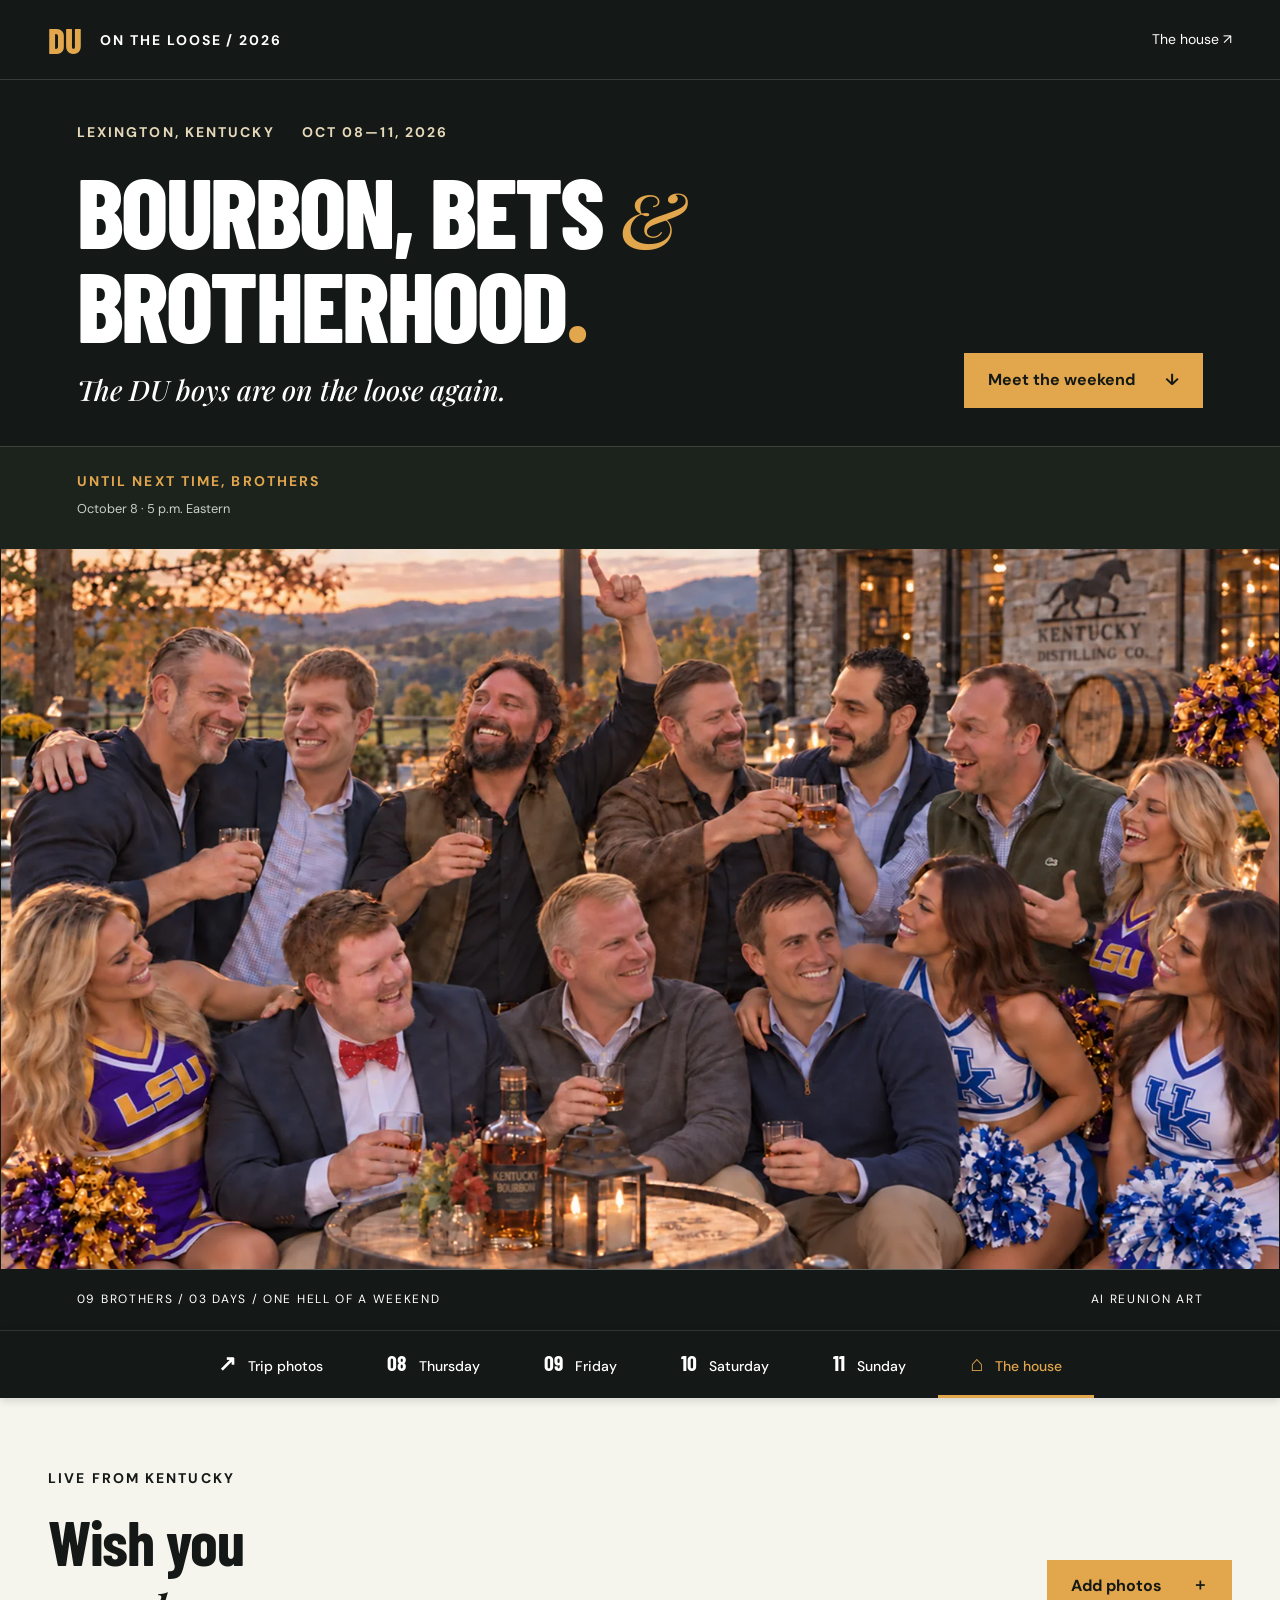
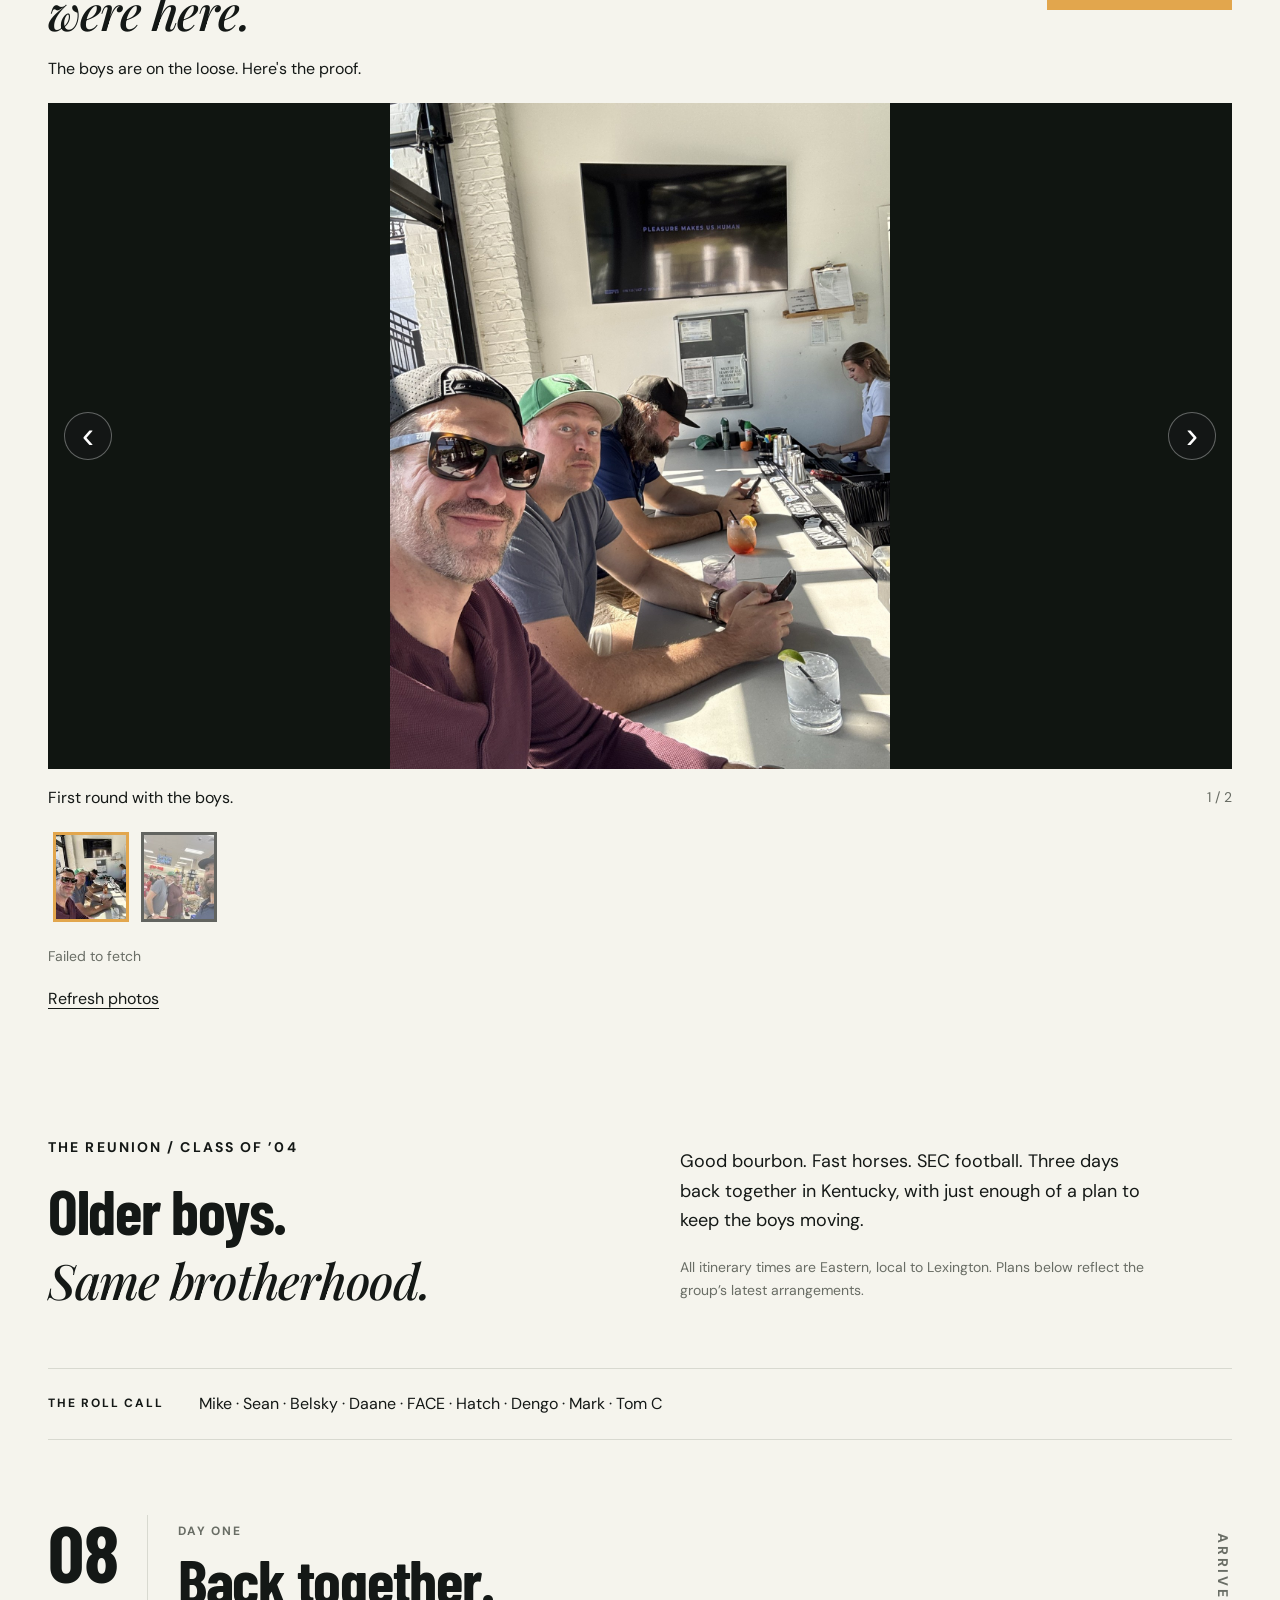
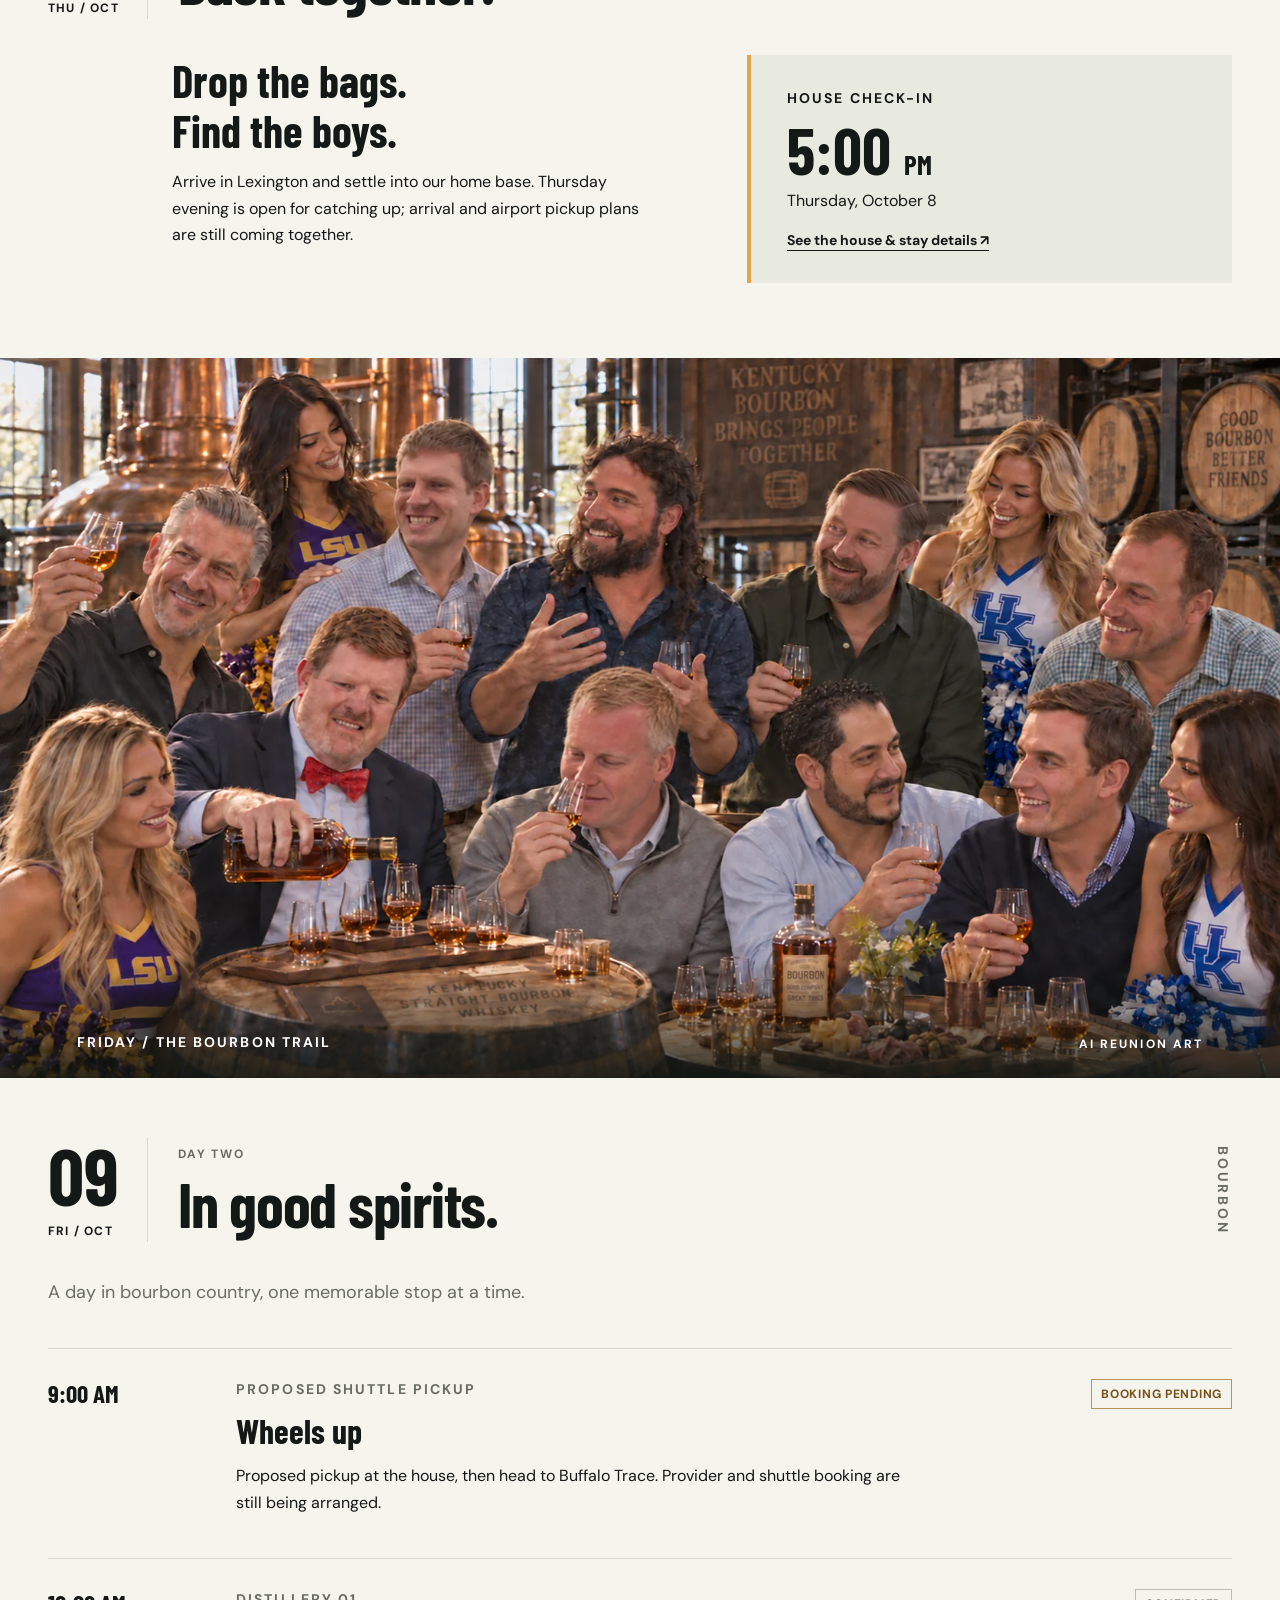
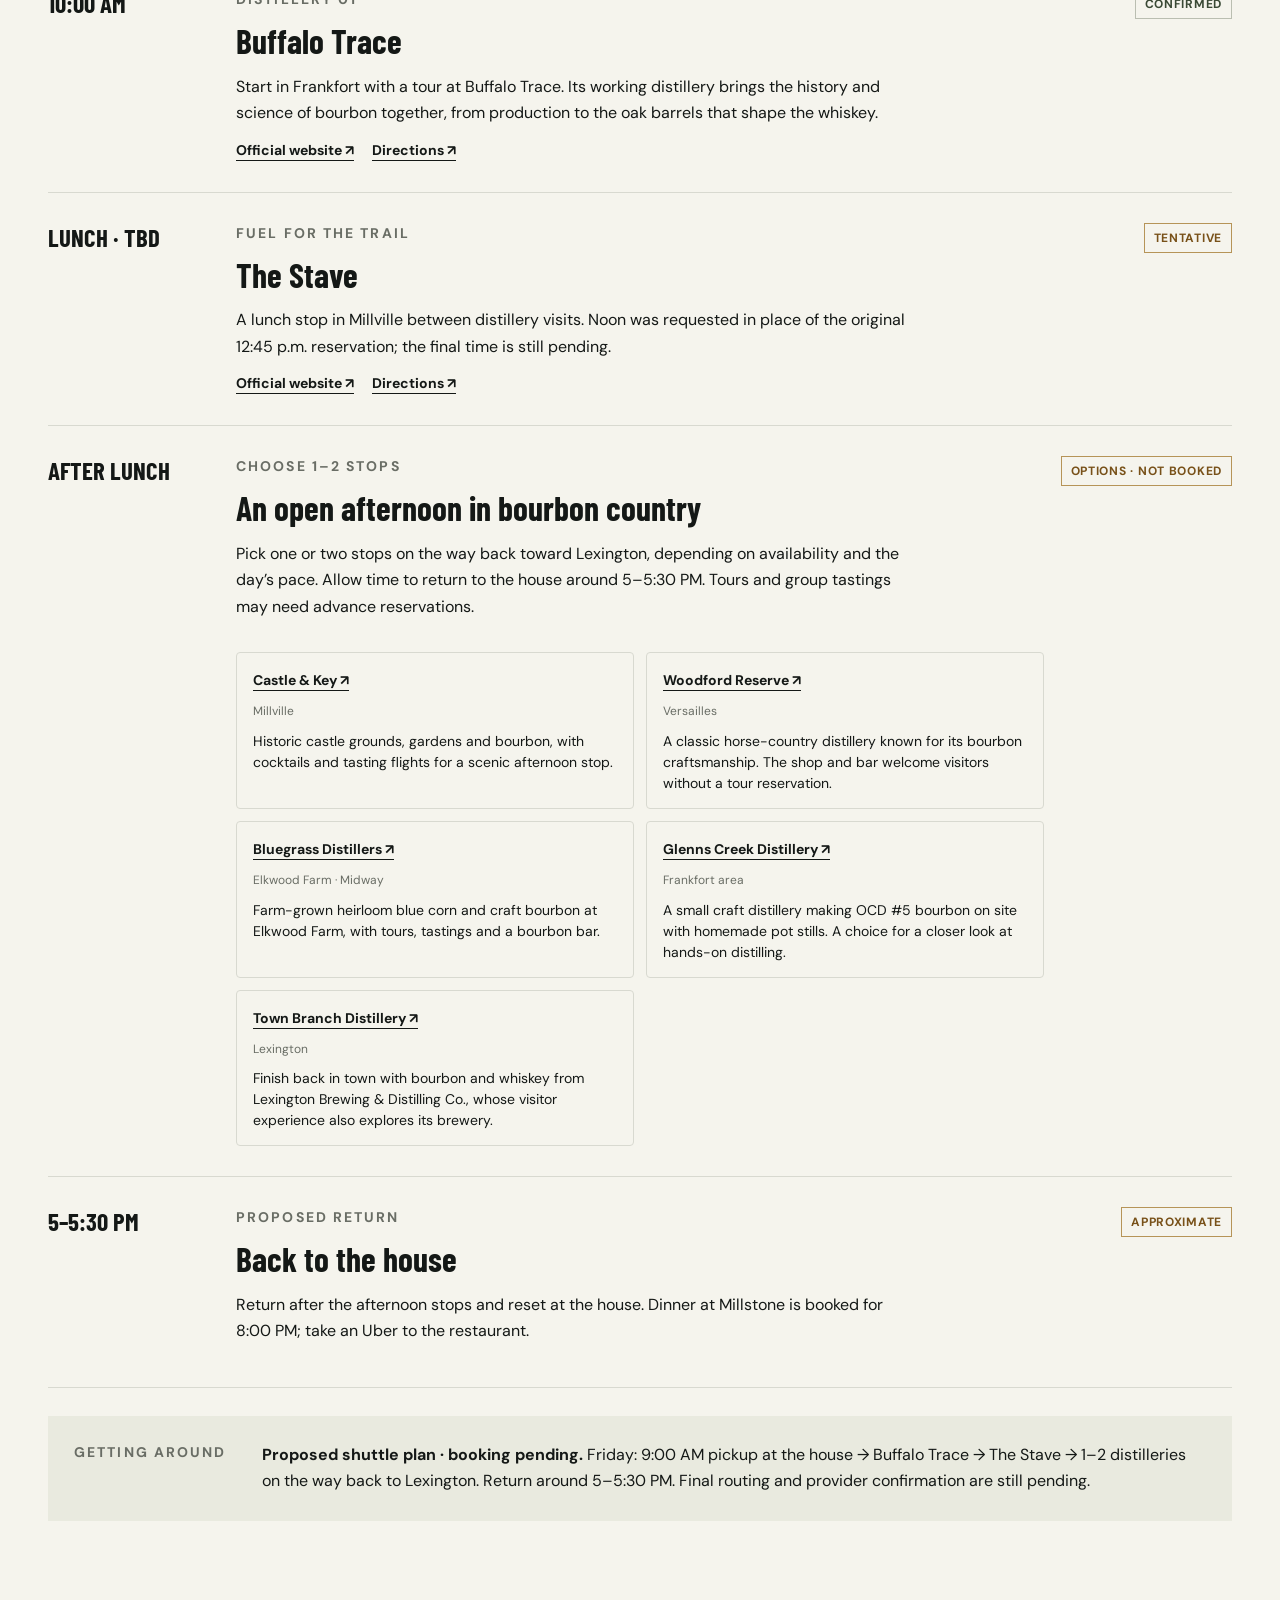
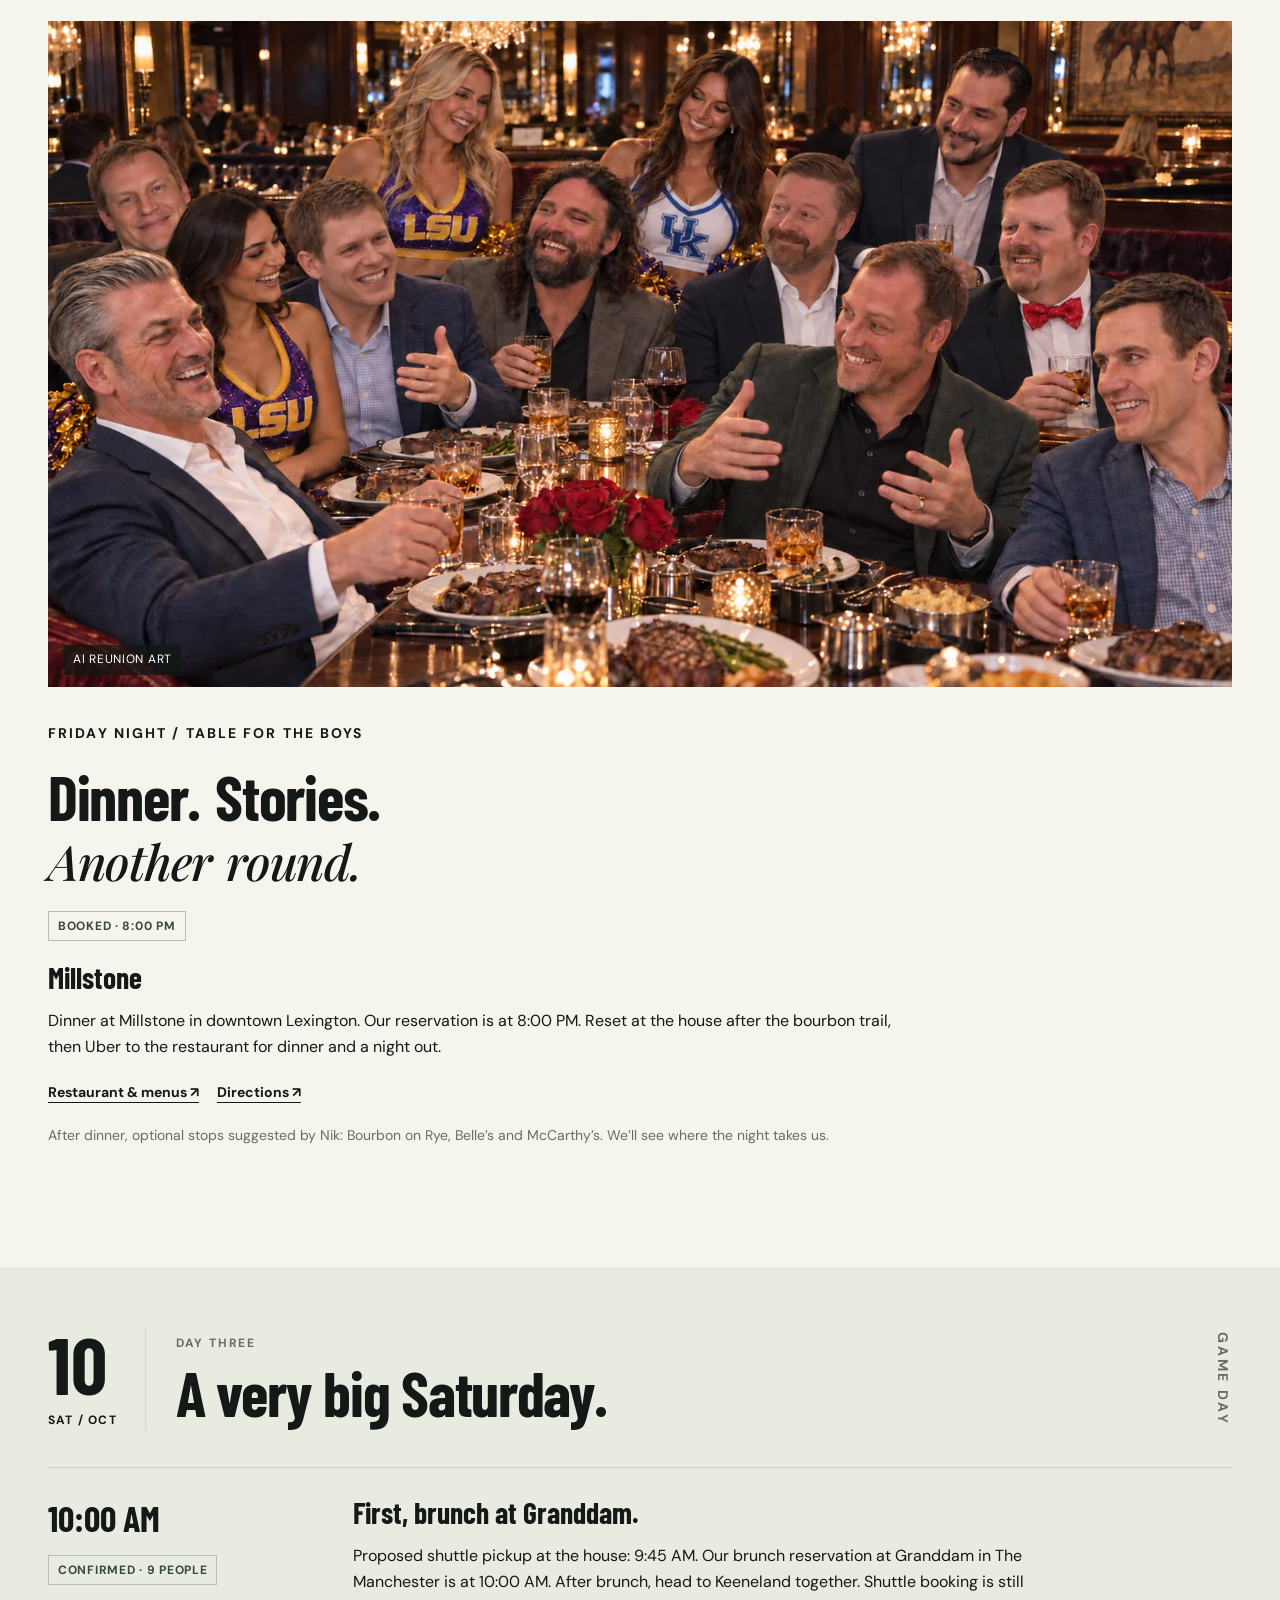
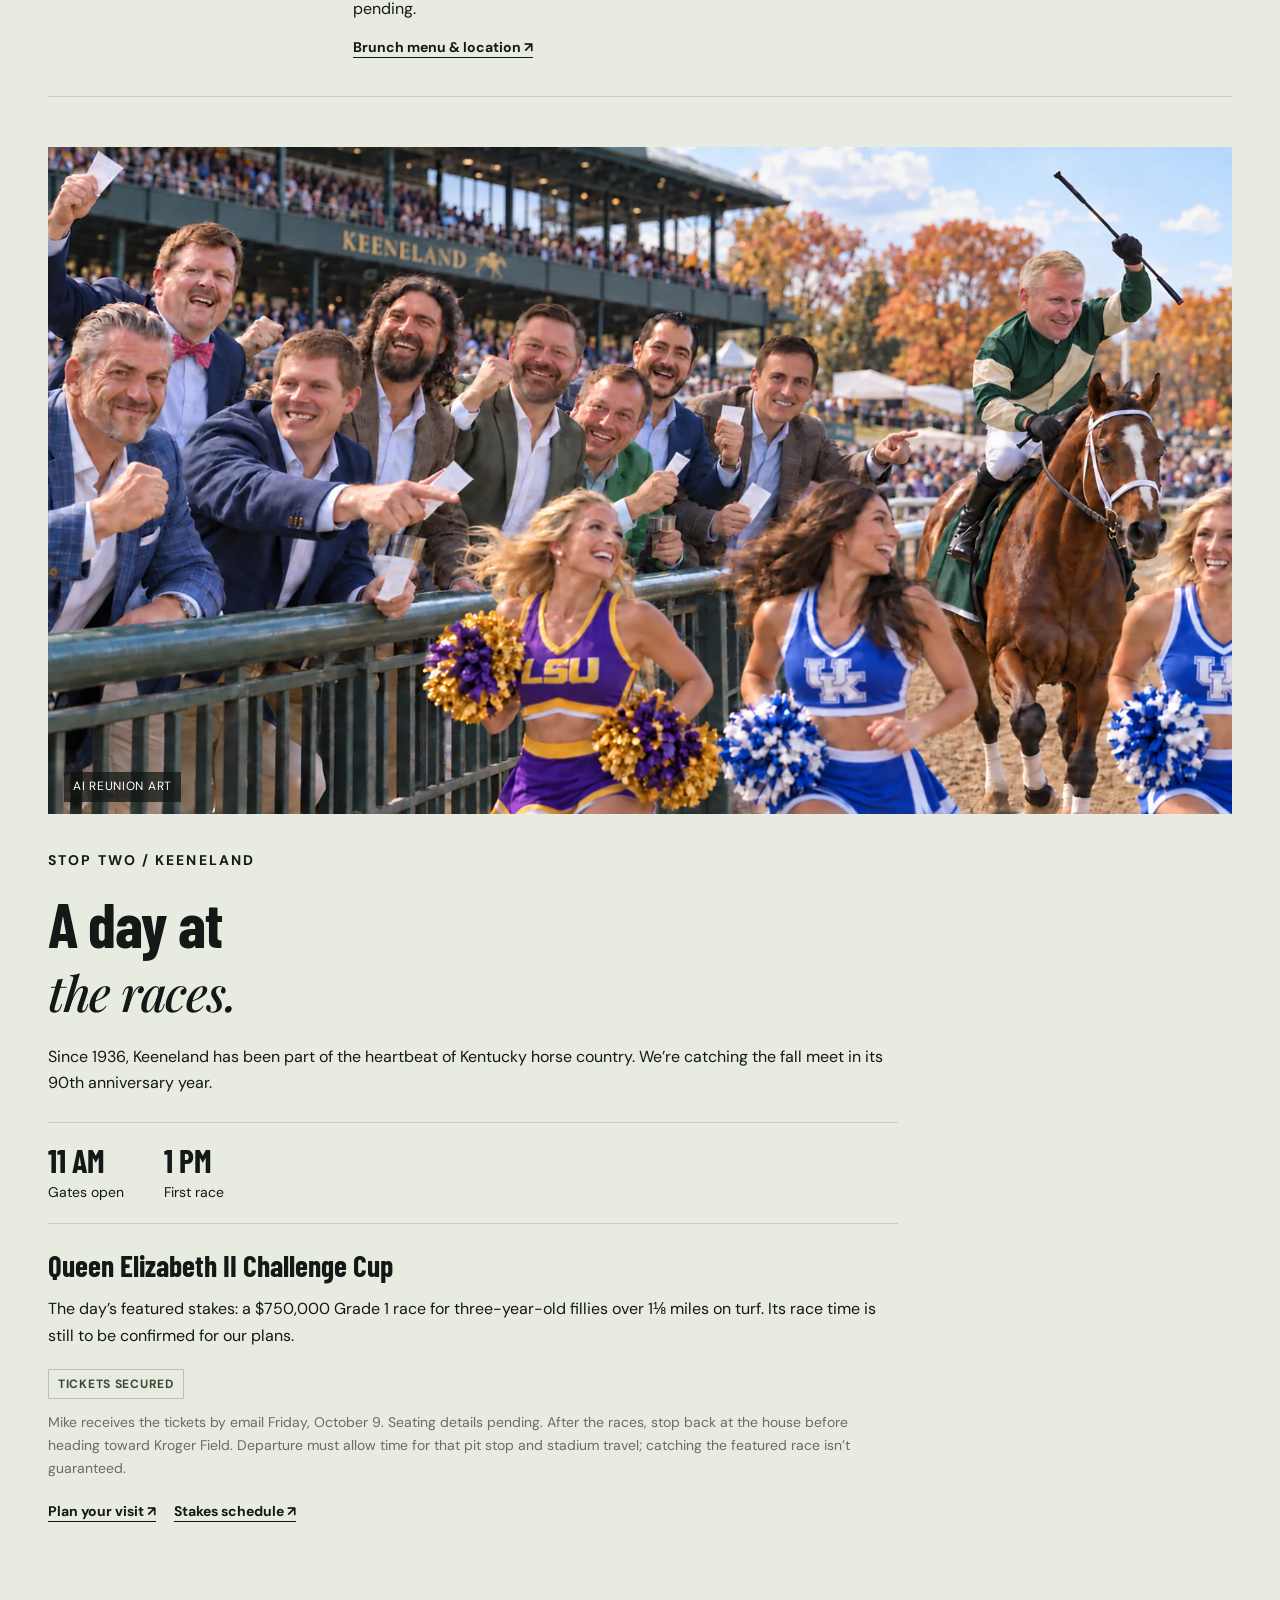
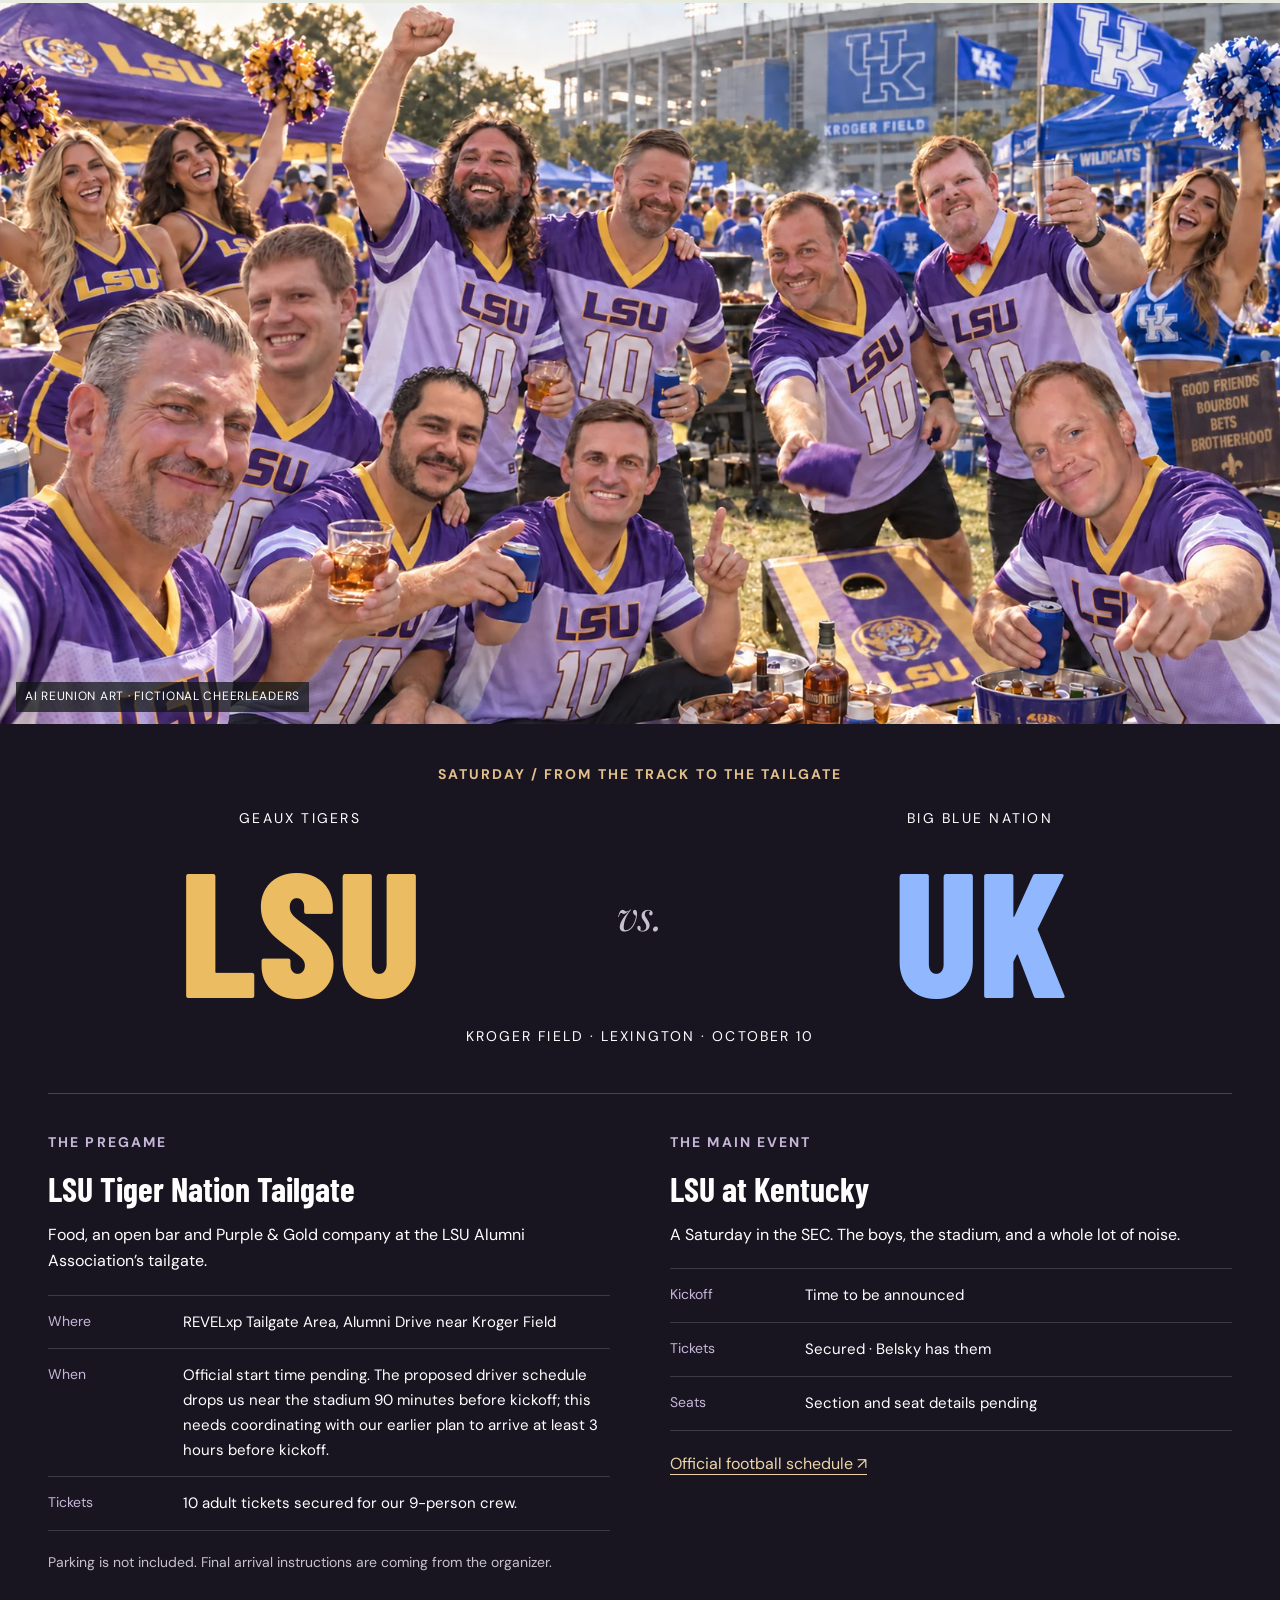
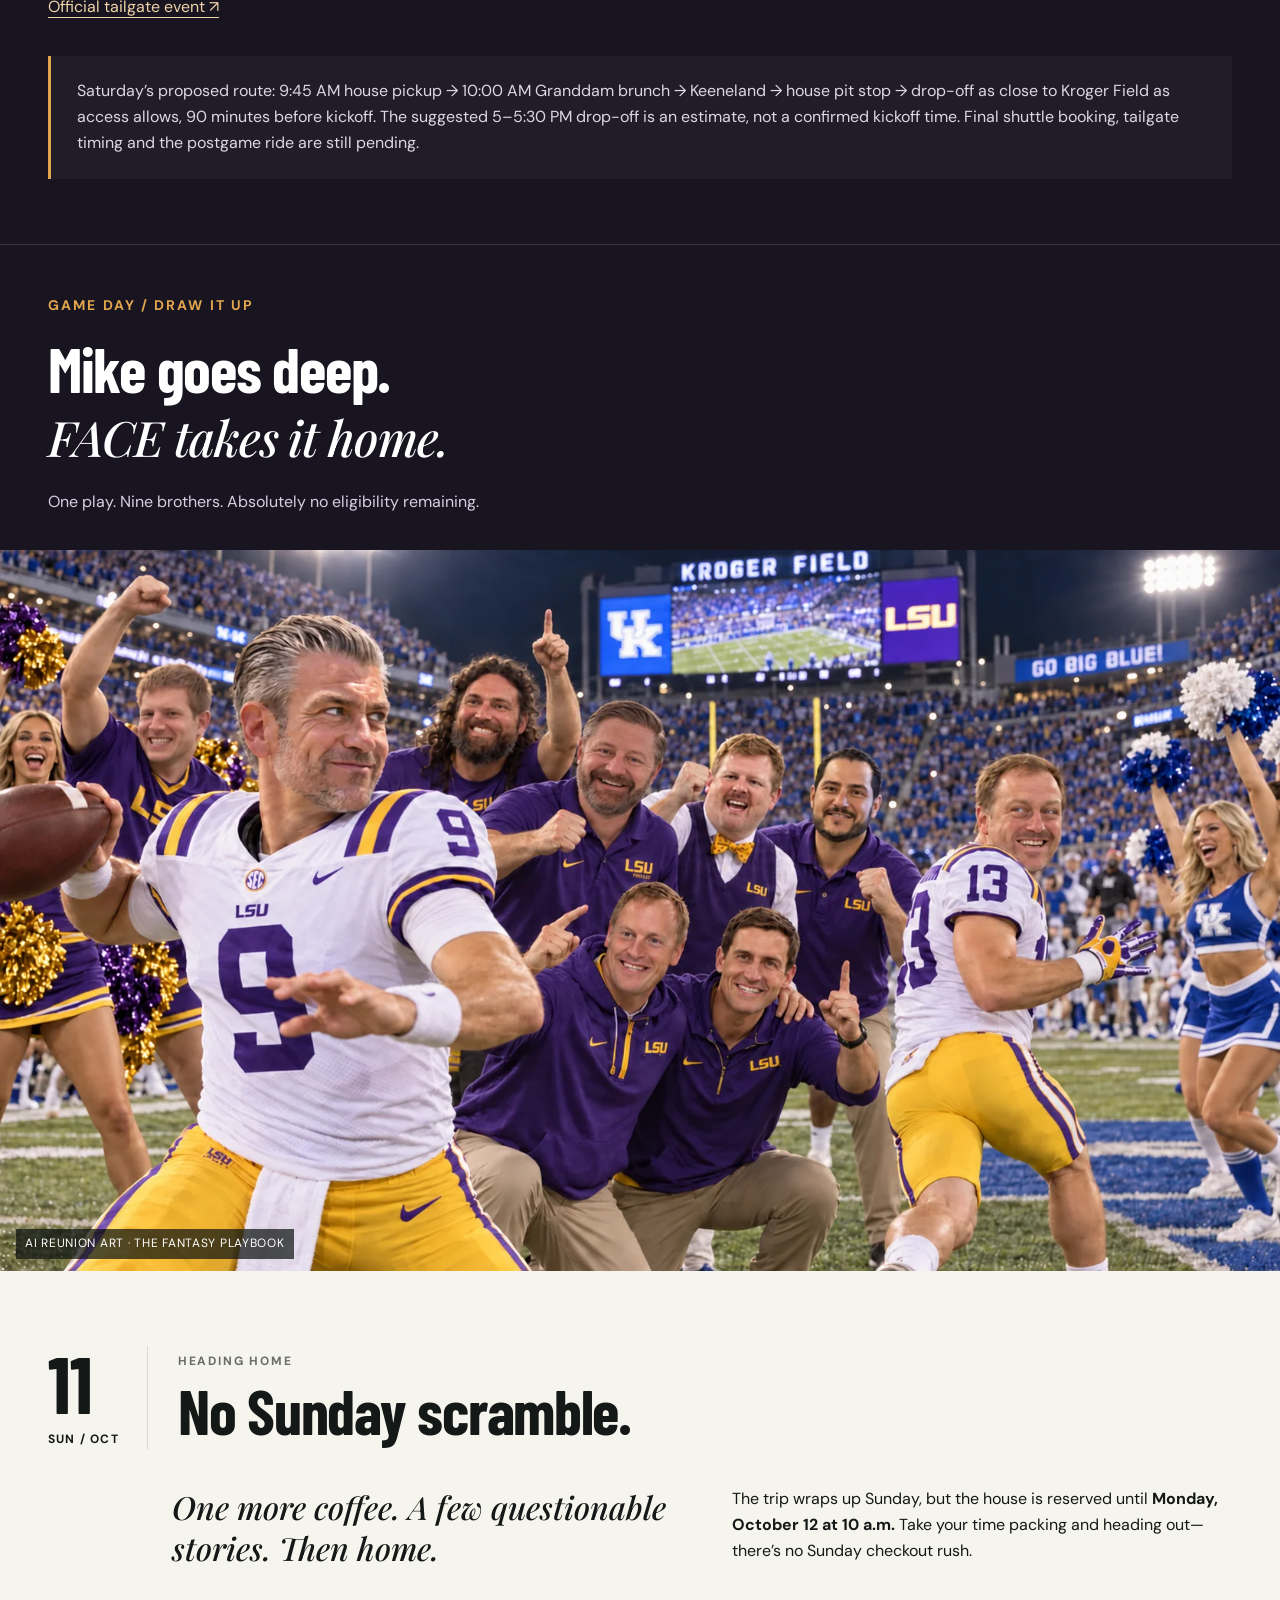
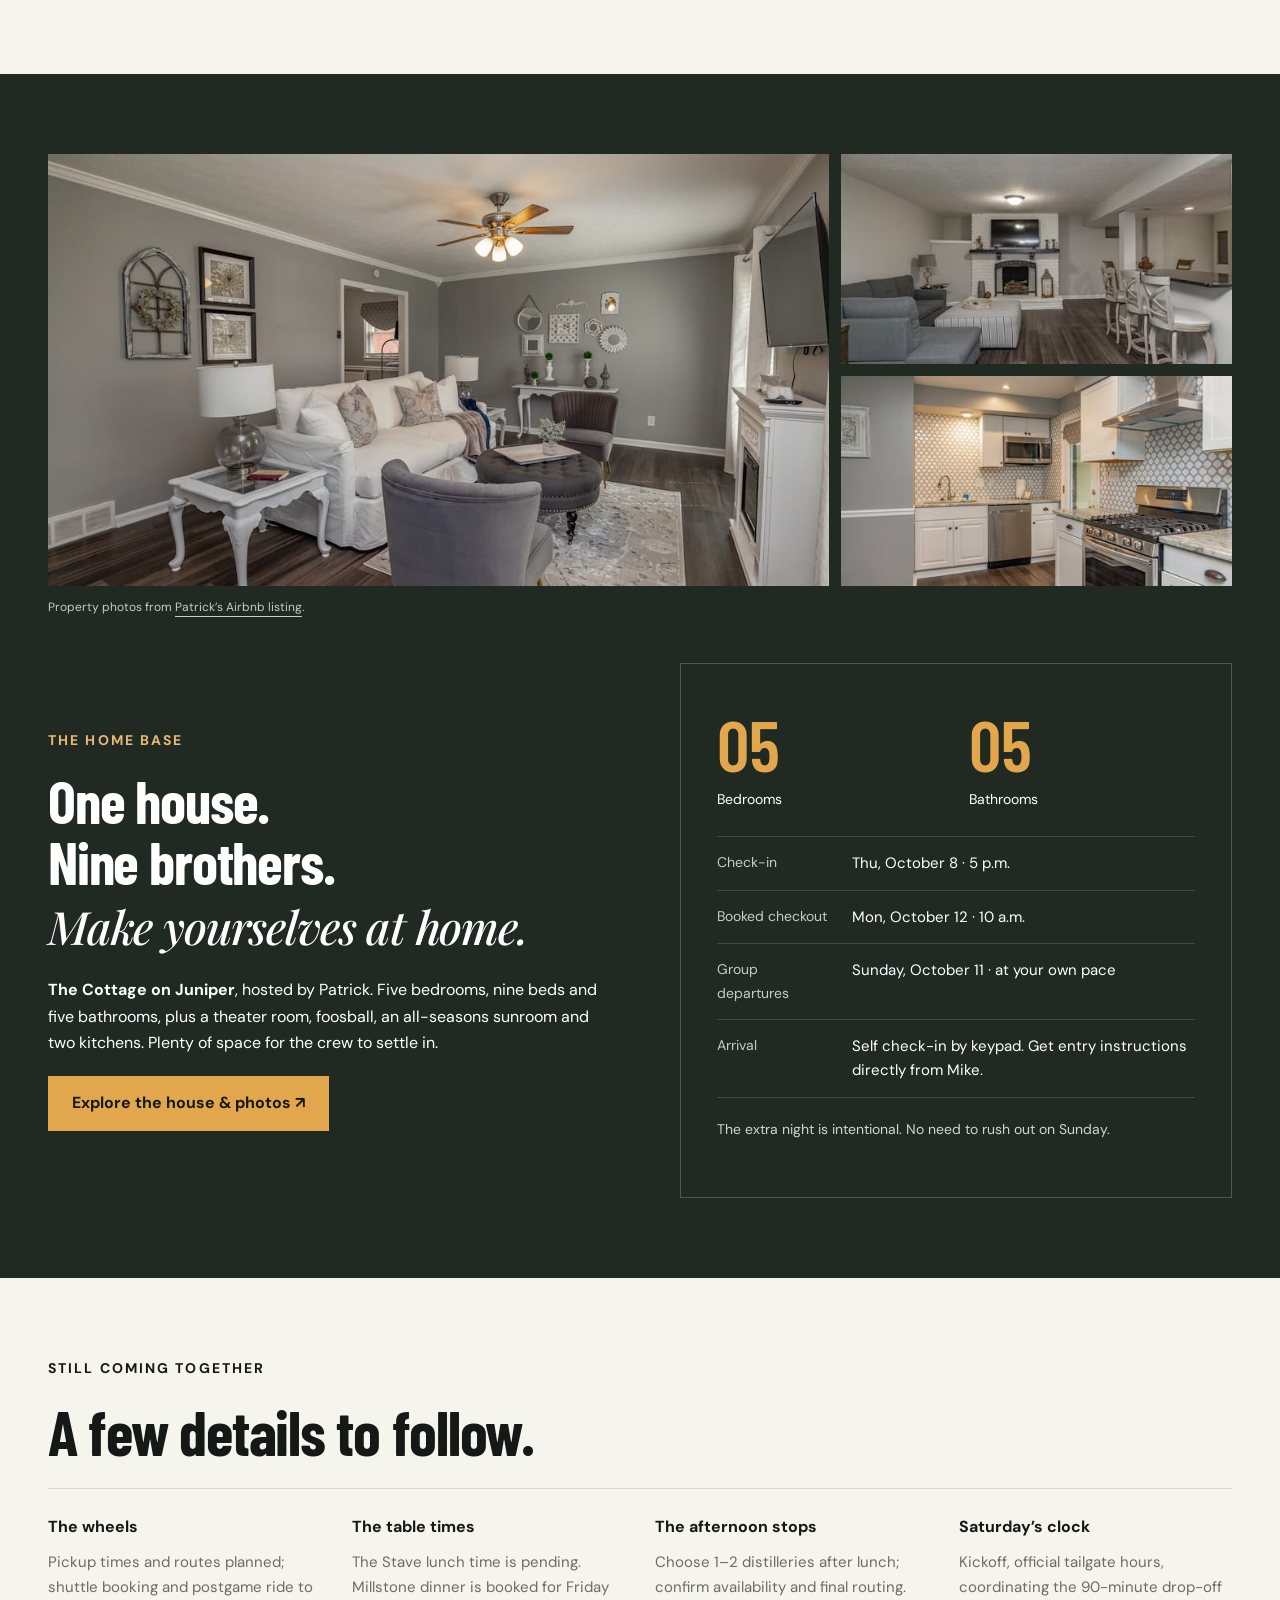
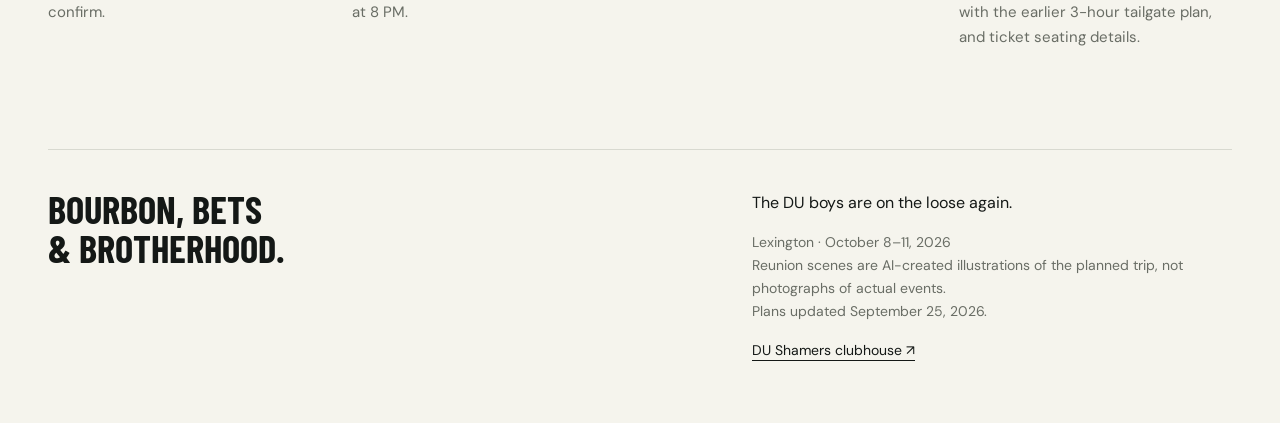
==== kentucky/index.html @ ea23f7a0 "Allow trip photo uploads without sign-in" ====
<!doctype html>
<html lang="en">
<head>
  <meta charset="utf-8"><meta name="viewport" content="width=device-width,initial-scale=1">
  <title>Bourbon, Bets & Brotherhood · Kentucky 2026</title>
  <meta name="description" content="The DU boys are on the loose again. Nine brothers, three days in Kentucky: bourbon country, Keeneland and LSU vs. Kentucky. October 8–11, 2026.">
  <meta name="theme-color" content="#141816">
  <link rel="icon" href="favicon.svg" type="image/svg+xml">
  <link rel="stylesheet" href="trip.css">
  <script src="trip.js" defer></script>
  <script src="gallery.js" defer></script>
</head>
<body>
<a class="skip" href="#itinerary">Skip to the itinerary</a>
<header class="masthead"><a class="brand" href="#top" aria-label="Bourbon, Bets and Brotherhood home">DU<span>ON THE LOOSE / 2026</span></a><a class="header-link" href="#stay">The house <span aria-hidden="true">↗</span></a></header>
<main>
<section class="hero" id="top" aria-labelledby="trip-title">
  <img class="hero-art" src="assets/hero.webp" srcset="assets/hero-768.webp 768w, assets/hero.webp 1672w" sizes="100vw" data-art="true" data-full="assets/hero.webp" decoding="async" alt="AI-created reunion scene of the nine DU brothers celebrating in Kentucky bourbon country" fetchpriority="high" width="1672" height="941">
  <div class="hero-shade"></div>
  <div class="hero-copy"><p class="eyebrow">LEXINGTON, KENTUCKY <span>OCT 08—11, 2026</span></p><h1 id="trip-title">BOURBON, BETS <em>&</em><br>BROTHERHOOD<span class="period">.</span></h1><p class="tagline">The DU boys are on the loose again.</p><a class="button primary" href="#itinerary">Meet the weekend <span aria-hidden="true">↓</span></a></div>
  <div class="countdown" aria-label="Countdown to the trip"><div><p class="eyebrow" id="countdown-title">THE BOYS ARE BACK IN</p><p class="countdown-date">October 8 · 5 p.m. Eastern</p></div><div class="countdown-units" role="timer" aria-labelledby="countdown-title"><div><strong id="count-days">—</strong><span>DAYS</span></div><div><strong id="count-hours">—</strong><span>HOURS</span></div><div><strong id="count-minutes">—</strong><span>MINUTES</span></div><div><strong id="count-seconds">—</strong><span>SECONDS</span></div></div></div><div class="hero-bottom"><span>09 BROTHERS / 03 DAYS / ONE HELL OF A WEEKEND</span><span>AI REUNION ART</span></div>
</section>
<nav class="day-nav" aria-label="Trip sections"><a href="#photos">↗ <span>Trip photos</span></a><a href="#thursday">08 <span>Thursday</span></a><a href="#friday">09 <span>Friday</span></a><a href="#saturday">10 <span>Saturday</span></a><a href="#sunday">11 <span>Sunday</span></a><a href="#stay">⌂ <span>The house</span></a></nav>

<section class="trip-gallery wrap" id="photos" aria-labelledby="photos-title">
  <div class="gallery-heading"><div><p class="eyebrow">LIVE FROM KENTUCKY</p><h2 id="photos-title">Wish you<br><em>were here.</em></h2><p>The boys are on the loose. Here's the proof.</p></div><button class="button primary" id="add-photos" type="button">Add photos <span aria-hidden="true">＋</span></button></div>
  <div class="gallery-stage" tabindex="0" role="region" aria-label="Trip photos. Use left and right arrow keys to browse.">
    <img id="gallery-photo" src="assets/trip-photo-1.jpg" alt="Three friends enjoying drinks at the bar" width="1350" height="1800" loading="lazy">
    <button class="gallery-arrow previous" type="button" aria-label="Previous photo">‹</button><button class="gallery-arrow next" type="button" aria-label="Next photo">›</button>
  </div>
  <div class="gallery-details" aria-live="polite"><p id="gallery-caption">First round with the boys.</p><span id="gallery-count">1 / 2</span></div>
  <div class="gallery-thumbnails" aria-label="Choose a trip photo"></div>
  <p class="small" id="gallery-status" role="status"></p>
  <button id="gallery-refresh" type="button" class="gallery-text-button">Refresh photos</button>
  <noscript><p>Enable JavaScript to flip through photos and add your own.</p><img src="assets/trip-photo-2.jpg" alt="The crew making a stop at Buc-ee’s" loading="lazy"></noscript>
</section>
<dialog id="upload-dialog" aria-labelledby="upload-title"><button type="button" id="upload-close" class="gallery-text-button">Close ×</button><h3 id="upload-title">Add to the weekend.</h3><p class="small">Photos appear on this public trip page for everyone to enjoy.</p>
<form id="photo-upload"><label>Choose photos<input type="file" name="photos" accept="image/*" multiple required></label><p class="small">Choose up to 10 photos at a time. JPEG, PNG and WebP work best; if a HEIC photo cannot be opened, export it as JPEG first. Photos are resized before uploading.</p><button class="button primary" type="submit">Upload photos</button></form><p id="upload-status" role="status" aria-live="polite"></p></dialog>

<section class="intro wrap" id="itinerary"><div><p class="eyebrow">THE REUNION / CLASS OF ’04</p><h2>Older boys.<br><em>Same brotherhood.</em></h2></div><div><p>Good bourbon. Fast horses. SEC football. Three days back together in Kentucky, with just enough of a plan to keep the boys moving.</p><p class="small">All itinerary times are Eastern, local to Lexington. Plans below reflect the group’s latest arrangements.</p></div></section>
<div class="crew wrap" aria-label="The nine brothers"><span>THE ROLL CALL</span><p>Mike · Sean · Belsky · Daane · FACE · Hatch · Dengo · Mark · Tom C</p></div>
<section class="day wrap arrival" id="thursday"><div class="day-heading"><div class="date-block"><strong>08</strong><span>THU / OCT</span></div><div><p class="eyebrow">DAY ONE</p><h2>Back together.</h2></div><span class="day-word">ARRIVE</span></div><div class="arrival-grid"><div><h3>Drop the bags.<br>Find the boys.</h3><p>Arrive in Lexington and settle into our home base. Thursday evening is open for catching up; arrival and airport pickup plans are still coming together.</p></div><div class="arrival-ticket"><span class="eyebrow">HOUSE CHECK-IN</span><strong>5:00 <small>PM</small></strong><p>Thursday, October 8</p><a href="#stay">See the house & stay details ↗</a></div></div></section>
<section class="chapter bourbon-chapter" id="friday"><div class="chapter-image"><img src="assets/bourbon.webp" srcset="assets/bourbon-768.webp 768w, assets/bourbon.webp 1672w" sizes="100vw" data-art="true" data-full="assets/bourbon.webp" decoding="async" loading="lazy" width="1672" height="941" alt="AI-created scene of the nine brothers tasting bourbon with fictional LSU and Kentucky cheerleaders"><div class="image-caption">FRIDAY / THE BOURBON TRAIL <span>AI REUNION ART</span></div></div><div class="wrap"><div class="day-heading"><div class="date-block"><strong>09</strong><span>FRI / OCT</span></div><div><p class="eyebrow">DAY TWO</p><h2>In good spirits.</h2></div><span class="day-word">BOURBON</span></div><p class="chapter-lead">A day in bourbon country, one memorable stop at a time.</p><div class="timeline" id="friday-stops"></div><aside class="transport-note"><span class="label">GETTING AROUND</span><p><strong>Proposed shuttle plan · booking pending.</strong> Friday: 9:00 AM pickup at the house → Buffalo Trace → The Stave → 1–2 distilleries on the way back to Lexington. Return around 5–5:30 PM. Final routing and provider confirmation are still pending.</p></aside></div></section>
<section class="dinner wrap"><div class="dinner-photo"><img src="assets/dinner.webp" srcset="assets/dinner-768.webp 768w, assets/dinner.webp 1672w" sizes="100vw" data-art="true" data-full="assets/dinner.webp" decoding="async" loading="lazy" width="1672" height="941" alt="AI-created dinner celebration with the nine brothers"><span class="art-label">AI REUNION ART</span></div><div class="dinner-copy"><p class="eyebrow">FRIDAY NIGHT / TABLE FOR THE BOYS</p><h2>Dinner. Stories.<br><em>Another round.</em></h2><span class="badge">BOOKED · 8:00 PM</span><h3>Millstone</h3><p>Dinner at Millstone in downtown Lexington. Our reservation is at 8:00 PM. Reset at the house after the bourbon trail, then Uber to the restaurant for dinner and a night out.</p><div class="links"><a href="https://www.millstonelex.com/" target="_blank" rel="noopener noreferrer">Restaurant & menus ↗</a><a href="https://www.google.com/maps/search/?api=1&query=Millstone+Lexington" target="_blank" rel="noopener noreferrer">Directions ↗</a></div><p class="small">After dinner, optional stops suggested by Nik: Bourbon on Rye, Belle’s and McCarthy’s. We’ll see where the night takes us.</p></div></section>
<section class="chapter race-chapter" id="saturday"><div class="wrap"><div class="day-heading"><div class="date-block"><strong>10</strong><span>SAT / OCT</span></div><div><p class="eyebrow">DAY THREE</p><h2>A very big Saturday.</h2></div><span class="day-word">GAME DAY</span></div><div class="brunch"><div><span class="time">10:00 AM</span><span class="badge">CONFIRMED · 9 PEOPLE</span></div><div><h3>First, brunch at Granddam.</h3><p>Proposed shuttle pickup at the house: 9:45 AM. Our brunch reservation at Granddam in The Manchester is at 10:00 AM. After brunch, head to Keeneland together. Shuttle booking is still pending.</p><a href="https://granddamky.com/" target="_blank" rel="noopener noreferrer">Brunch menu & location ↗</a></div></div></div><div class="racing-layout wrap"><div class="racing-photo"><img src="assets/racing.webp" srcset="assets/racing-768.webp 768w, assets/racing.webp 1672w" sizes="100vw" data-art="true" data-full="assets/racing.webp" decoding="async" loading="lazy" width="1672" height="941" alt="AI-created Keeneland scene with Mark riding a horse and the other eight brothers cheering at the rail"><span class="art-label">AI REUNION ART</span></div><div class="racing-copy"><p class="eyebrow">STOP TWO / KEENELAND</p><h2>A day at<br><em>the races.</em></h2><p>Since 1936, Keeneland has been part of the heartbeat of Kentucky horse country. We’re catching the fall meet in its 90th anniversary year.</p><div class="race-times"><div><strong>11 AM</strong><span>Gates open</span></div><div><strong>1 PM</strong><span>First race</span></div></div><h3>Queen Elizabeth II Challenge Cup</h3><p>The day’s featured stakes: a $750,000 Grade 1 race for three-year-old fillies over 1⅛ miles on turf. Its race time is still to be confirmed for our plans.</p><span class="badge">TICKETS SECURED</span><p class="small">Mike receives the tickets by email Friday, October 9. Seating details pending. After the races, stop back at the house before heading toward Kroger Field. Departure must allow time for that pit stop and stadium travel; catching the featured race isn’t guaranteed.</p><div class="links"><a href="https://www.keeneland.com/plan-your-day-races" target="_blank" rel="noopener noreferrer">Plan your visit ↗</a><a href="https://www.keeneland.com/racing/horsemen/stakes-schedule" target="_blank" rel="noopener noreferrer">Stakes schedule ↗</a></div></div></div></section>
<section class="football"><div class="football-photo"><img src="assets/tailgate.webp" srcset="assets/tailgate-768.webp 768w, assets/tailgate.webp 1672w" sizes="100vw" data-art="true" data-full="assets/tailgate.webp" decoding="async" loading="lazy" width="1672" height="941" alt="AI-created celebration with the nine brothers and fictional adult LSU and Kentucky cheerleaders at a football tailgate"><span class="art-label">AI REUNION ART · FICTIONAL CHEERLEADERS</span></div><div class="wrap football-content"><p class="eyebrow">SATURDAY / FROM THE TRACK TO THE TAILGATE</p><div class="matchup"><div><span>GEAUX TIGERS</span><strong>LSU</strong></div><em>vs.</em><div><span>BIG BLUE NATION</span><strong>UK</strong></div></div><p class="stadium">KROGER FIELD · LEXINGTON · OCTOBER 10</p><div class="game-grid"><article><span class="label">THE PREGAME</span><h3>LSU Tiger Nation Tailgate</h3><p>Food, an open bar and Purple & Gold company at the LSU Alumni Association’s tailgate.</p><dl><div><dt>Where</dt><dd>REVELxp Tailgate Area, Alumni Drive near Kroger Field</dd></div><div><dt>When</dt><dd>Official start time pending. The proposed driver schedule drops us near the stadium 90 minutes before kickoff; this needs coordinating with our earlier plan to arrive at least 3 hours before kickoff.</dd></div><div><dt>Tickets</dt><dd>10 adult tickets secured for our 9-person crew.</dd></div></dl><p class="small">Parking is not included. Final arrival instructions are coming from the organizer.</p><a href="https://givebutter.com/lsu-tiger-nation-tailgate-kentucky" target="_blank" rel="noopener noreferrer">Official tailgate event ↗</a></article><article><span class="label">THE MAIN EVENT</span><h3>LSU at Kentucky</h3><p>A Saturday in the SEC. The boys, the stadium, and a whole lot of noise.</p><dl><div><dt>Kickoff</dt><dd>Time to be announced</dd></div><div><dt>Tickets</dt><dd>Secured · Belsky has them</dd></div><div><dt>Seats</dt><dd>Section and seat details pending</dd></div></dl><a href="https://ukathletics.com/sports/football/schedule/" target="_blank" rel="noopener noreferrer">Official football schedule ↗</a></article></div><p class="timing-note">Saturday’s proposed route: 9:45 AM house pickup → 10:00 AM Granddam brunch → Keeneland → house pit stop → drop-off as close to Kroger Field as access allows, 90 minutes before kickoff. The suggested 5–5:30 PM drop-off is an estimate, not a confirmed kickoff time. Final shuttle booking, tailgate timing and the postgame ride are still pending.</p></div></section>
<section class="touchdown-chapter"><div class="wrap touchdown-heading"><p class="eyebrow">GAME DAY / DRAW IT UP</p><h2>Mike goes deep.<br><em>FACE takes it home.</em></h2><p>One play. Nine brothers. Absolutely no eligibility remaining.</p></div><div class="touchdown-photo"><img src="assets/touchdown.webp" srcset="assets/touchdown-768.webp 768w, assets/touchdown.webp 1672w" sizes="100vw" data-art="true" data-full="assets/touchdown.webp" decoding="async" loading="lazy" width="1672" height="941" alt="Fictional AI-created game scene of helmetless Mike as LSU quarterback throwing to FACE while the brothers and both teams’ cheerleaders celebrate"><span class="art-label">AI REUNION ART · THE FANTASY PLAYBOOK</span></div></section>
<section class="day wrap sunday" id="sunday"><div class="day-heading"><div class="date-block"><strong>11</strong><span>SUN / OCT</span></div><div><p class="eyebrow">HEADING HOME</p><h2>No Sunday scramble.</h2></div></div><div class="sunday-copy"><p>One more coffee. A few questionable stories. Then home.</p><p>The trip wraps up Sunday, but the house is reserved until <strong>Monday, October 12 at 10 a.m.</strong> Take your time packing and heading out—there’s no Sunday checkout rush.</p></div></section>
<section class="stay" id="stay"><div class="wrap house-gallery"><a href="https://www.airbnb.ie/rooms/580951417009531240" target="_blank" rel="noopener noreferrer"><img src="assets/house-1.jpg" loading="lazy" width="960" height="640" alt="Living room at The Cottage on Juniper, from the Airbnb listing"></a><img src="assets/house-2.jpg" loading="lazy" width="480" height="320" alt="Additional living space and kitchen at our Lexington rental"><img src="assets/house-3.jpg" loading="lazy" width="480" height="320" alt="Kitchen at The Cottage on Juniper"></div><div class="wrap"><p class="photo-credit">Property photos from <a href="https://www.airbnb.ie/rooms/580951417009531240" target="_blank" rel="noopener noreferrer">Patrick’s Airbnb listing</a>.</p></div><div class="wrap stay-grid"><div><p class="eyebrow">THE HOME BASE</p><h2>One house.<br>Nine brothers.<br><em>Make yourselves at home.</em></h2><p><strong>The Cottage on Juniper</strong>, hosted by Patrick. Five bedrooms, nine beds and five bathrooms, plus a theater room, foosball, an all-seasons sunroom and two kitchens. Plenty of space for the crew to settle in.</p><a class="button primary" href="https://www.airbnb.ie/rooms/580951417009531240" target="_blank" rel="noopener noreferrer">Explore the house & photos ↗</a></div><div class="stay-card"><div class="house-numbers"><div><strong>05</strong><span>Bedrooms</span></div><div><strong>05</strong><span>Bathrooms</span></div></div><dl><div><dt>Check-in</dt><dd>Thu, October 8 · 5 p.m.</dd></div><div><dt>Booked checkout</dt><dd>Mon, October 12 · 10 a.m.</dd></div><div><dt>Group departures</dt><dd>Sunday, October 11 · at your own pace</dd></div><div><dt>Arrival</dt><dd>Self check-in by keypad. Get entry instructions directly from Mike.</dd></div></dl><p class="small">The extra night is intentional. No need to rush out on Sunday.</p></div></div></section>
<section class="wrap loose-ends"><p class="eyebrow">STILL COMING TOGETHER</p><h2>A few details to follow.</h2><div class="pending-grid"><p><strong>The wheels</strong>Pickup times and routes planned; shuttle booking and postgame ride to confirm.</p><p><strong>The table times</strong>The Stave lunch time is pending. Millstone dinner is booked for Friday at 8 PM.</p><p><strong>The afternoon stops</strong>Choose 1–2 distilleries after lunch; confirm availability and final routing.</p><p><strong>Saturday’s clock</strong>Kickoff, official tailgate hours, coordinating the 90-minute drop-off with the earlier 3-hour tailgate plan, and ticket seating details.</p></div></section>
</main>
<dialog id="art-viewer" aria-label="Reunion artwork enlarged"><button class="viewer-close" type="button" aria-label="Close enlarged artwork">Close ×</button><img alt=""><p class="viewer-caption"></p></dialog>
<footer class="wrap"><a class="footer-title" href="#top">BOURBON, BETS<br>& BROTHERHOOD.</a><div><p>The DU boys are on the loose again.</p><p class="small">Lexington · October 8–11, 2026<br>Reunion scenes are AI-created illustrations of the planned trip, not photographs of actual events.<br>Plans updated September 25, 2026.</p><a href="/">DU Shamers clubhouse ↗</a></div></footer>
</body></html>
---- kentucky/trip.css ----
@import url('https://fonts.googleapis.com/css2?family=Barlow+Condensed:wght@600;700;800;900&family=DM+Sans:wght@400;500;600;700&family=Playfair+Display:ital,wght@1,500;1,600&display=swap');
:root{--ink:#141816;--paper:#f5f4ed;--gold:#e2a64d;--muted:#696d65;--line:#d8d9d0;--serif:'Playfair Display',Georgia,serif;--display:'Barlow Condensed',Impact,'Arial Narrow',sans-serif;--body:'DM Sans',Arial,sans-serif;color-scheme:light}
*{box-sizing:border-box}html{scroll-behavior:smooth;scroll-padding-top:90px}body{margin:0;background:var(--paper);color:var(--ink);font:1rem/1.65 var(--body)}a{color:inherit;text-underline-offset:5px}a:hover{color:#926020}a:focus-visible,button:focus-visible{outline:3px solid #c07824;outline-offset:5px}img{display:block;width:100%;height:100%;object-fit:cover}h1,h2,h3,p{margin-top:0}h1,h2,h3{line-height:1.03}h2{font:700 clamp(2.7rem,4.9vw,5rem)/1.03 var(--display);letter-spacing:-.02em;margin-bottom:24px}h2 em{font-family:var(--serif);font-weight:500;font-size:.78em}h3{font:700 1.85rem/1.12 var(--display);margin-bottom:14px}p{margin-bottom:20px}strong{font-weight:700}.wrap{width:min(1240px,calc(100% - 96px));margin-inline:auto}.small{font-size:.875rem;line-height:1.65;color:var(--muted)}.eyebrow,.label{font-size:.875rem;font-weight:700;letter-spacing:.15em;line-height:1.5}.eyebrow{margin-bottom:20px}.label{color:var(--muted)}.skip{position:fixed;top:-100px;left:10px;z-index:20;background:white;padding:10px}.skip:focus{top:10px}.masthead{height:80px;background:var(--ink);color:white;display:flex;align-items:center;justify-content:space-between;padding:0 48px;border-bottom:1px solid #ffffff28}.brand{text-decoration:none;display:flex;align-items:center;gap:18px;font:800 2.2rem var(--display);color:var(--gold)}.brand span{font:700 .875rem var(--body);letter-spacing:.14em;color:white}.header-link{font-size:.875rem;text-decoration:none}.hero{height:780px;min-height:640px;max-height:1000px;position:relative;isolation:isolate;color:white;background:#282720}.hero-art{position:absolute;inset:0;z-index:-3;object-position:center 40%}.hero-shade{position:absolute;inset:0;z-index:-2;background:linear-gradient(90deg,rgba(9,16,13,.9),rgba(9,16,13,.3) 65%,rgba(9,16,13,.08)),linear-gradient(0deg,#101612b3,transparent 40%)}.hero-copy{padding:64px 6vw 70px;max-width:1100px}.hero .eyebrow{color:#e6d9ba;font-size:.875rem}.hero .eyebrow span{margin-left:22px}.hero h1{font:800 clamp(4.5rem,8.5vw,8rem)/.91 var(--display);letter-spacing:-.025em;margin-bottom:28px}.hero h1 em{font-family:var(--serif);font-weight:500;color:var(--gold);font-size:.78em}.period{color:var(--gold)}.tagline{font:500 clamp(1.25rem,2.2vw,1.85rem)/1.4 var(--serif);font-style:italic}.button{display:inline-flex;justify-content:space-between;gap:30px;align-items:center;text-decoration:none;padding:14px 24px;font-weight:700;font-size:1rem}.primary{background:var(--gold);color:#151914}.primary:hover{background:#f1bb68;color:#151914}.hero-bottom{position:absolute;bottom:0;left:6vw;right:6vw;display:flex;justify-content:space-between;padding:20px 0;border-top:1px solid #ffffff50;font-size:.75rem;letter-spacing:.14em}.day-nav{position:sticky;top:0;z-index:5;display:flex;justify-content:center;background:var(--ink);color:white;border-top:1px solid #ffffff20;box-shadow:0 3px 8px #0002}.day-nav a{padding:18px 32px;text-decoration:none;font:700 1.35rem var(--display);white-space:nowrap;border-bottom:3px solid transparent}.day-nav span{font:500 .875rem var(--body);margin-left:8px}.day-nav a:hover,.day-nav a.active{color:var(--gold);border-bottom-color:var(--gold)}.intro{display:grid;grid-template-columns:1fr 1fr;gap:80px;padding-top:85px;padding-bottom:36px}.intro>div:last-child{align-self:center;max-width:480px;font-size:1.125rem}.crew{border-top:1px solid var(--line);border-bottom:1px solid var(--line);display:flex;gap:36px;align-items:center;padding-block:22px}.crew>span{font-size:.75rem;letter-spacing:.15em;font-weight:700;white-space:nowrap}.crew p{margin:0;font-size:1rem}.day{padding-block:75px}.day-heading{display:flex;gap:30px;align-items:center;padding:60px 0 36px}.day .day-heading{padding-top:0}.date-block{border-right:1px solid var(--line);padding-right:28px;display:flex;flex-direction:column;flex-shrink:0}.date-block strong{font:700 5rem/.9 var(--display)}.date-block span{font-size:.75rem;letter-spacing:.1em;margin-top:12px;font-weight:700}.day-heading .eyebrow{margin-bottom:8px;color:var(--muted);font-size:.75rem}.day-heading h2{margin:0}.day-word{margin-left:auto;font:700 .875rem var(--body);letter-spacing:.2em;color:var(--muted);writing-mode:vertical-rl}.arrival-grid{display:grid;grid-template-columns:1fr 1fr;gap:90px;padding-left:124px}.arrival-grid h3{font-size:2.8rem}.arrival-ticket{background:#e9eadf;padding:30px 36px;border-left:4px solid var(--gold)}.arrival-ticket>strong{display:block;font:700 4rem var(--display)}.arrival-ticket small{font-size:1.7rem}.arrival-ticket p{margin-bottom:12px}.arrival-ticket a{font-weight:700;font-size:.875rem}.chapter-image{height:530px;position:relative}.chapter-image img{object-position:center 45%}.image-caption{position:absolute;left:0;right:0;bottom:0;display:flex;justify-content:space-between;background:linear-gradient(0deg,#101612db,transparent);color:white;padding:70px 6vw 24px;letter-spacing:.15em;font-weight:700;font-size:.875rem}.image-caption span{font-size:.75rem;align-self:end}.chapter-lead{font-size:1.125rem;color:var(--muted);margin-bottom:40px}.timeline{border-top:1px solid var(--line)}.stop{display:grid;grid-template-columns:160px 1fr 160px;gap:28px;padding:30px 0;border-bottom:1px solid var(--line)}.stop-time{font:700 1.55rem/1.2 var(--display)}.stop-time small{display:block;font:.875rem var(--body);color:var(--muted);margin-top:8px}.stop h3{font-size:2.1rem}.stop p{max-width:670px;margin-bottom:12px}.stop .badge{justify-self:end;align-self:start}.links{display:flex;flex-wrap:wrap;gap:18px}.links a,.stop a{font-size:.875rem;font-weight:700}.badge{display:inline-block;border:1px solid #babeb1;padding:5px 9px;font-size:.75rem;letter-spacing:.06em;font-weight:700;white-space:nowrap;color:#3a4935;line-height:1.5}.badge.pending{border-color:#b69458;color:#785119}.transport-note{display:grid;grid-template-columns:160px 1fr;gap:28px;margin-top:28px;background:#e9eadf;padding:26px}.transport-note p{margin:0}.dinner{padding-block:100px;display:grid;grid-template-columns:1.15fr 1fr;gap:60px;align-items:center}.dinner-photo{height:650px;position:relative}.dinner-photo img{object-position:55% center}.art-label{position:absolute;bottom:12px;left:16px;color:white;background:#101612b8;padding:5px 9px;font-size:.75rem;letter-spacing:.06em}.dinner-copy>.badge{margin-bottom:20px}.dinner-copy .links{margin-bottom:20px}.race-chapter{background:#e8ebdf;padding-bottom:80px}.brunch{display:grid;grid-template-columns:270px 1fr;gap:35px;padding:28px 0 36px;border-top:1px solid #c8cebd;border-bottom:1px solid #c8cebd;margin-bottom:50px}.brunch>div:first-child{display:flex;align-items:start;flex-direction:column;gap:16px}.time{font:700 2.25rem var(--display)}.brunch p{max-width:680px;margin-bottom:12px}.brunch a{font-weight:700;font-size:.875rem}.racing-layout{display:grid;grid-template-columns:1.15fr 1fr;gap:50px;align-items:center}.racing-photo{position:relative;height:680px}.racing-photo img{object-position:center}.race-times{display:flex;gap:40px;border-block:1px solid #c8cebd;padding:18px 0;margin:25px 0}.race-times strong{font:700 2rem var(--display);display:block}.race-times span{font-size:.875rem}.racing-copy .badge{margin-bottom:12px}.football{background:#181521;color:white}.football-photo{height:590px;position:relative}.football-photo::after{content:'';position:absolute;inset:60% 0 0;background:linear-gradient(transparent,#181521)}.football-photo .art-label{z-index:1}.football-content{padding-top:40px;padding-bottom:65px}.football-content>.eyebrow{text-align:center;color:#e3c08b}.matchup{display:flex;justify-content:center;gap:65px;align-items:center}.matchup>div{text-align:center;flex:1}.matchup span{font-size:.875rem;letter-spacing:.16em}.matchup strong{display:block;font:800 clamp(5.5rem,14vw,11rem)/1.1 var(--display);color:#ecbc63}.matchup>div:last-child strong{color:#91b8ff}.matchup em{font:italic 2.5rem var(--serif);color:#c8c0d1}.stadium{text-align:center;letter-spacing:.15em;font-size:.875rem;margin-bottom:45px}.game-grid{display:grid;grid-template-columns:1fr 1fr;gap:60px;border-top:1px solid #ffffff32;padding-top:35px}.game-grid .label{color:#c6b7d9}.game-grid h3{font-size:2.1rem;margin-top:15px}.game-grid dl{border-color:#ffffff28}.game-grid dt{color:#c6b7d9}.game-grid dl>div{border-color:#ffffff28}.game-grid .small{color:#c7c1ce}.game-grid a{color:#eed4a6}.timing-note{margin-top:35px;margin-bottom:0;padding:22px 26px;background:#ffffff09;border-left:3px solid var(--gold);color:#dcd7e3}.sunday{padding-bottom:85px}.sunday-copy{padding-left:124px;display:grid;grid-template-columns:1fr 1fr;gap:60px}.sunday-copy>p:first-child{font:500 2rem/1.3 var(--serif);font-style:italic}.stay{background:#202a22;color:white;padding:80px 0}.stay-grid{display:grid;grid-template-columns:1fr 1fr;gap:80px;align-items:center}.stay .eyebrow{color:#e9b975}.stay h2{font-size:clamp(2.6rem,4.6vw,4.5rem)}.stay-card{border:1px solid #ffffff36;padding:36px}.house-numbers{display:grid;grid-template-columns:1fr 1fr;gap:25px;margin-bottom:24px}.house-numbers strong{display:block;font:600 4.5rem var(--display);color:var(--gold)}.house-numbers span{font-size:.875rem}dl{margin:0 0 20px;border-top:1px solid #ffffff25}dl>div{display:grid;grid-template-columns:115px 1fr;gap:20px;padding:14px 0;border-bottom:1px solid #ffffff25}dt{font-size:.875rem;color:#c4cec2}dd{margin:0;font-size:.9375rem}.stay .small{color:#d0d6cc}.loose-ends{padding-block:80px}.pending-grid{display:grid;grid-template-columns:repeat(4,1fr);gap:30px;border-top:1px solid var(--line);padding-top:25px}.pending-grid p{font-size:.9375rem;color:var(--muted)}.pending-grid strong{display:block;color:var(--ink);margin-bottom:10px;font-size:1rem}footer{display:flex;justify-content:space-between;gap:60px;padding-block:40px 60px;border-top:1px solid var(--line)}.footer-title{font:700 2.4rem/1 var(--display);text-decoration:none}footer>div{max-width:480px}footer p{margin-bottom:14px}footer a:last-child{font-size:.875rem}
@media(min-width:1600px){.hero-copy{padding-left:max(6vw,calc((100vw - 1400px)/2))}}@media(max-width:1000px){.wrap{width:calc(100% - 56px)}.hero{height:730px}.hero h1{font-size:7rem}.day-nav a{padding:17px 22px}.arrival-grid,.sunday-copy{padding-left:0}.stop{grid-template-columns:120px 1fr}.stop .badge{grid-column:2;justify-self:start}.dinner,.racing-layout{gap:30px}.dinner-photo{height:600px}.racing-photo{height:740px}.stay-grid{gap:30px}.pending-grid{grid-template-columns:1fr 1fr}.intro{gap:40px}.crew{align-items:start}.brunch{grid-template-columns:220px 1fr}}
@media(max-width:650px){html{scroll-padding-top:75px}.wrap{width:calc(100% - 40px)}.masthead{height:64px;padding-inline:20px}.brand{font-size:1.8rem;gap:12px}.brand span{font-size:.75rem;letter-spacing:.07em}.header-link{font-size:.875rem}.hero{height:710px;min-height:0;max-height:none}.hero-art{object-position:66% center}.hero-shade{background:linear-gradient(90deg,#09100de0,#09100d55),linear-gradient(0deg,#09100de0,transparent)}.hero-copy{padding:52px 20px 90px}.hero .eyebrow{font-size:.75rem;line-height:1.8}.hero .eyebrow span{display:block;margin:4px 0 0}.hero h1{font-size:clamp(3.3rem,12.4vw,5rem);line-height:.98;margin-top:30px;letter-spacing:-.025em}.tagline{font-size:1.35rem;max-width:290px;margin:28px 0}.hero-bottom{left:20px;right:20px;gap:20px;font-size:.75rem;line-height:1.6}.hero-bottom>span:last-child{display:none}.day-nav{justify-content:flex-start;overflow-x:auto}.day-nav a{padding:14px 16px;font-size:1.15rem}.day-nav span{display:block;font-size:.75rem;margin:2px 0 0}.intro{grid-template-columns:1fr;gap:6px;padding-top:50px;padding-bottom:20px}.intro>div:last-child{font-size:1rem}.crew{display:block;padding-block:20px}.crew p{margin-top:8px;line-height:1.9}.day{padding-block:45px}.day-heading{gap:18px;padding:40px 0 30px}.date-block{padding-right:18px}.date-block strong{font-size:3.7rem}.date-block span{font-size:.75rem}.day-heading h2{font-size:2.6rem}.day-word{display:none}.arrival-grid{grid-template-columns:1fr;gap:20px}.arrival-grid h3{font-size:2.4rem}.arrival-ticket{padding:24px}.chapter-image{height:360px}.image-caption{padding:60px 20px 18px;font-size:.75rem}.image-caption span{display:none}.stop{grid-template-columns:1fr;gap:12px;padding:25px 0}.stop-time{font-size:1.3rem}.stop-time small{display:inline;margin-left:10px}.stop .badge{grid-column:1;grid-row:2;justify-self:start}.stop h3{font-size:2rem}.transport-note{grid-template-columns:1fr;gap:10px;padding:22px}.dinner{grid-template-columns:1fr;padding-block:55px;gap:30px}.dinner-photo{height:330px}.dinner-copy h2{font-size:3.7rem}.race-chapter{padding-bottom:45px}.brunch{grid-template-columns:1fr;gap:16px;margin-bottom:30px}.brunch>div:first-child{flex-direction:row;align-items:center;flex-wrap:wrap}.brunch .time{font-size:1.8rem}.racing-layout{grid-template-columns:1fr;gap:30px}.racing-photo{height:350px}.racing-copy h2{font-size:3.7rem}.football-photo{height:360px}.football-content{padding-top:24px;padding-bottom:40px}.matchup{gap:18px}.matchup span{font-size:.75rem;letter-spacing:.08em}.matchup strong{font-size:6rem}.matchup em{font-size:1.8rem}.stadium{font-size:.75rem;line-height:1.8}.game-grid{grid-template-columns:1fr;gap:30px}.game-grid article+article{border-top:1px solid #ffffff32;padding-top:25px}.timing-note{padding:20px;font-size:.9375rem}.sunday-copy{grid-template-columns:1fr;gap:0}.stay{padding-block:50px}.stay-grid{grid-template-columns:1fr;gap:30px}.stay-card{padding:24px}.stay h2{font-size:3.3rem}.loose-ends{padding-block:50px}.pending-grid{gap:15px}.pending-grid p{font-size:.875rem}footer{flex-direction:column;gap:24px;padding-bottom:40px}dl>div{grid-template-columns:100px 1fr;gap:12px}.footer-title{font-size:2.2rem}}
@media(prefers-reduced-motion:reduce){html{scroll-behavior:auto}}@media print{.masthead,.hero,.day-nav,.chapter-image,.dinner-photo,.racing-photo,.football-photo,.skip{display:none}body,.football,.stay,.race-chapter{background:white;color:black}.wrap{width:100%}a{color:black!important}.day-heading,.day,.dinner,.stay,.loose-ends{padding-block:15px}.game-grid,.stay-grid,.racing-layout{display:block}.small,dt{color:#444!important}.badge{color:black}.stay-card{border:1px solid #aaa}section{break-inside:auto}.stop,article{break-inside:avoid}}

.house-gallery{display:grid;grid-template-columns:2fr 1fr;grid-template-rows:210px 210px;gap:12px}.house-gallery a{grid-row:1/3;display:block;min-height:0}.photo-credit{font-size:.75rem;color:#c4cec2;margin:12px 0 45px}.house-gallery img{min-height:0}@media(max-width:650px){.house-gallery{grid-template-columns:1fr 1fr;grid-template-rows:240px 130px;gap:8px}.house-gallery a{grid-row:1;grid-column:1/3}}

/* Give the reunion portrait its own space so no brother is hidden under the title. */
.hero{height:auto;min-height:0;max-height:none;display:flex;flex-direction:column;background:#141816;padding-bottom:0}
.hero-copy{order:0;padding:42px 6vw 36px;max-width:none;position:relative}
.hero h1{font-size:clamp(4rem,7.7vw,7.3rem);line-height:.95;margin-bottom:20px}
.hero .tagline{margin-bottom:0}.hero .button{position:absolute;right:6vw;bottom:38px}
.hero-art{position:relative;inset:auto;z-index:0;order:1;height:auto;aspect-ratio:16/9;max-height:780px;object-fit:cover;object-position:center}
.hero-shade{display:none}.hero-bottom{position:static;order:2;margin:0 6vw;gap:20px}
@media(max-width:1000px){.hero .button{position:static;margin-top:22px}.hero h1{font-size:clamp(3.5rem,9vw,6rem)}}
@media(max-width:650px){.hero-copy{padding:32px 20px 28px}.hero h1{font-size:clamp(2.65rem,11.1vw,4.5rem);margin-top:22px}.hero .tagline{max-width:none;font-size:1.2rem;margin-top:20px}.hero-art{aspect-ratio:16/9;max-height:none}.hero-bottom{margin-inline:20px;font-size:.75rem}.hero .button{padding:12px 18px;margin-top:22px}.hero .eyebrow span{display:inline;margin-left:10px}}
@media(max-width:650px){.day-nav a{flex:1;min-width:0;padding:14px 5px;text-align:center}.day-nav span{font-size:.75rem}.day-nav{overflow-x:visible}}

/* Each reunion scene keeps its complete composition at every screen size. */
.countdown{order:0;display:flex;align-items:center;justify-content:space-between;gap:30px;padding:24px 6vw 30px;border-top:1px solid #ffffff25;background:#1c231d}
.countdown .eyebrow{color:var(--gold);margin:0 0 6px}.countdown-date{font-size:.8rem;color:#cad0c6;margin:0}
.countdown-units{display:flex;gap:40px}.countdown-units[hidden]{display:none}.countdown-units>div{text-align:center;min-width:64px}.countdown-units strong{display:block;font:700 3.8rem/1 var(--display);font-variant-numeric:tabular-nums;color:#f5f4ed}.countdown-units span{font-size:.65rem;letter-spacing:.12em;color:#cad0c6}
@media(max-width:650px){.countdown{padding:20px;flex-direction:column;align-items:flex-start;gap:18px}.countdown-units{width:100%;justify-content:space-between;gap:12px}.countdown-units>div{min-width:0}.countdown-units strong{font-size:2.8rem}.countdown .eyebrow{font-size:.75rem}}
.hero-art,.chapter-image,.dinner-photo,.racing-photo,.football-photo,.touchdown-photo{height:auto;aspect-ratio:1672/941;max-height:none}
.chapter-image img,.dinner-photo img,.racing-photo img,.football-photo img,.touchdown-photo img{object-fit:contain}
.dinner,.racing-layout{grid-template-columns:1fr;gap:36px}
.dinner-copy,.racing-copy{display:block;max-width:850px}
.dinner-copy h2 br{display:none}.dinner-copy h2 br::after{content:' '}
.dinner-copy h2{max-width:760px}.dinner-copy h2 em{display:block;margin-top:8px}
.dinner-copy h2{word-spacing:.05em}.dinner-photo{width:100%}
.football-photo::after{display:none}.football-photo,.touchdown-photo{position:relative}
.touchdown-chapter{background:#181521;color:white;padding-bottom:0;border-top:1px solid #ffffff25}
.touchdown-heading{padding-block:50px 35px}.touchdown-heading .eyebrow{color:var(--gold)}
.touchdown-heading p:last-child{color:#d6cfe1;margin-bottom:0}
.art-expand{border:0;background:#141816;color:white;display:block;padding:0;width:100%;cursor:zoom-in;position:relative;font:inherit}
.hero>.art-expand{order:1;aspect-ratio:1672/941}.art-expand img{position:static;width:100%;height:auto;max-height:none;aspect-ratio:1672/941;object-fit:contain}
.art-expand::after{content:'VIEW FULL IMAGE ↗';position:absolute;top:14px;right:14px;padding:7px 10px;background:#141816b8;color:white;font-size:.65rem;letter-spacing:.1em;opacity:0;transition:opacity .15s}
.art-expand:hover::after,.art-expand:focus-visible::after{opacity:1}.image-caption,.art-label{pointer-events:none}
#art-viewer{width:min(1500px,96vw);max-width:96vw;max-height:96dvh;padding:48px 12px 12px;border:1px solid #ffffff40;background:#141816;color:white;overflow:auto}
#art-viewer::backdrop{background:#000d}#art-viewer img{width:100%;height:auto;max-height:78dvh;object-fit:contain}
.viewer-close{position:absolute;right:14px;top:10px;border:1px solid #ffffff70;background:transparent;color:white;font:600 .9rem var(--body);padding:5px 12px;cursor:pointer}
.viewer-caption{font-size:.8rem;color:#d0d6cc;margin:10px 6px 0}
@media(max-width:650px){.art-expand::after{opacity:1;top:8px;right:8px;font-size:.55rem;padding:5px 7px}.image-caption{padding:25px 12px 8px;font-size:.6rem}.art-label{font-size:.55rem;left:8px;bottom:6px;padding:3px 6px}.dinner,.racing-layout{gap:24px}.dinner-copy h2{font-size:3.2rem}.touchdown-heading{padding-block:35px 24px}.hero-bottom{font-size:.65rem}.pending-grid{grid-template-columns:1fr 1fr}}
@media print{.touchdown-chapter,.art-expand,#art-viewer{display:none}}

.distillery-options{display:grid;grid-template-columns:repeat(2,minmax(0,1fr));gap:12px;margin-top:20px}.distillery-option{padding:14px 16px;border:1px solid var(--line);border-radius:4px}.distillery-option h4{font-size:1rem;margin:0 0 4px}.option-area{font-size:.75rem;color:var(--muted)}.distillery-option p{font-size:.875rem;line-height:1.5;margin:7px 0 0}@media(max-width:650px){.distillery-options{grid-template-columns:1fr}}
.trip-gallery{padding-block:70px 30px}.gallery-heading{display:flex;justify-content:space-between;align-items:center;gap:25px}.gallery-heading h2{margin-bottom:18px}.gallery-heading .button{flex-shrink:0;border:0;cursor:pointer;font-family:inherit}.gallery-stage{position:relative;background:#101511;height:min(74vh,740px);min-height:320px;touch-action:pan-y}.gallery-stage>img{object-fit:contain}.gallery-arrow{position:absolute;top:50%;transform:translateY(-50%);border:1px solid #ffffff55;border-radius:50%;width:48px;height:48px;background:#141816dd;color:white;font:36px/1 Arial;cursor:pointer}.gallery-arrow.previous{left:16px}.gallery-arrow.next{right:16px}.gallery-details{display:flex;justify-content:space-between;gap:20px;align-items:center;padding-block:16px}.gallery-details p{margin:0}.gallery-details span{white-space:nowrap;font-size:.875rem;color:var(--muted)}.gallery-thumbnails{display:flex;gap:12px;overflow-x:auto;padding:5px 5px 15px}.gallery-thumbnail{flex:0 0 76px;width:76px;height:90px;border:3px solid transparent;padding:0;background:var(--ink);cursor:pointer;opacity:.65}.gallery-thumbnail[aria-pressed=true]{border-color:var(--gold);opacity:1}.gallery-thumbnail:hover{opacity:1}.gallery-text-button{font:inherit;border:0;background:transparent;text-decoration:underline;text-underline-offset:4px;cursor:pointer;color:inherit;padding:10px 0}.trip-gallery #gallery-status{margin:8px 0}#upload-dialog{width:min(480px,calc(100% - 32px));max-height:90vh;overflow:auto;border:1px solid var(--line);padding:28px;background:var(--paper);color:var(--ink)}#upload-dialog::backdrop{background:#101511bb}#upload-close{display:block;margin-left:auto;margin-bottom:14px}#upload-dialog label{display:block;margin:16px 0;font-weight:600}#upload-dialog input{display:block;width:100%;margin-top:6px;padding:12px;border:1px solid #969c92;background:white;font:inherit;box-sizing:border-box}#upload-dialog .button{border:0;cursor:pointer;font:inherit;font-weight:700}#photo-signout{margin-left:15px}#upload-status{margin:18px 0 0;overflow-wrap:anywhere}#upload-dialog [hidden]{display:none}#upload-dialog button:disabled{opacity:.6;cursor:wait}@media(max-width:650px){.trip-gallery{padding-top:40px}.gallery-heading{align-items:flex-start;flex-direction:column;gap:0;margin-bottom:24px}.gallery-stage{height:65vh;min-height:300px}.gallery-arrow{width:42px;height:42px}.gallery-arrow.previous{left:8px}.gallery-arrow.next{right:8px}.gallery-thumbnail{flex-basis:62px;width:62px;height:76px}.gallery-heading h2{font-size:3.5rem}}
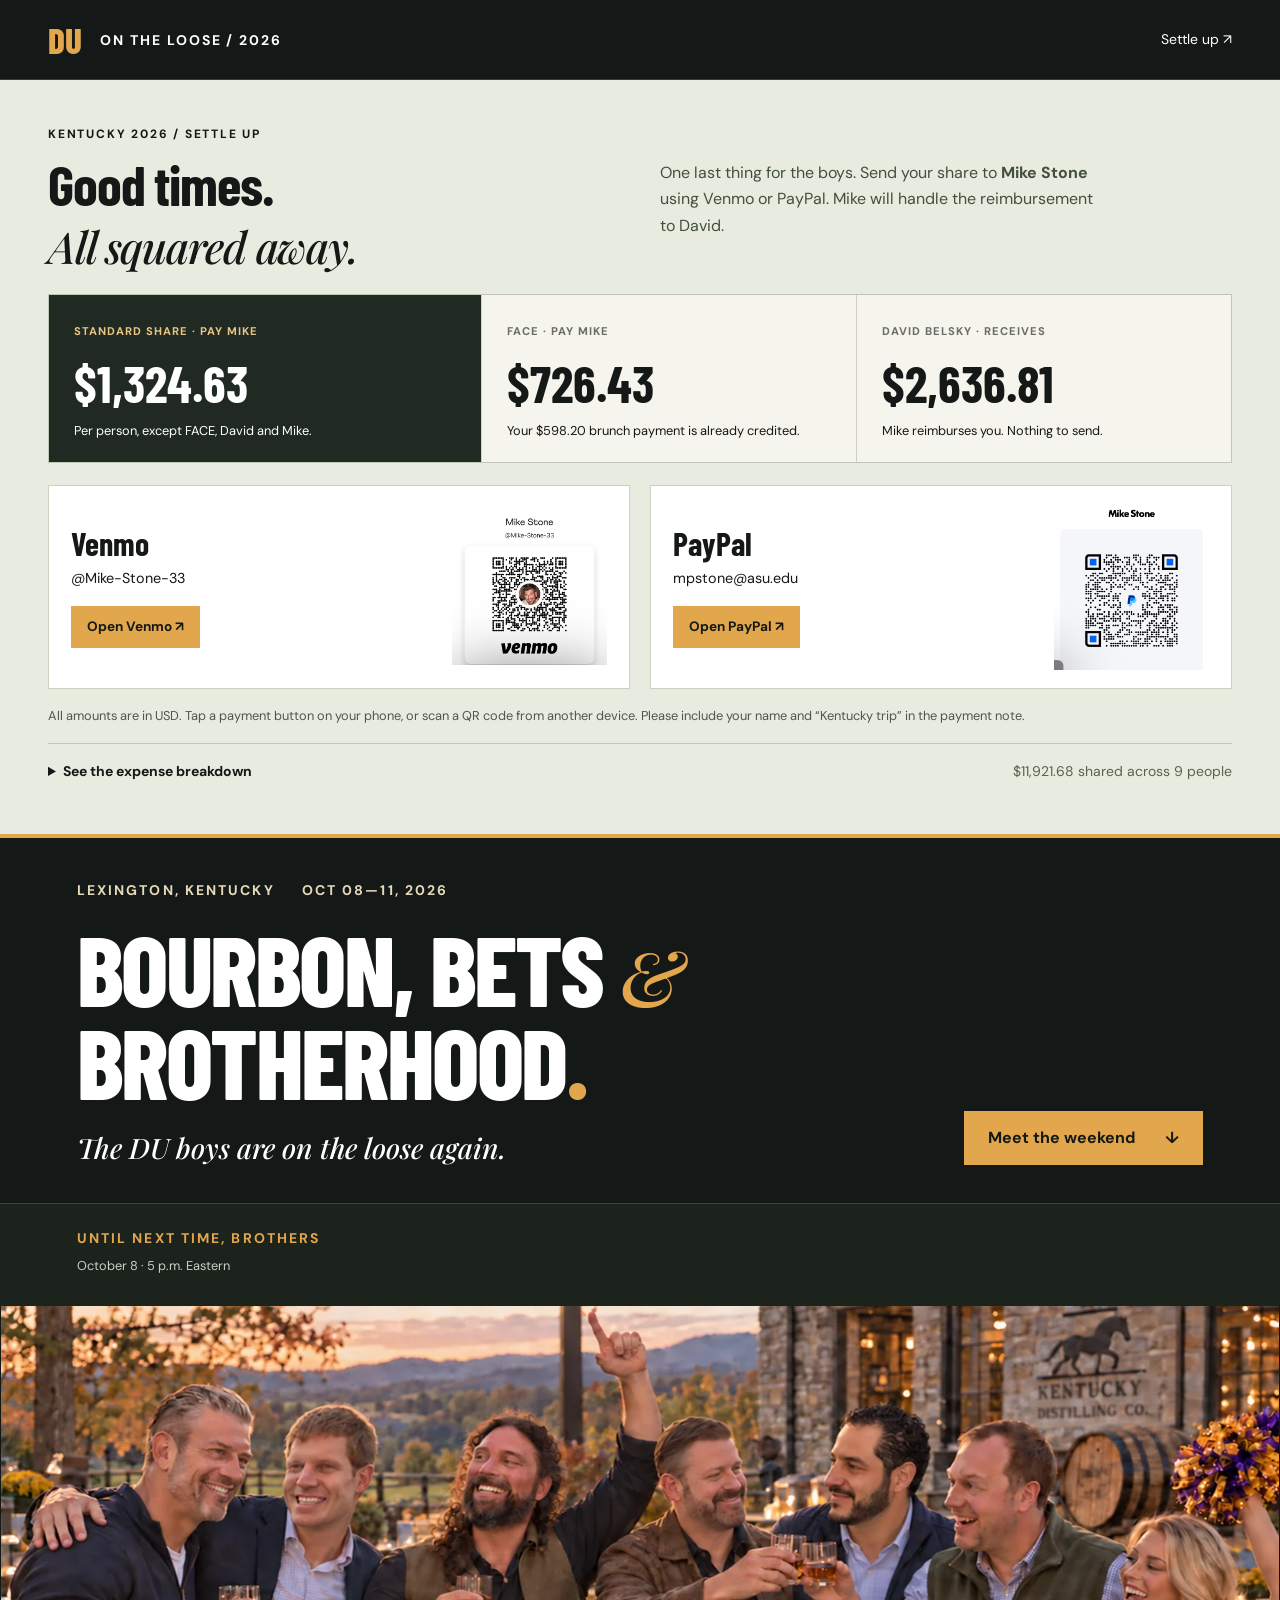
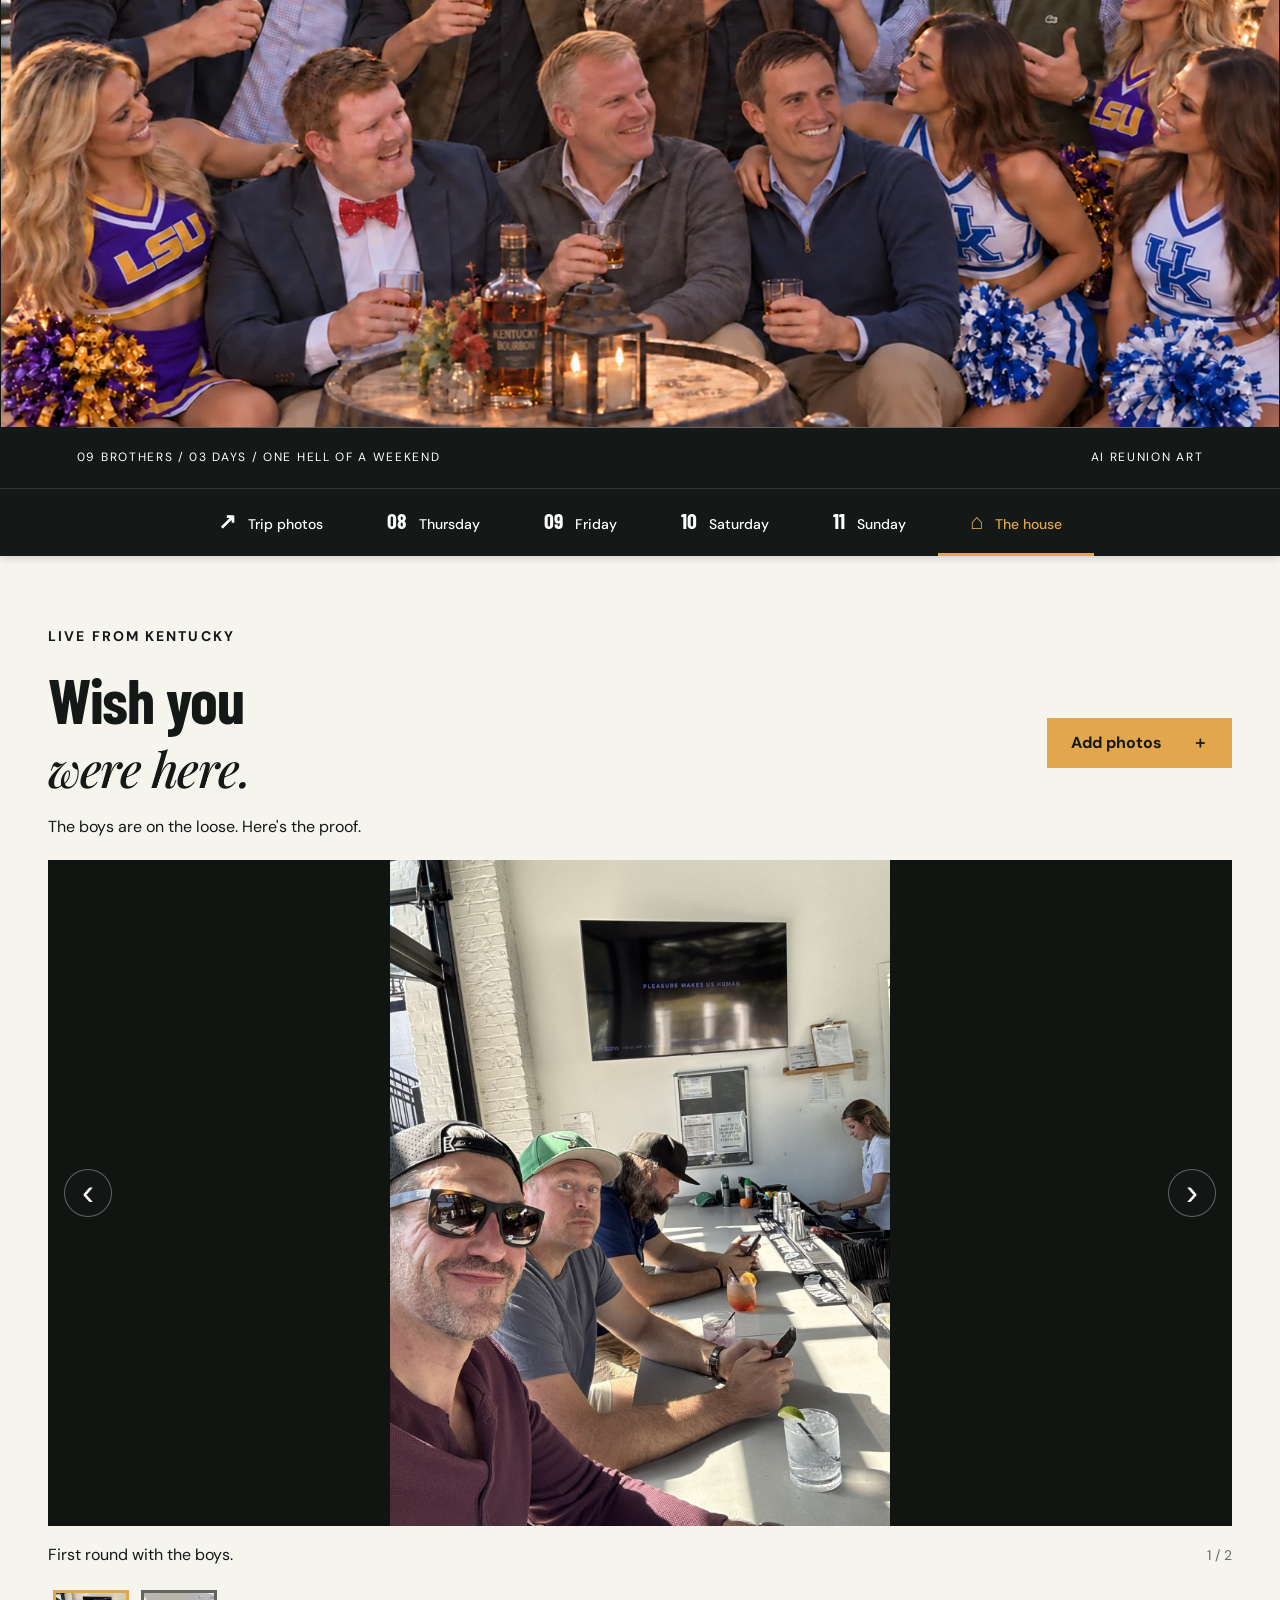
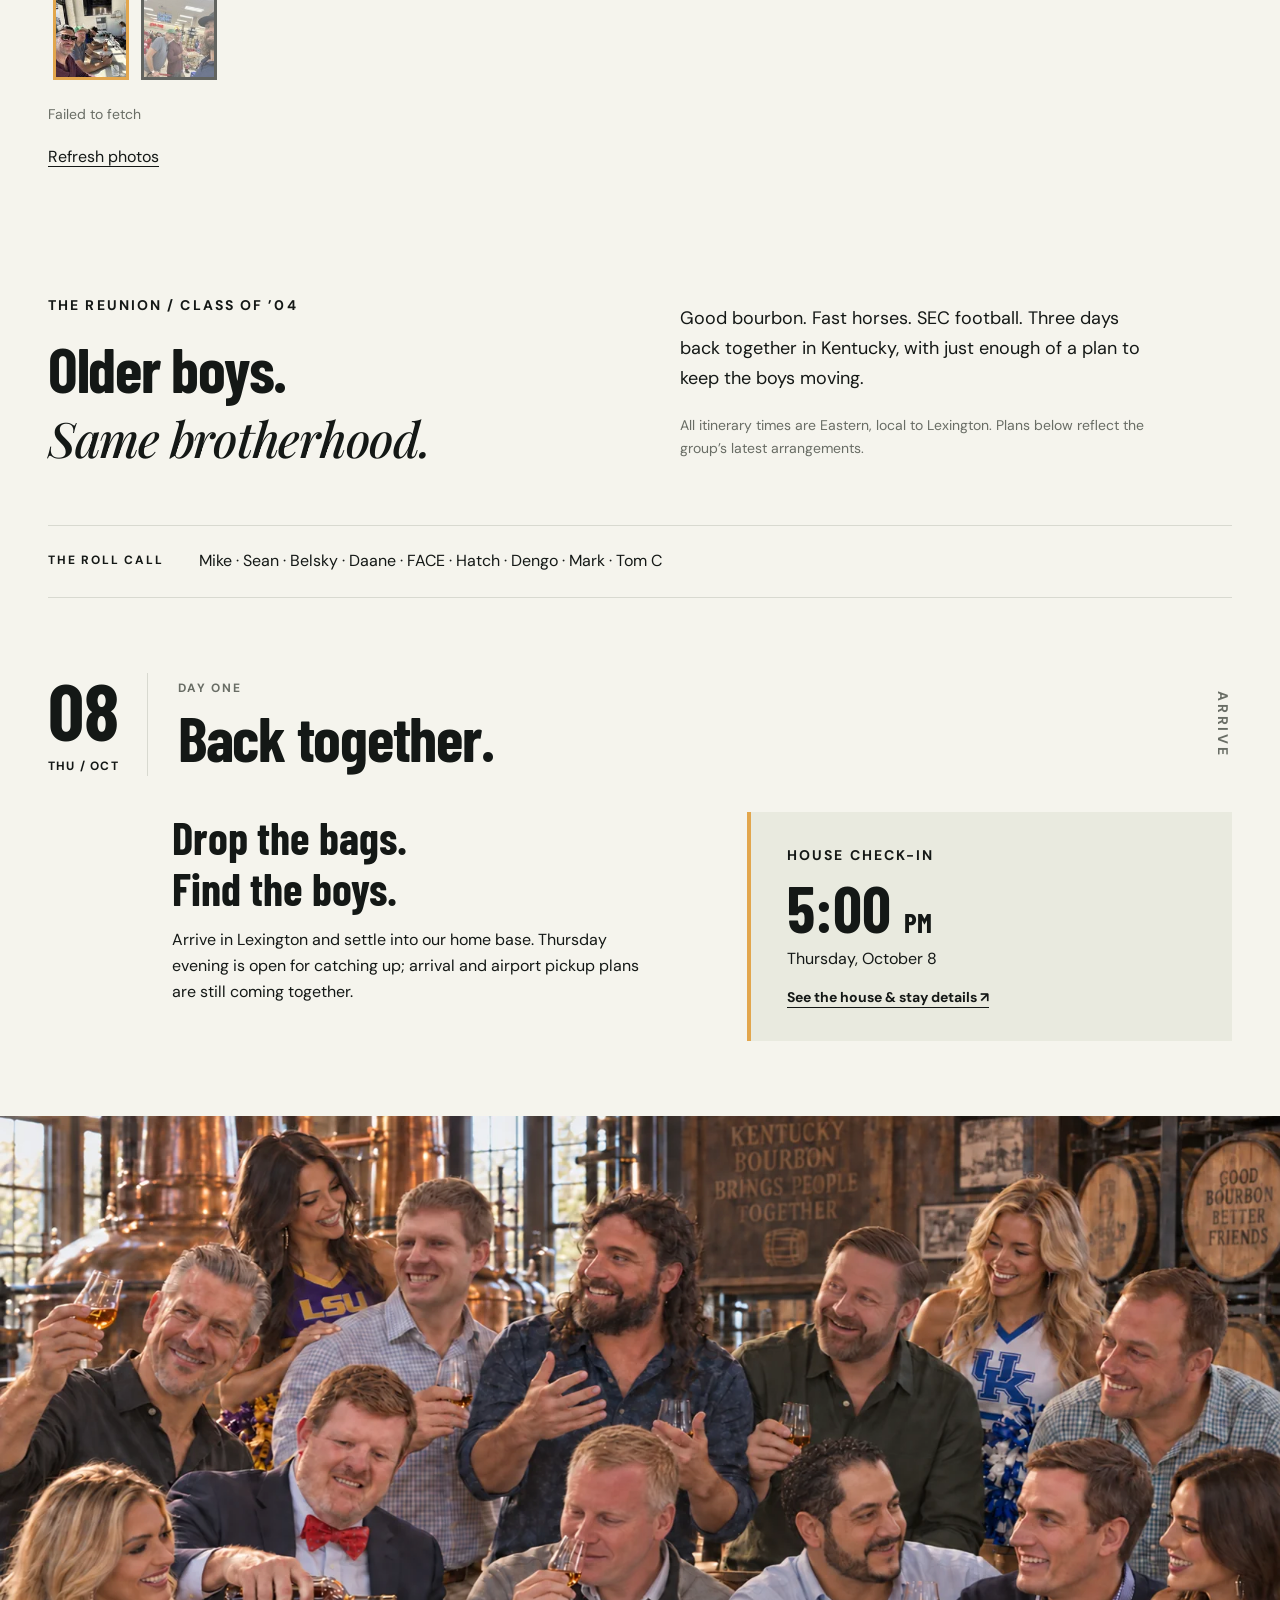
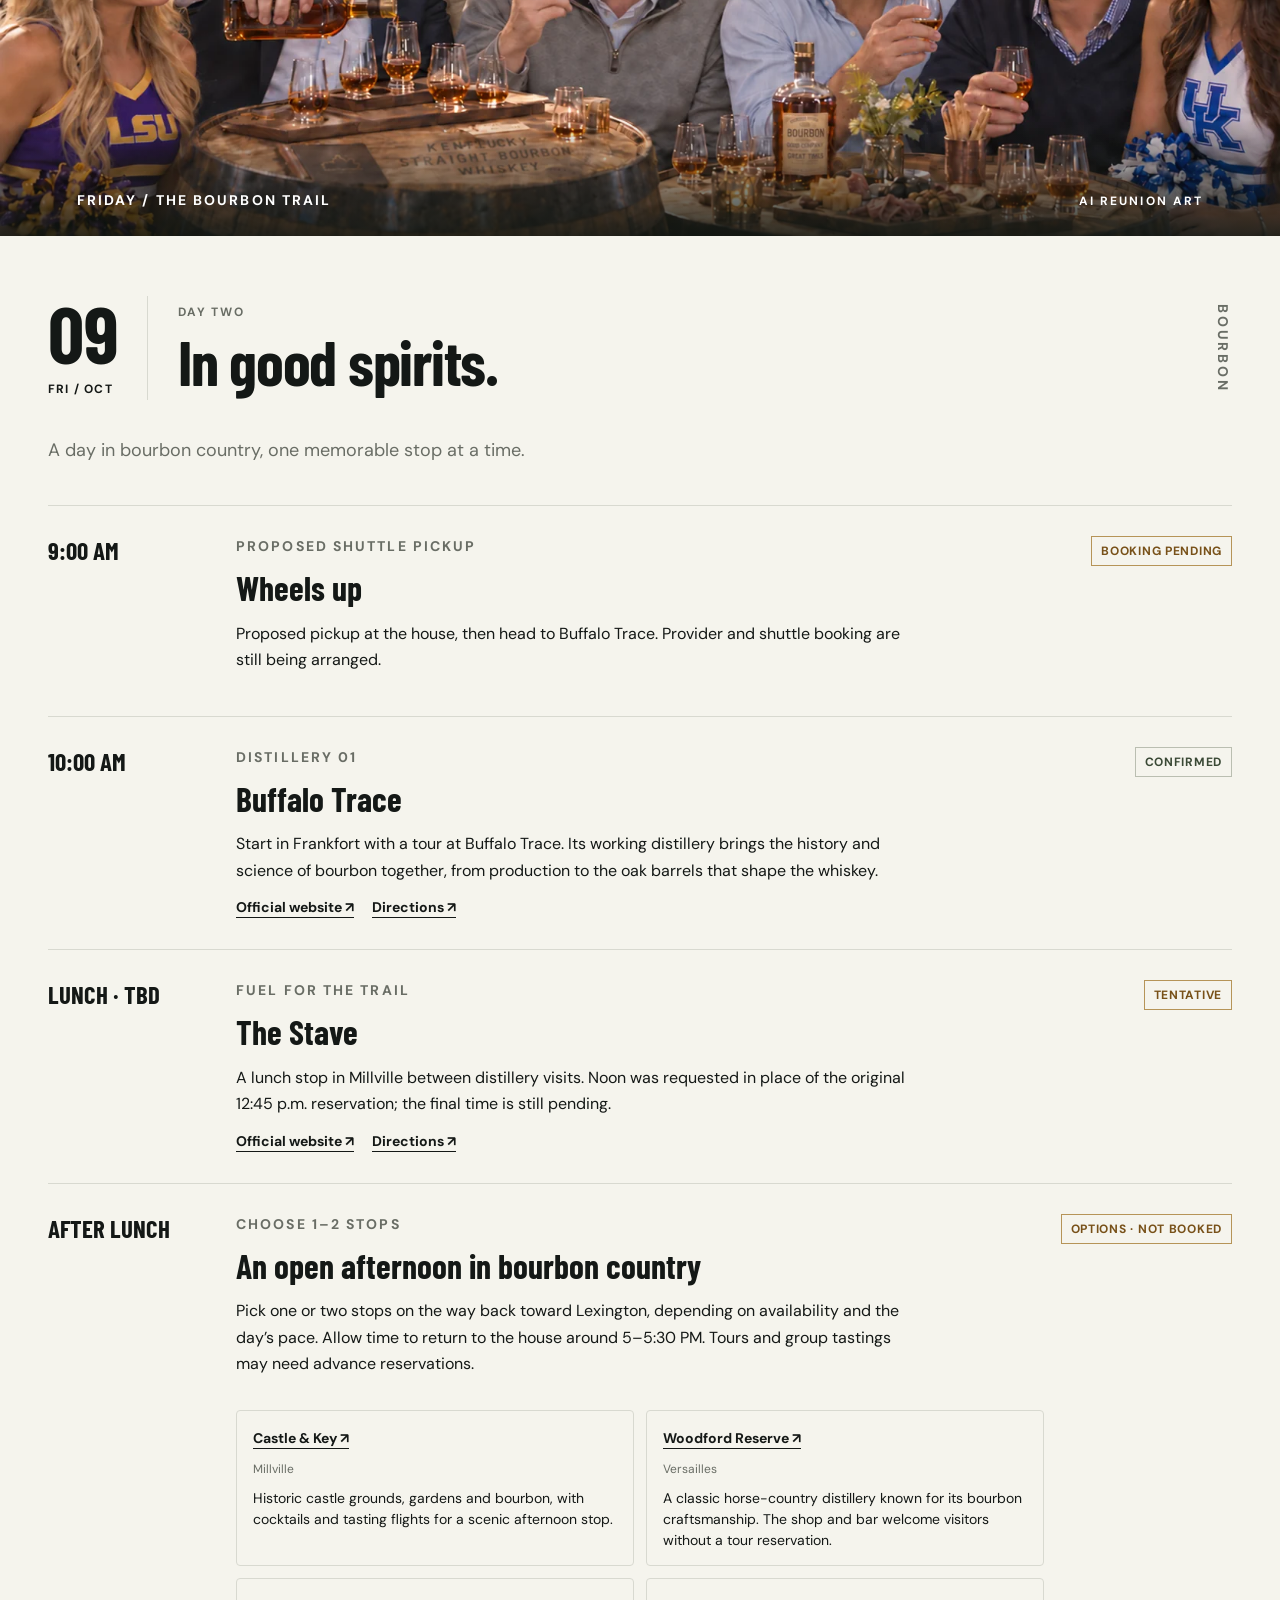
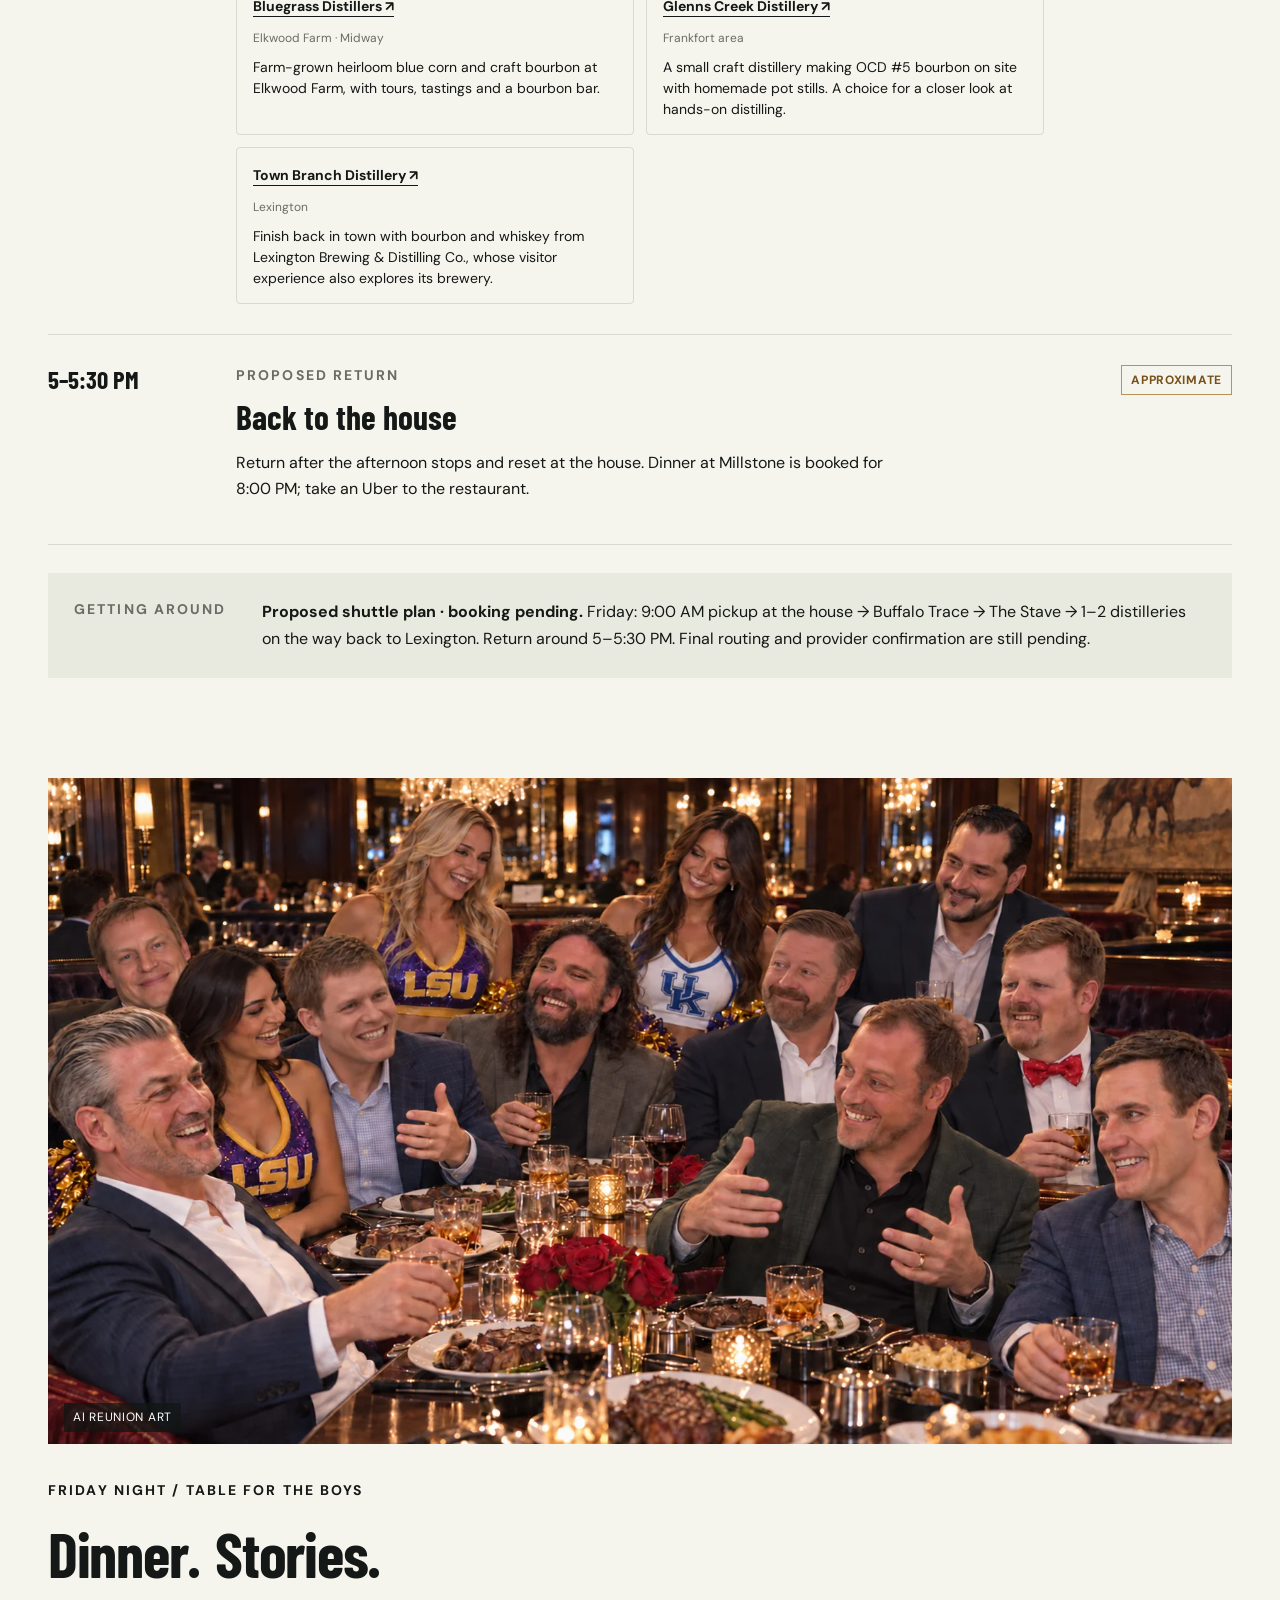
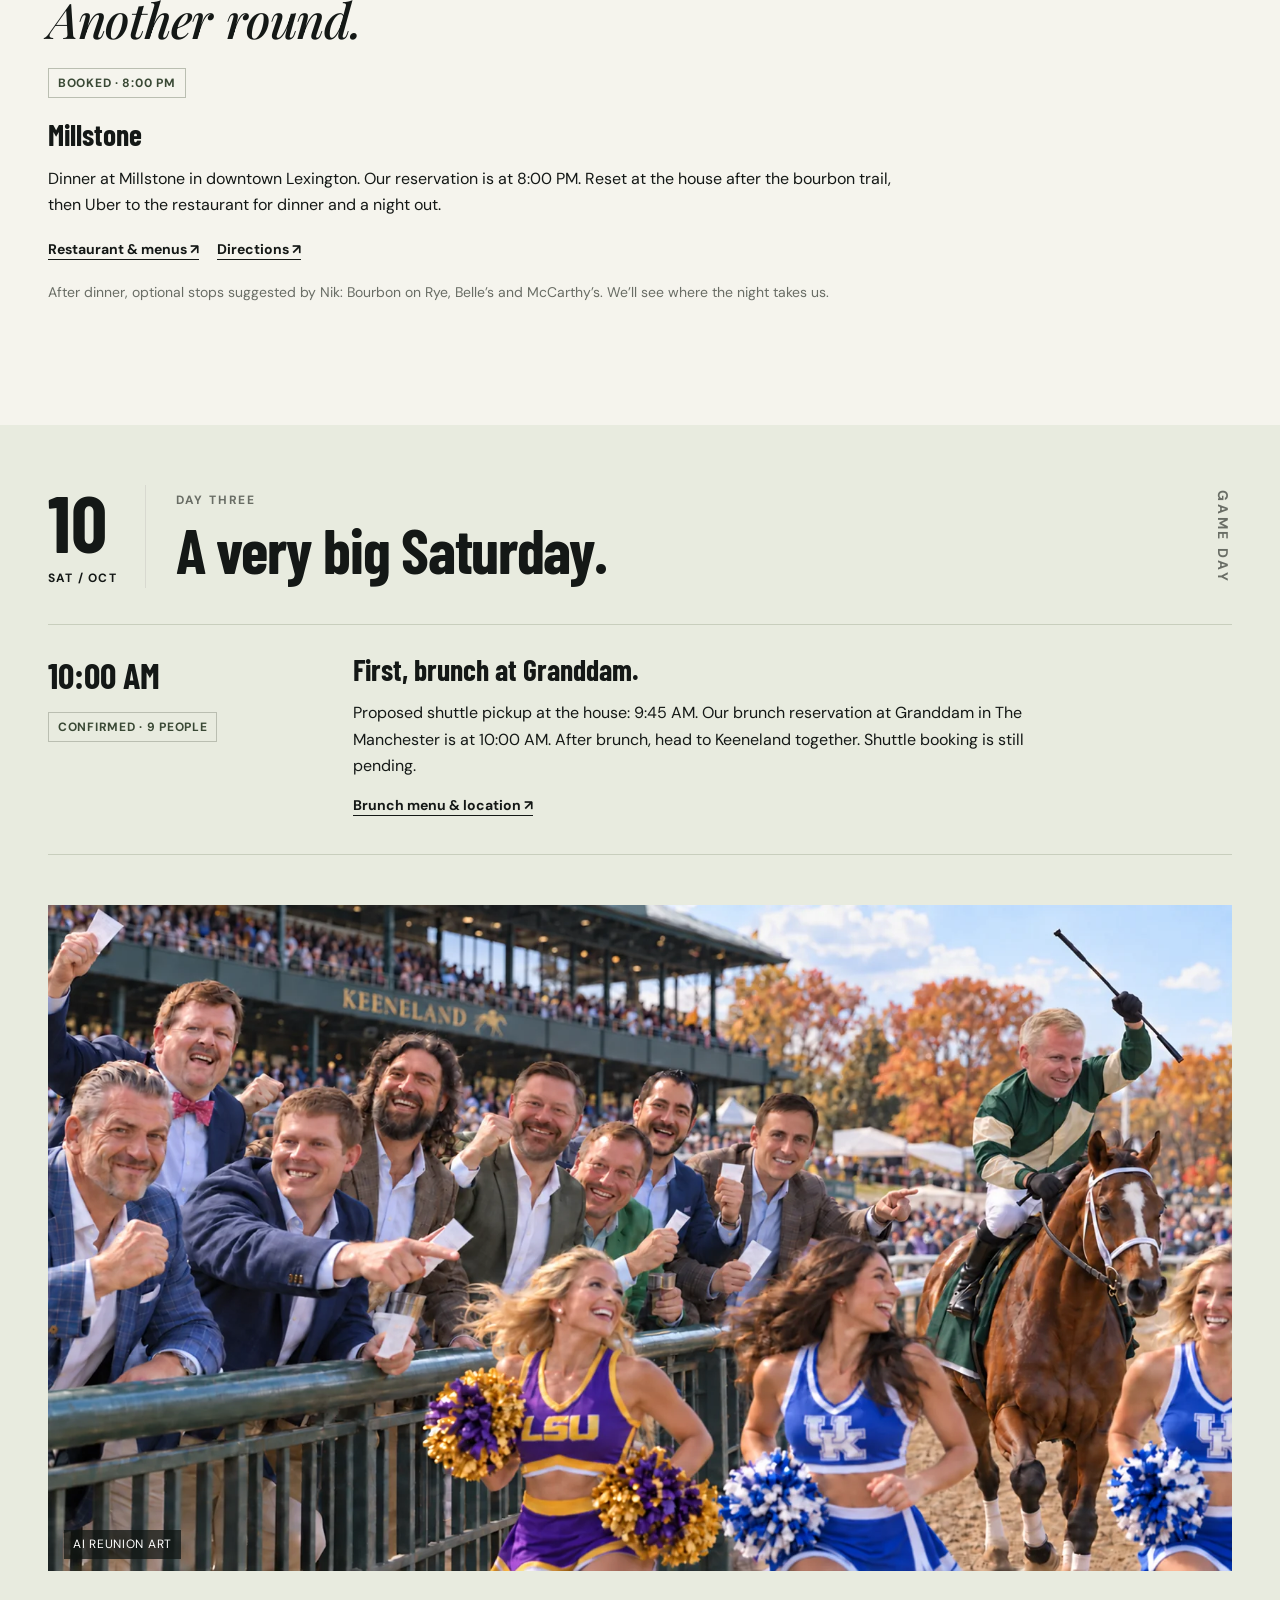
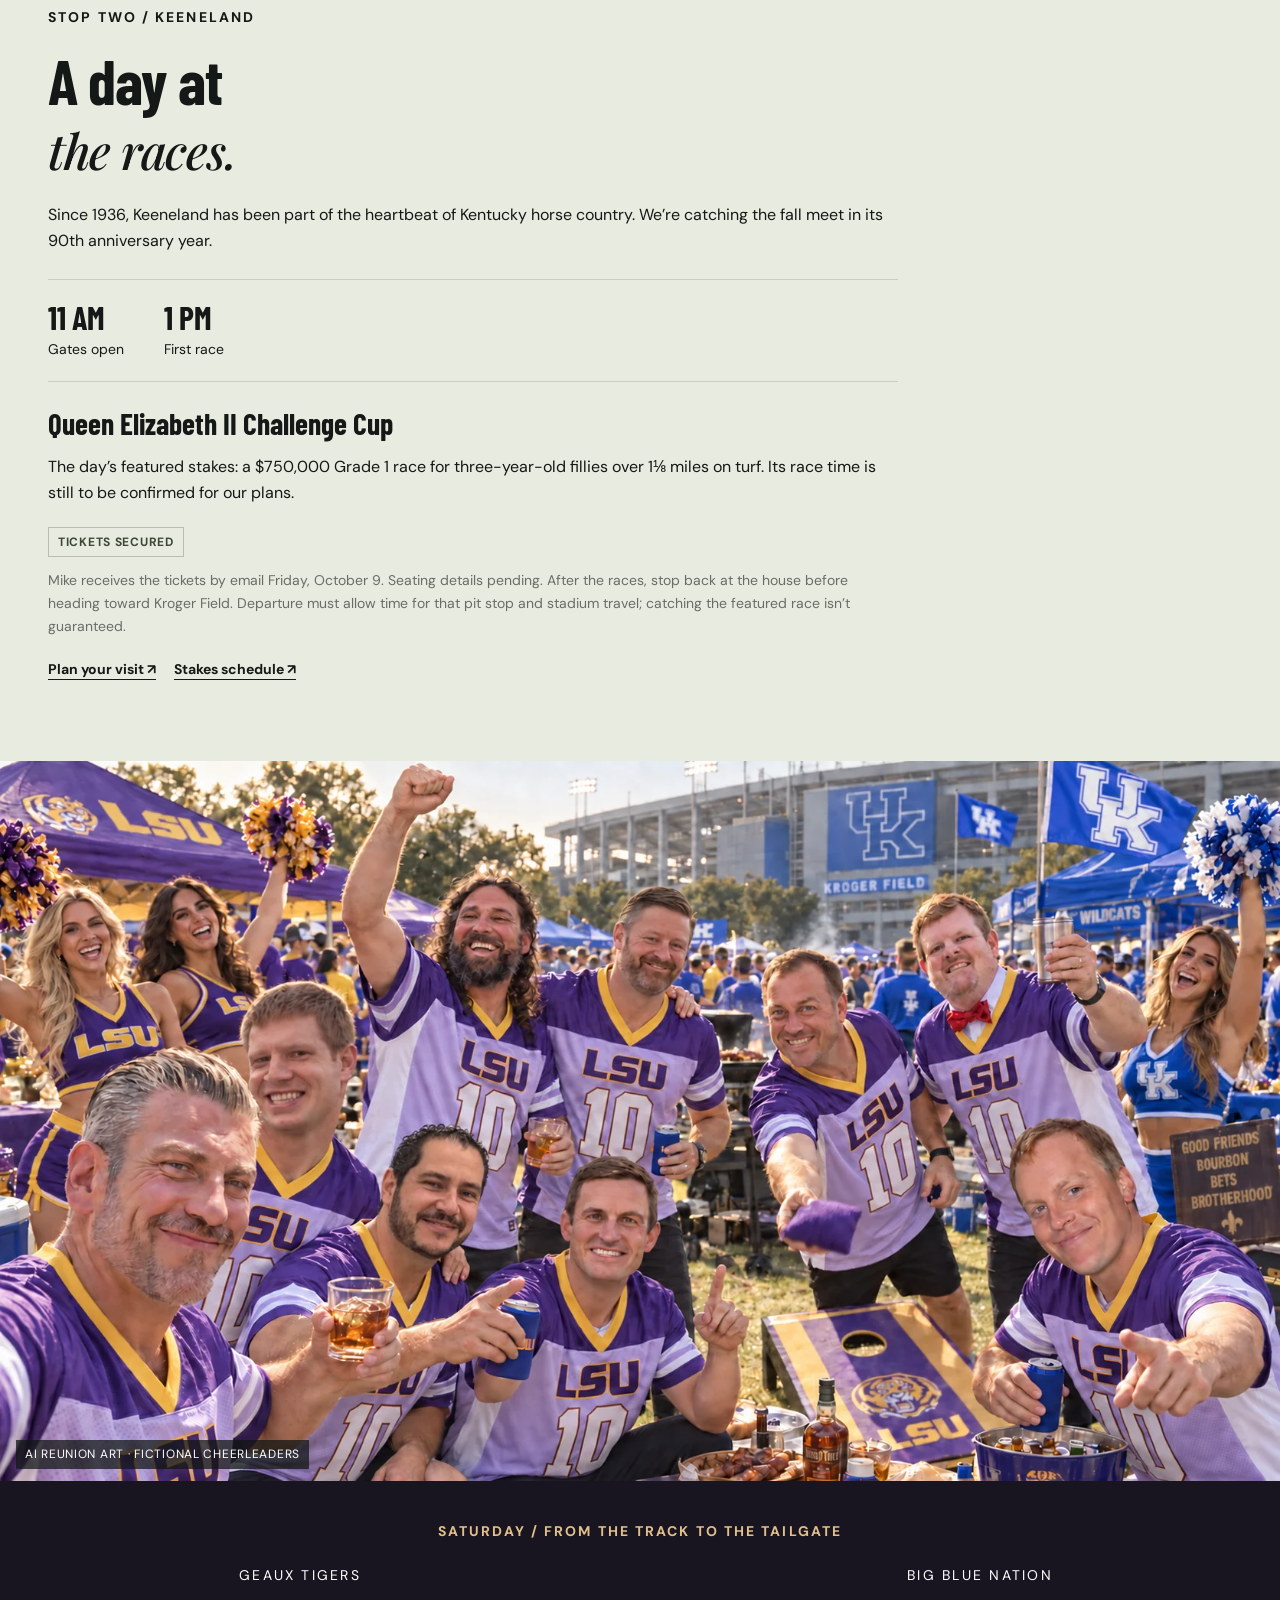
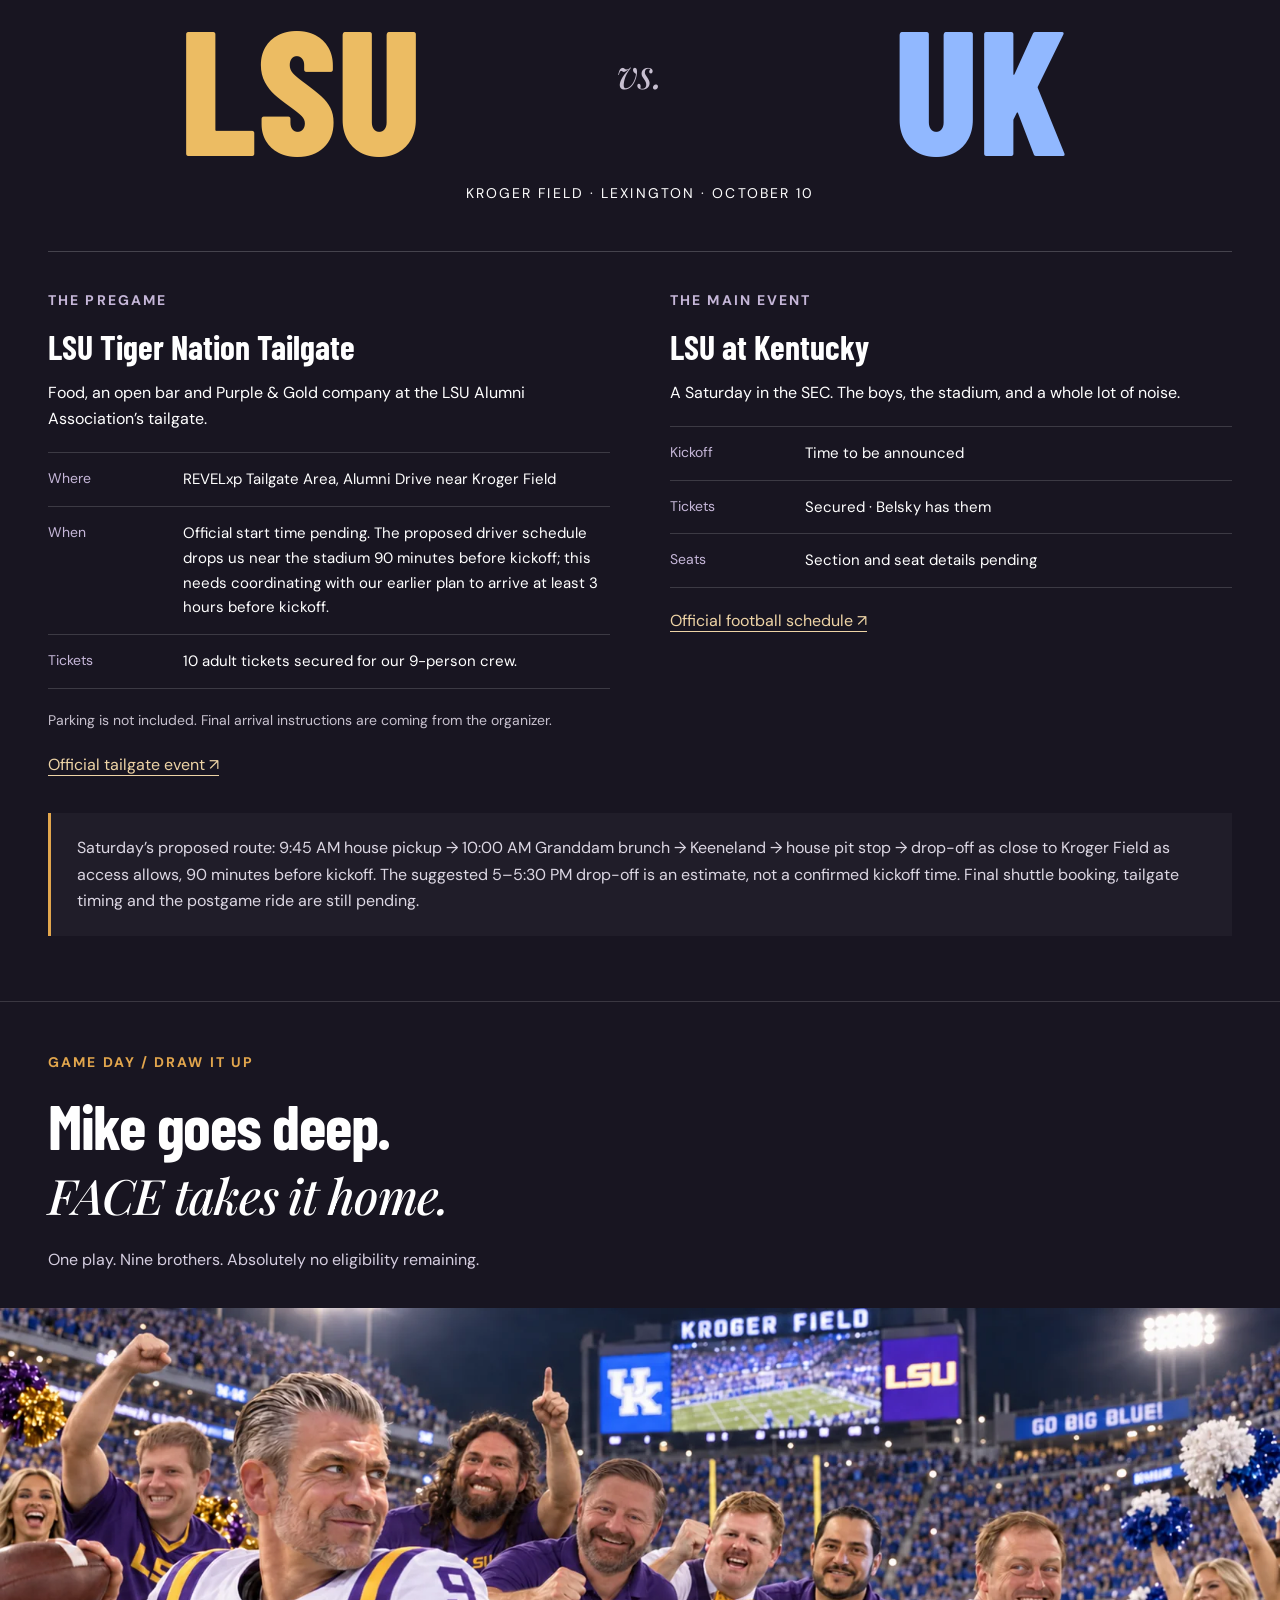
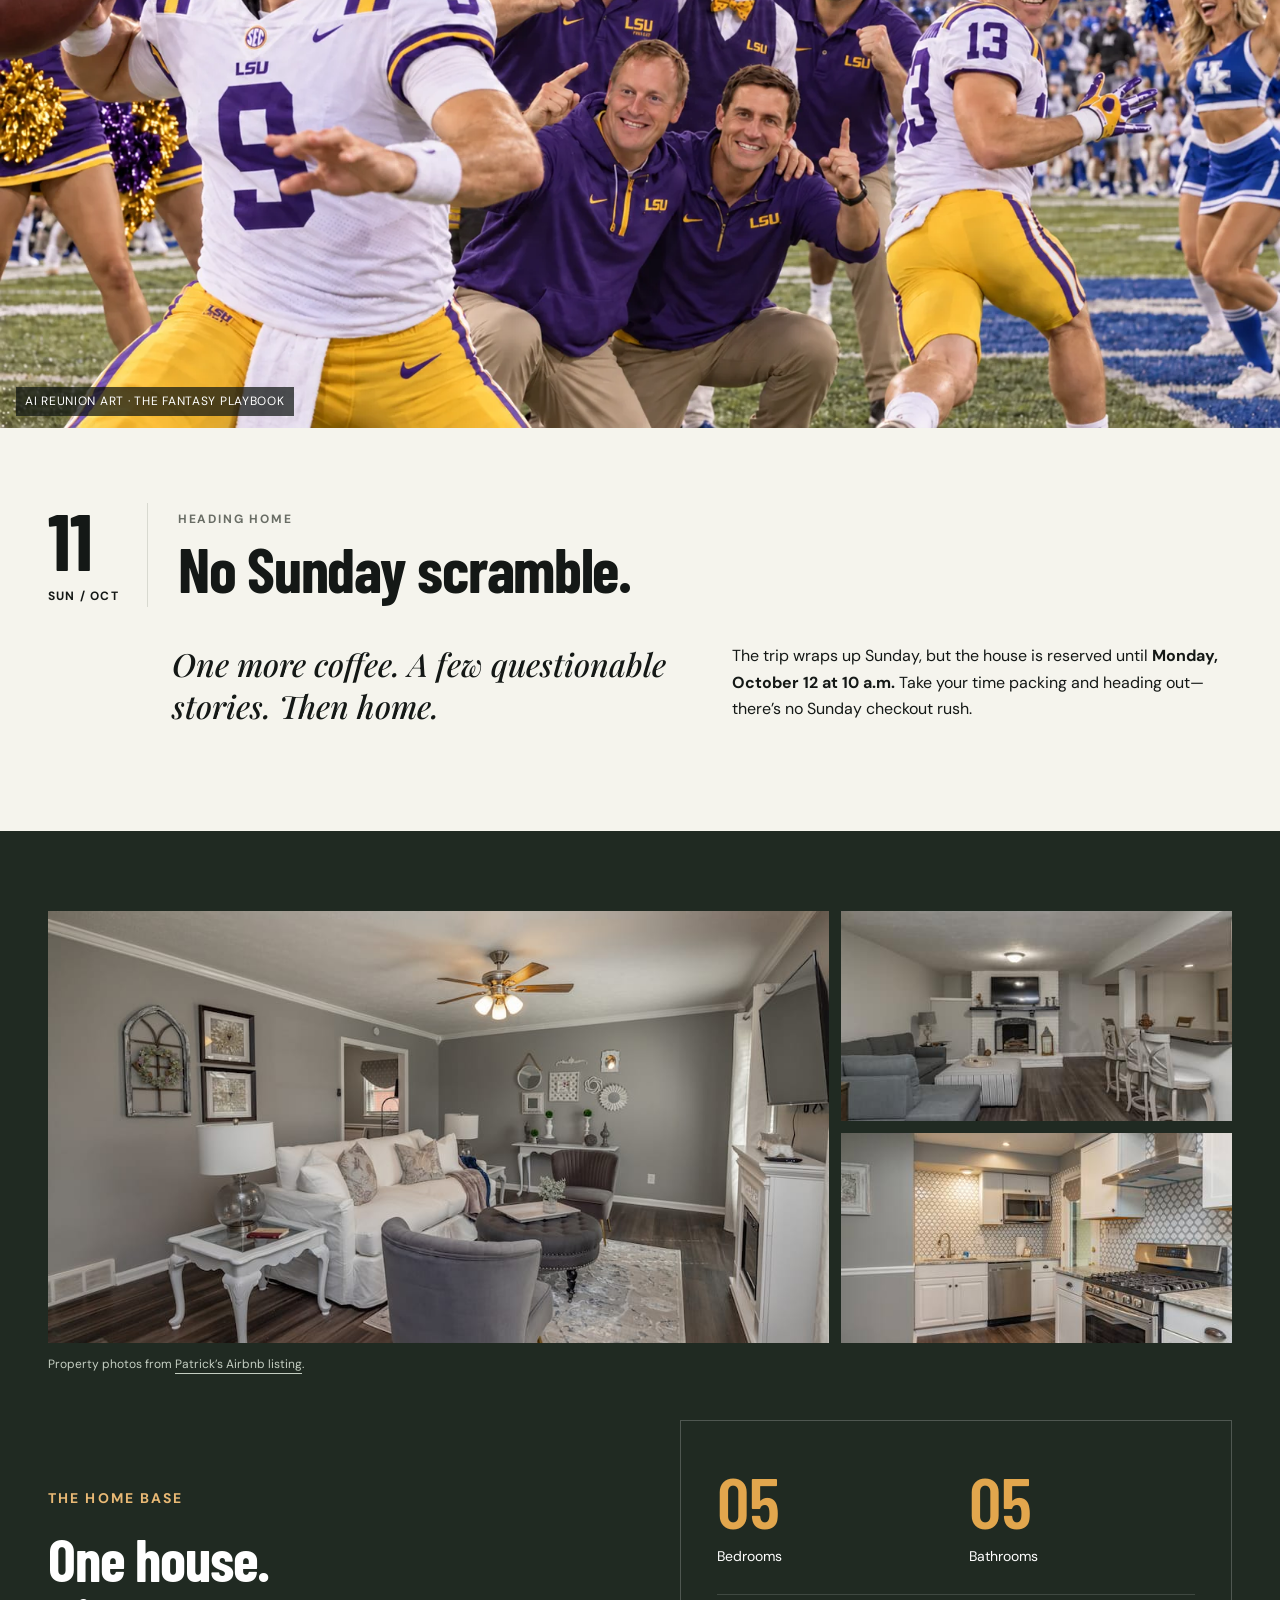
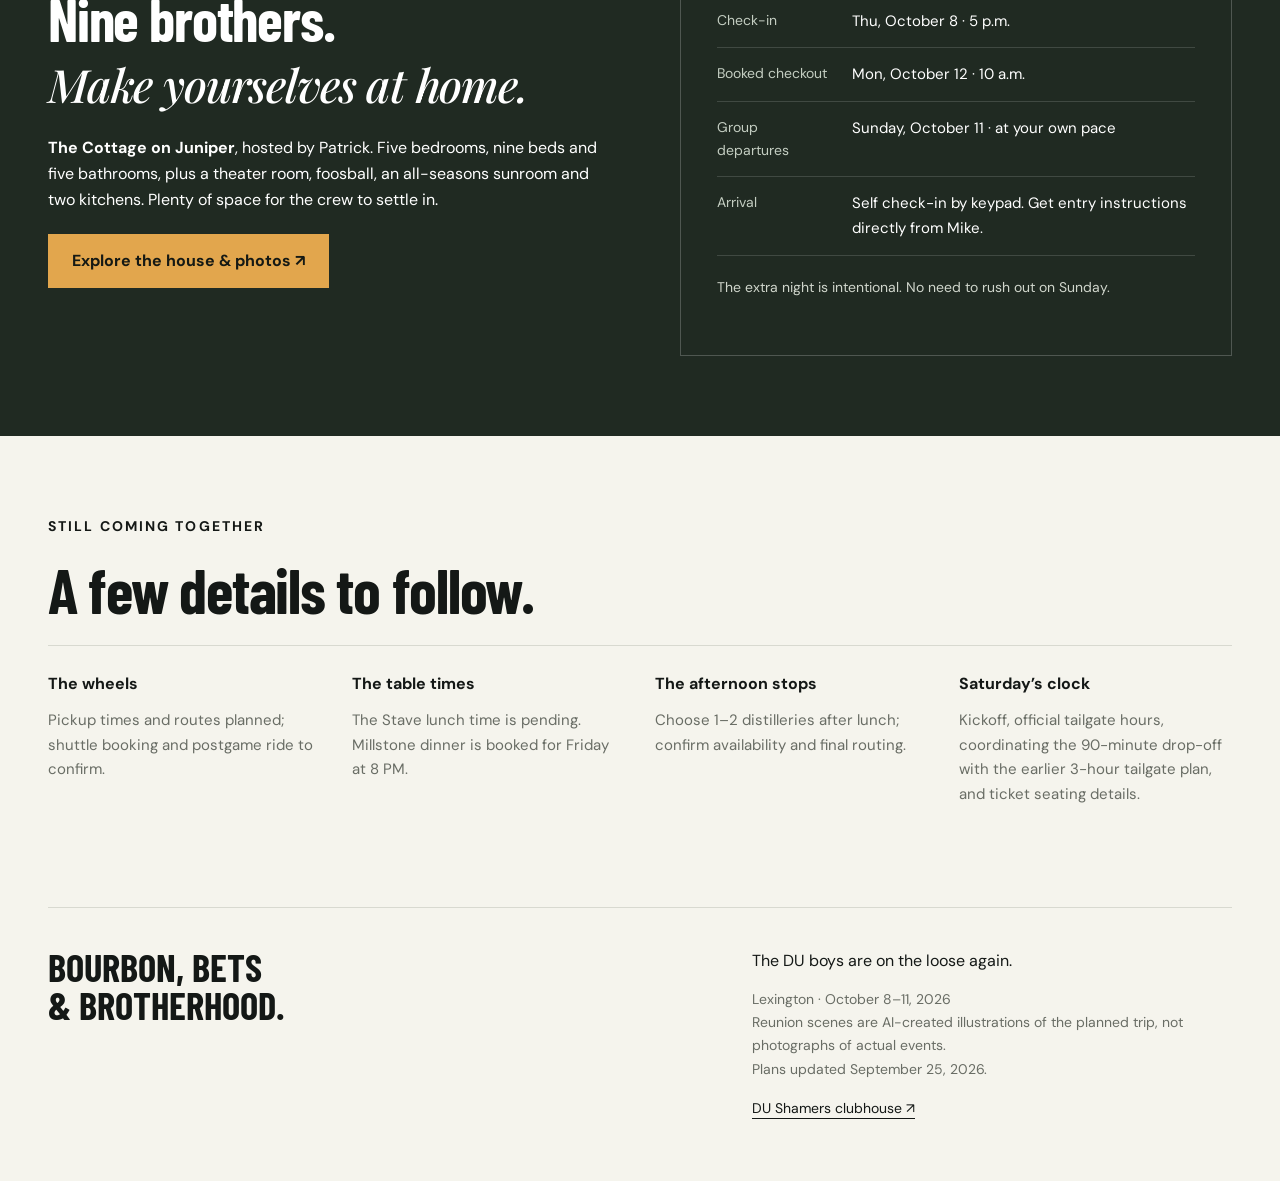
==== commit cce74b7c: "Add trip settlement summary and payment options" ====
--- a/kentucky/index.html
+++ b/kentucky/index.html
@@ -12,8 +12,27 @@
 </head>
 <body>
 <a class="skip" href="#itinerary">Skip to the itinerary</a>
-<header class="masthead"><a class="brand" href="#top" aria-label="Bourbon, Bets and Brotherhood home">DU<span>ON THE LOOSE / 2026</span></a><a class="header-link" href="#stay">The house <span aria-hidden="true">↗</span></a></header>
+<header class="masthead"><a class="brand" href="#top" aria-label="Bourbon, Bets and Brotherhood home">DU<span>ON THE LOOSE / 2026</span></a><a class="header-link" href="#settle-up">Settle up <span aria-hidden="true">↗</span></a></header>
 <main>
+<section class="settlement" id="settle-up" aria-labelledby="settlement-title">
+ <div class="wrap">
+  <div class="settlement-heading"><div><p class="eyebrow">KENTUCKY 2026 / SETTLE UP</p><h2 id="settlement-title">Good times.<br><em>All squared away.</em></h2></div><p>One last thing for the boys. Send your share to <strong>Mike Stone</strong> using Venmo or PayPal. Mike will handle the reimbursement to David.</p></div>
+  <div class="settlement-balances">
+   <article class="balance-standard"><span class="label">STANDARD SHARE · PAY MIKE</span><strong>$1,324.63</strong><p>Per person, except FACE, David and Mike.</p></article>
+   <article><span class="label">FACE · PAY MIKE</span><strong>$726.43</strong><p>Your $598.20 brunch payment is already credited.</p></article>
+   <article><span class="label">DAVID BELSKY · RECEIVES</span><strong>$2,636.81</strong><p>Mike reimburses you. Nothing to send.</p></article>
+  </div>
+  <div class="payment-options">
+   <article class="payment-card"><div><h3>Venmo</h3><p>@Mike-Stone-33</p><a class="button primary" href="https://venmo.com/code?user_id=2447617640366080947&amp;created=1792350996.918236" target="_blank" rel="noopener noreferrer">Open Venmo ↗</a></div><a href="assets/venmo-qr.jpg" target="_blank" rel="noopener noreferrer" aria-label="Enlarge Mike Stone’s Venmo QR code"><img src="assets/venmo-qr.jpg" width="1179" height="1188" alt="Venmo payment QR code for Mike Stone, @Mike-Stone-33"></a></article>
+   <article class="payment-card"><div><h3>PayPal</h3><p>mpstone@asu.edu</p><a class="button primary" href="https://www.paypal.com/qrcodes/p2pqrc/LCLH6JEH7QF7N" target="_blank" rel="noopener noreferrer">Open PayPal ↗</a></div><a href="assets/paypal-qr.jpg" target="_blank" rel="noopener noreferrer" aria-label="Enlarge Mike Stone’s PayPal QR code"><img src="assets/paypal-qr.jpg" width="1179" height="1263" alt="PayPal payment QR code for Mike Stone"></a></article>
+  </div>
+  <p class="settlement-help">All amounts are in USD. Tap a payment button on your phone, or scan a QR code from another device. Please include your name and “Kentucky trip” in the payment note.</p>
+  <details class="expense-details"><summary>See the expense breakdown <span>$11,921.68 shared across 9 people</span></summary><div class="expense-content"><table><caption>Shared trip expenses (USD)</caption><thead><tr><th scope="col">Expense</th><th scope="col">Paid by</th><th scope="col">Amount</th></tr></thead><tbody>
+  <tr><td>Airbnb · four nights</td><td>Mike</td><td>$4,542.35</td></tr><tr><td>Transportation</td><td>David</td><td>$1,350.00</td></tr><tr><td>Keeneland</td><td>Mike</td><td>$377.36</td></tr><tr><td>Football tickets</td><td>David</td><td>$2,611.44</td></tr><tr><td>Tailgate · nine tickets</td><td>Mike</td><td>$1,350.00</td></tr><tr><td>Saturday brunch</td><td>FACE</td><td>$598.20</td></tr><tr><td>Friday lunch</td><td>Mike</td><td>$622.25</td></tr><tr><td>Friday dinner</td><td>Mike</td><td>$470.08</td></tr>
+  </tbody><tfoot><tr><th scope="row" colspan="2">Total shared expenses</th><td>$11,921.68</td></tr></tfoot></table><p>Mike is covering the accidentally booked fifth Airbnb night and the extra tailgate ticket personally. Neither is included above. All shared expenses are split equally nine ways; the rounding penny goes to Mike’s share.</p><p class="small">Balances calculated October 18, 2026, before any repayments. This page does not automatically track payments.</p></div></details>
+ </div>
+</section>
+
 <section class="hero" id="top" aria-labelledby="trip-title">
   <img class="hero-art" src="assets/hero.webp" srcset="assets/hero-768.webp 768w, assets/hero.webp 1672w" sizes="100vw" data-art="true" data-full="assets/hero.webp" decoding="async" alt="AI-created reunion scene of the nine DU brothers celebrating in Kentucky bourbon country" fetchpriority="high" width="1672" height="941">
   <div class="hero-shade"></div>
--- a/kentucky/trip.css
+++ b/kentucky/trip.css
@@ -47,3 +47,11 @@
 
 .distillery-options{display:grid;grid-template-columns:repeat(2,minmax(0,1fr));gap:12px;margin-top:20px}.distillery-option{padding:14px 16px;border:1px solid var(--line);border-radius:4px}.distillery-option h4{font-size:1rem;margin:0 0 4px}.option-area{font-size:.75rem;color:var(--muted)}.distillery-option p{font-size:.875rem;line-height:1.5;margin:7px 0 0}@media(max-width:650px){.distillery-options{grid-template-columns:1fr}}
 .trip-gallery{padding-block:70px 30px}.gallery-heading{display:flex;justify-content:space-between;align-items:center;gap:25px}.gallery-heading h2{margin-bottom:18px}.gallery-heading .button{flex-shrink:0;border:0;cursor:pointer;font-family:inherit}.gallery-stage{position:relative;background:#101511;height:min(74vh,740px);min-height:320px;touch-action:pan-y}.gallery-stage>img{object-fit:contain}.gallery-arrow{position:absolute;top:50%;transform:translateY(-50%);border:1px solid #ffffff55;border-radius:50%;width:48px;height:48px;background:#141816dd;color:white;font:36px/1 Arial;cursor:pointer}.gallery-arrow.previous{left:16px}.gallery-arrow.next{right:16px}.gallery-details{display:flex;justify-content:space-between;gap:20px;align-items:center;padding-block:16px}.gallery-details p{margin:0}.gallery-details span{white-space:nowrap;font-size:.875rem;color:var(--muted)}.gallery-thumbnails{display:flex;gap:12px;overflow-x:auto;padding:5px 5px 15px}.gallery-thumbnail{flex:0 0 76px;width:76px;height:90px;border:3px solid transparent;padding:0;background:var(--ink);cursor:pointer;opacity:.65}.gallery-thumbnail[aria-pressed=true]{border-color:var(--gold);opacity:1}.gallery-thumbnail:hover{opacity:1}.gallery-text-button{font:inherit;border:0;background:transparent;text-decoration:underline;text-underline-offset:4px;cursor:pointer;color:inherit;padding:10px 0}.trip-gallery #gallery-status{margin:8px 0}#upload-dialog{width:min(480px,calc(100% - 32px));max-height:90vh;overflow:auto;border:1px solid var(--line);padding:28px;background:var(--paper);color:var(--ink)}#upload-dialog::backdrop{background:#101511bb}#upload-close{display:block;margin-left:auto;margin-bottom:14px}#upload-dialog label{display:block;margin:16px 0;font-weight:600}#upload-dialog input{display:block;width:100%;margin-top:6px;padding:12px;border:1px solid #969c92;background:white;font:inherit;box-sizing:border-box}#upload-dialog .button{border:0;cursor:pointer;font:inherit;font-weight:700}#photo-signout{margin-left:15px}#upload-status{margin:18px 0 0;overflow-wrap:anywhere}#upload-dialog [hidden]{display:none}#upload-dialog button:disabled{opacity:.6;cursor:wait}@media(max-width:650px){.trip-gallery{padding-top:40px}.gallery-heading{align-items:flex-start;flex-direction:column;gap:0;margin-bottom:24px}.gallery-stage{height:65vh;min-height:300px}.gallery-arrow{width:42px;height:42px}.gallery-arrow.previous{left:8px}.gallery-arrow.next{right:8px}.gallery-thumbnail{flex-basis:62px;width:62px;height:76px}.gallery-heading h2{font-size:3.5rem}}
+
+/* Trip settlement */
+.settlement{background:#e8ebdf;padding:45px 0 35px;border-bottom:4px solid var(--gold)}
+.settlement-heading{display:grid;grid-template-columns:1fr 1fr;gap:40px;align-items:center}.settlement-heading .eyebrow{font-size:.75rem;margin-bottom:12px}.settlement-heading h2{font-size:3.5rem;margin-bottom:24px}.settlement-heading>p{max-width:440px;color:#43503e}
+.settlement-balances{display:grid;grid-template-columns:1.15fr 1fr 1fr;border:1px solid #bfc7b5;background:#f5f4ed}.settlement-balances article{padding:22px 25px}.settlement-balances article+article{border-left:1px solid #ccd1c2}.settlement-balances .balance-standard{background:#202a22;color:white}.settlement-balances .label{font-size:.7rem;letter-spacing:.09em}.balance-standard .label{color:#e9c485}.settlement-balances strong{display:block;font:700 clamp(2.3rem,4vw,3.4rem)/1.2 var(--display);margin:8px 0}.settlement-balances p{font-size:.8rem;margin:0;line-height:1.5}
+.payment-options{display:grid;grid-template-columns:1fr 1fr;gap:20px;margin-top:22px}.payment-card{display:flex;justify-content:space-between;align-items:center;gap:20px;padding:18px 22px;background:#fff;border:1px solid #ccd1c2}.payment-card h3{margin-bottom:5px;font-size:2rem}.payment-card p{font-size:.9rem;margin-bottom:15px;overflow-wrap:anywhere}.payment-card .button{padding:10px 16px;font-size:.85rem}.payment-card>a{flex:0 0 155px}.payment-card img{height:auto;object-fit:contain;max-height:170px}.settlement-help{font-size:.8rem;color:#4e584a;margin:16px 0}
+.expense-details{border-top:1px solid #bfc7b5;font-size:.875rem}.expense-details summary{cursor:pointer;padding:16px 0;font-weight:700}.expense-details summary span{float:right;color:#59634f;font-weight:400}.expense-content{max-width:850px;padding-bottom:8px}.expense-content table{width:100%;border-collapse:collapse;margin-bottom:18px;font-size:.875rem}.expense-content caption{text-align:left;font-weight:700;padding-bottom:10px}.expense-content th,.expense-content td{text-align:left;padding:9px 8px;border-bottom:1px solid #cbd1c2}.expense-content tr>:last-child{text-align:right;font-variant-numeric:tabular-nums;white-space:nowrap}.expense-content tfoot{font-weight:700}.expense-content p{margin-bottom:10px}
+@media(max-width:900px){.settlement{padding-top:30px}.settlement-heading{grid-template-columns:1fr;gap:0}.settlement-heading h2{font-size:3rem}.settlement-heading>p{font-size:.9rem}.settlement-balances{grid-template-columns:1fr}.settlement-balances article{padding:16px 20px}.settlement-balances article+article{border-left:0;border-top:1px solid #ccd1c2}.settlement-balances strong{font-size:2.5rem}.payment-options{grid-template-columns:1fr;gap:12px}.payment-card{padding:16px;gap:12px}.payment-card>a{flex-basis:125px}.expense-details summary span{float:none;display:block;margin-top:5px;font-size:.75rem}.expense-content table{font-size:.8rem}}
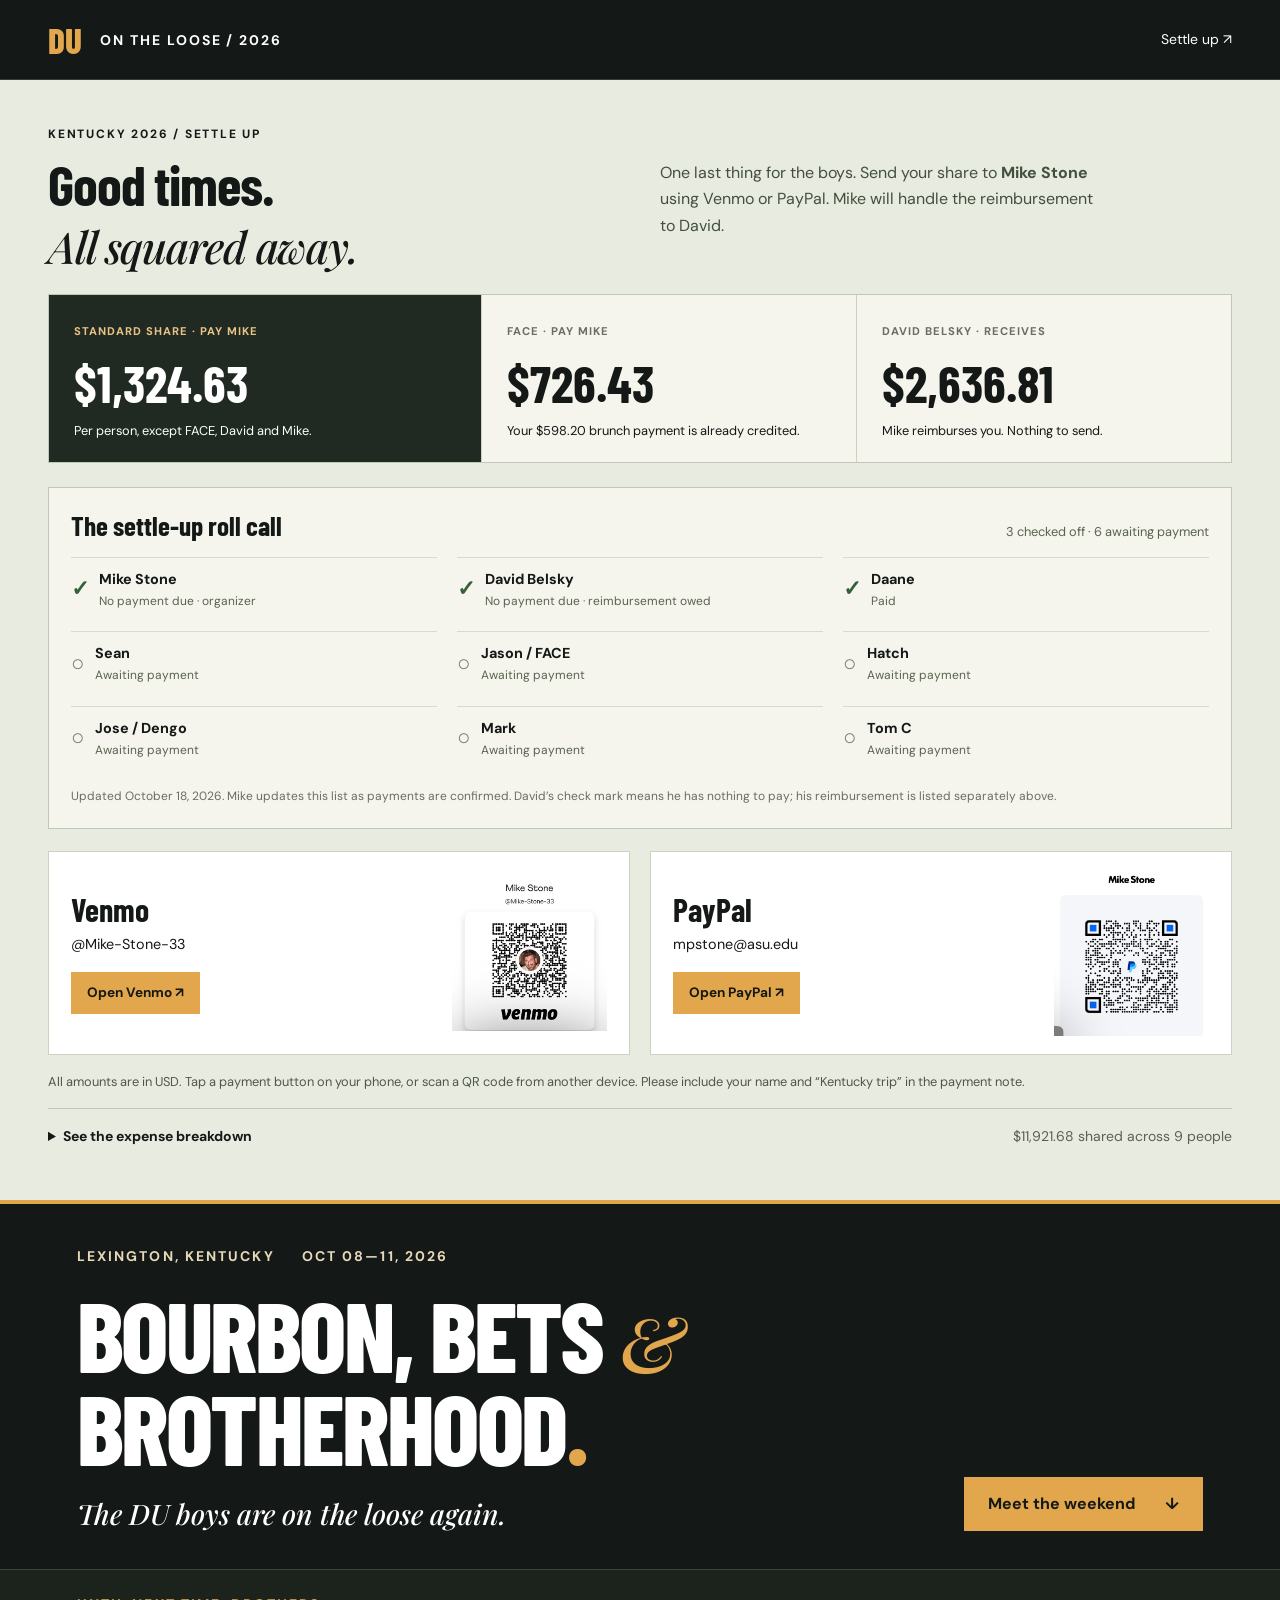
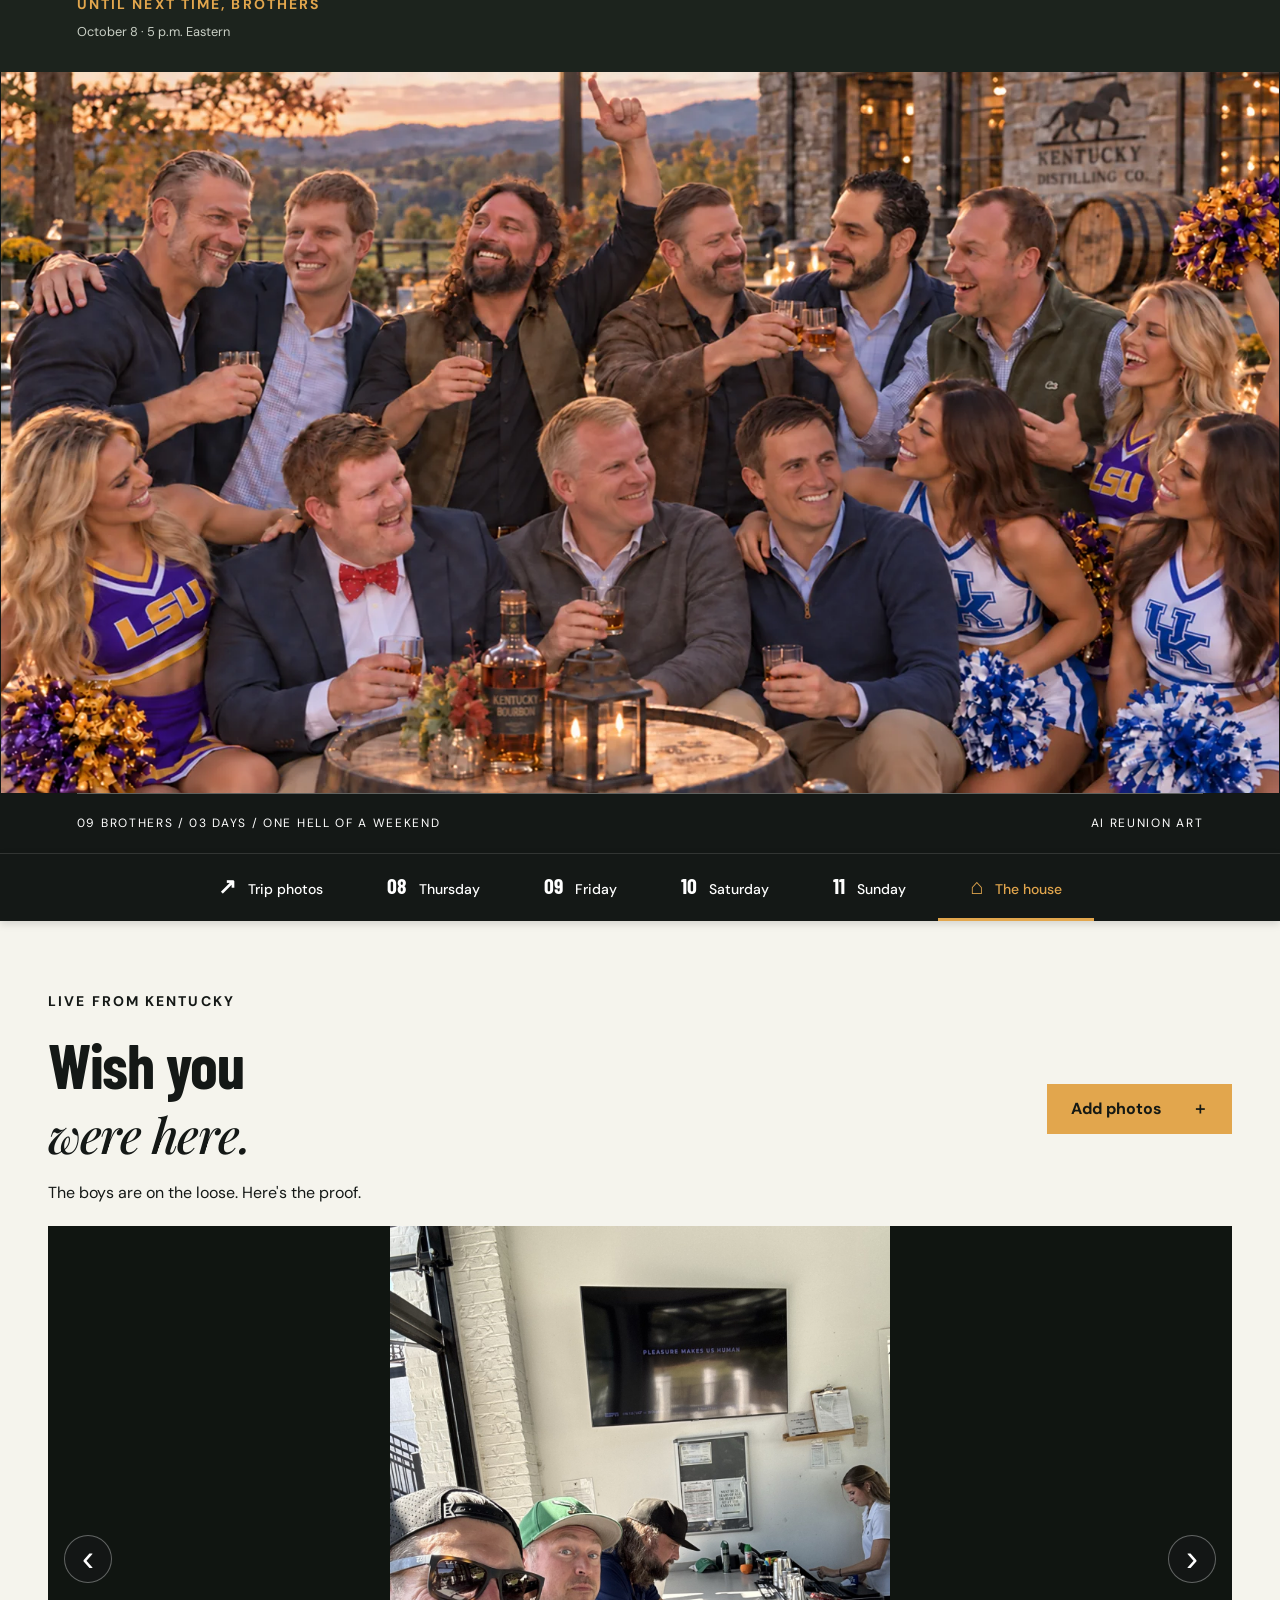
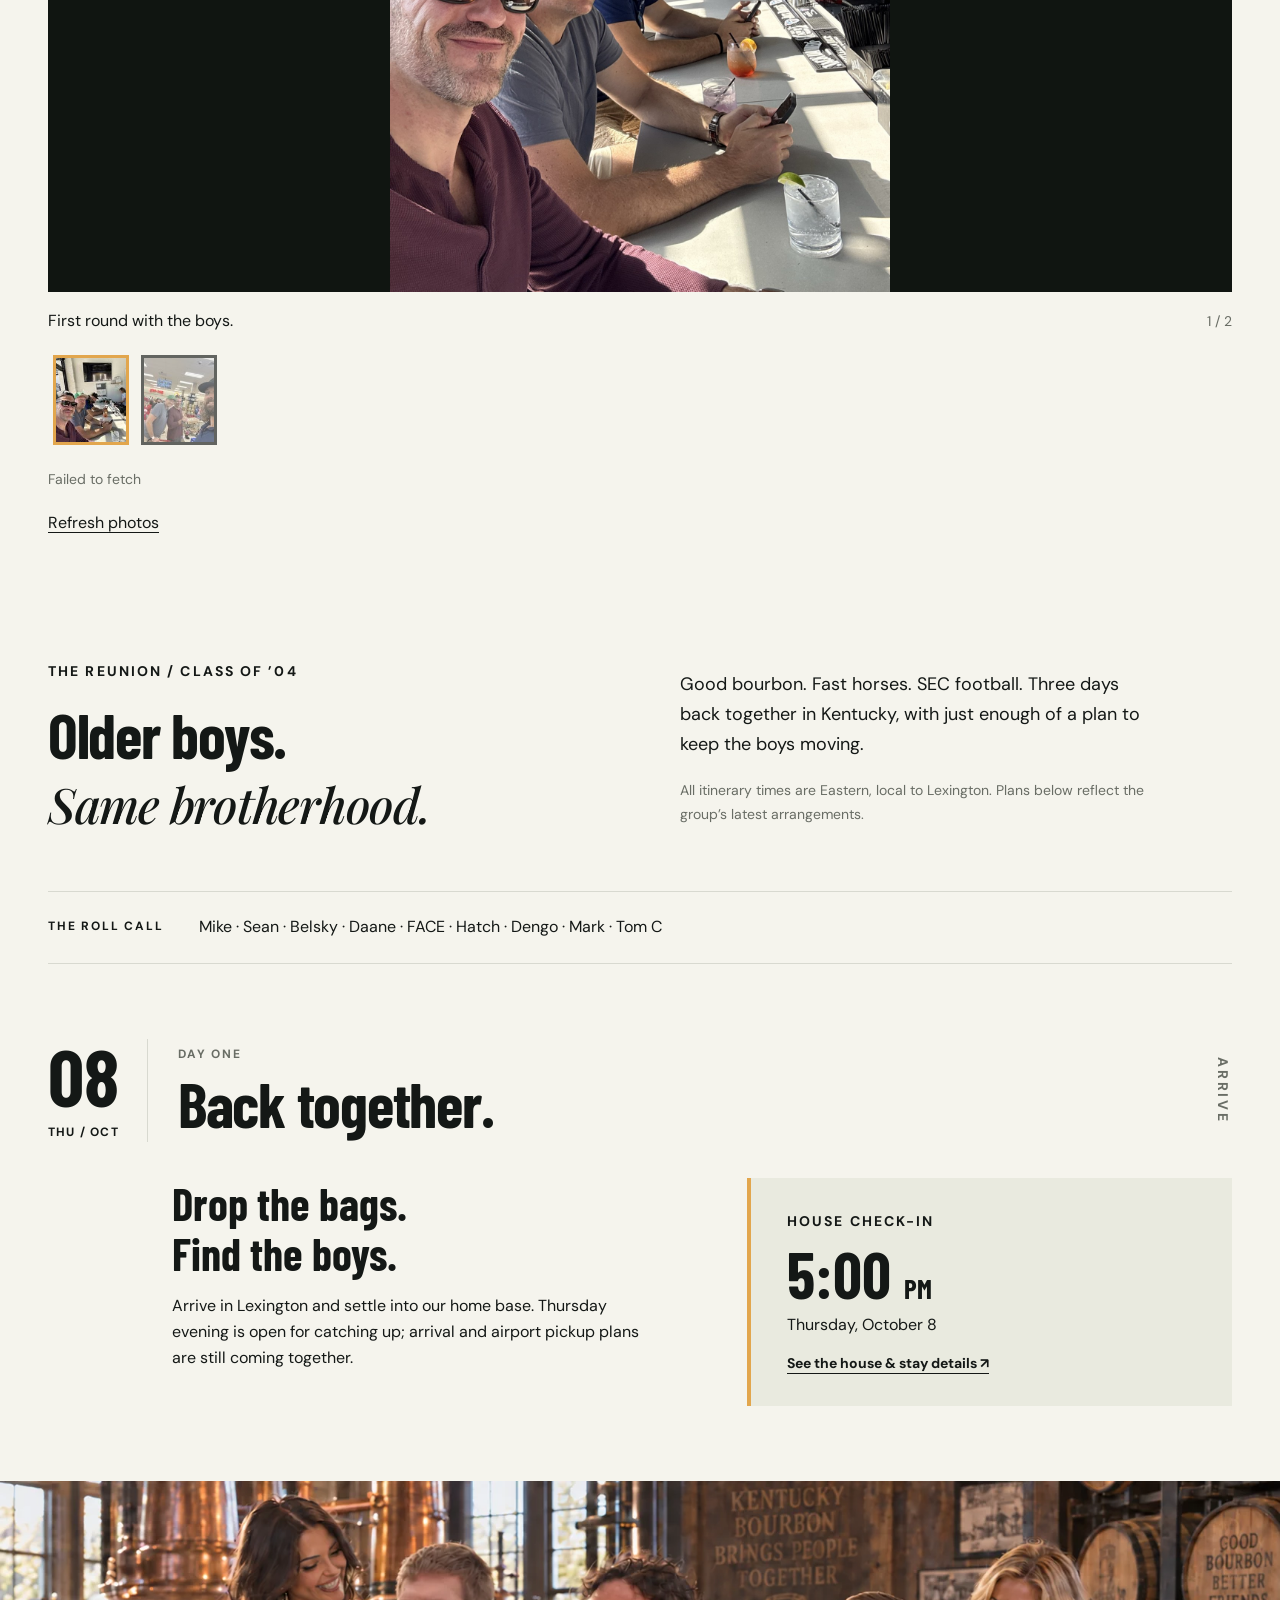
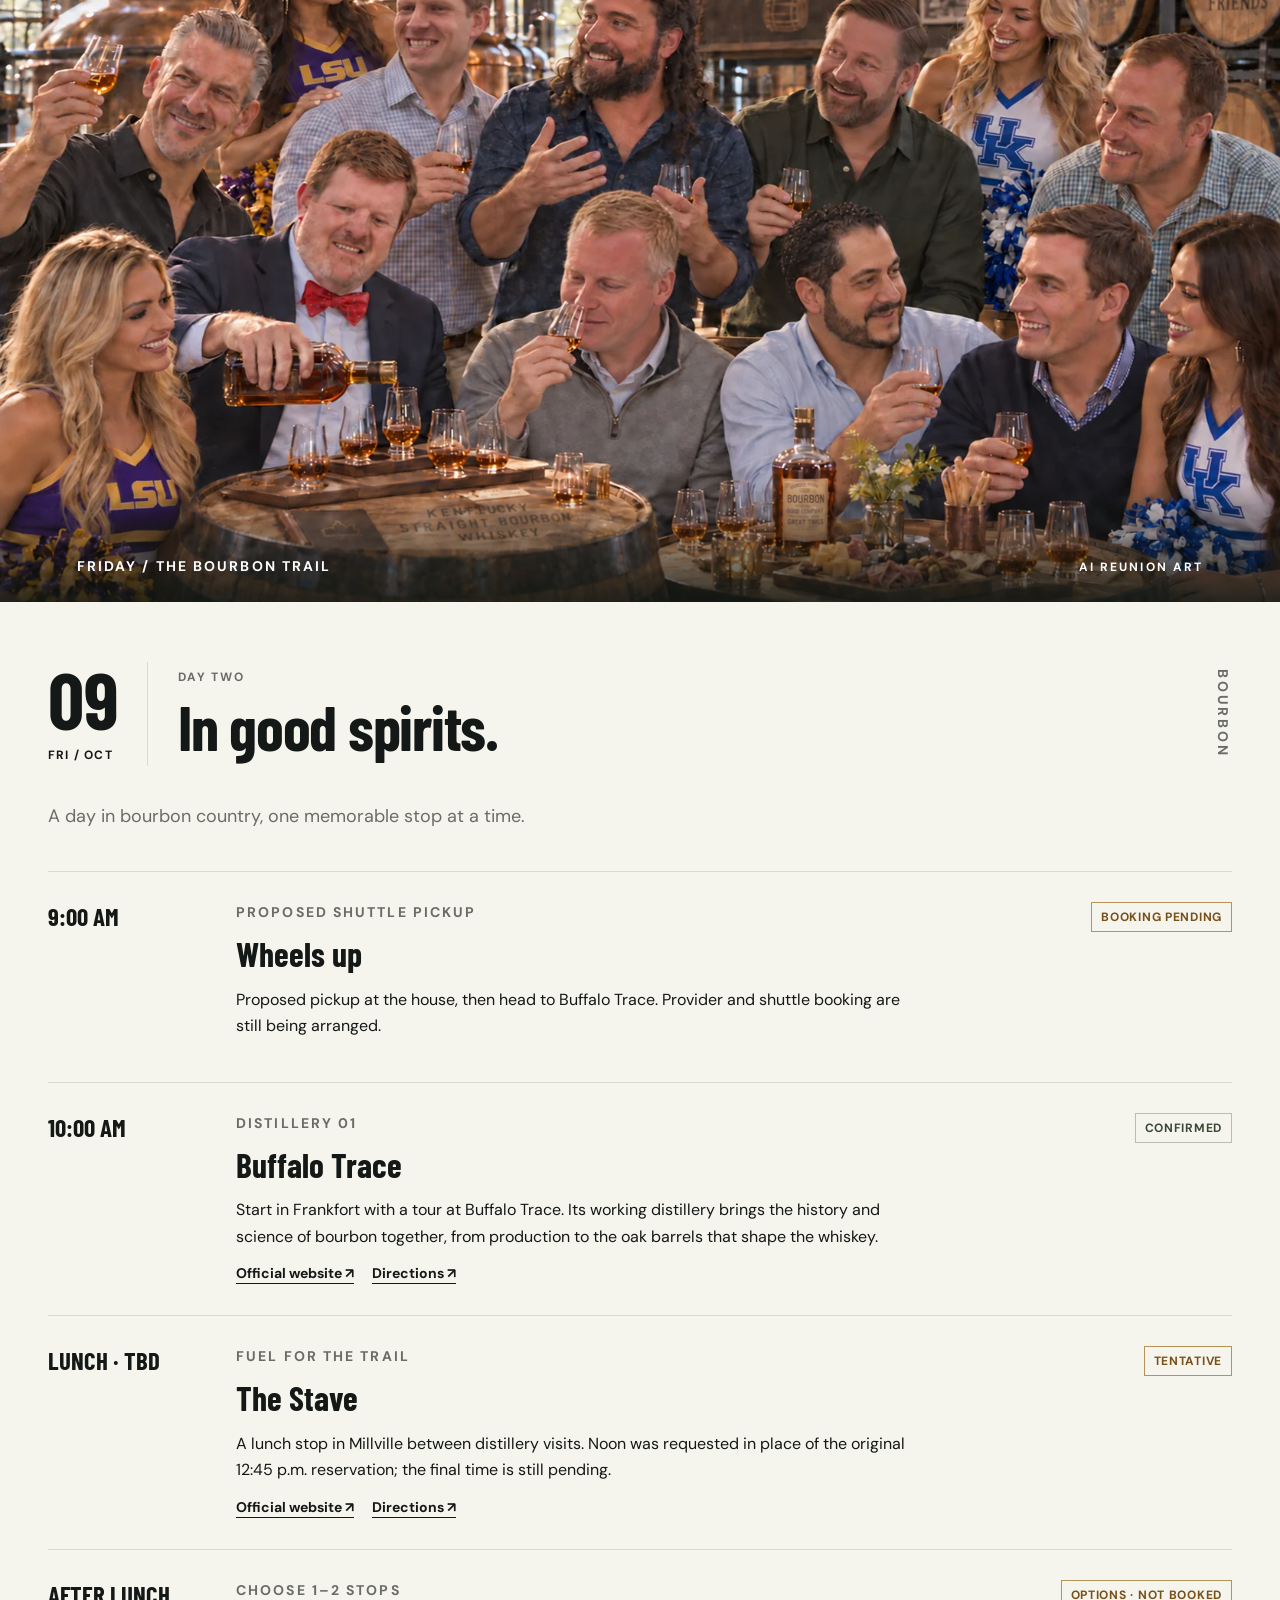
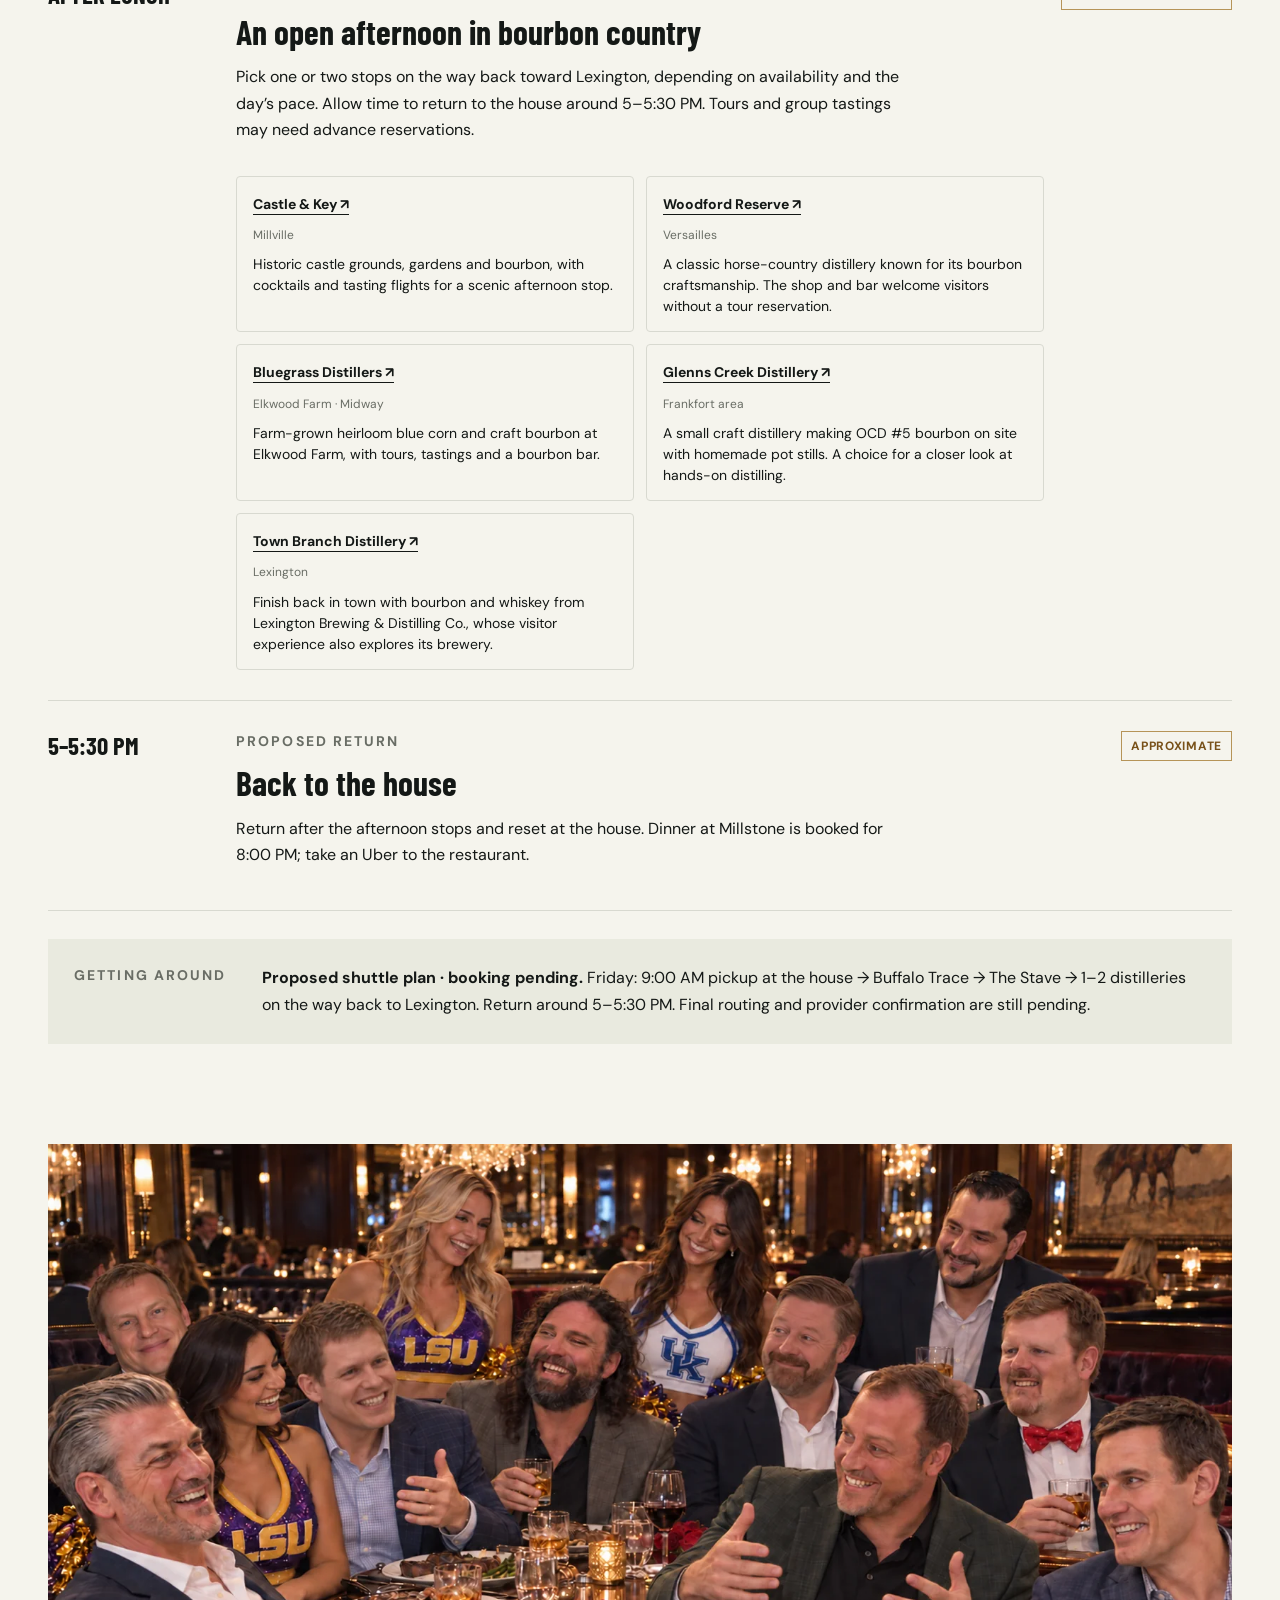
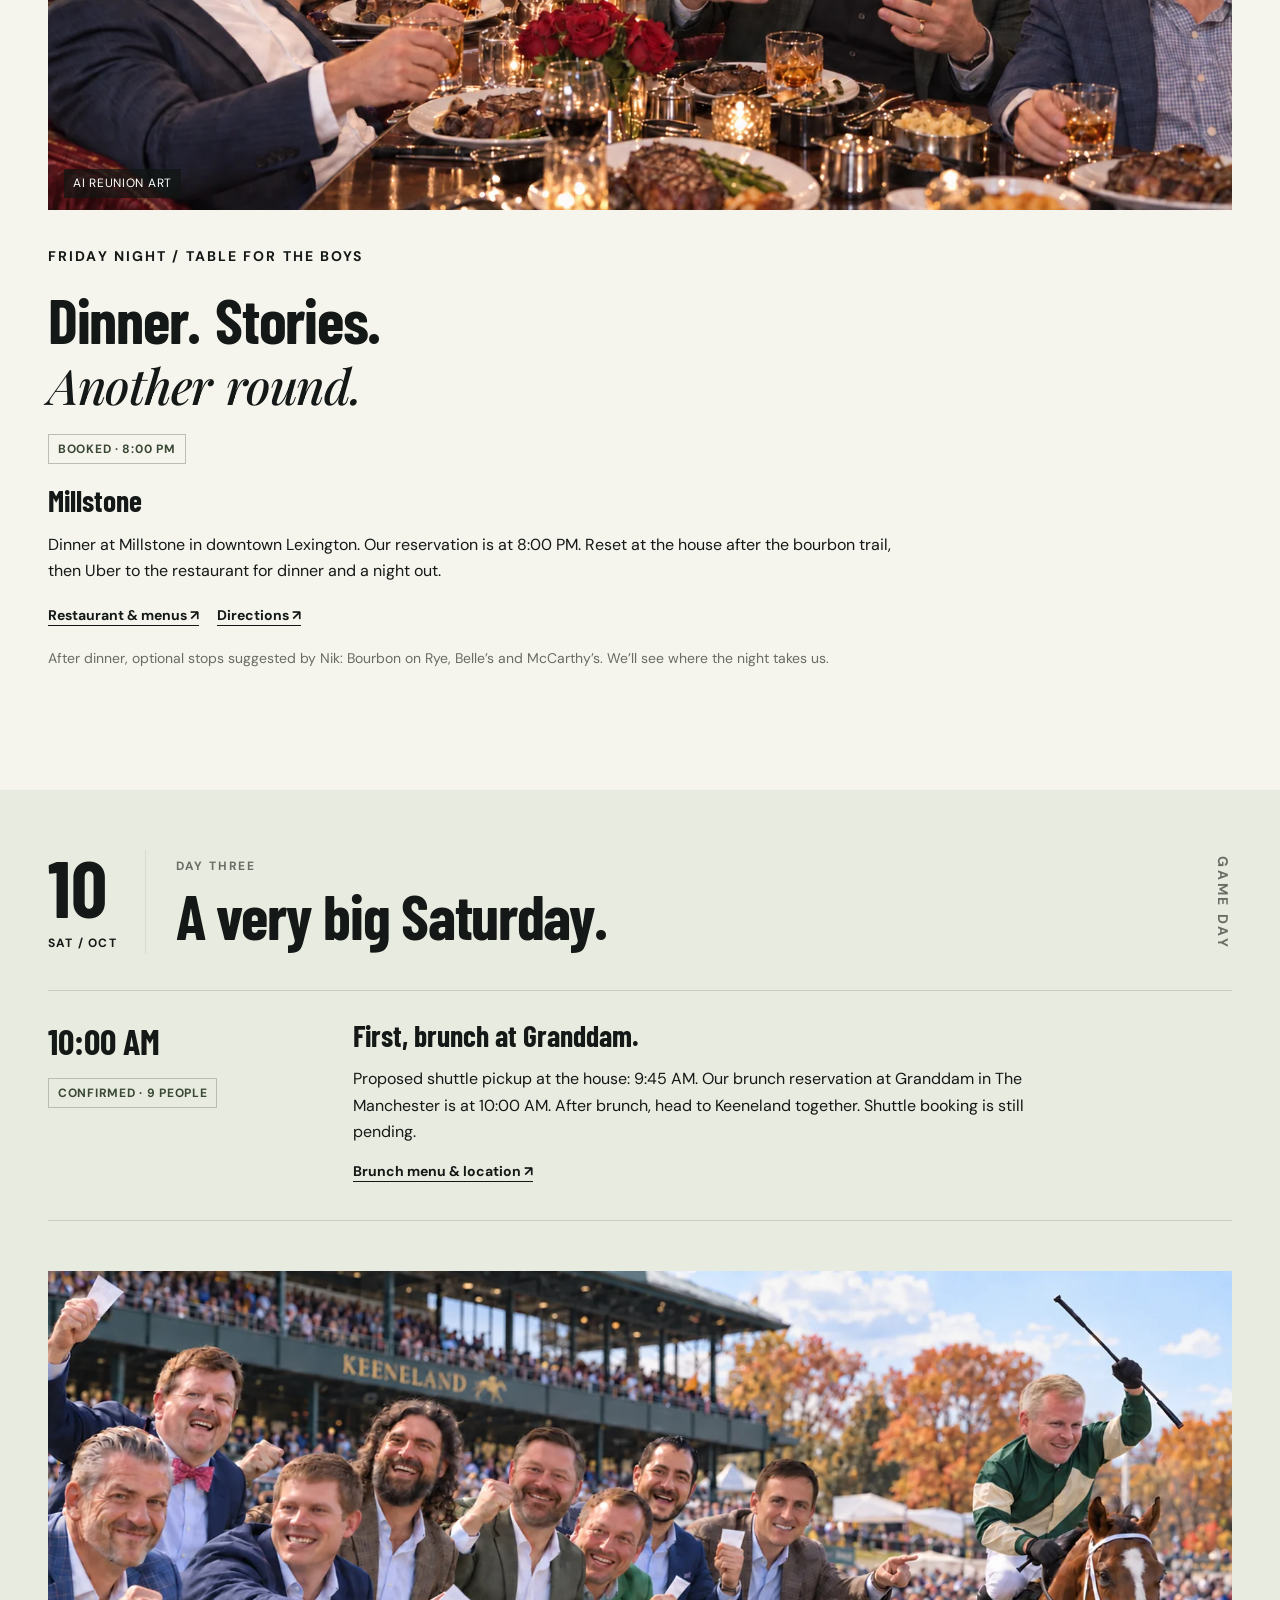
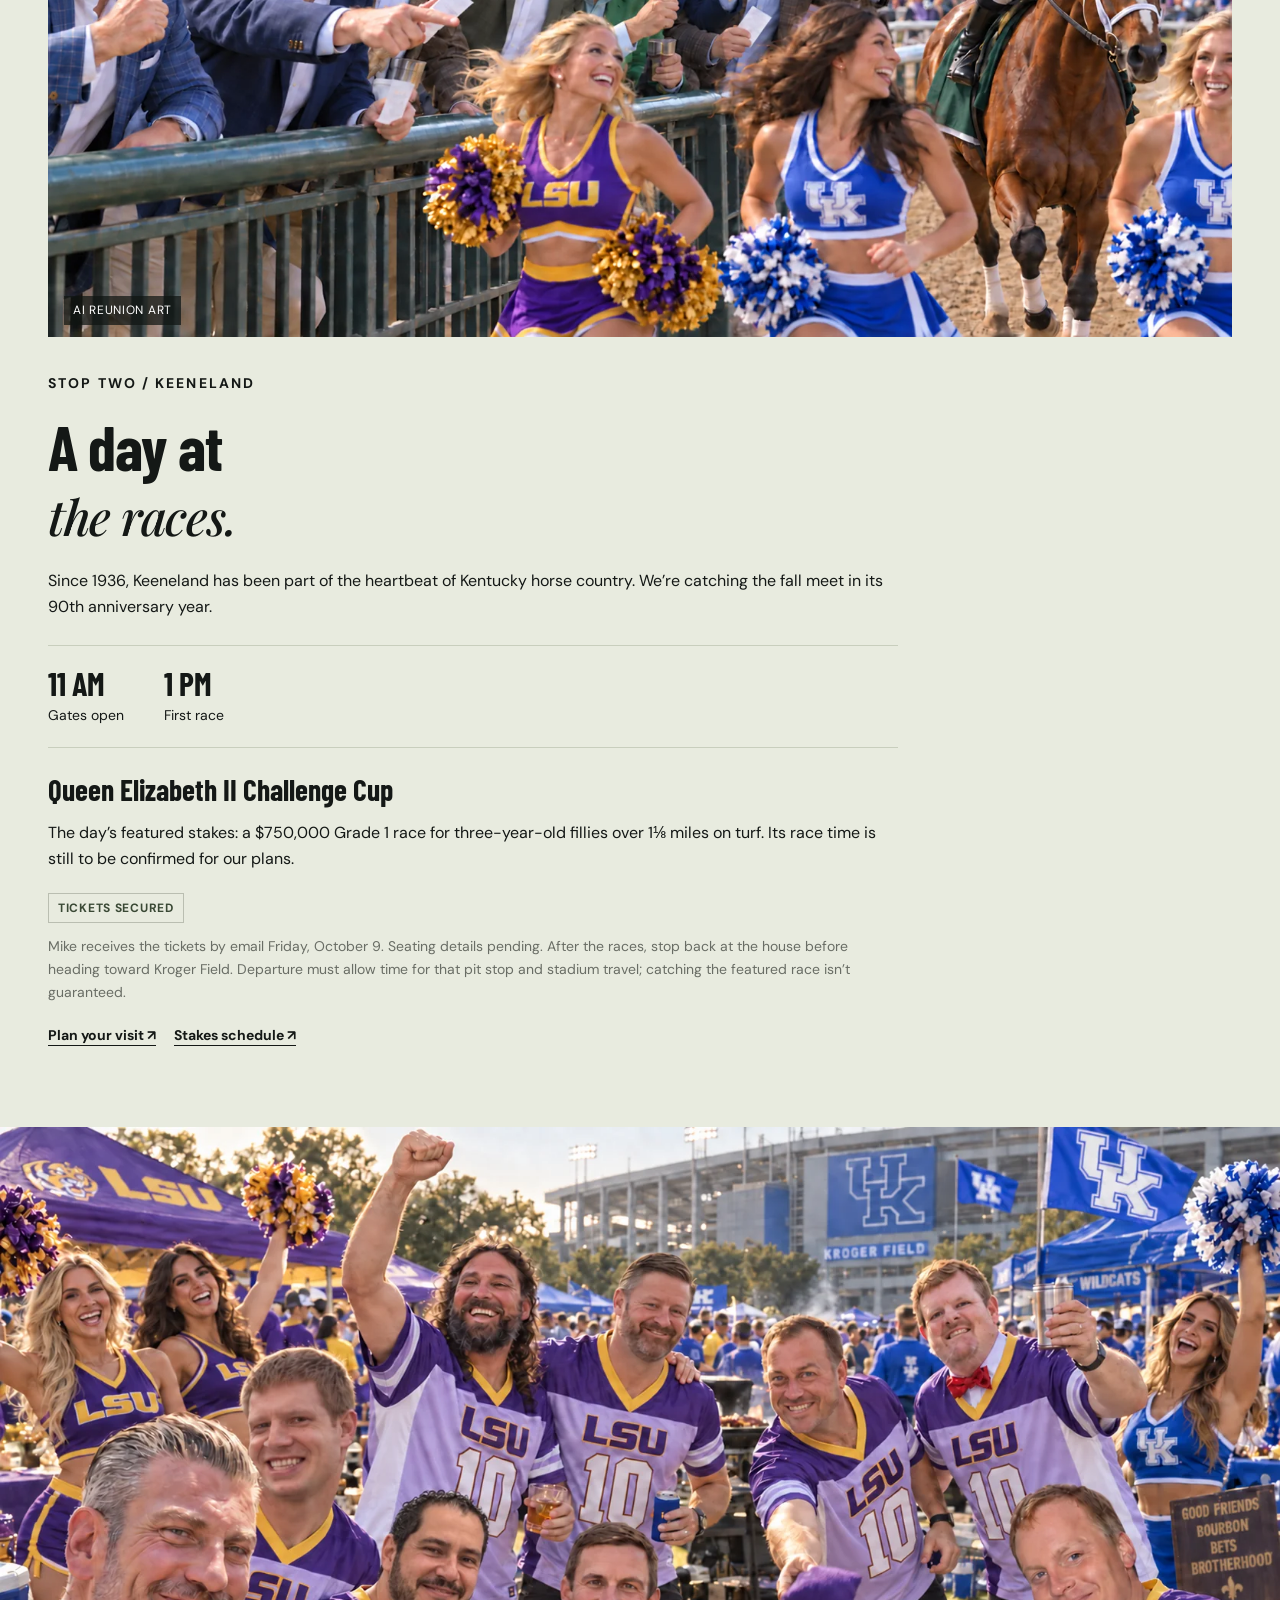
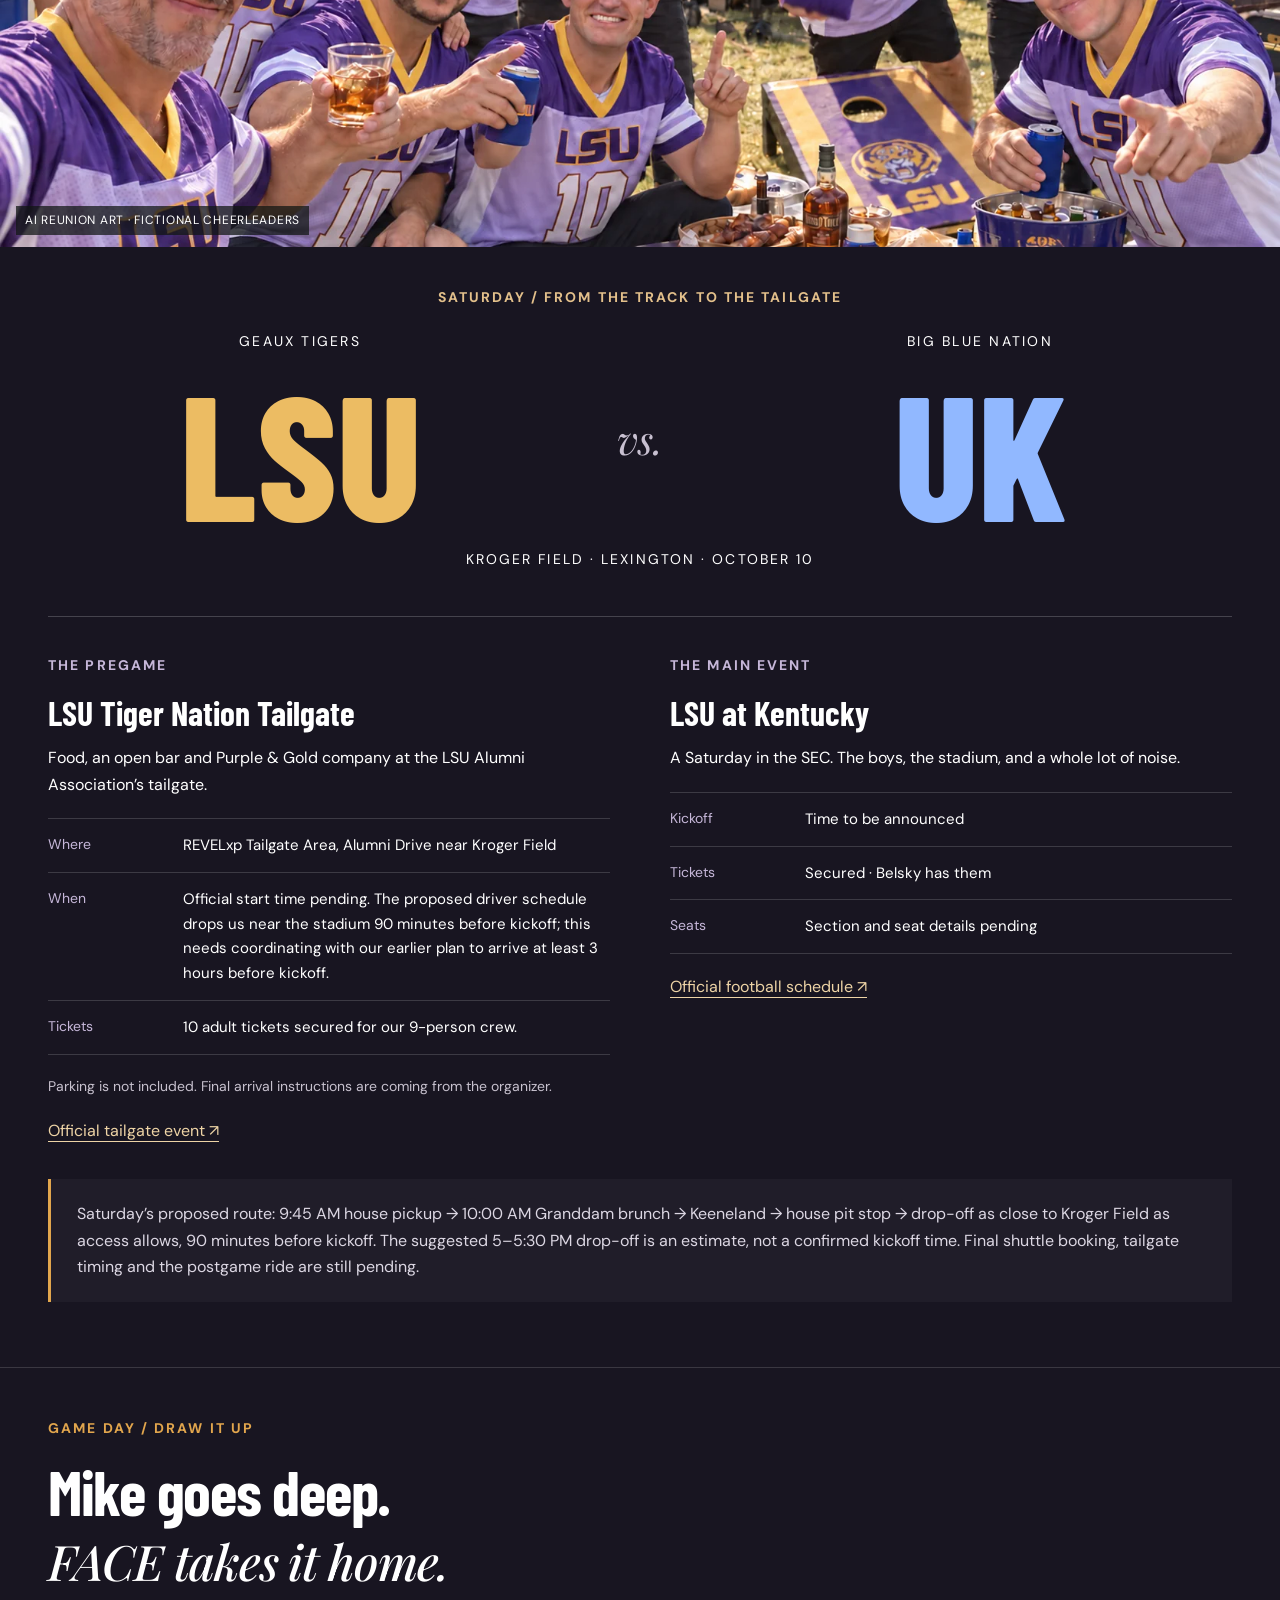
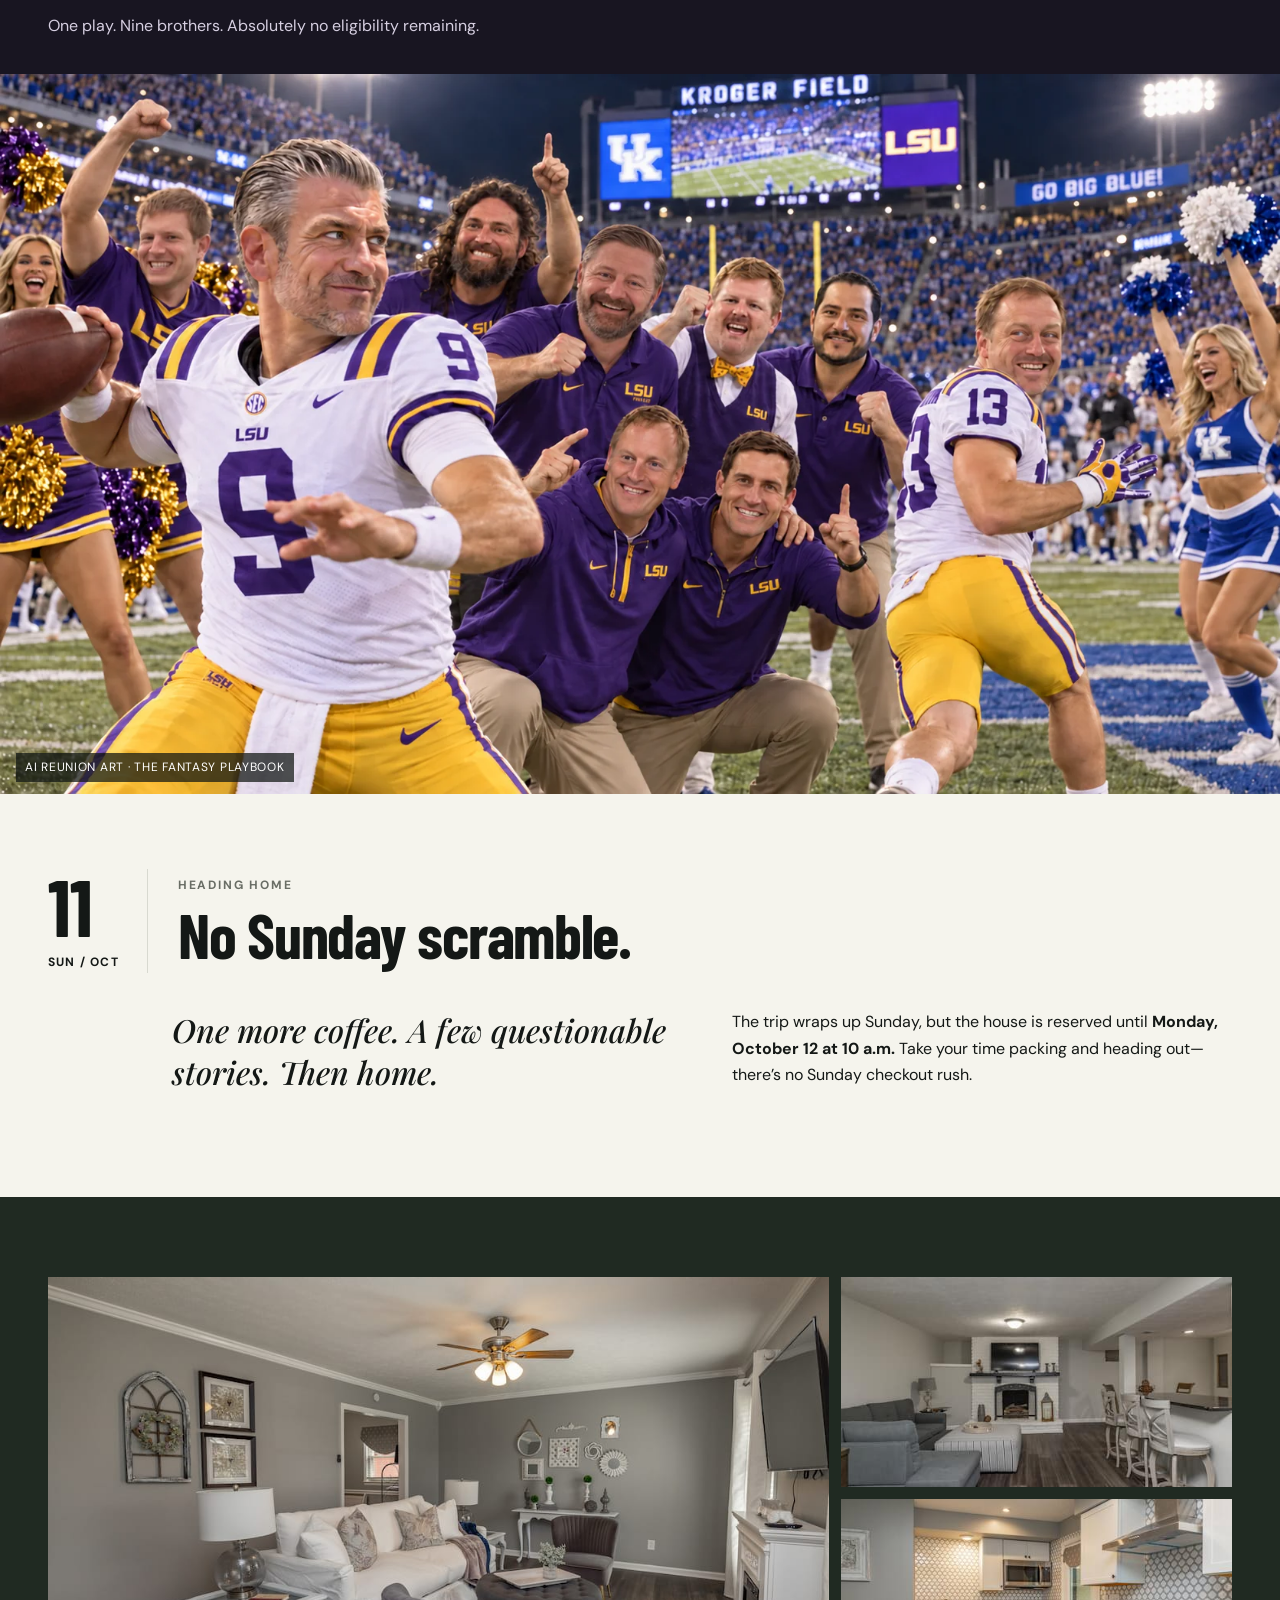
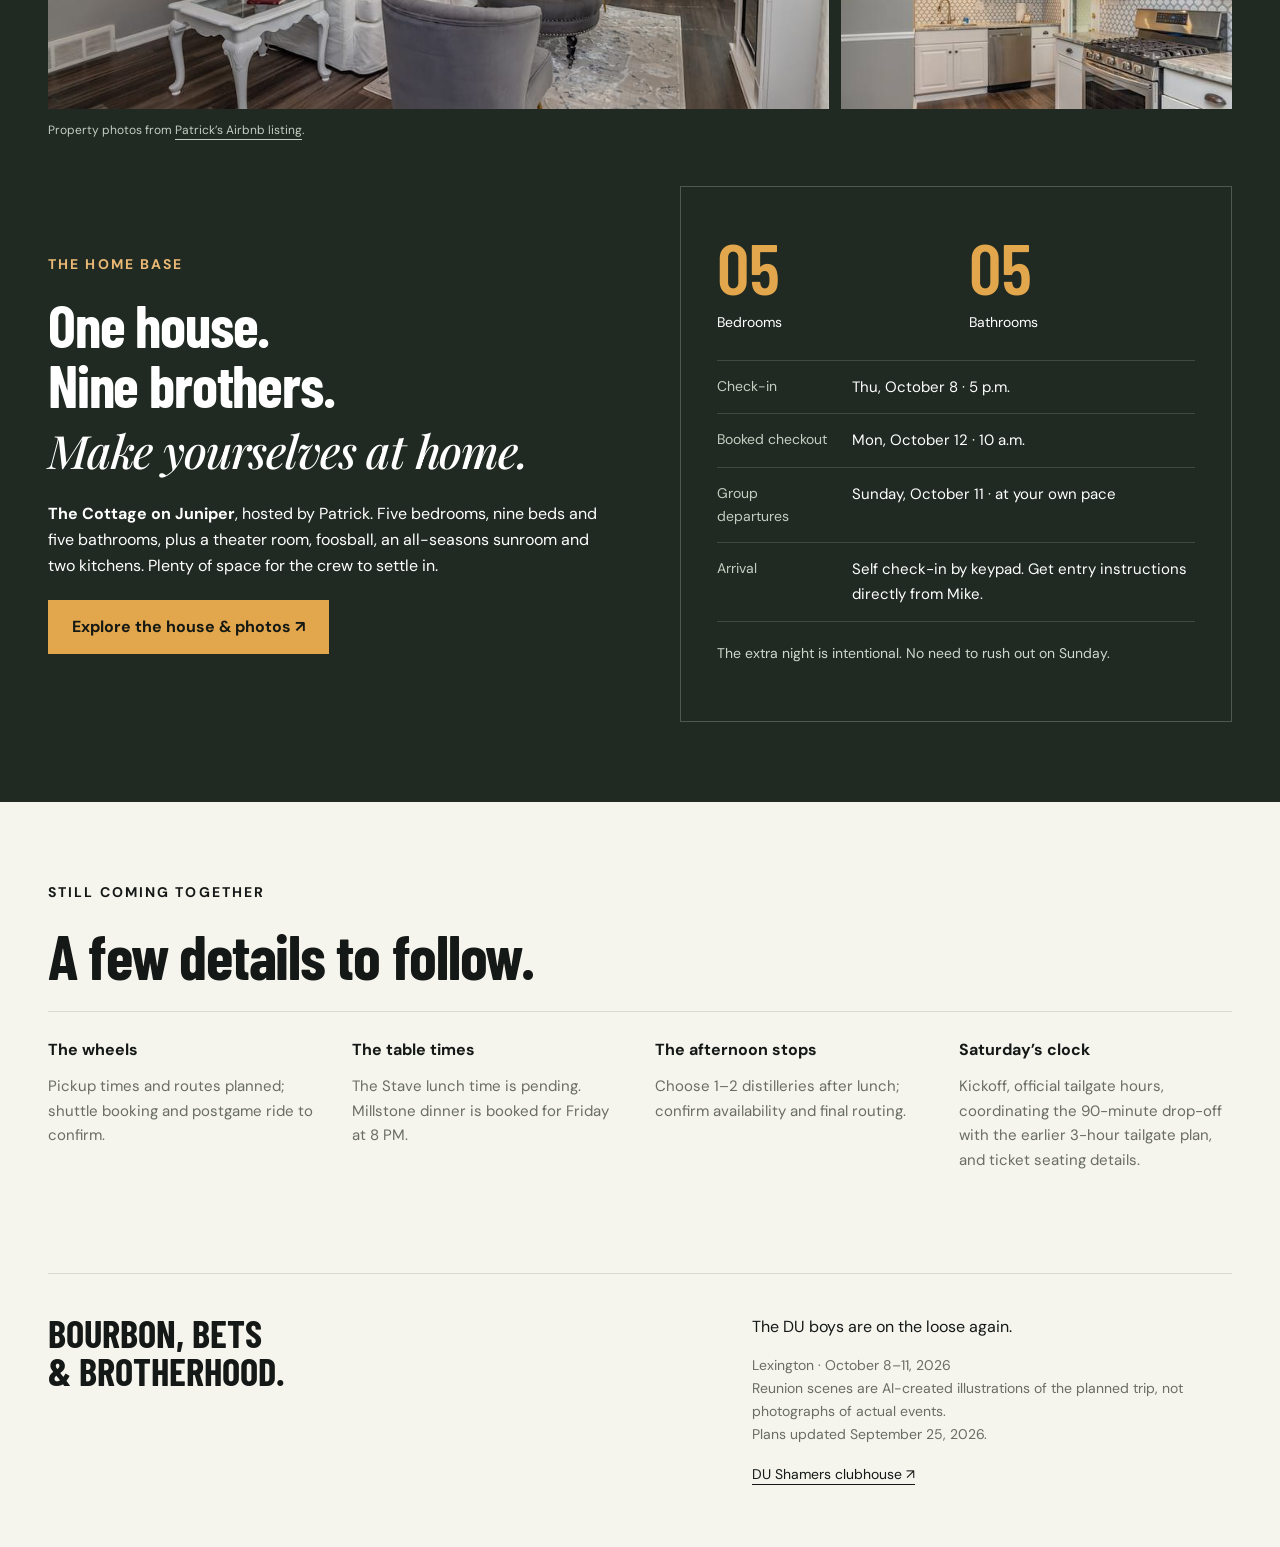
==== commit b1f8f91e: "Add attendee payment tracking and mark Daane paid" ====
--- a/kentucky/index.html
+++ b/kentucky/index.html
@@ -22,6 +22,21 @@
    <article><span class="label">FACE · PAY MIKE</span><strong>$726.43</strong><p>Your $598.20 brunch payment is already credited.</p></article>
    <article><span class="label">DAVID BELSKY · RECEIVES</span><strong>$2,636.81</strong><p>Mike reimburses you. Nothing to send.</p></article>
   </div>
+  <section class="payment-tracker" aria-labelledby="payment-tracker-title">
+   <div class="tracker-heading"><h3 id="payment-tracker-title">The settle-up roll call</h3><span>3 checked off · 6 awaiting payment</span></div>
+   <ul class="payment-roster">
+    <li class="settled"><span class="payment-status-icon" aria-hidden="true">✓</span><div><strong>Mike Stone</strong><span>No payment due · organizer</span></div></li>
+    <li class="settled"><span class="payment-status-icon" aria-hidden="true">✓</span><div><strong>David Belsky</strong><span>No payment due · reimbursement owed</span></div></li>
+    <li class="settled"><span class="payment-status-icon" aria-hidden="true">✓</span><div><strong>Daane</strong><span>Paid</span></div></li>
+    <li><span class="payment-status-icon" aria-hidden="true">○</span><div><strong>Sean</strong><span>Awaiting payment</span></div></li>
+    <li><span class="payment-status-icon" aria-hidden="true">○</span><div><strong>Jason / FACE</strong><span>Awaiting payment</span></div></li>
+    <li><span class="payment-status-icon" aria-hidden="true">○</span><div><strong>Hatch</strong><span>Awaiting payment</span></div></li>
+    <li><span class="payment-status-icon" aria-hidden="true">○</span><div><strong>Jose / Dengo</strong><span>Awaiting payment</span></div></li>
+    <li><span class="payment-status-icon" aria-hidden="true">○</span><div><strong>Mark</strong><span>Awaiting payment</span></div></li>
+    <li><span class="payment-status-icon" aria-hidden="true">○</span><div><strong>Tom C</strong><span>Awaiting payment</span></div></li>
+   </ul>
+   <p class="small">Updated October 18, 2026. Mike updates this list as payments are confirmed. David’s check mark means he has nothing to pay; his reimbursement is listed separately above.</p>
+  </section>
   <div class="payment-options">
    <article class="payment-card"><div><h3>Venmo</h3><p>@Mike-Stone-33</p><a class="button primary" href="https://venmo.com/code?user_id=2447617640366080947&amp;created=1792350996.918236" target="_blank" rel="noopener noreferrer">Open Venmo ↗</a></div><a href="assets/venmo-qr.jpg" target="_blank" rel="noopener noreferrer" aria-label="Enlarge Mike Stone’s Venmo QR code"><img src="assets/venmo-qr.jpg" width="1179" height="1188" alt="Venmo payment QR code for Mike Stone, @Mike-Stone-33"></a></article>
    <article class="payment-card"><div><h3>PayPal</h3><p>mpstone@asu.edu</p><a class="button primary" href="https://www.paypal.com/qrcodes/p2pqrc/LCLH6JEH7QF7N" target="_blank" rel="noopener noreferrer">Open PayPal ↗</a></div><a href="assets/paypal-qr.jpg" target="_blank" rel="noopener noreferrer" aria-label="Enlarge Mike Stone’s PayPal QR code"><img src="assets/paypal-qr.jpg" width="1179" height="1263" alt="PayPal payment QR code for Mike Stone"></a></article>
@@ -29,7 +44,7 @@
   <p class="settlement-help">All amounts are in USD. Tap a payment button on your phone, or scan a QR code from another device. Please include your name and “Kentucky trip” in the payment note.</p>
   <details class="expense-details"><summary>See the expense breakdown <span>$11,921.68 shared across 9 people</span></summary><div class="expense-content"><table><caption>Shared trip expenses (USD)</caption><thead><tr><th scope="col">Expense</th><th scope="col">Paid by</th><th scope="col">Amount</th></tr></thead><tbody>
   <tr><td>Airbnb · four nights</td><td>Mike</td><td>$4,542.35</td></tr><tr><td>Transportation</td><td>David</td><td>$1,350.00</td></tr><tr><td>Keeneland</td><td>Mike</td><td>$377.36</td></tr><tr><td>Football tickets</td><td>David</td><td>$2,611.44</td></tr><tr><td>Tailgate · nine tickets</td><td>Mike</td><td>$1,350.00</td></tr><tr><td>Saturday brunch</td><td>FACE</td><td>$598.20</td></tr><tr><td>Friday lunch</td><td>Mike</td><td>$622.25</td></tr><tr><td>Friday dinner</td><td>Mike</td><td>$470.08</td></tr>
-  </tbody><tfoot><tr><th scope="row" colspan="2">Total shared expenses</th><td>$11,921.68</td></tr></tfoot></table><p>Mike is covering the accidentally booked fifth Airbnb night and the extra tailgate ticket personally. Neither is included above. All shared expenses are split equally nine ways; the rounding penny goes to Mike’s share.</p><p class="small">Balances calculated October 18, 2026, before any repayments. This page does not automatically track payments.</p></div></details>
+  </tbody><tfoot><tr><th scope="row" colspan="2">Total shared expenses</th><td>$11,921.68</td></tr></tfoot></table><p>Mike is covering the accidentally booked fifth Airbnb night and the extra tailgate ticket personally. Neither is included above. All shared expenses are split equally nine ways; the rounding penny goes to Mike’s share.</p><p class="small">Original settlement amounts calculated October 18, 2026. See the roll call above for manually confirmed payment status.</p></div></details>
  </div>
 </section>
 
--- a/kentucky/trip.css
+++ b/kentucky/trip.css
@@ -55,3 +55,5 @@
 .payment-options{display:grid;grid-template-columns:1fr 1fr;gap:20px;margin-top:22px}.payment-card{display:flex;justify-content:space-between;align-items:center;gap:20px;padding:18px 22px;background:#fff;border:1px solid #ccd1c2}.payment-card h3{margin-bottom:5px;font-size:2rem}.payment-card p{font-size:.9rem;margin-bottom:15px;overflow-wrap:anywhere}.payment-card .button{padding:10px 16px;font-size:.85rem}.payment-card>a{flex:0 0 155px}.payment-card img{height:auto;object-fit:contain;max-height:170px}.settlement-help{font-size:.8rem;color:#4e584a;margin:16px 0}
 .expense-details{border-top:1px solid #bfc7b5;font-size:.875rem}.expense-details summary{cursor:pointer;padding:16px 0;font-weight:700}.expense-details summary span{float:right;color:#59634f;font-weight:400}.expense-content{max-width:850px;padding-bottom:8px}.expense-content table{width:100%;border-collapse:collapse;margin-bottom:18px;font-size:.875rem}.expense-content caption{text-align:left;font-weight:700;padding-bottom:10px}.expense-content th,.expense-content td{text-align:left;padding:9px 8px;border-bottom:1px solid #cbd1c2}.expense-content tr>:last-child{text-align:right;font-variant-numeric:tabular-nums;white-space:nowrap}.expense-content tfoot{font-weight:700}.expense-content p{margin-bottom:10px}
 @media(max-width:900px){.settlement{padding-top:30px}.settlement-heading{grid-template-columns:1fr;gap:0}.settlement-heading h2{font-size:3rem}.settlement-heading>p{font-size:.9rem}.settlement-balances{grid-template-columns:1fr}.settlement-balances article{padding:16px 20px}.settlement-balances article+article{border-left:0;border-top:1px solid #ccd1c2}.settlement-balances strong{font-size:2.5rem}.payment-options{grid-template-columns:1fr;gap:12px}.payment-card{padding:16px;gap:12px}.payment-card>a{flex-basis:125px}.expense-details summary span{float:none;display:block;margin-top:5px;font-size:.75rem}.expense-content table{font-size:.8rem}}
+
+.payment-tracker{margin-top:24px;padding:22px;background:#f5f4ed;border:1px solid #bfc7b5}.tracker-heading{display:flex;justify-content:space-between;align-items:baseline;gap:12px}.tracker-heading h3{font-size:1.7rem;margin-bottom:16px}.tracker-heading>span{font-size:.8rem;color:#59634f}.payment-roster{display:grid;grid-template-columns:repeat(3,minmax(0,1fr));gap:10px 20px;list-style:none;padding:0;margin:0 0 16px}.payment-roster li{display:flex;align-items:center;gap:10px;padding:10px 0;border-top:1px solid var(--line)}.payment-status-icon{font-size:1.4rem;color:#777d71;flex-shrink:0}.settled .payment-status-icon{color:#356038;font-weight:700}.payment-roster strong{font-size:.9rem;display:block}.payment-roster div>span{font-size:.75rem;color:#59634f;display:block}.payment-tracker>.small{font-size:.75rem;margin:0}@media(max-width:700px){.payment-roster{grid-template-columns:repeat(2,minmax(0,1fr))}.tracker-heading{display:block}.tracker-heading h3{margin-bottom:6px}.tracker-heading>span{display:block;margin-bottom:14px}}@media(max-width:420px){.payment-roster{grid-template-columns:1fr}}
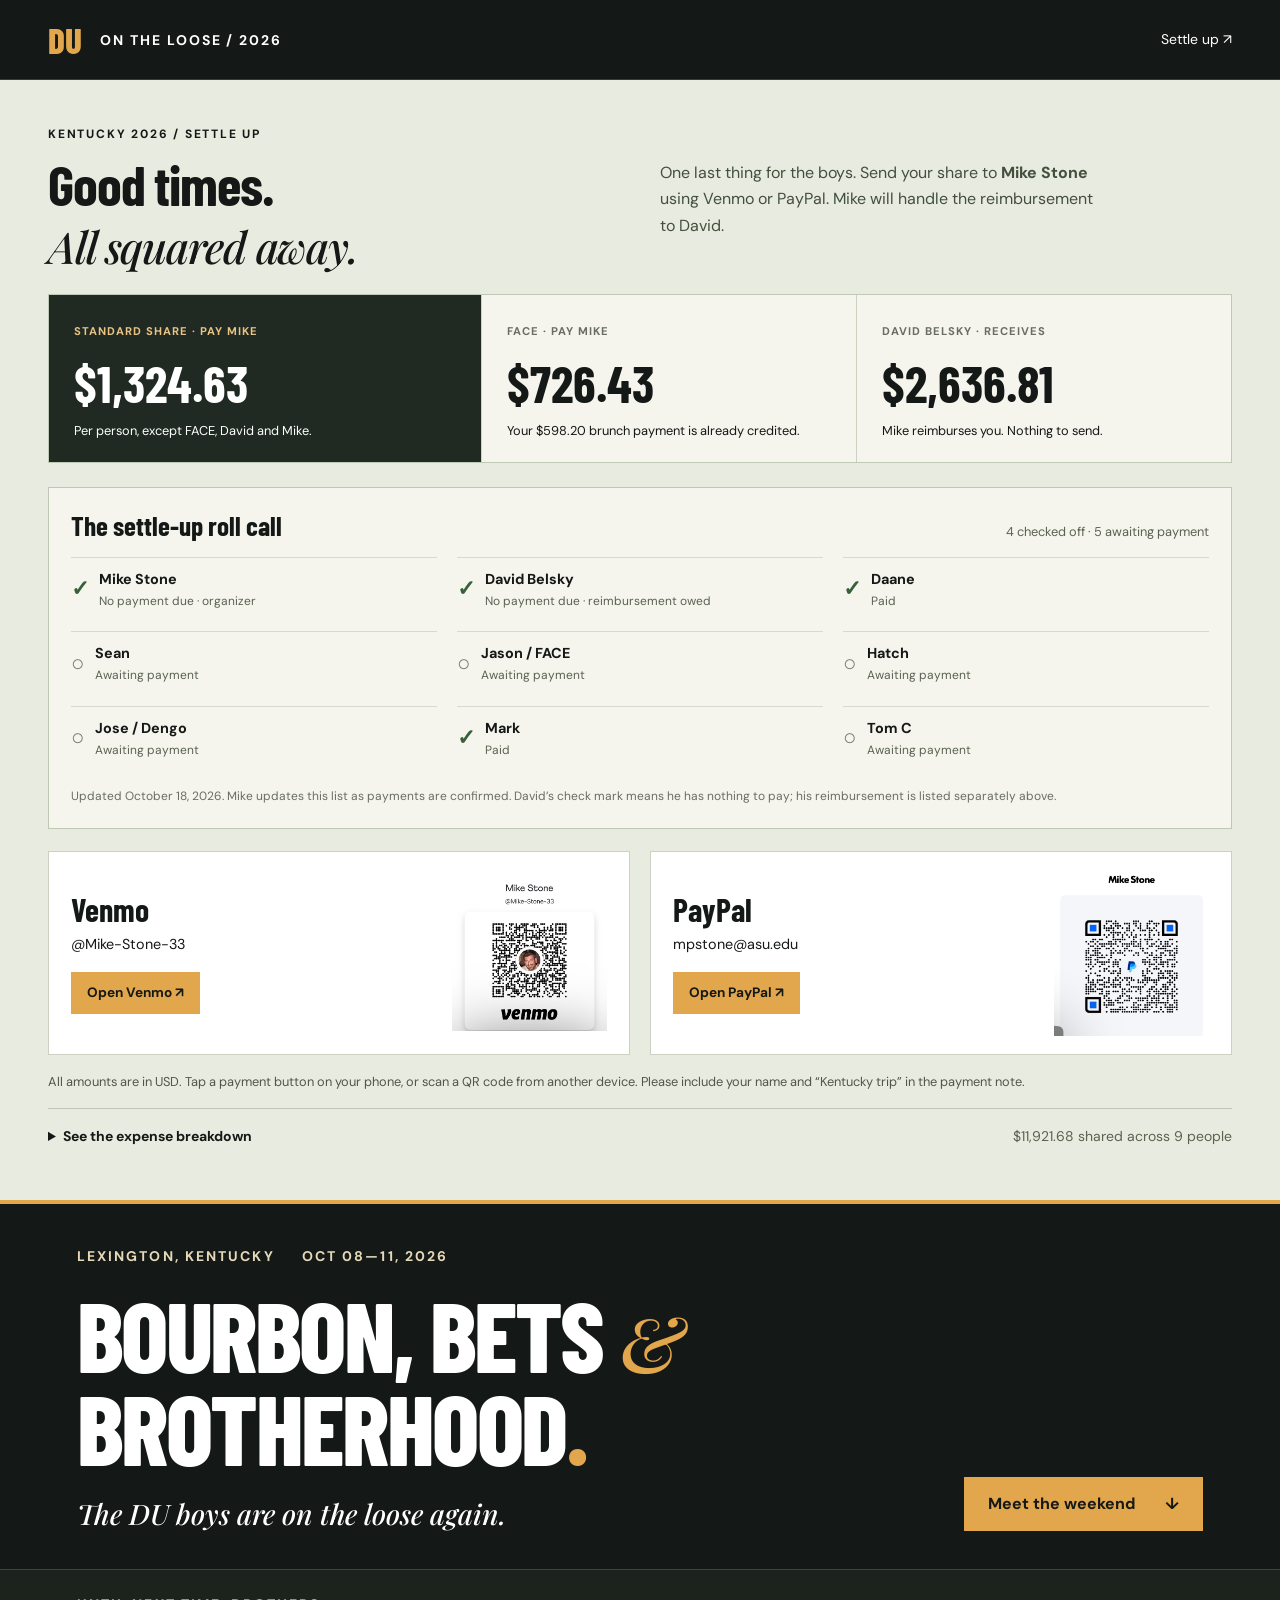
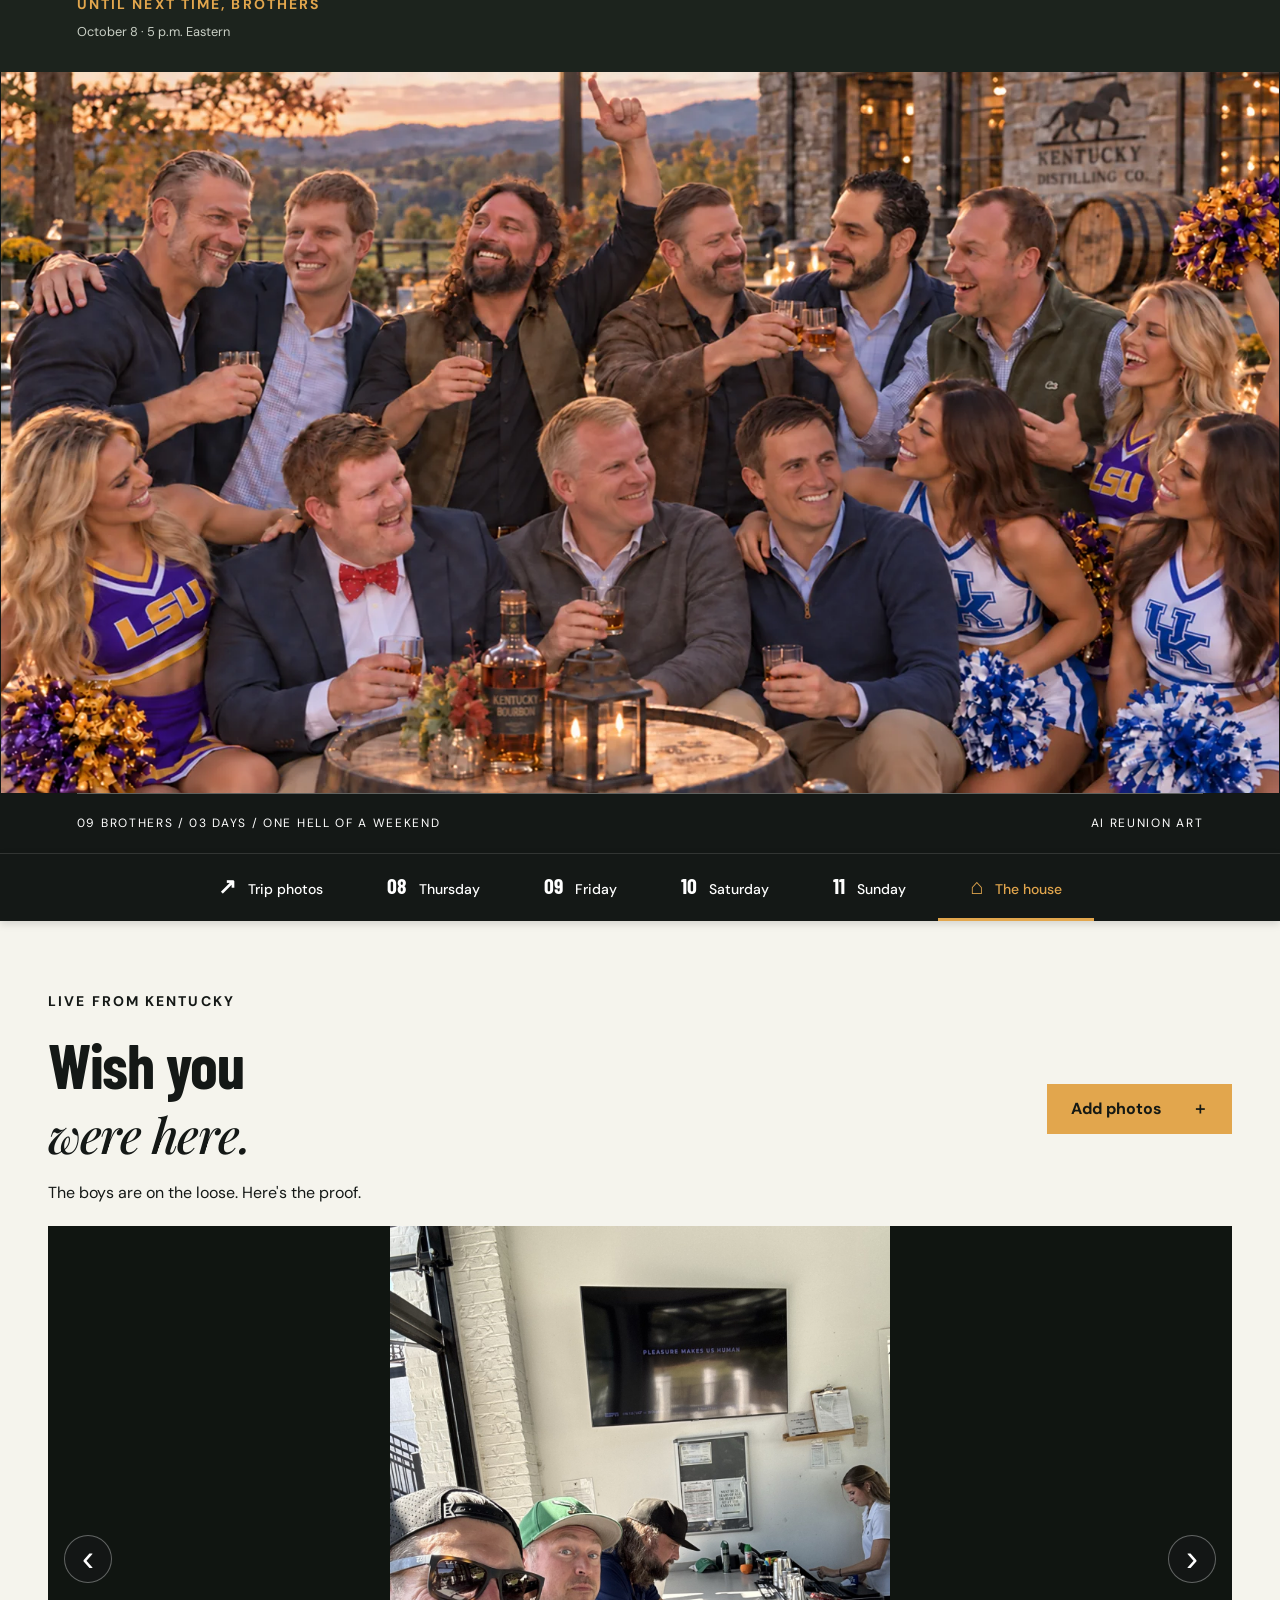
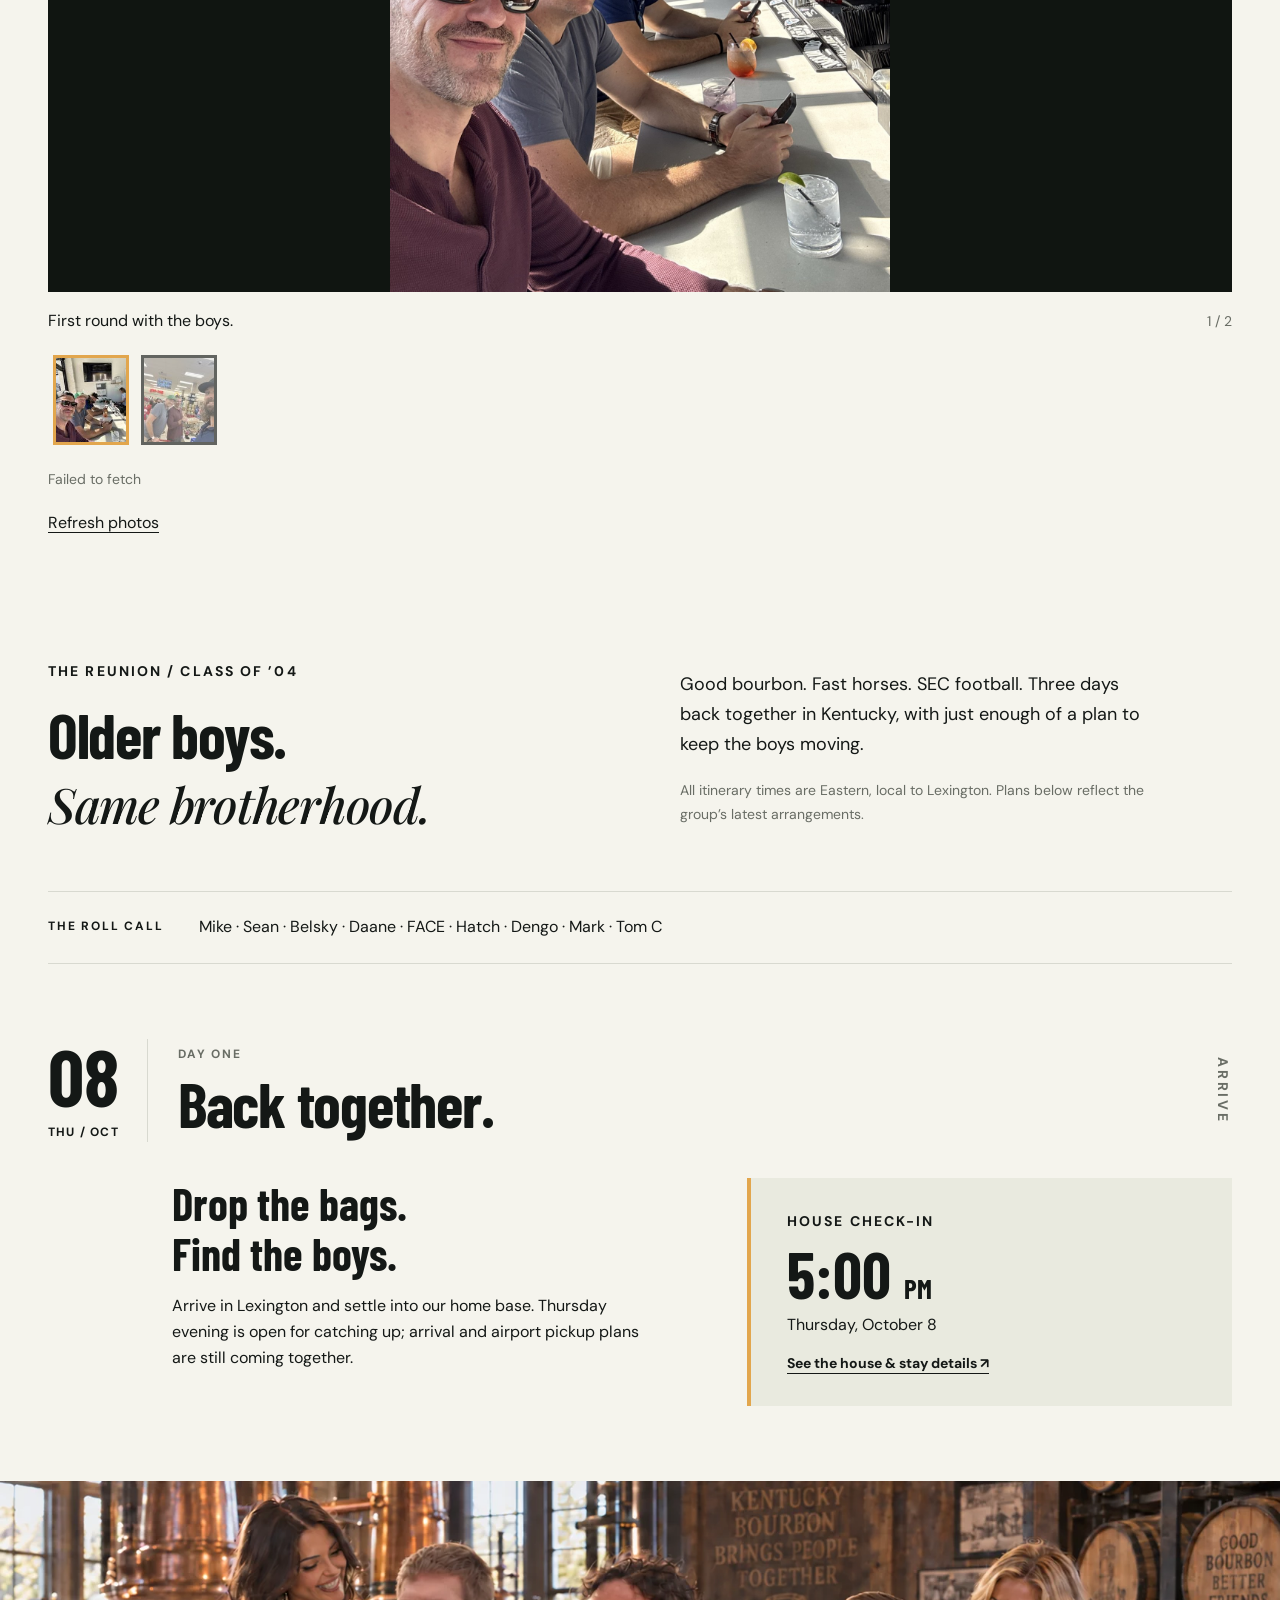
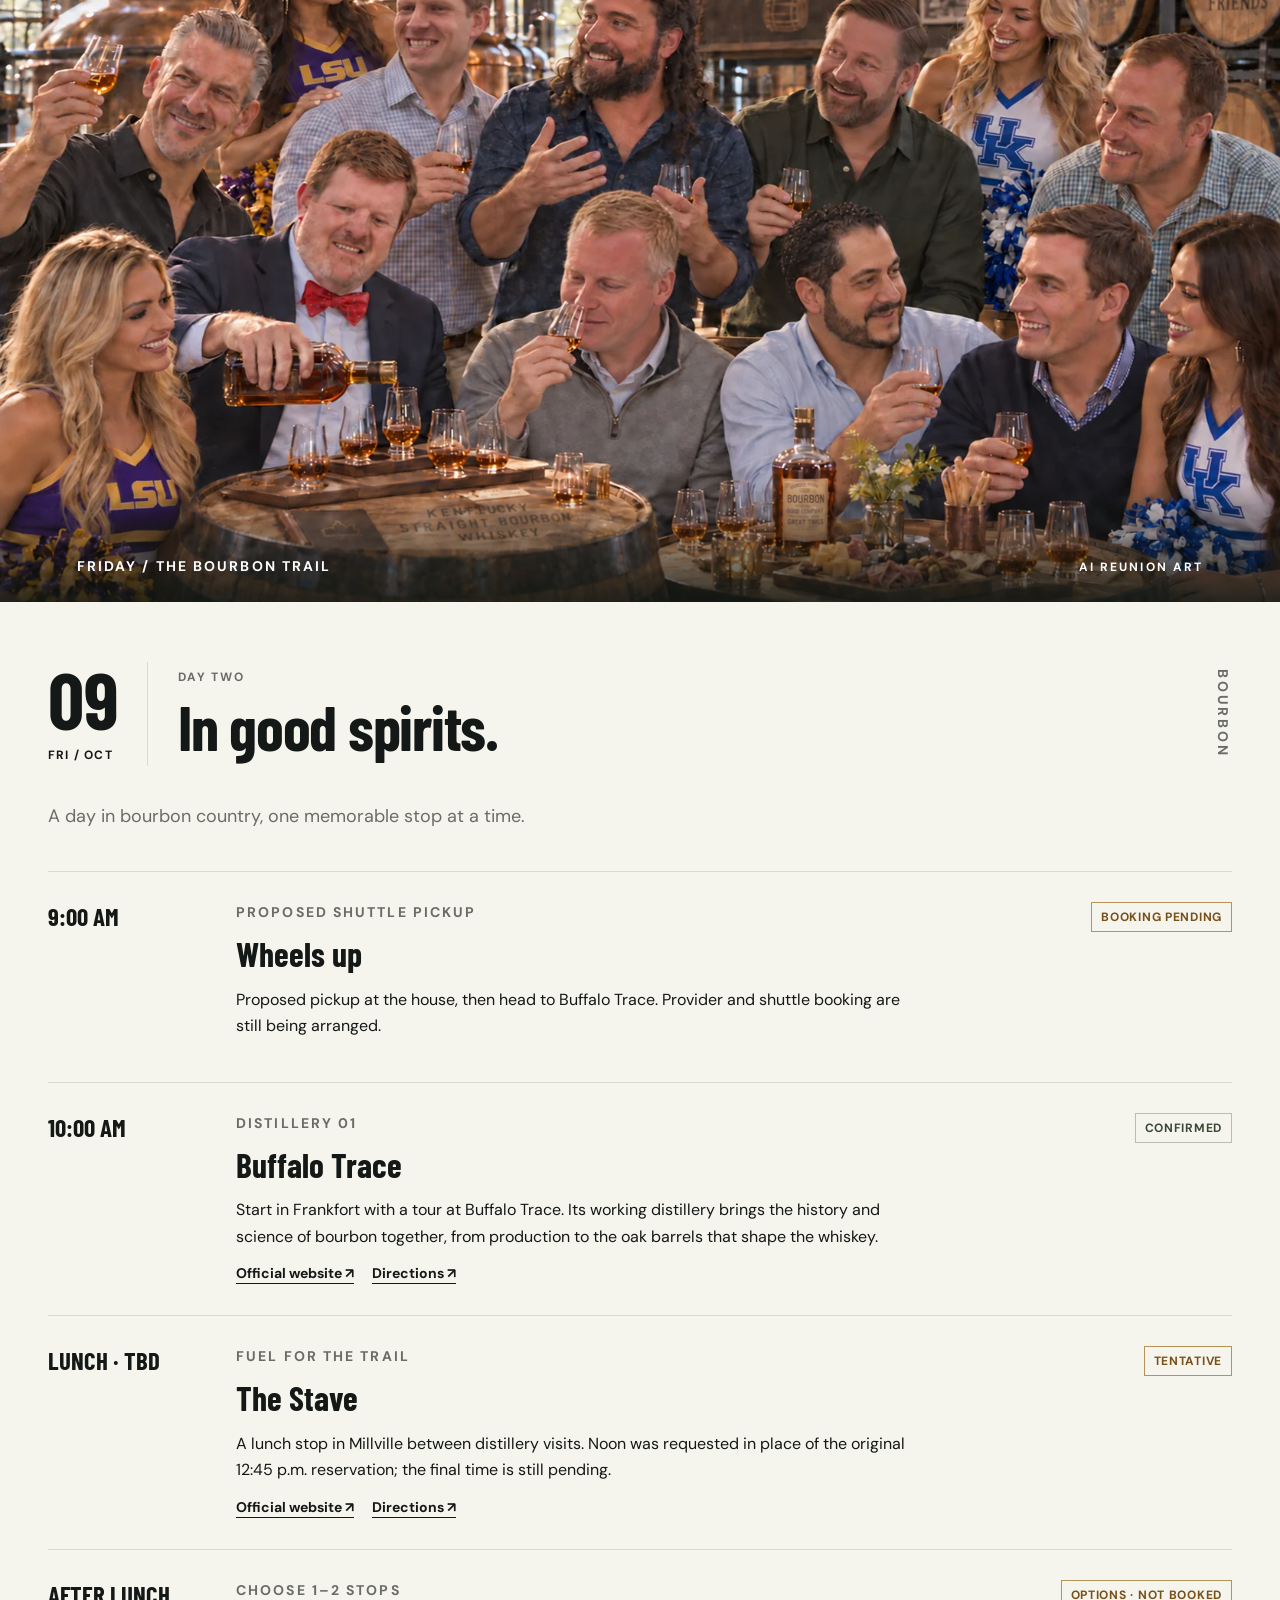
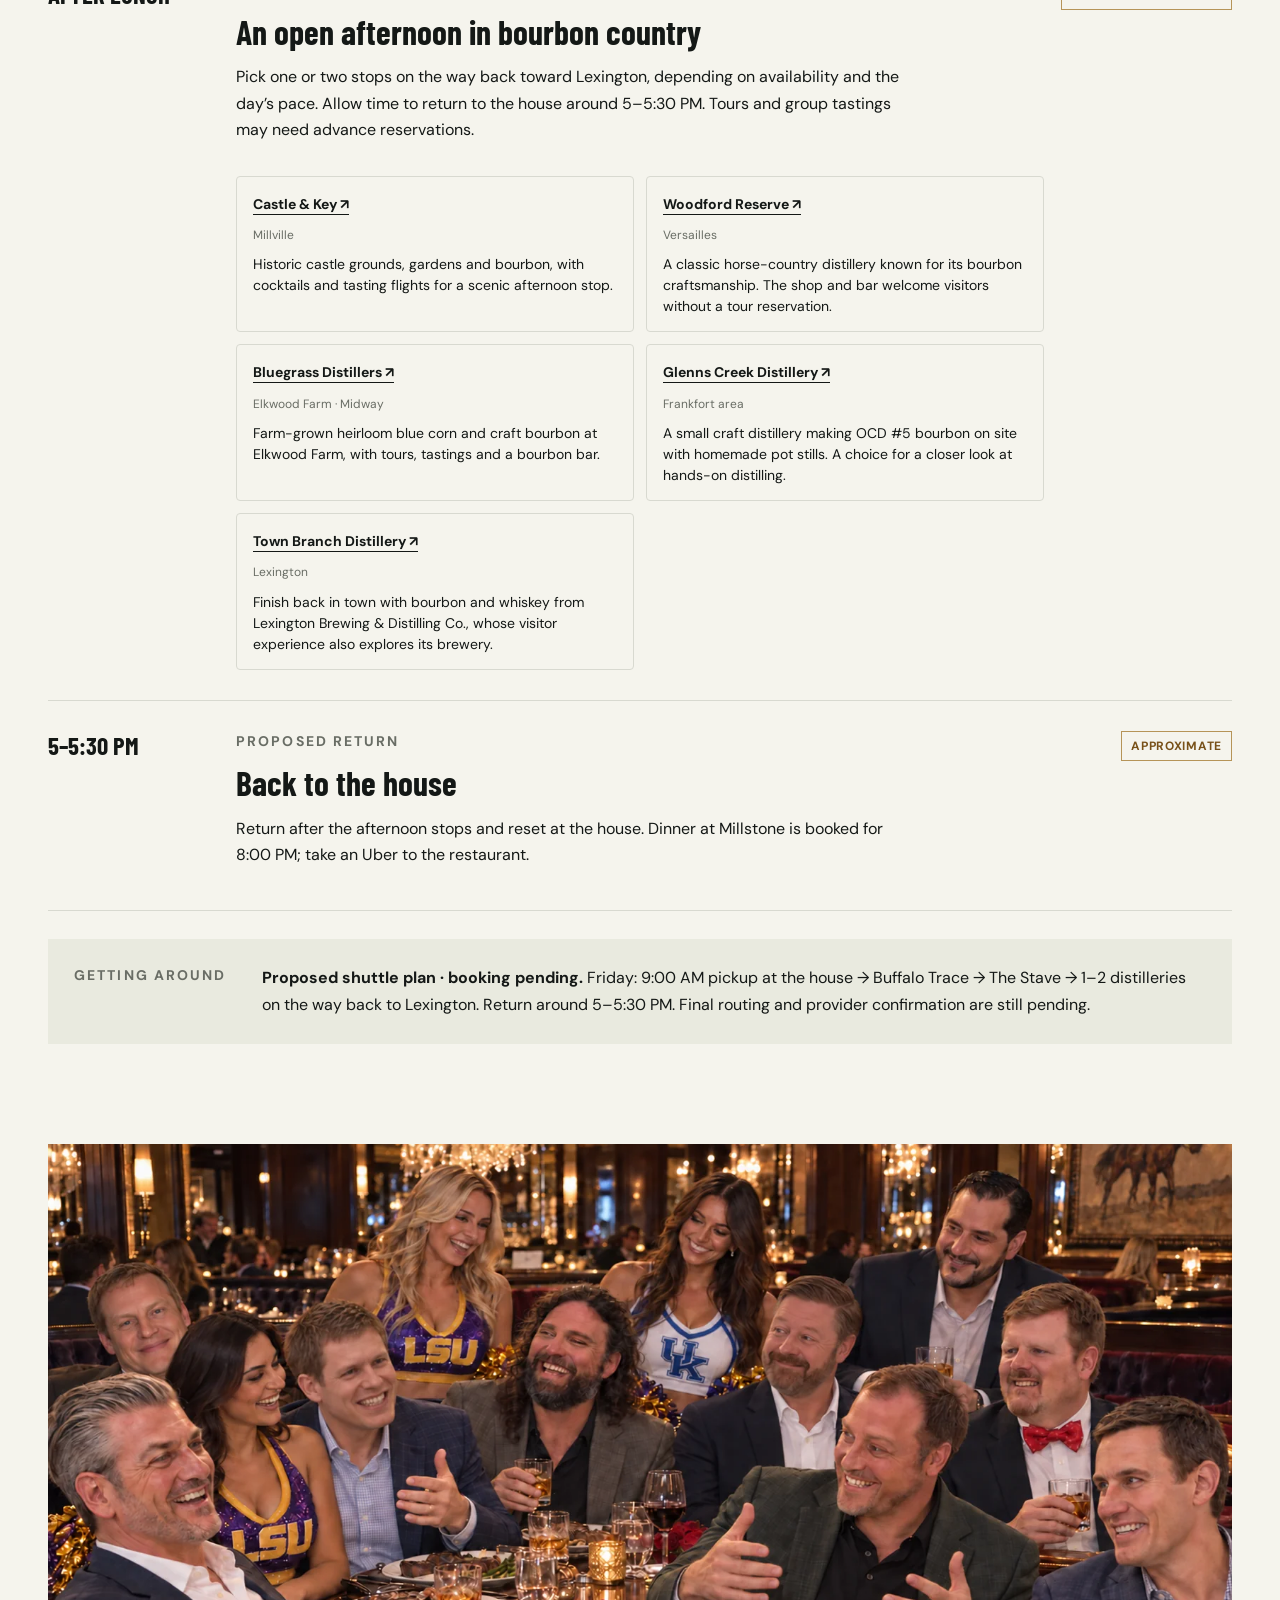
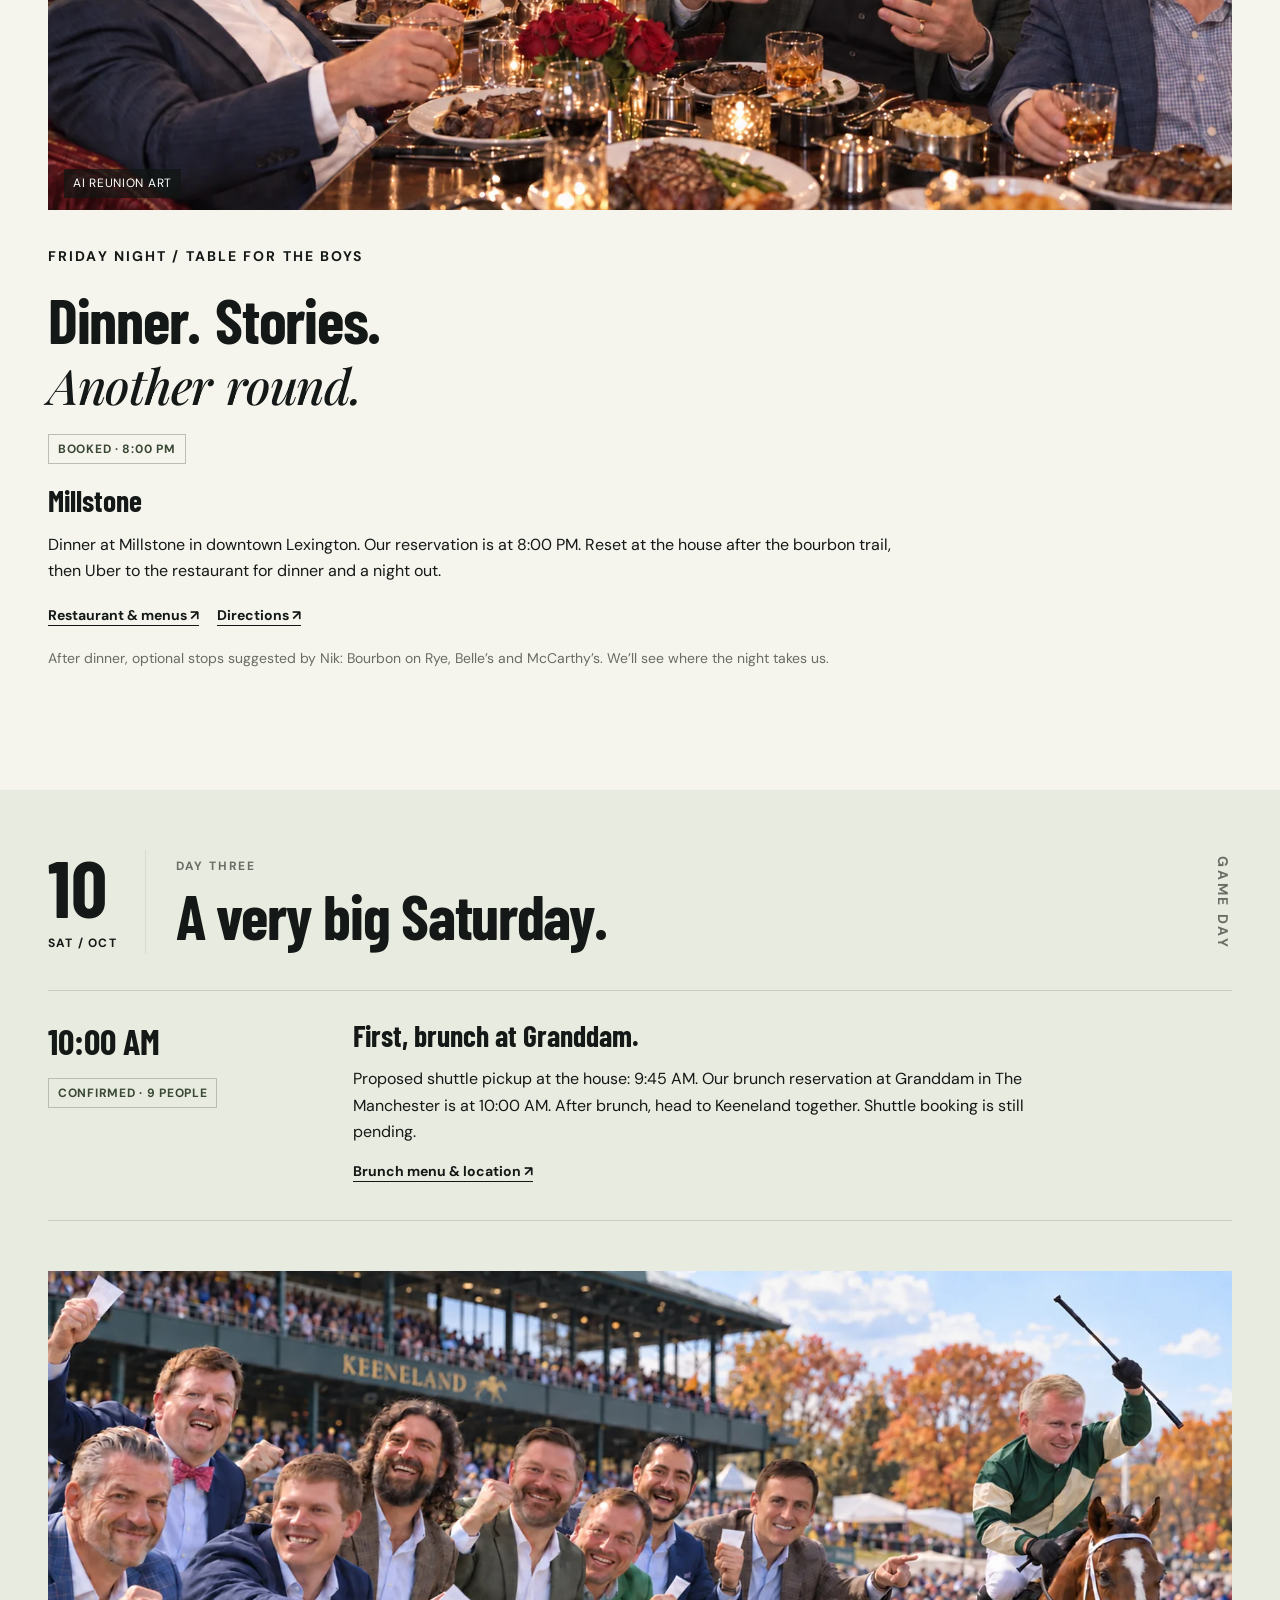
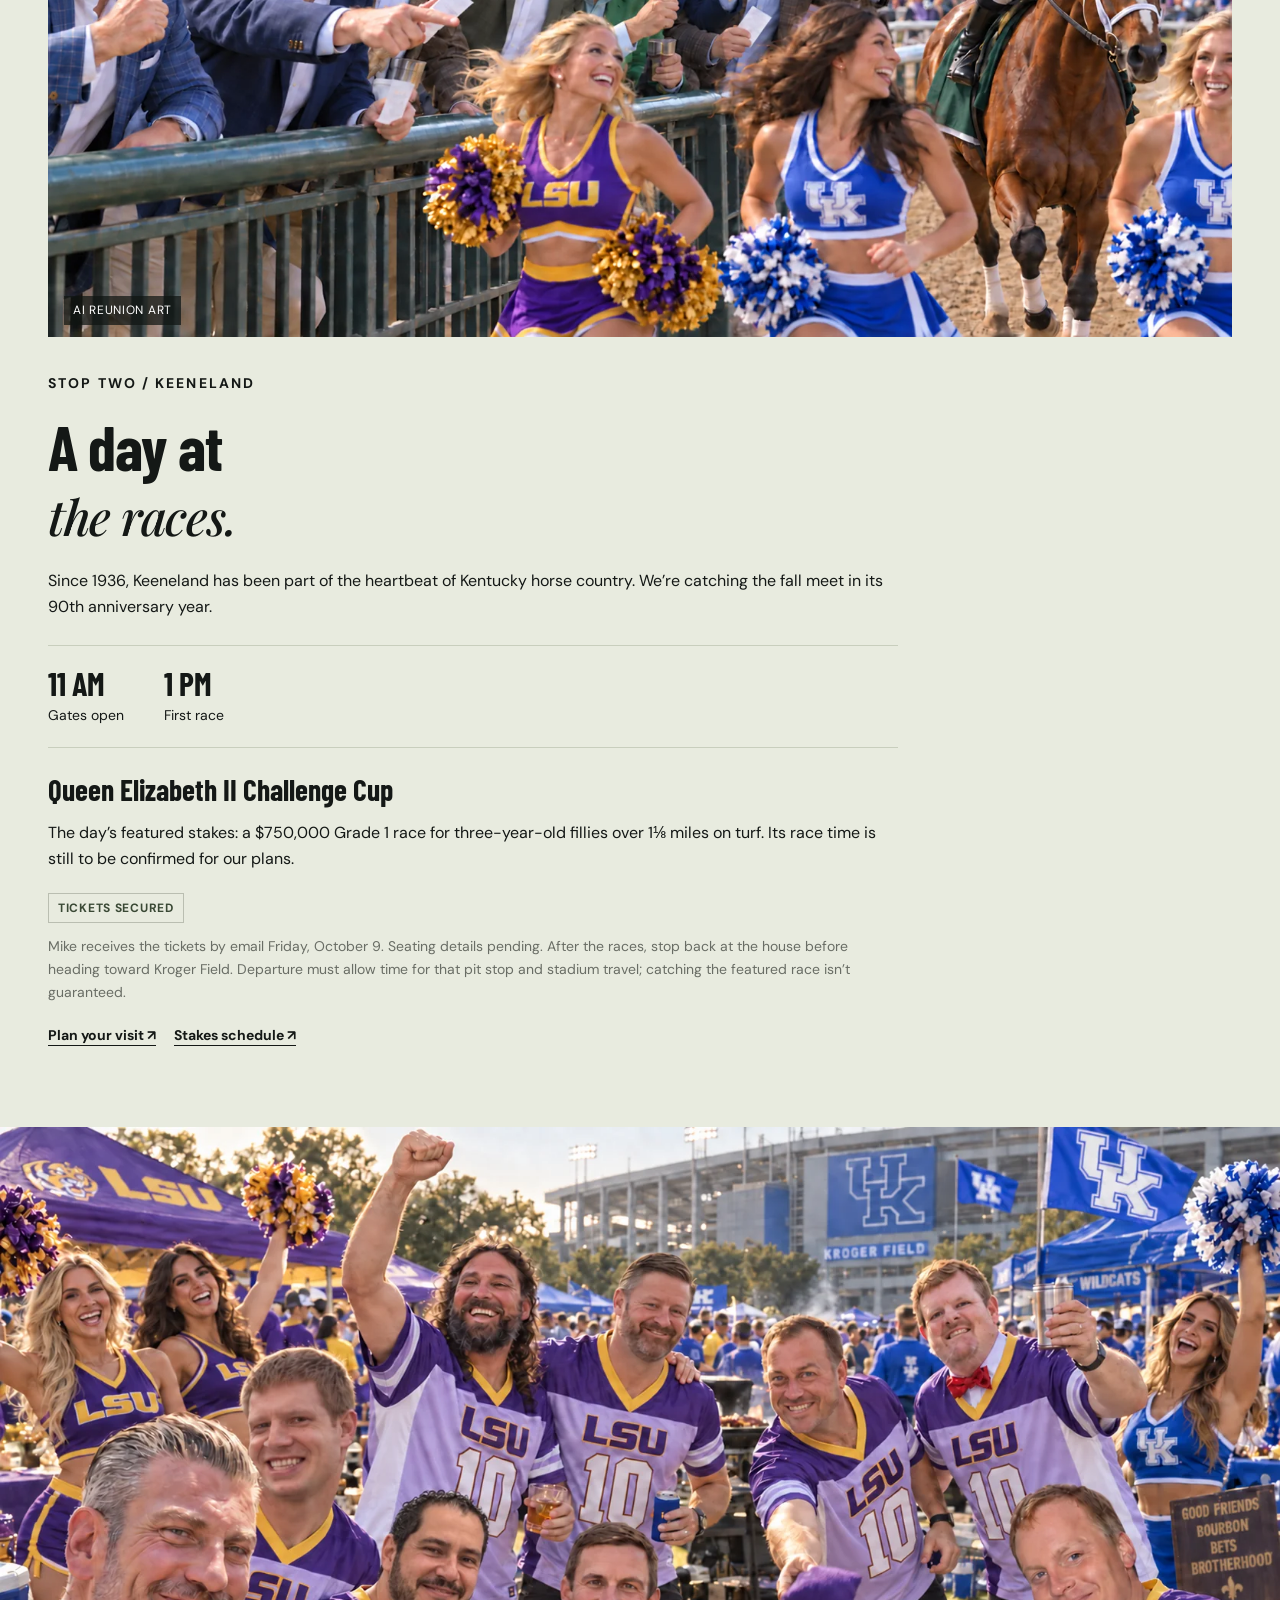
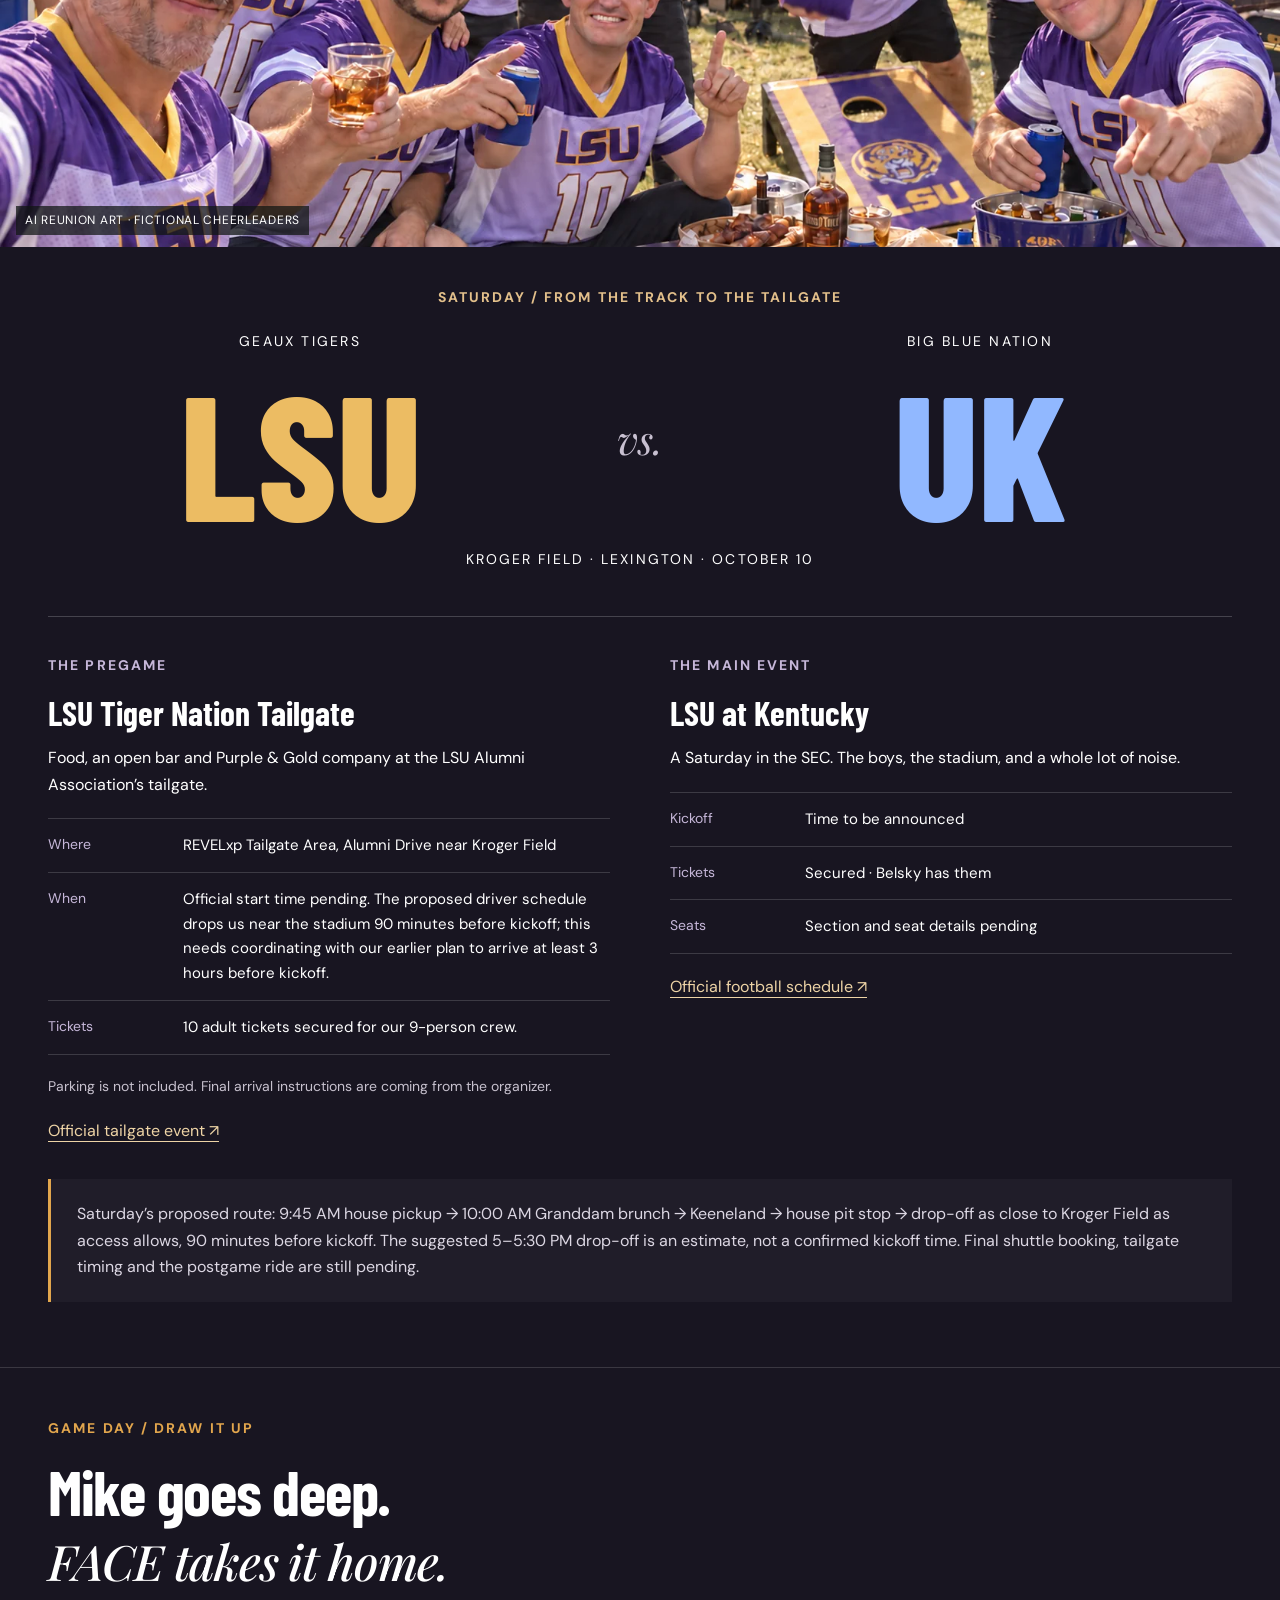
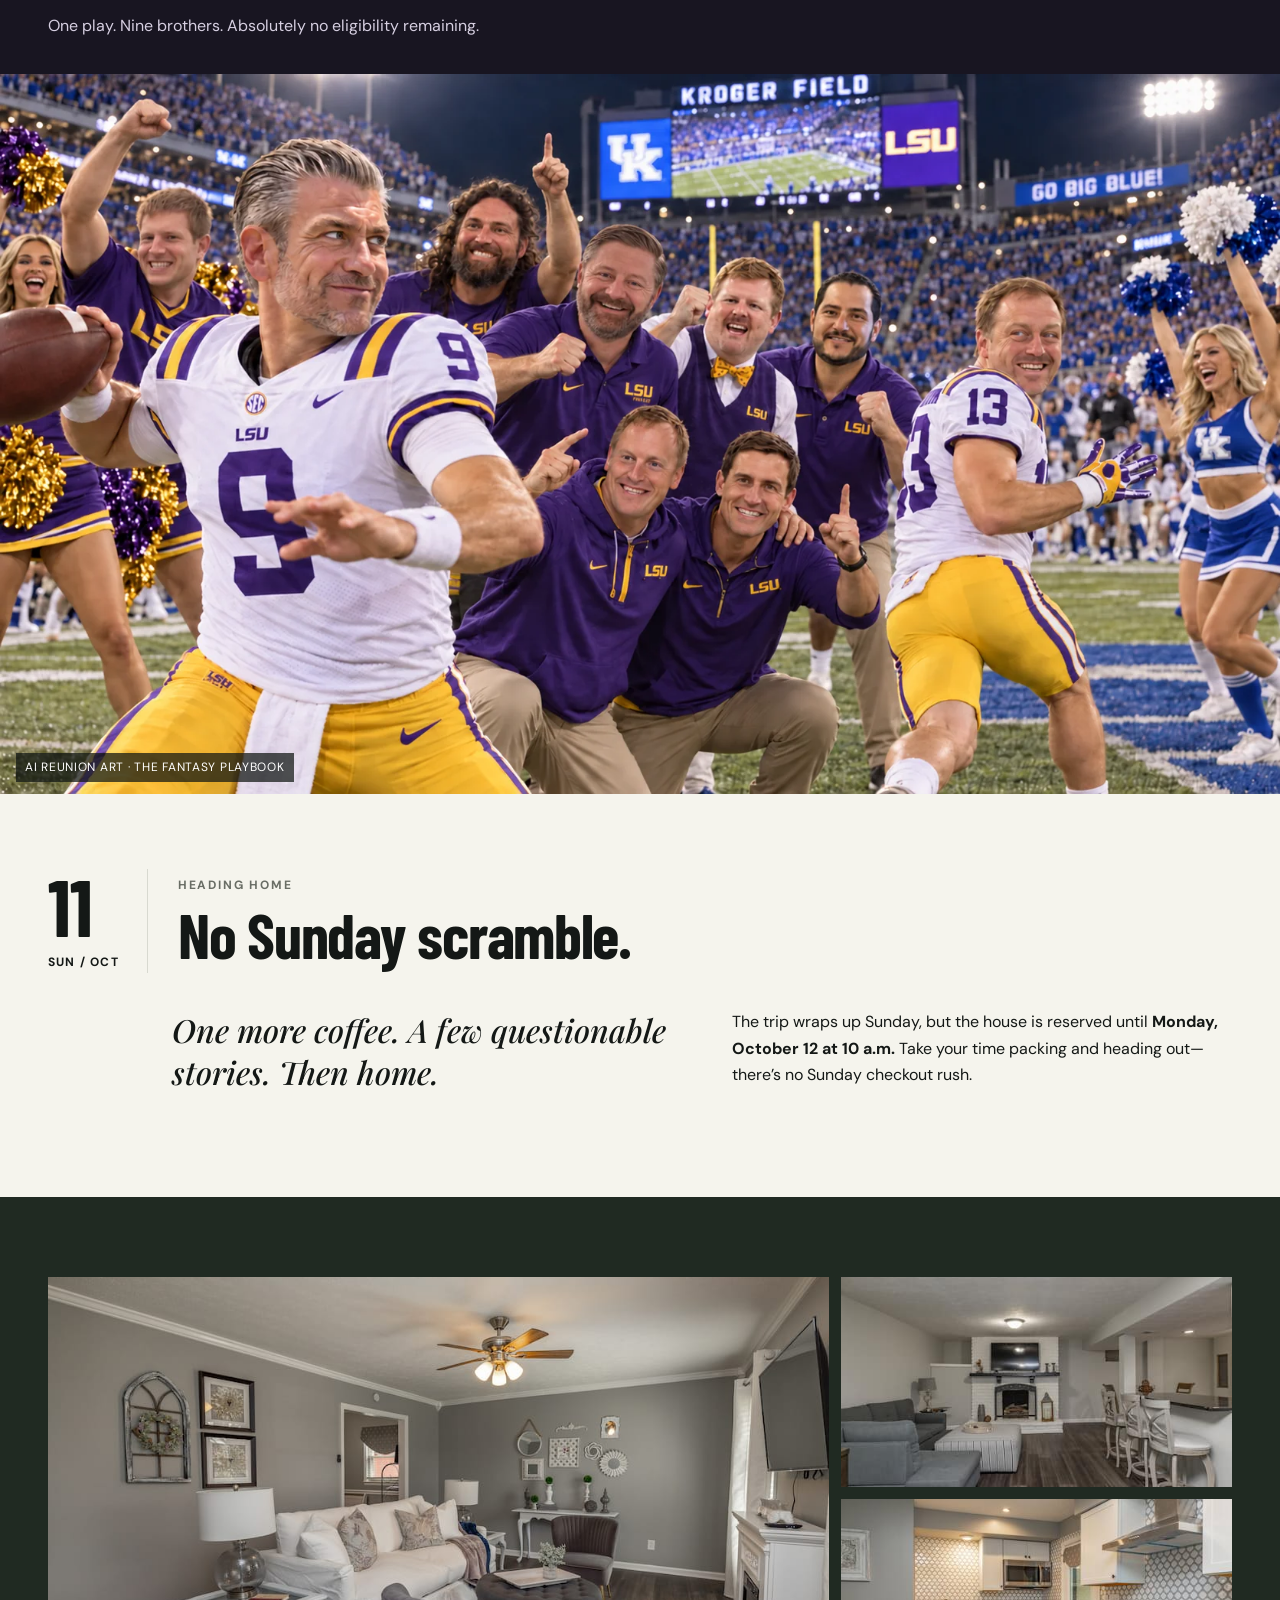
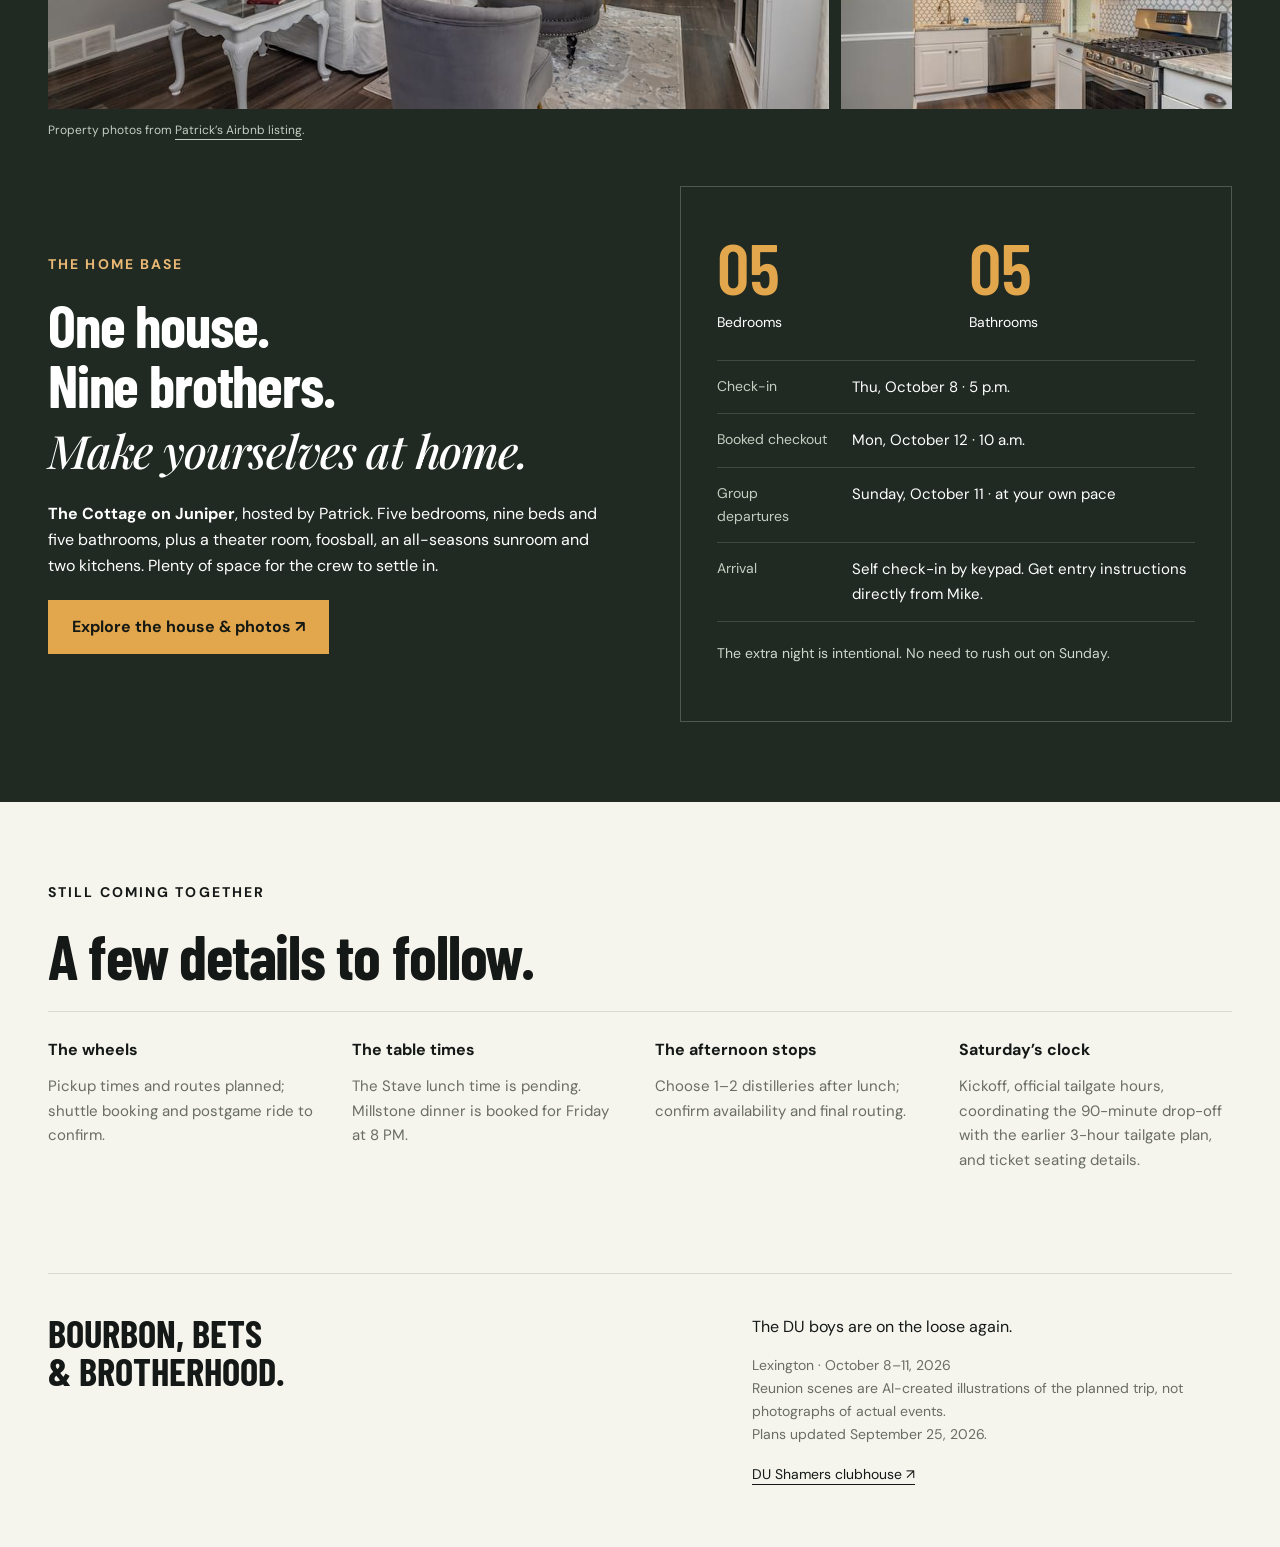
==== commit cf8d9839: "Mark Mark paid in trip settlement tracker" ====
--- a/kentucky/index.html
+++ b/kentucky/index.html
@@ -23,7 +23,7 @@
    <article><span class="label">DAVID BELSKY · RECEIVES</span><strong>$2,636.81</strong><p>Mike reimburses you. Nothing to send.</p></article>
   </div>
   <section class="payment-tracker" aria-labelledby="payment-tracker-title">
-   <div class="tracker-heading"><h3 id="payment-tracker-title">The settle-up roll call</h3><span>3 checked off · 6 awaiting payment</span></div>
+   <div class="tracker-heading"><h3 id="payment-tracker-title">The settle-up roll call</h3><span>4 checked off · 5 awaiting payment</span></div>
    <ul class="payment-roster">
     <li class="settled"><span class="payment-status-icon" aria-hidden="true">✓</span><div><strong>Mike Stone</strong><span>No payment due · organizer</span></div></li>
     <li class="settled"><span class="payment-status-icon" aria-hidden="true">✓</span><div><strong>David Belsky</strong><span>No payment due · reimbursement owed</span></div></li>
@@ -32,7 +32,7 @@
     <li><span class="payment-status-icon" aria-hidden="true">○</span><div><strong>Jason / FACE</strong><span>Awaiting payment</span></div></li>
     <li><span class="payment-status-icon" aria-hidden="true">○</span><div><strong>Hatch</strong><span>Awaiting payment</span></div></li>
     <li><span class="payment-status-icon" aria-hidden="true">○</span><div><strong>Jose / Dengo</strong><span>Awaiting payment</span></div></li>
-    <li><span class="payment-status-icon" aria-hidden="true">○</span><div><strong>Mark</strong><span>Awaiting payment</span></div></li>
+    <li class="settled"><span class="payment-status-icon" aria-hidden="true">✓</span><div><strong>Mark</strong><span>Paid</span></div></li>
     <li><span class="payment-status-icon" aria-hidden="true">○</span><div><strong>Tom C</strong><span>Awaiting payment</span></div></li>
    </ul>
    <p class="small">Updated October 18, 2026. Mike updates this list as payments are confirmed. David’s check mark means he has nothing to pay; his reimbursement is listed separately above.</p>
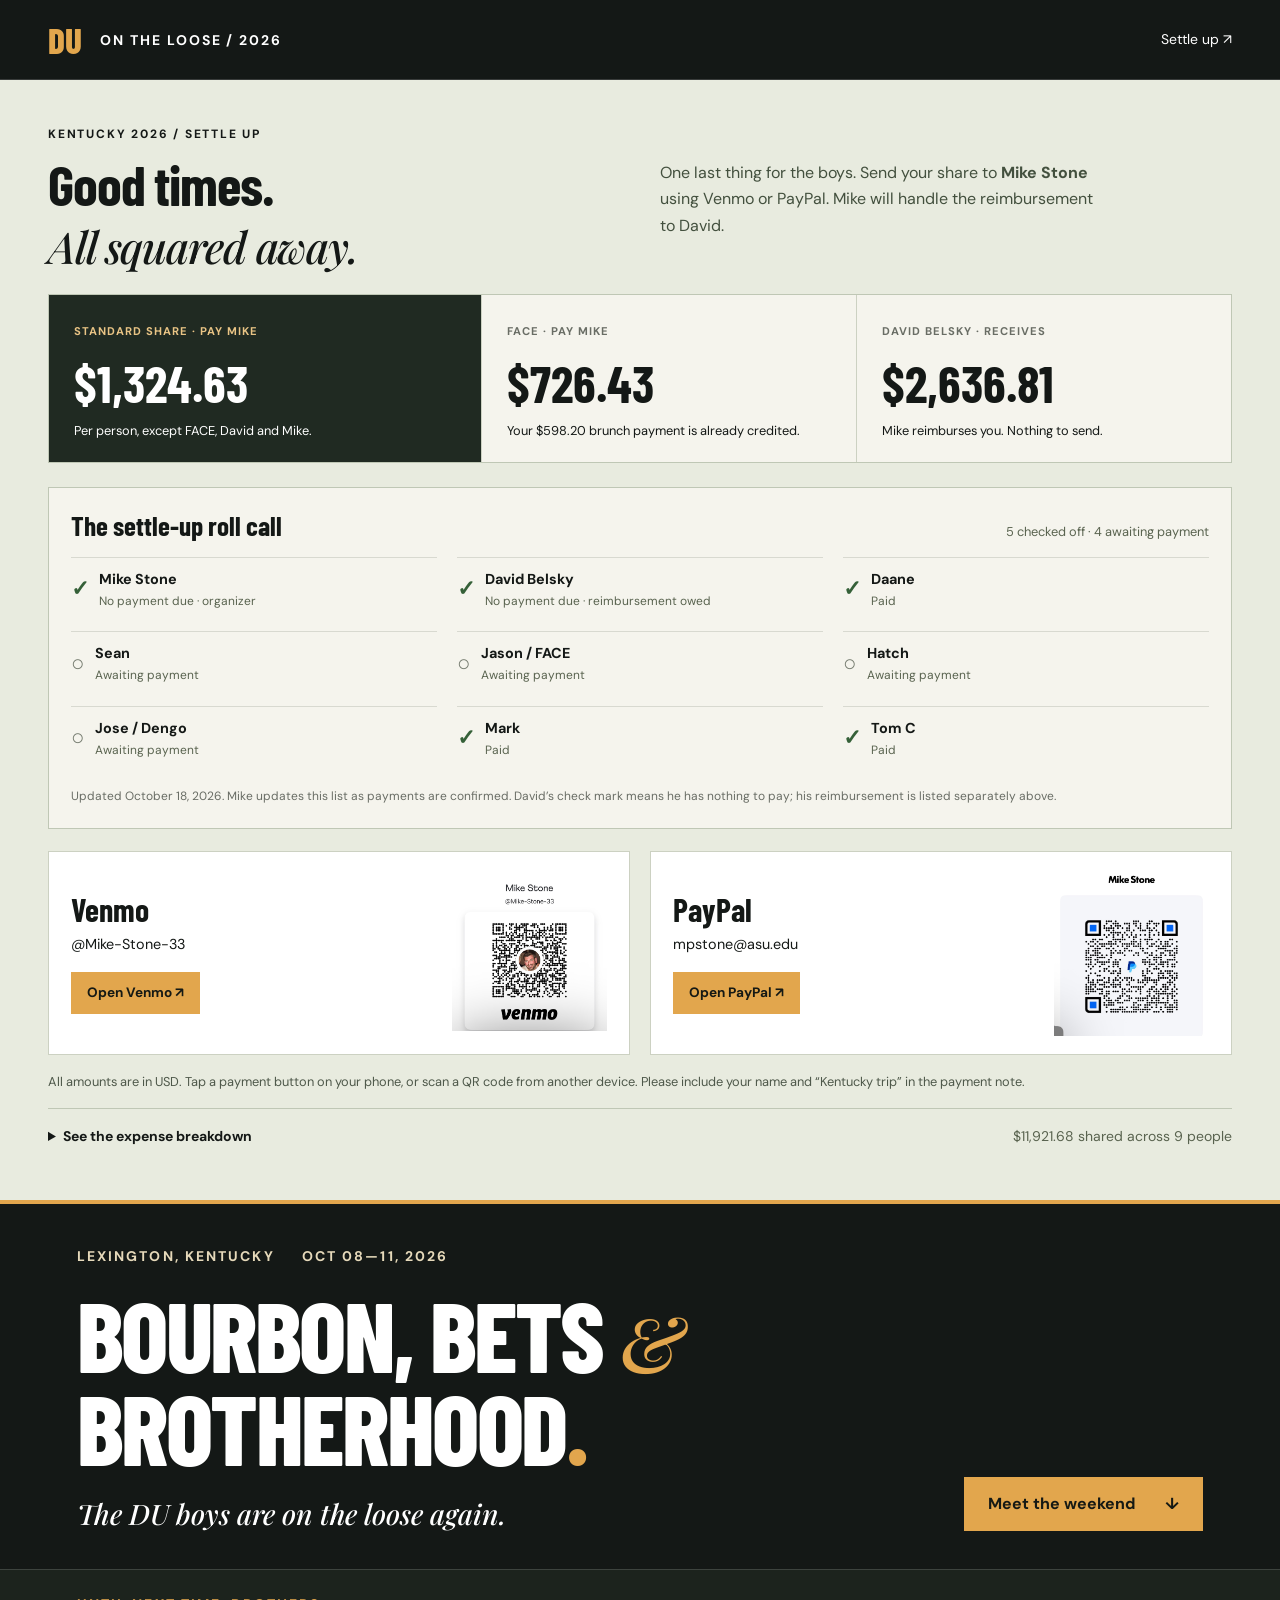
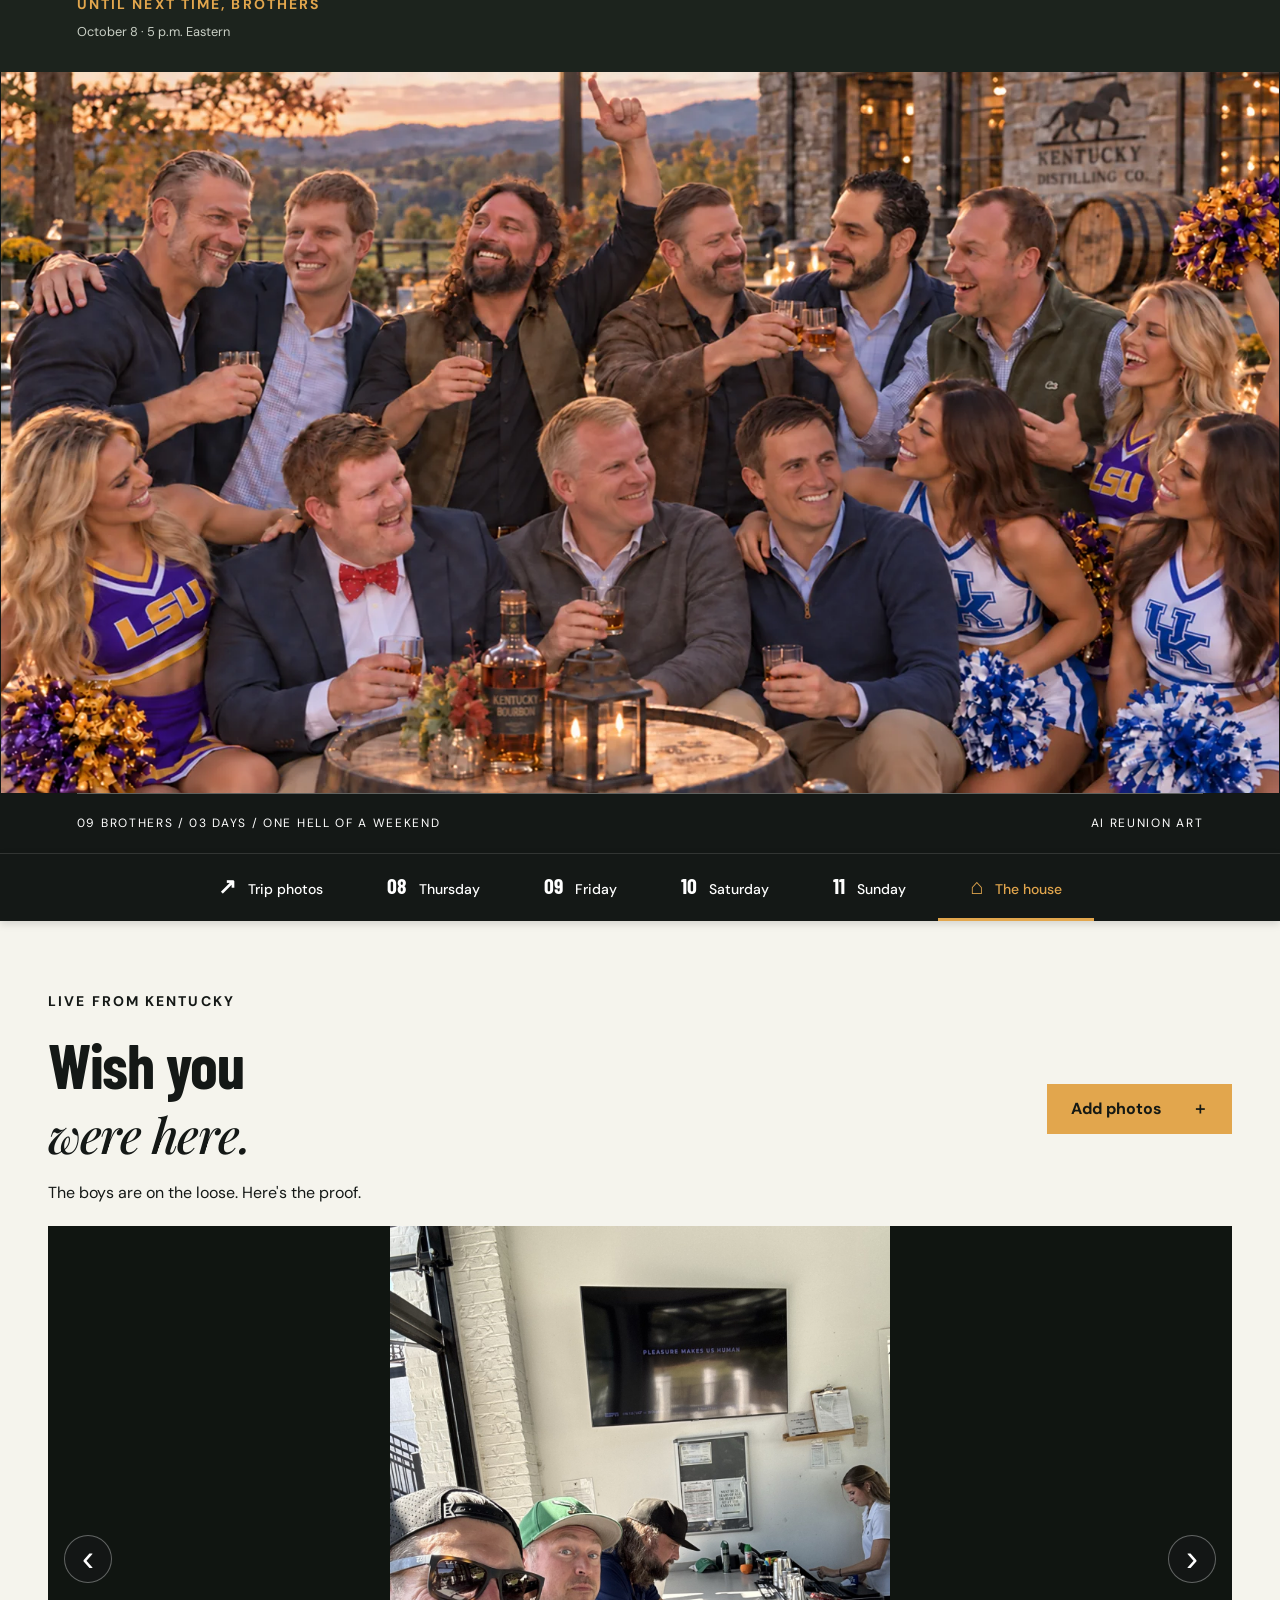
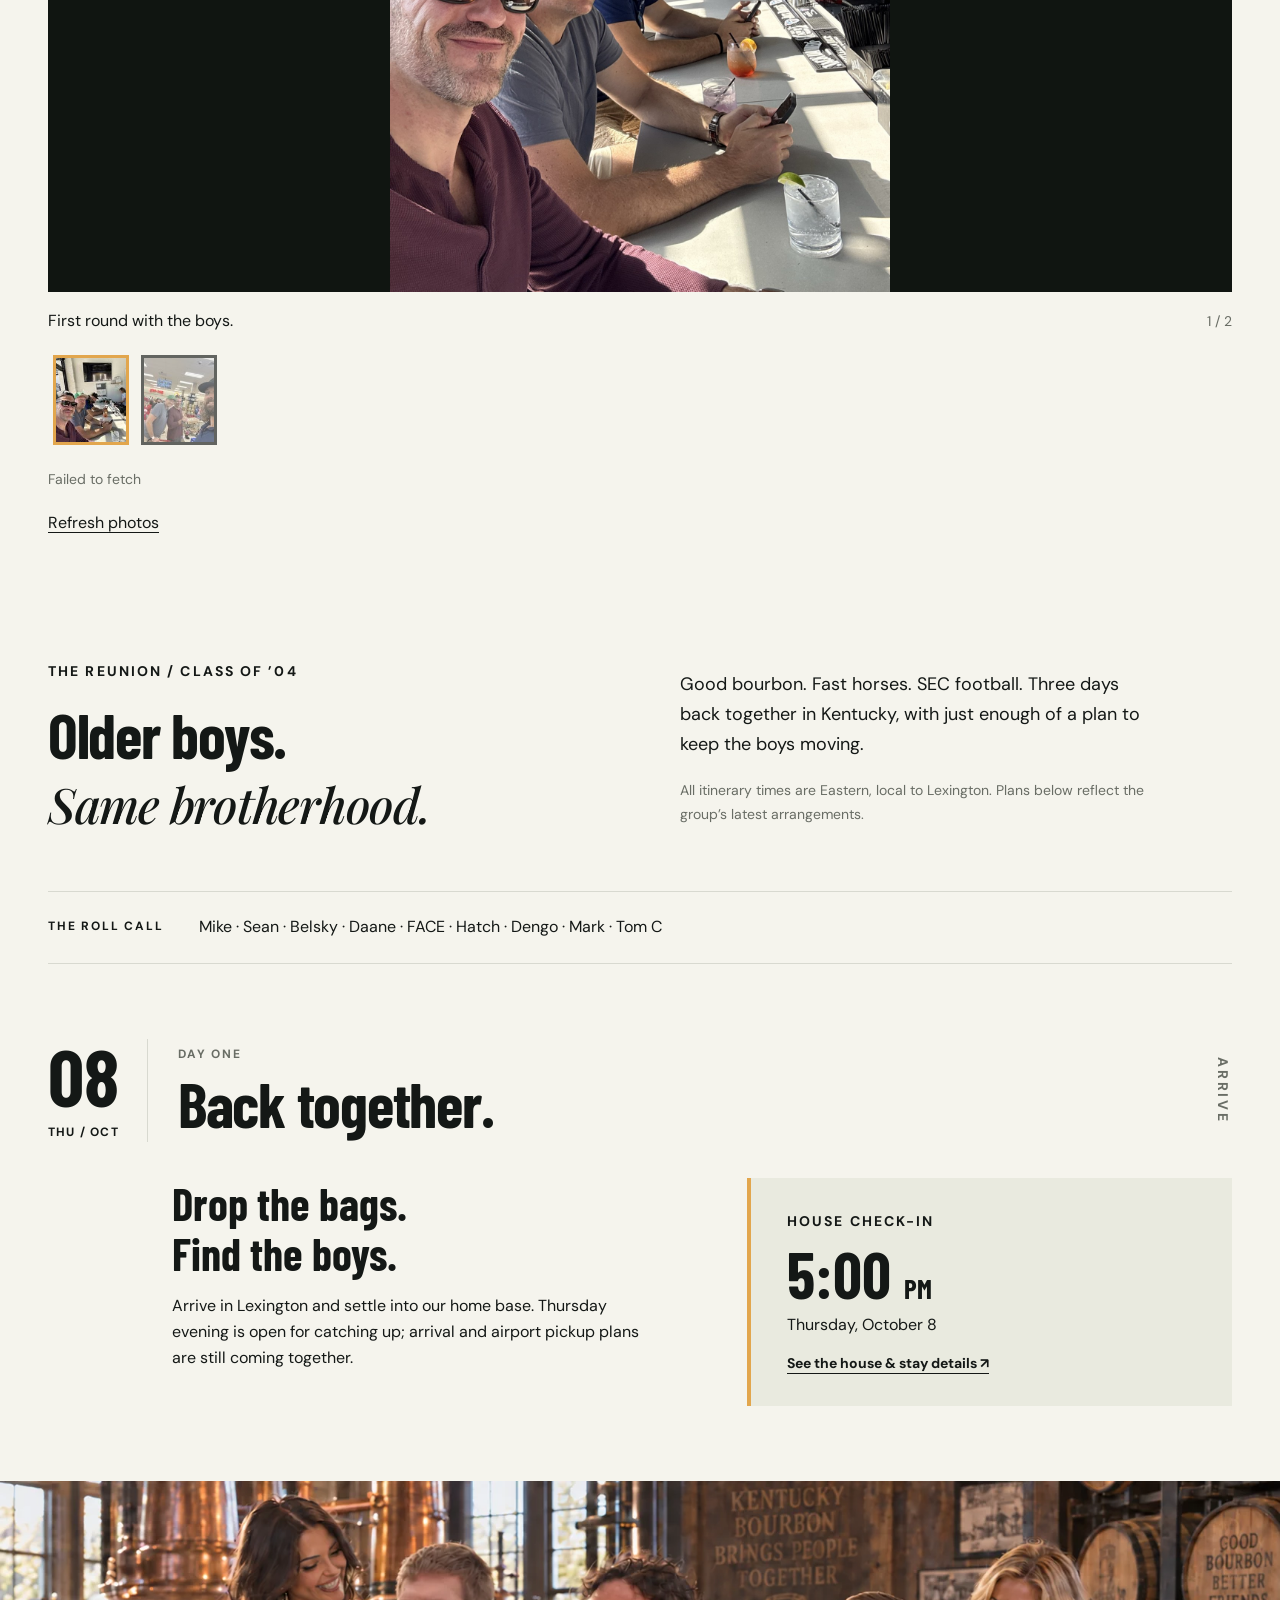
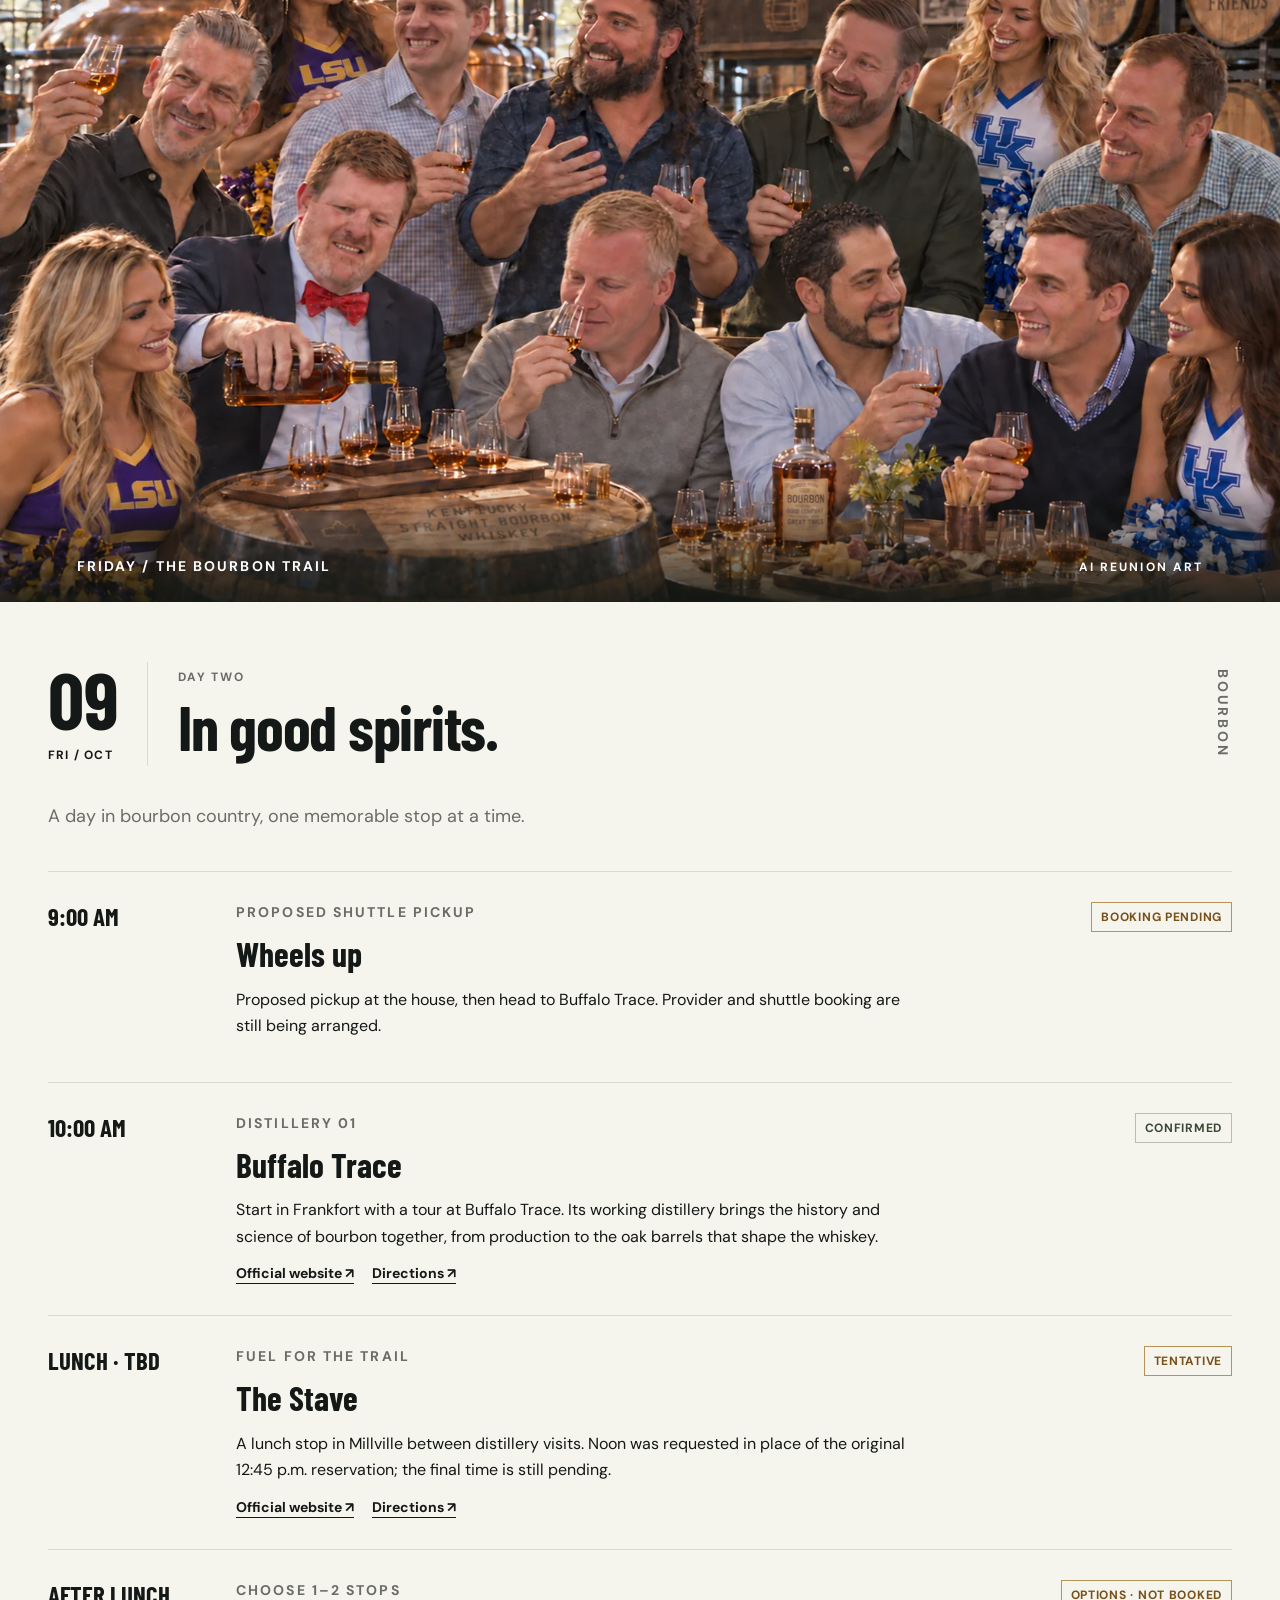
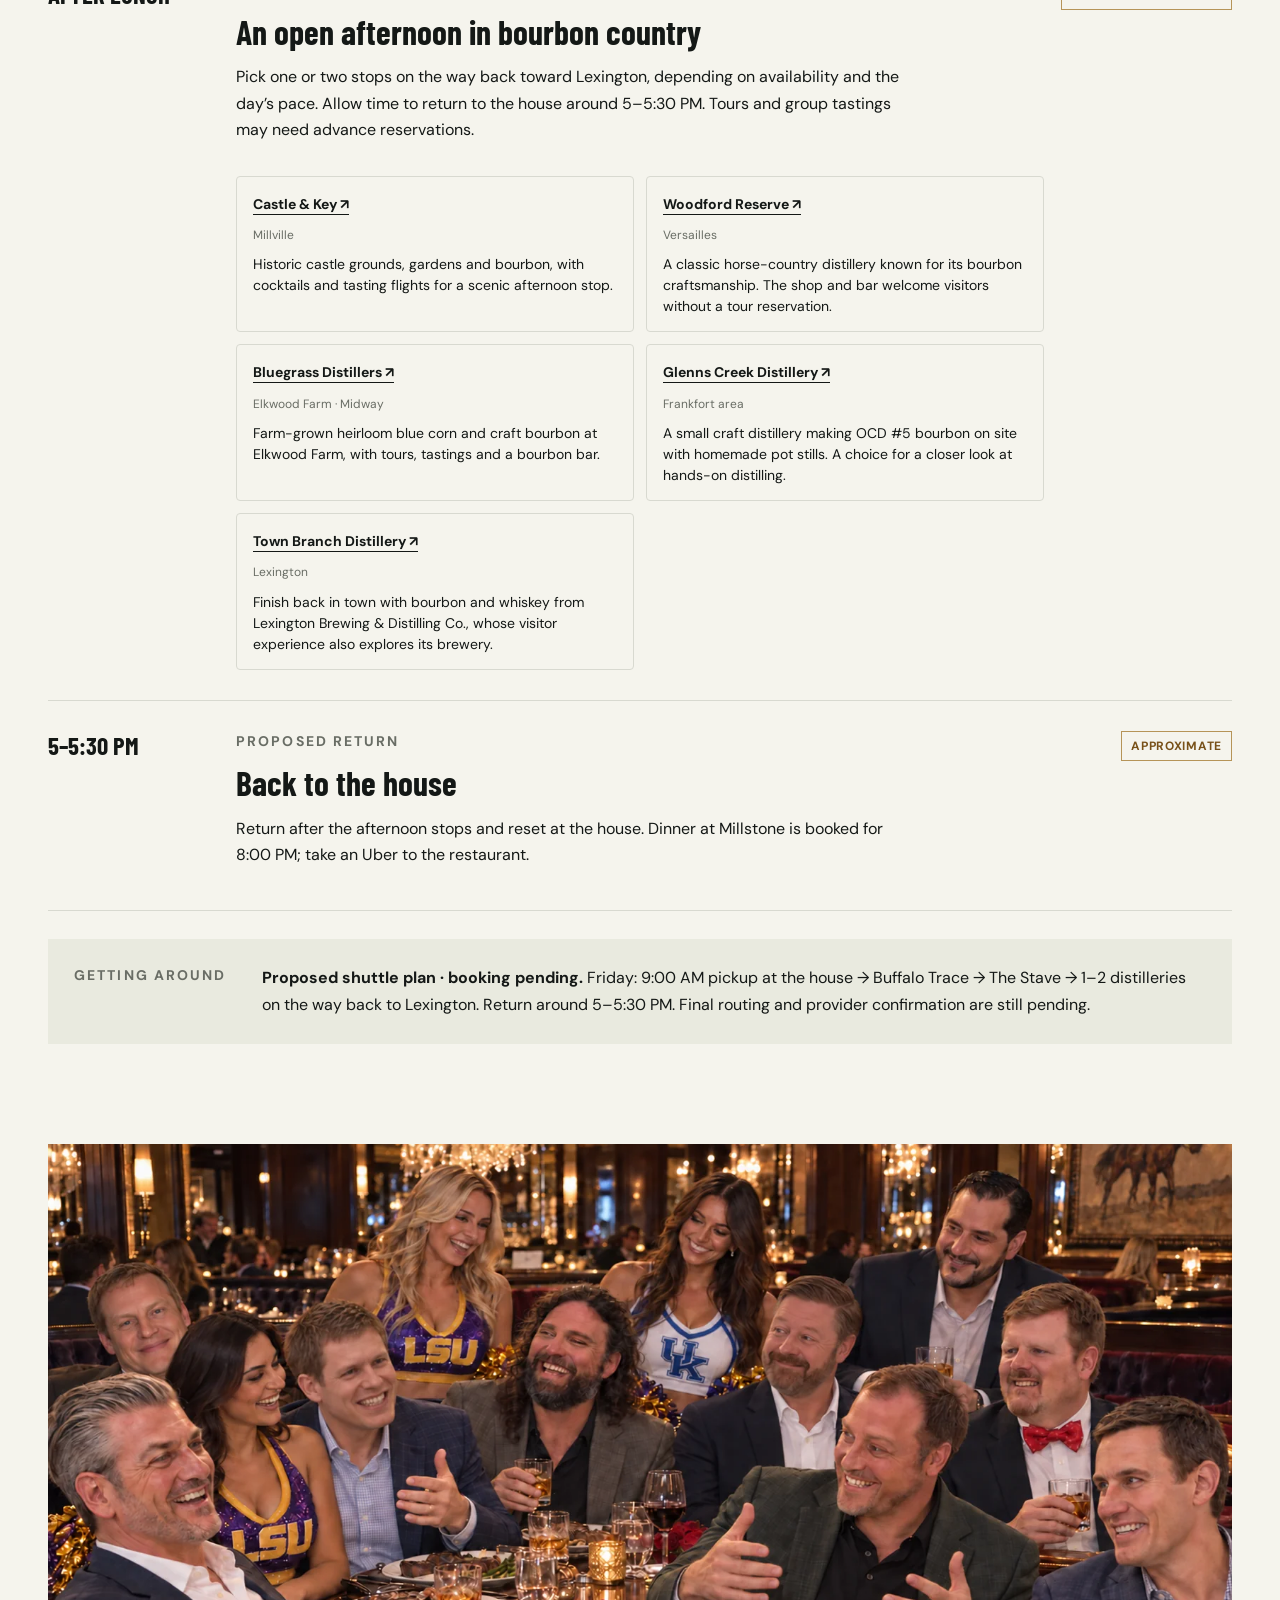
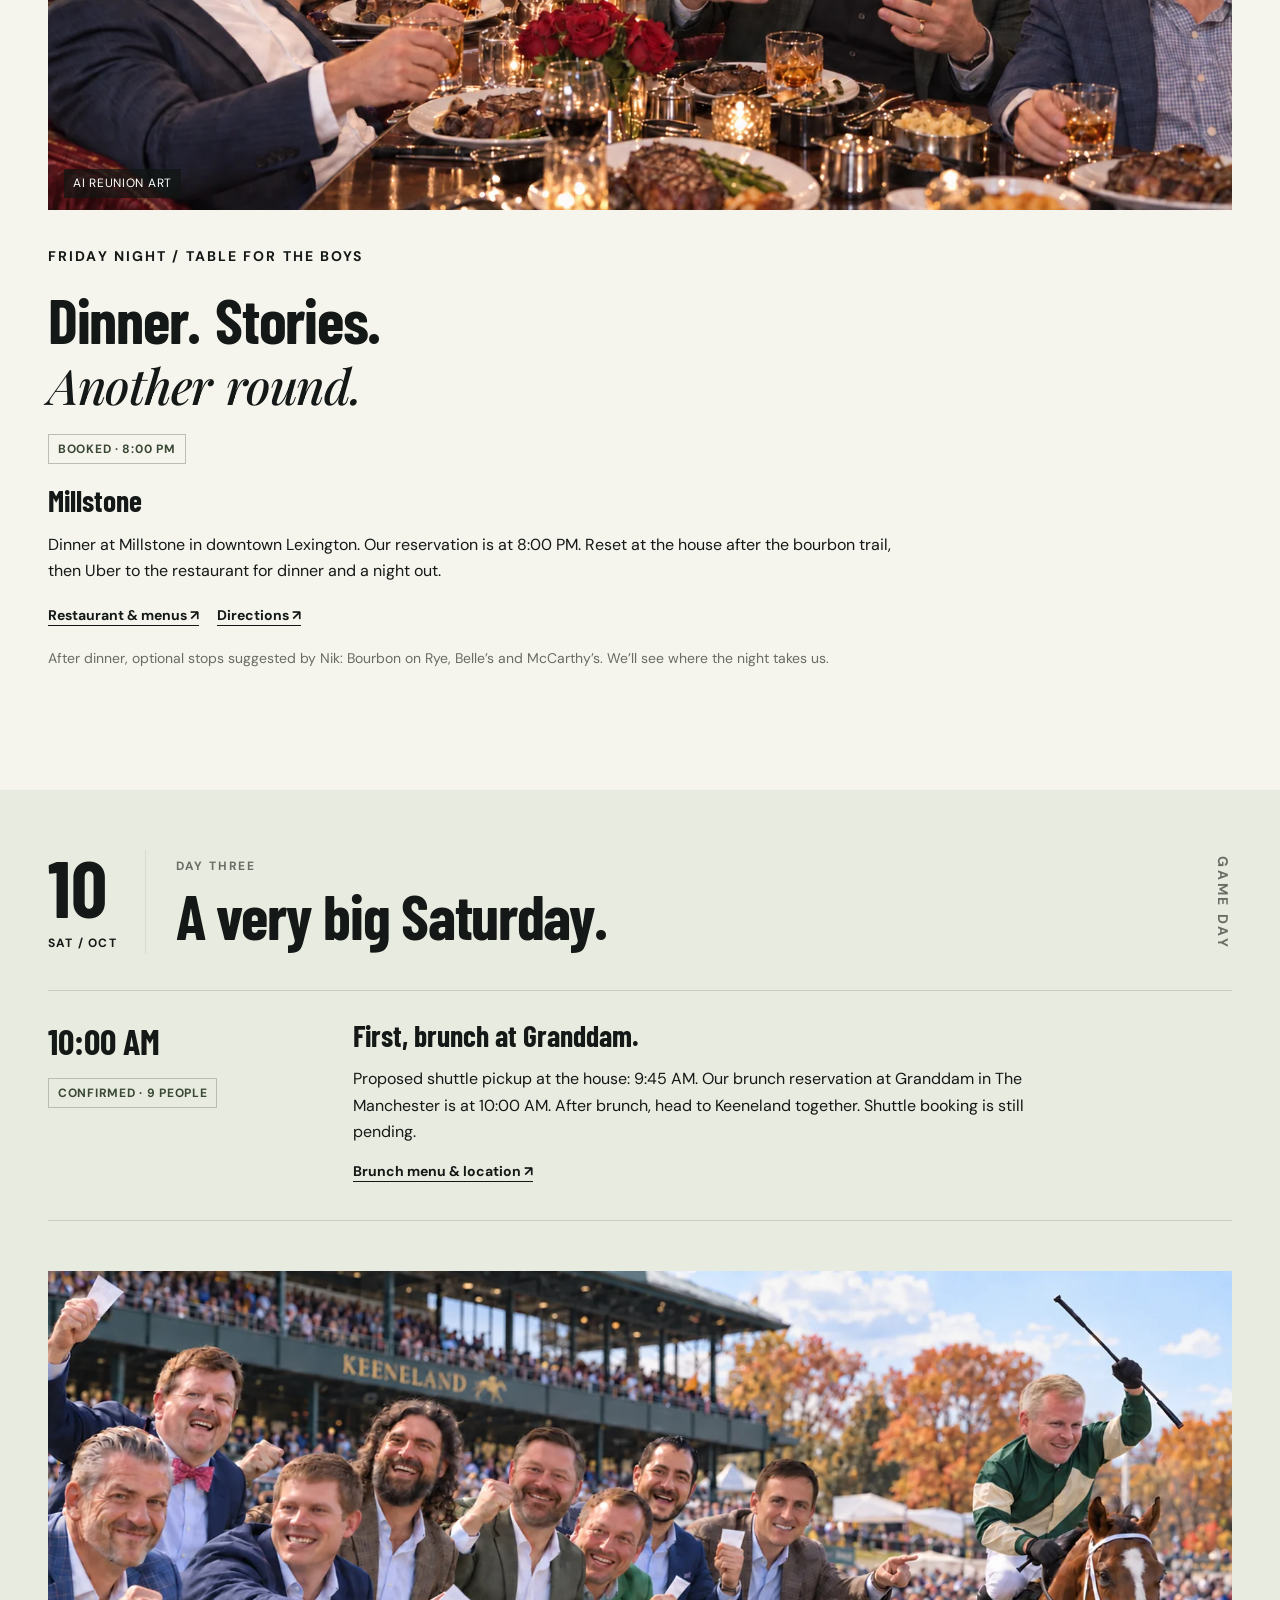
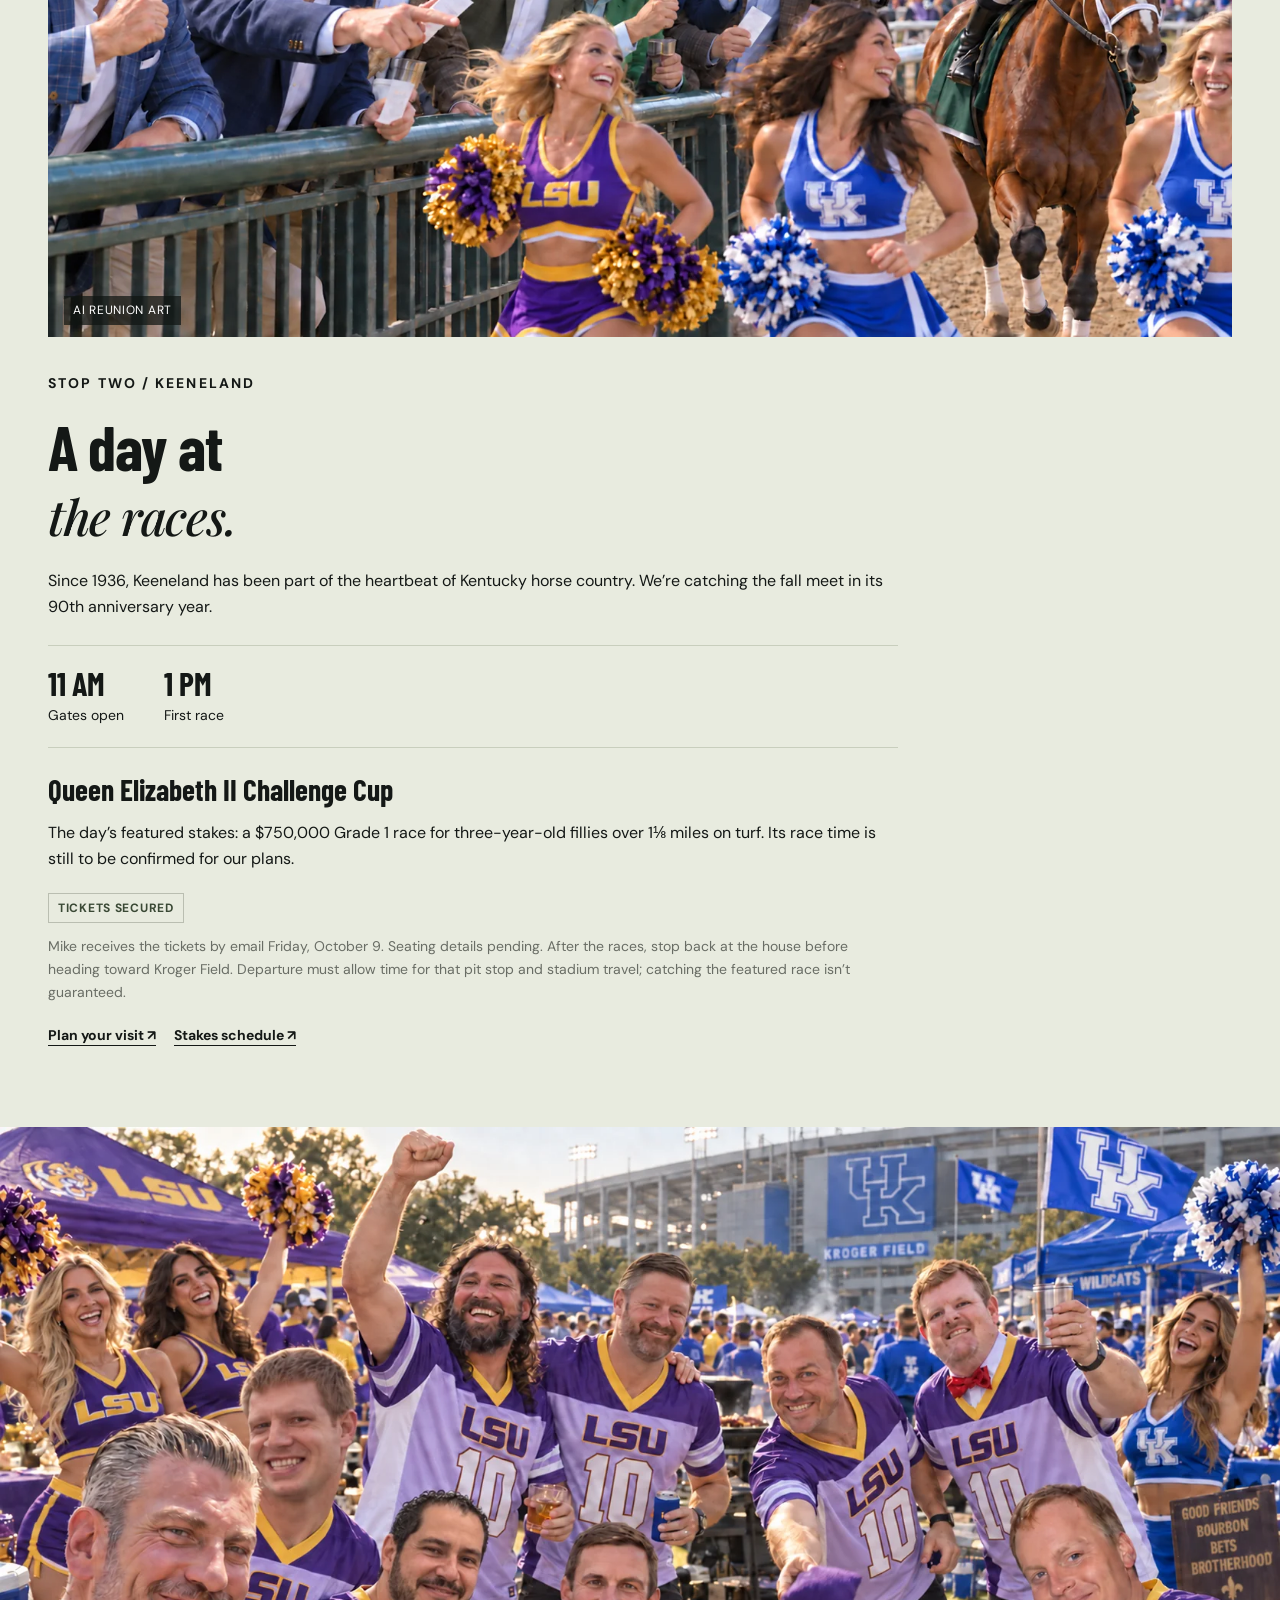
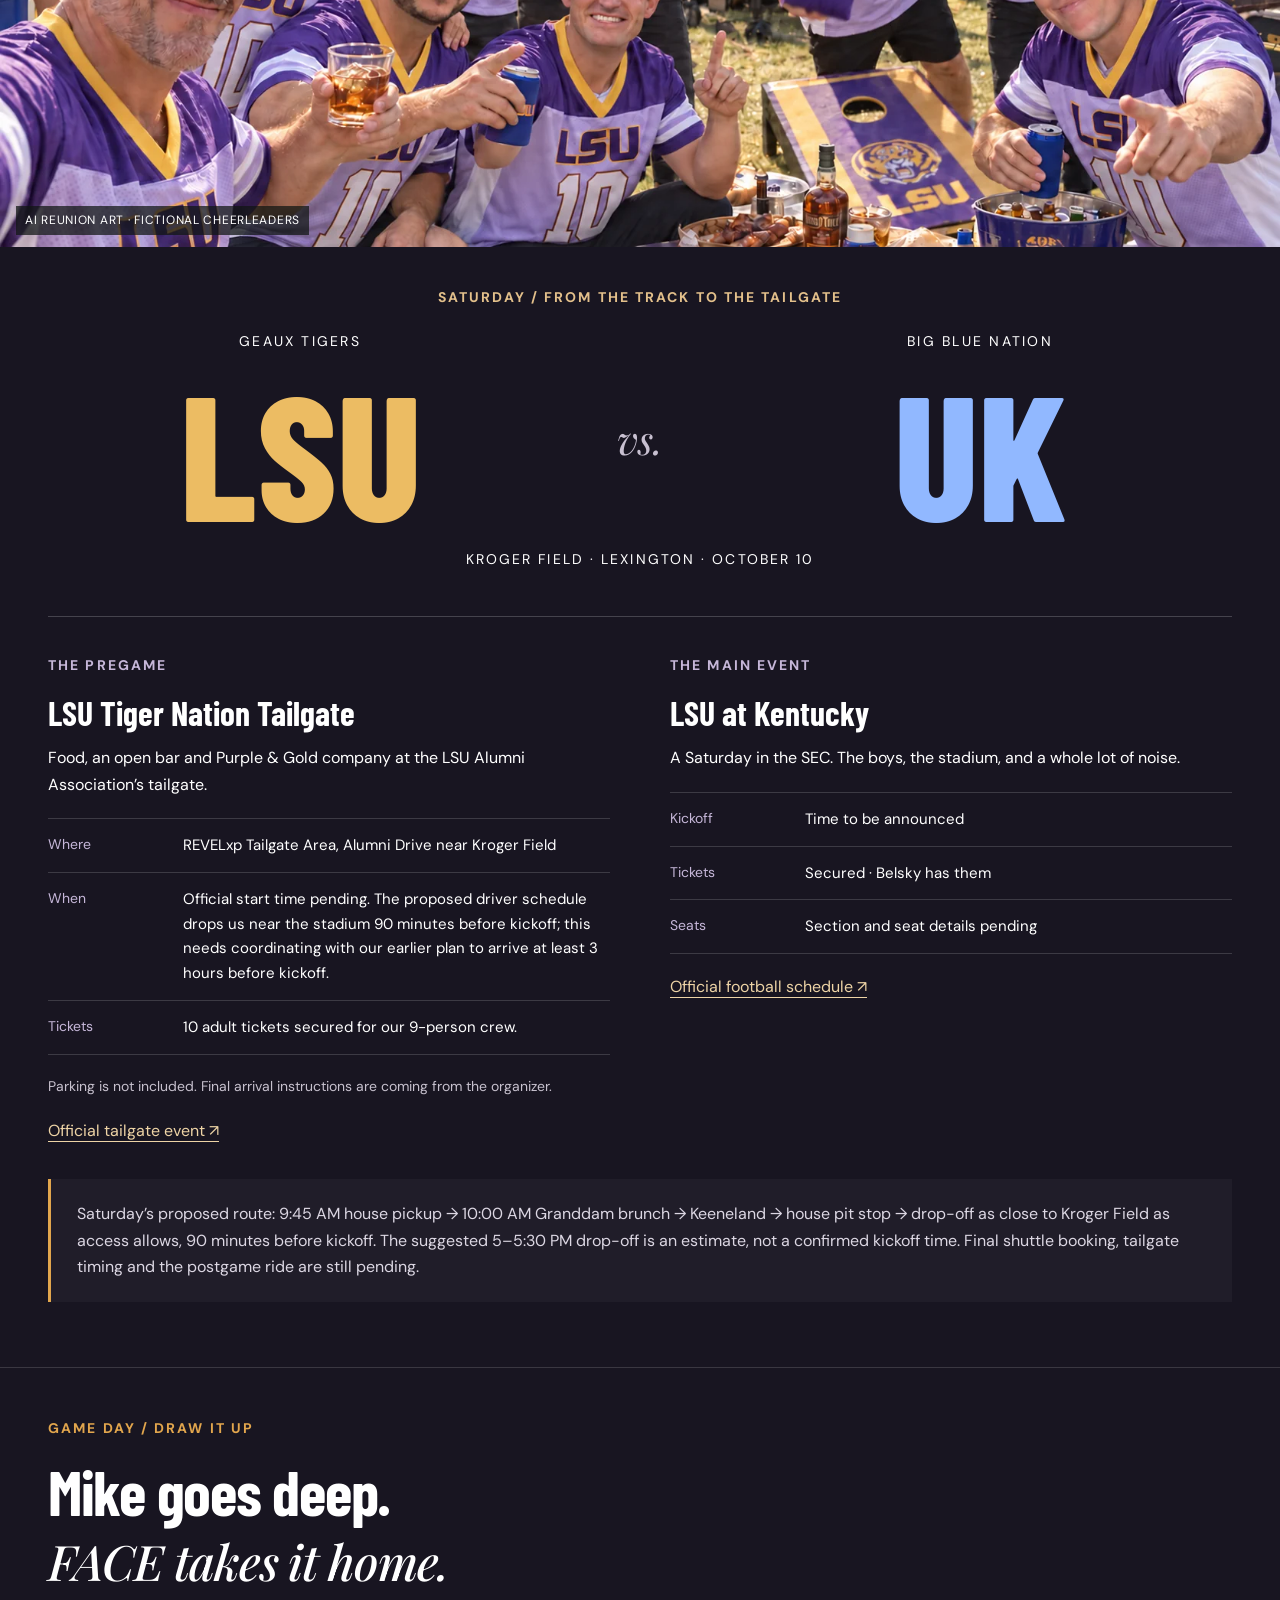
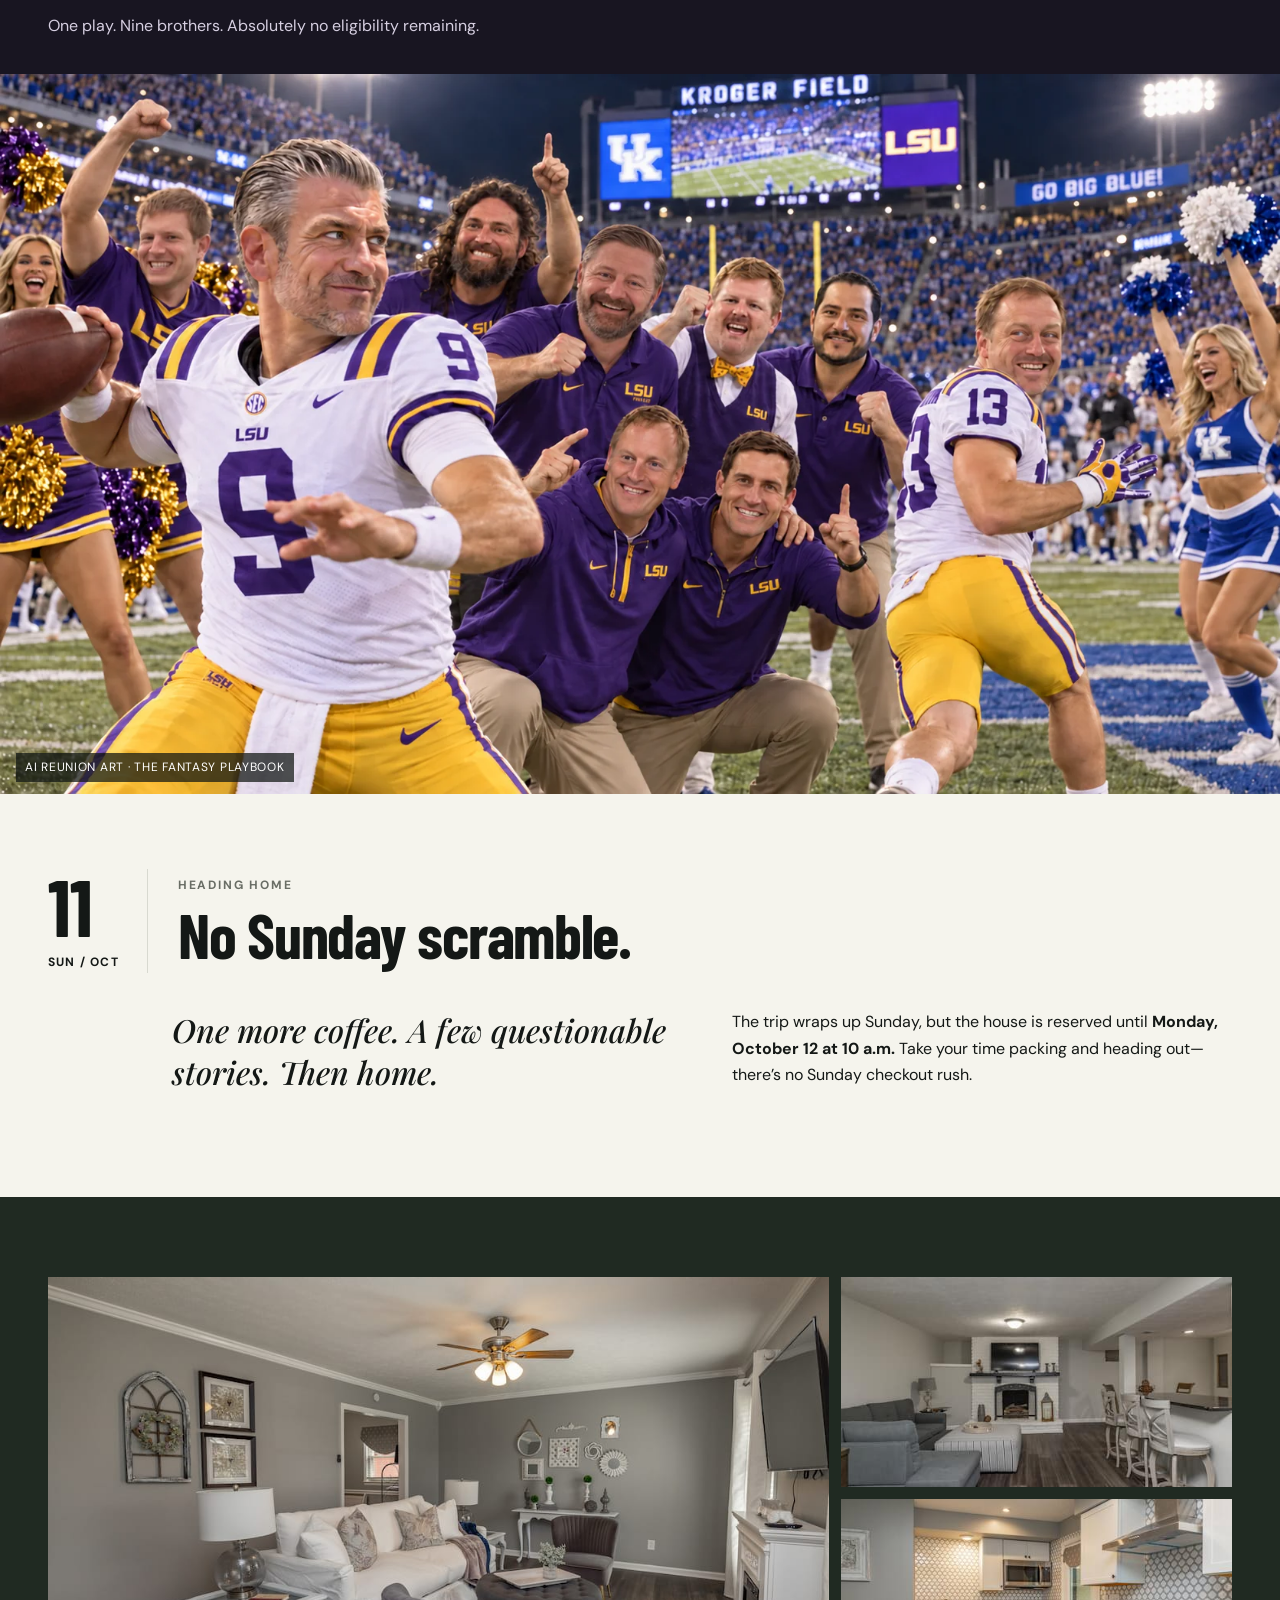
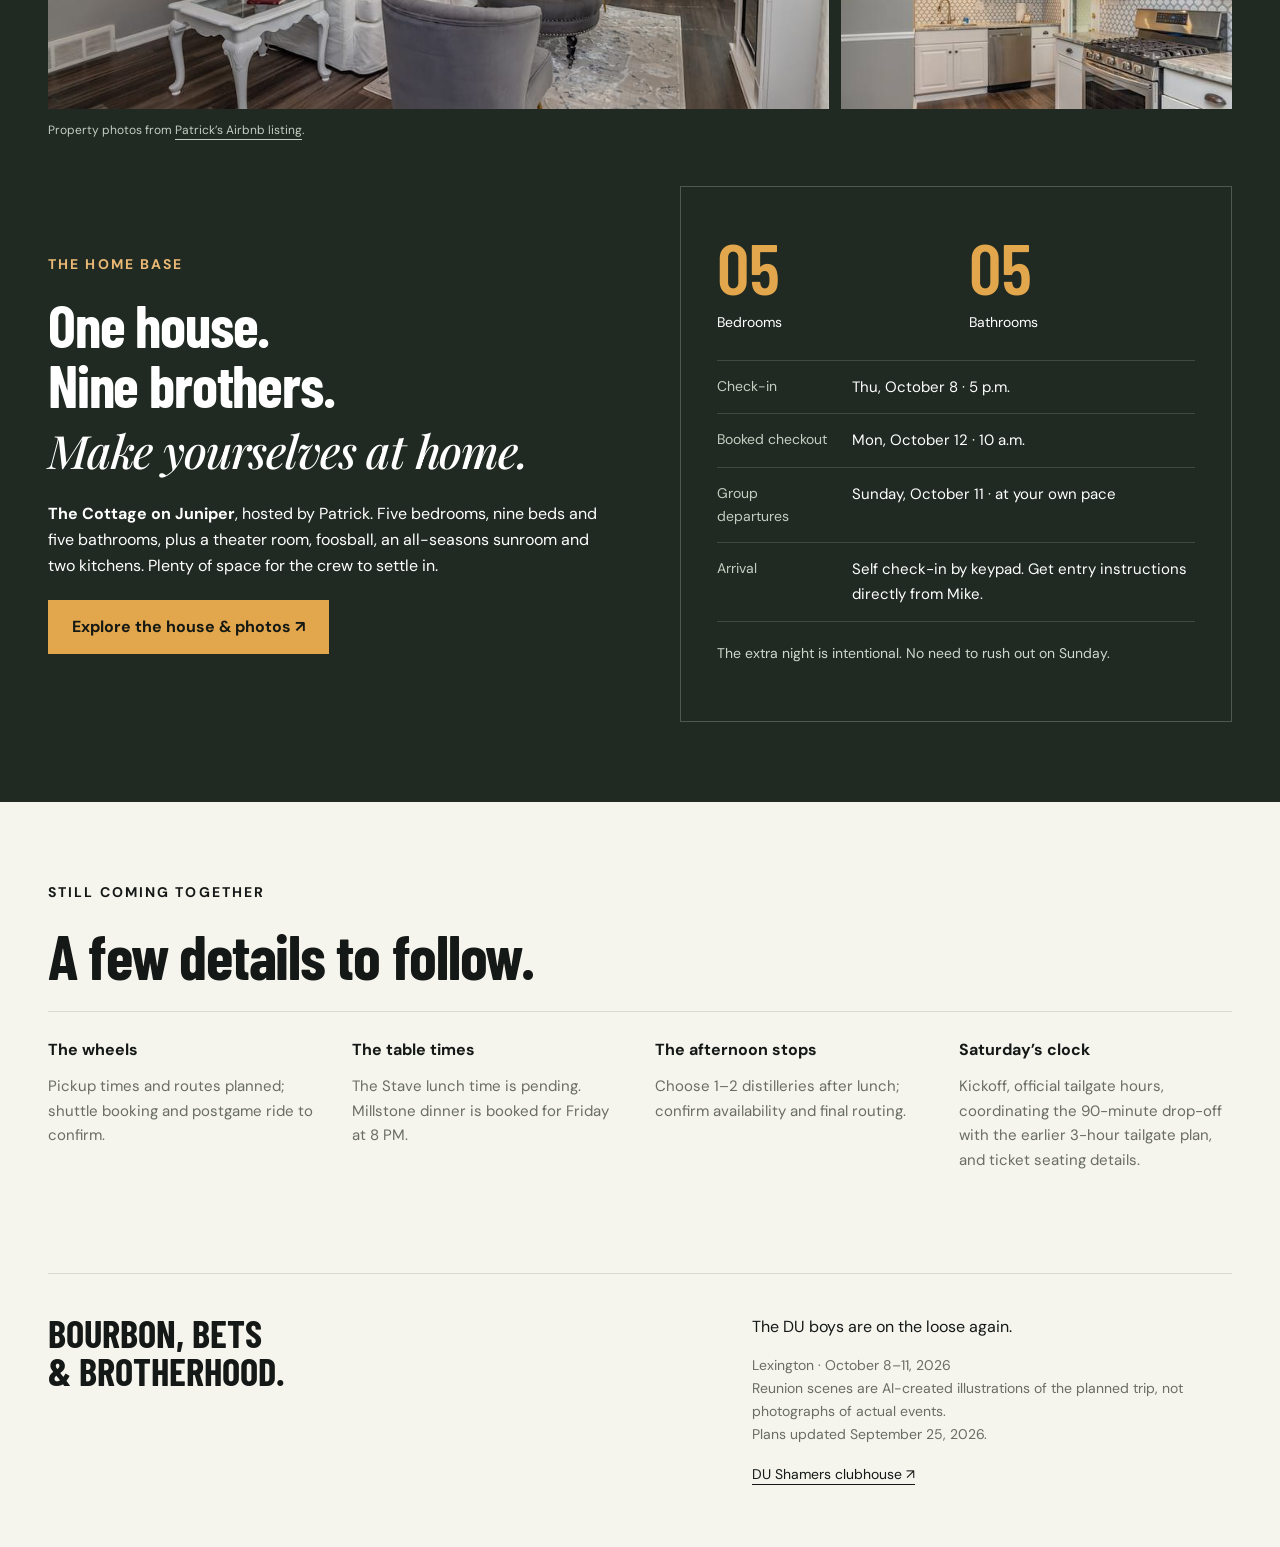
==== commit bfd24a04: "Mark Tom C paid in trip settlement tracker" ====
--- a/kentucky/index.html
+++ b/kentucky/index.html
@@ -23,7 +23,7 @@
    <article><span class="label">DAVID BELSKY · RECEIVES</span><strong>$2,636.81</strong><p>Mike reimburses you. Nothing to send.</p></article>
   </div>
   <section class="payment-tracker" aria-labelledby="payment-tracker-title">
-   <div class="tracker-heading"><h3 id="payment-tracker-title">The settle-up roll call</h3><span>4 checked off · 5 awaiting payment</span></div>
+   <div class="tracker-heading"><h3 id="payment-tracker-title">The settle-up roll call</h3><span>5 checked off · 4 awaiting payment</span></div>
    <ul class="payment-roster">
     <li class="settled"><span class="payment-status-icon" aria-hidden="true">✓</span><div><strong>Mike Stone</strong><span>No payment due · organizer</span></div></li>
     <li class="settled"><span class="payment-status-icon" aria-hidden="true">✓</span><div><strong>David Belsky</strong><span>No payment due · reimbursement owed</span></div></li>
@@ -33,7 +33,7 @@
     <li><span class="payment-status-icon" aria-hidden="true">○</span><div><strong>Hatch</strong><span>Awaiting payment</span></div></li>
     <li><span class="payment-status-icon" aria-hidden="true">○</span><div><strong>Jose / Dengo</strong><span>Awaiting payment</span></div></li>
     <li class="settled"><span class="payment-status-icon" aria-hidden="true">✓</span><div><strong>Mark</strong><span>Paid</span></div></li>
-    <li><span class="payment-status-icon" aria-hidden="true">○</span><div><strong>Tom C</strong><span>Awaiting payment</span></div></li>
+    <li class="settled"><span class="payment-status-icon" aria-hidden="true">✓</span><div><strong>Tom C</strong><span>Paid</span></div></li>
    </ul>
    <p class="small">Updated October 18, 2026. Mike updates this list as payments are confirmed. David’s check mark means he has nothing to pay; his reimbursement is listed separately above.</p>
   </section>
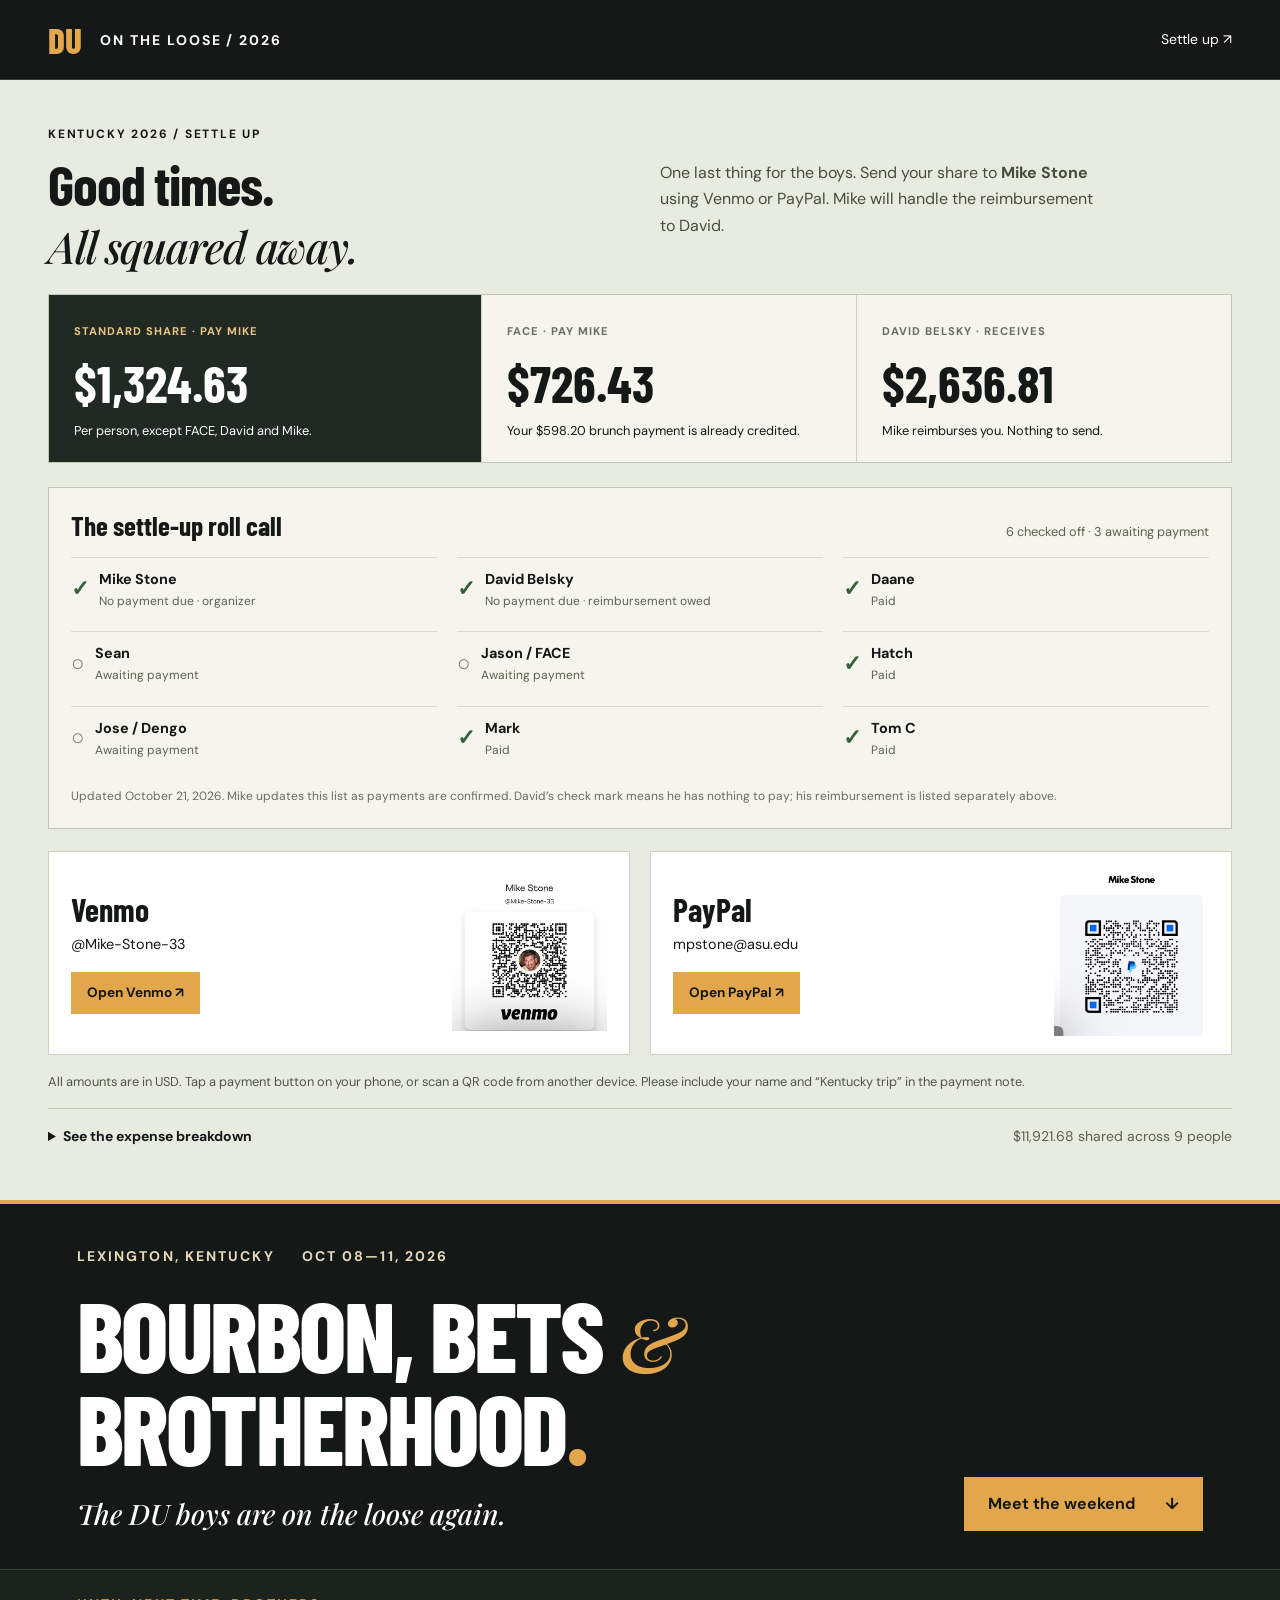
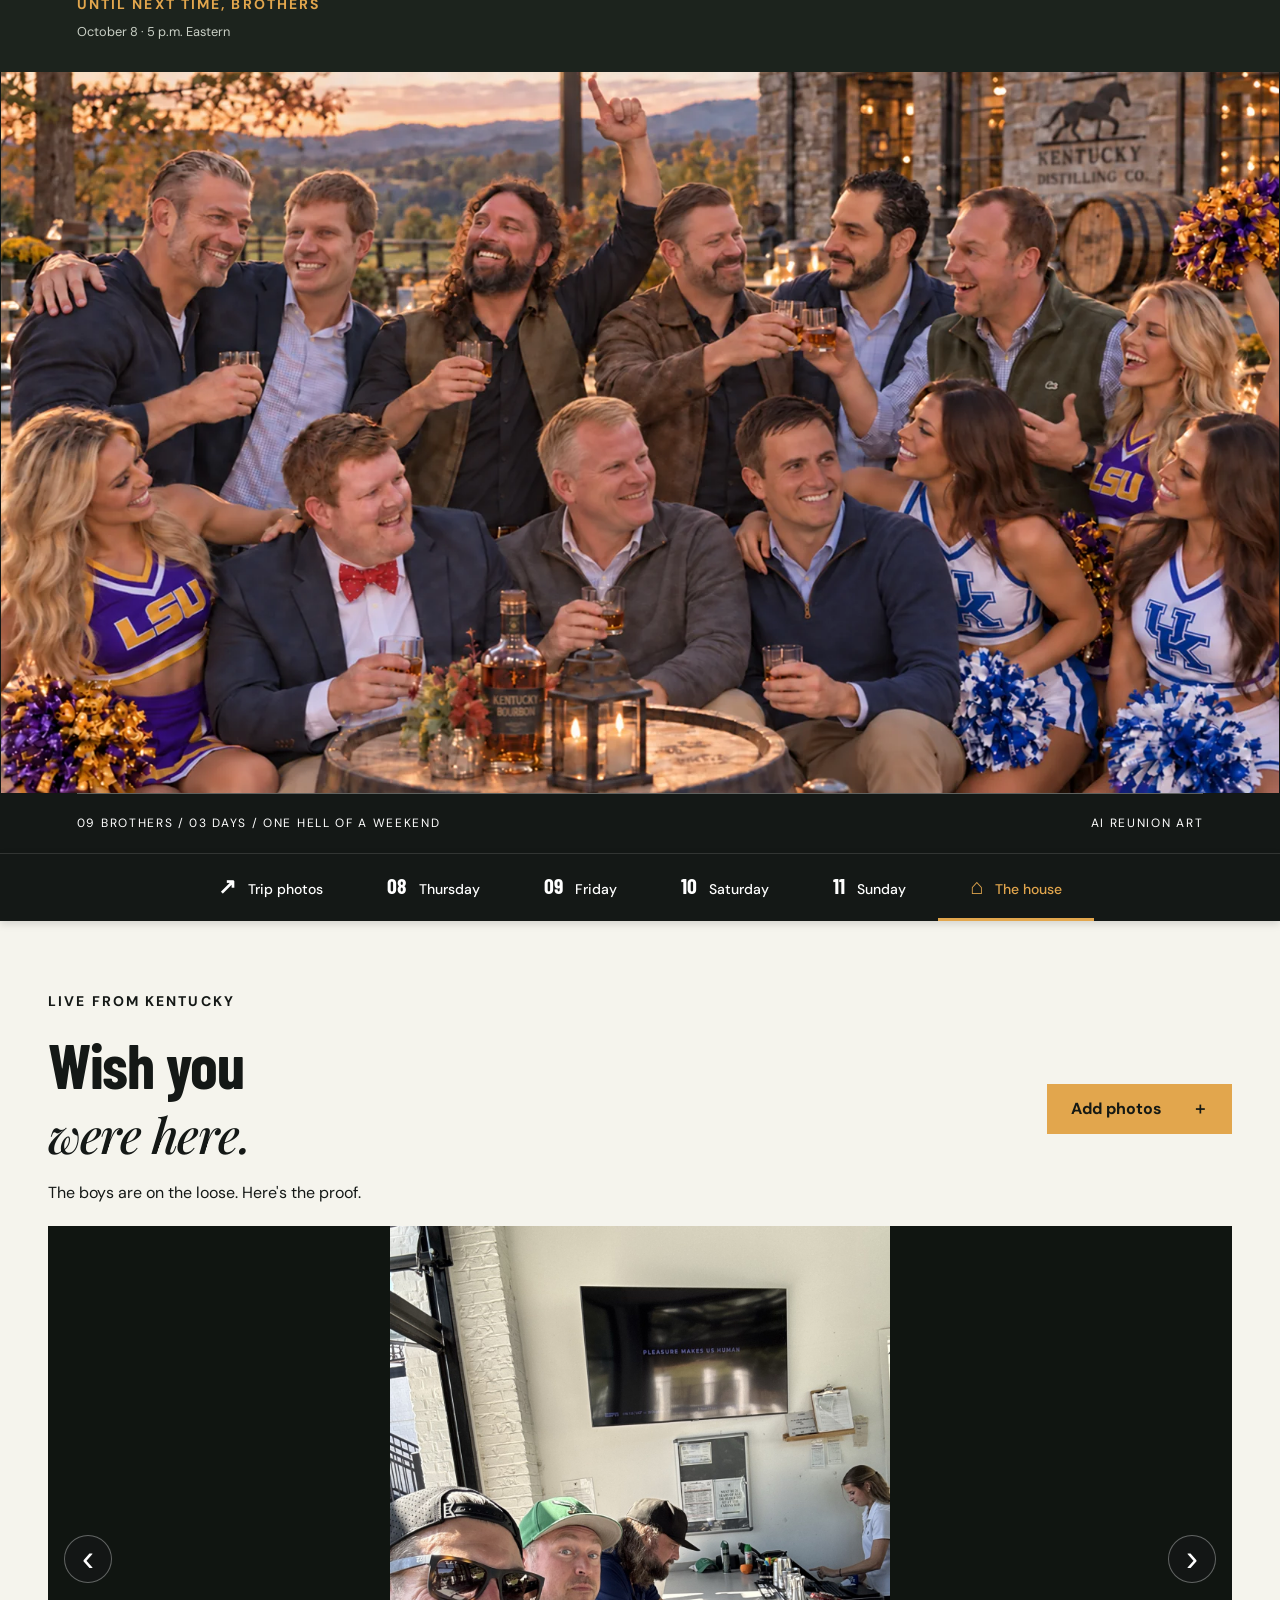
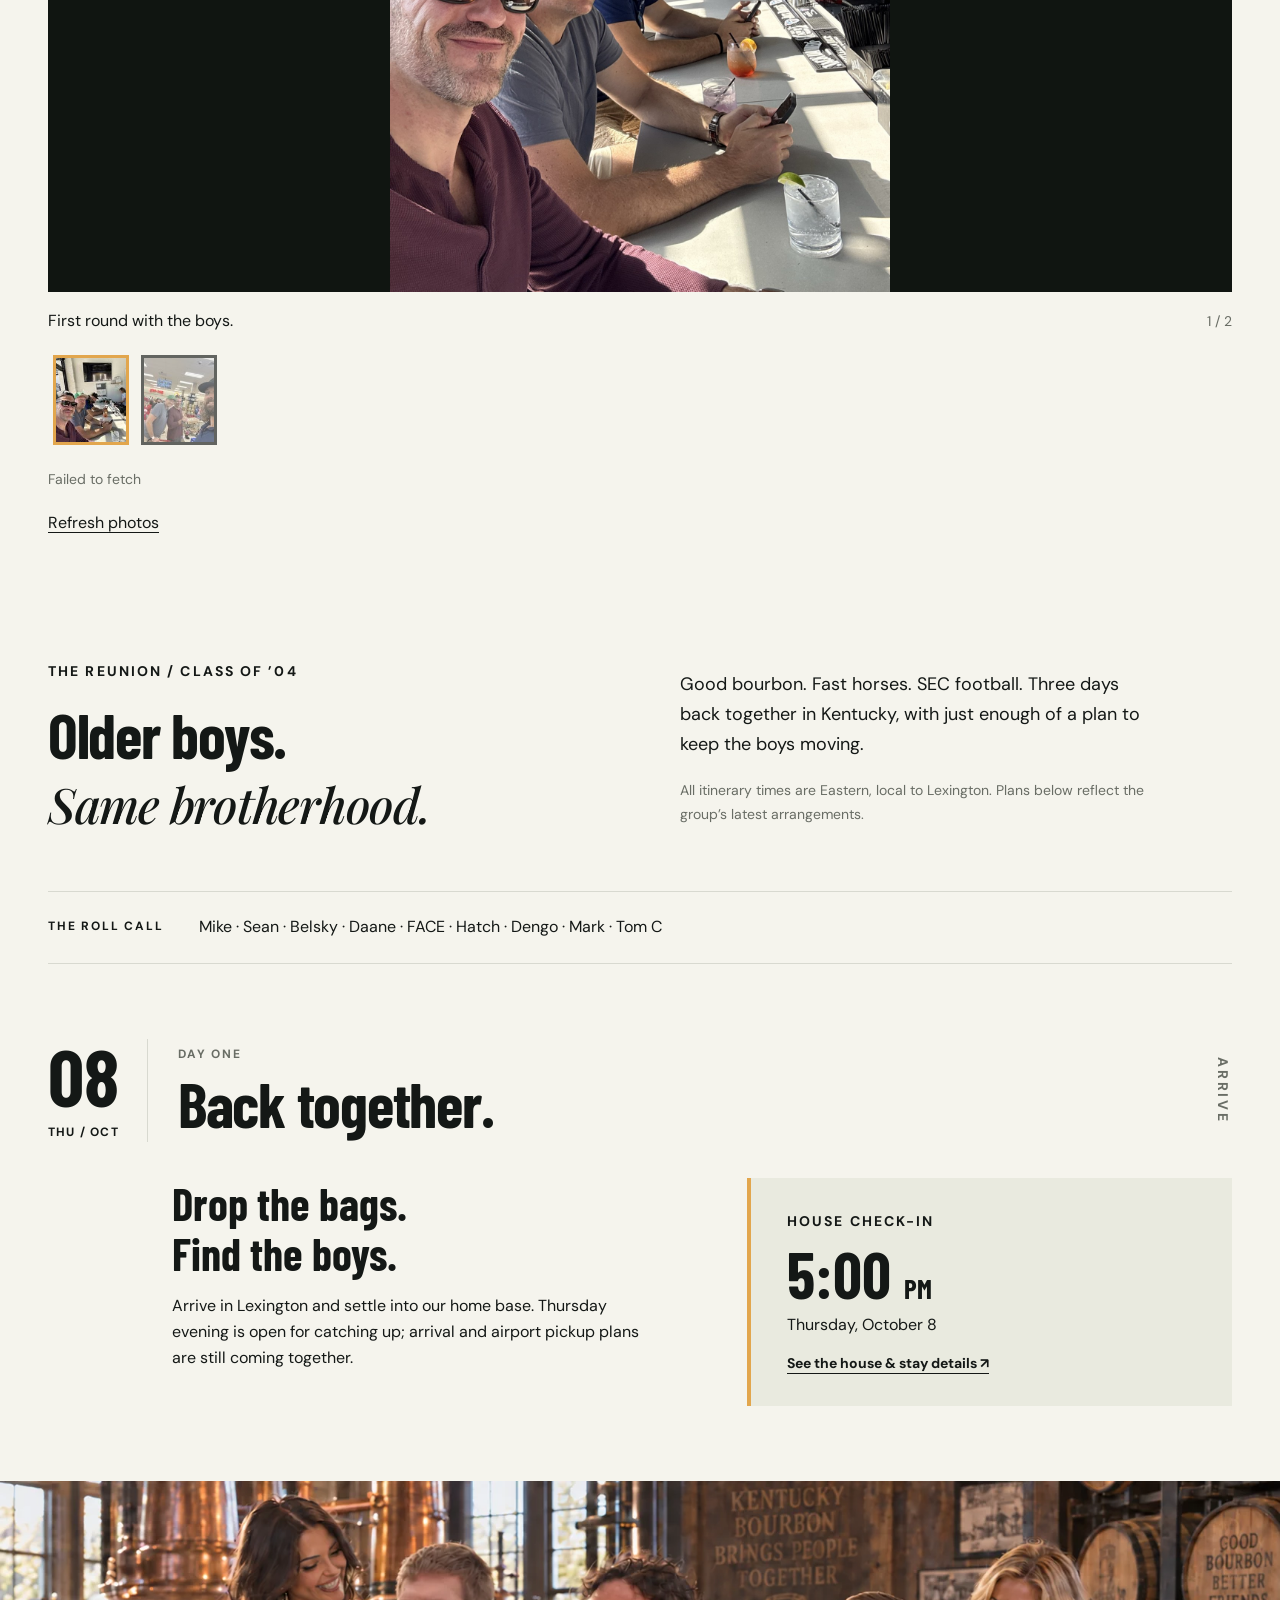
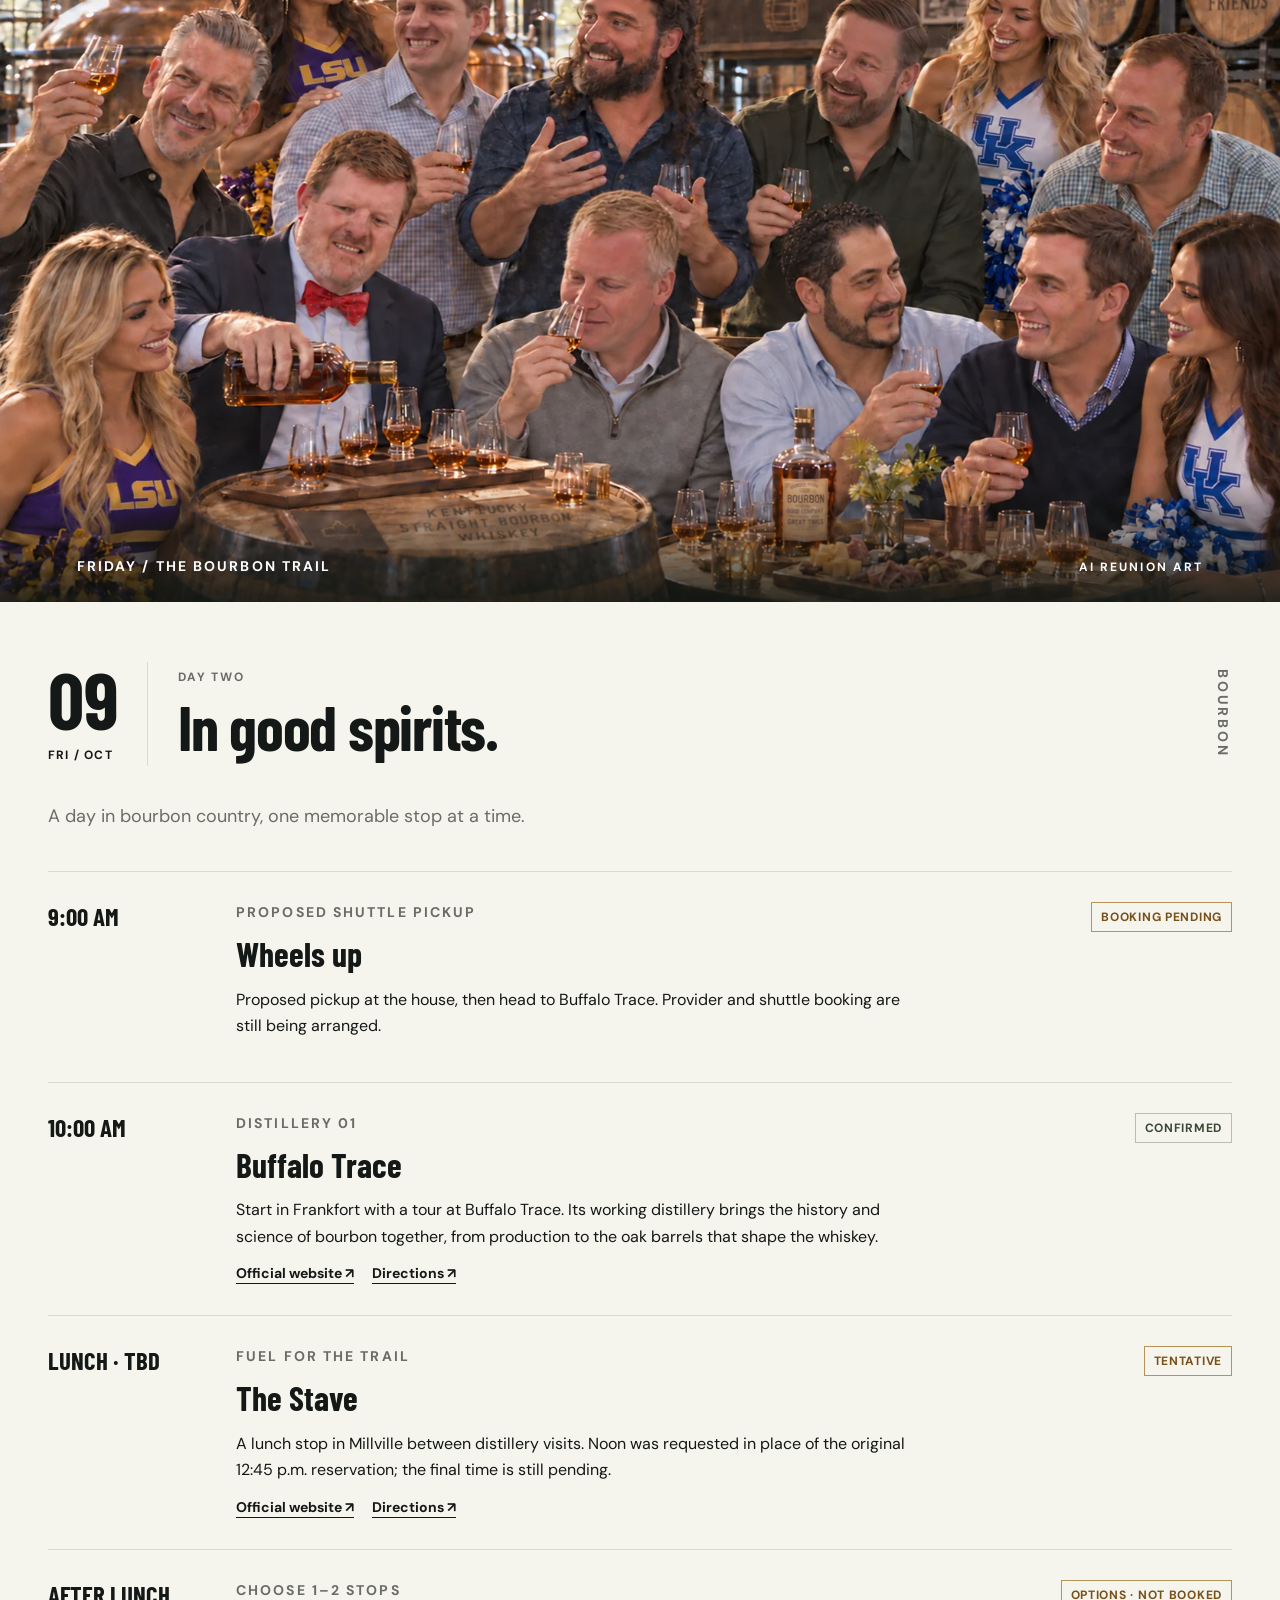
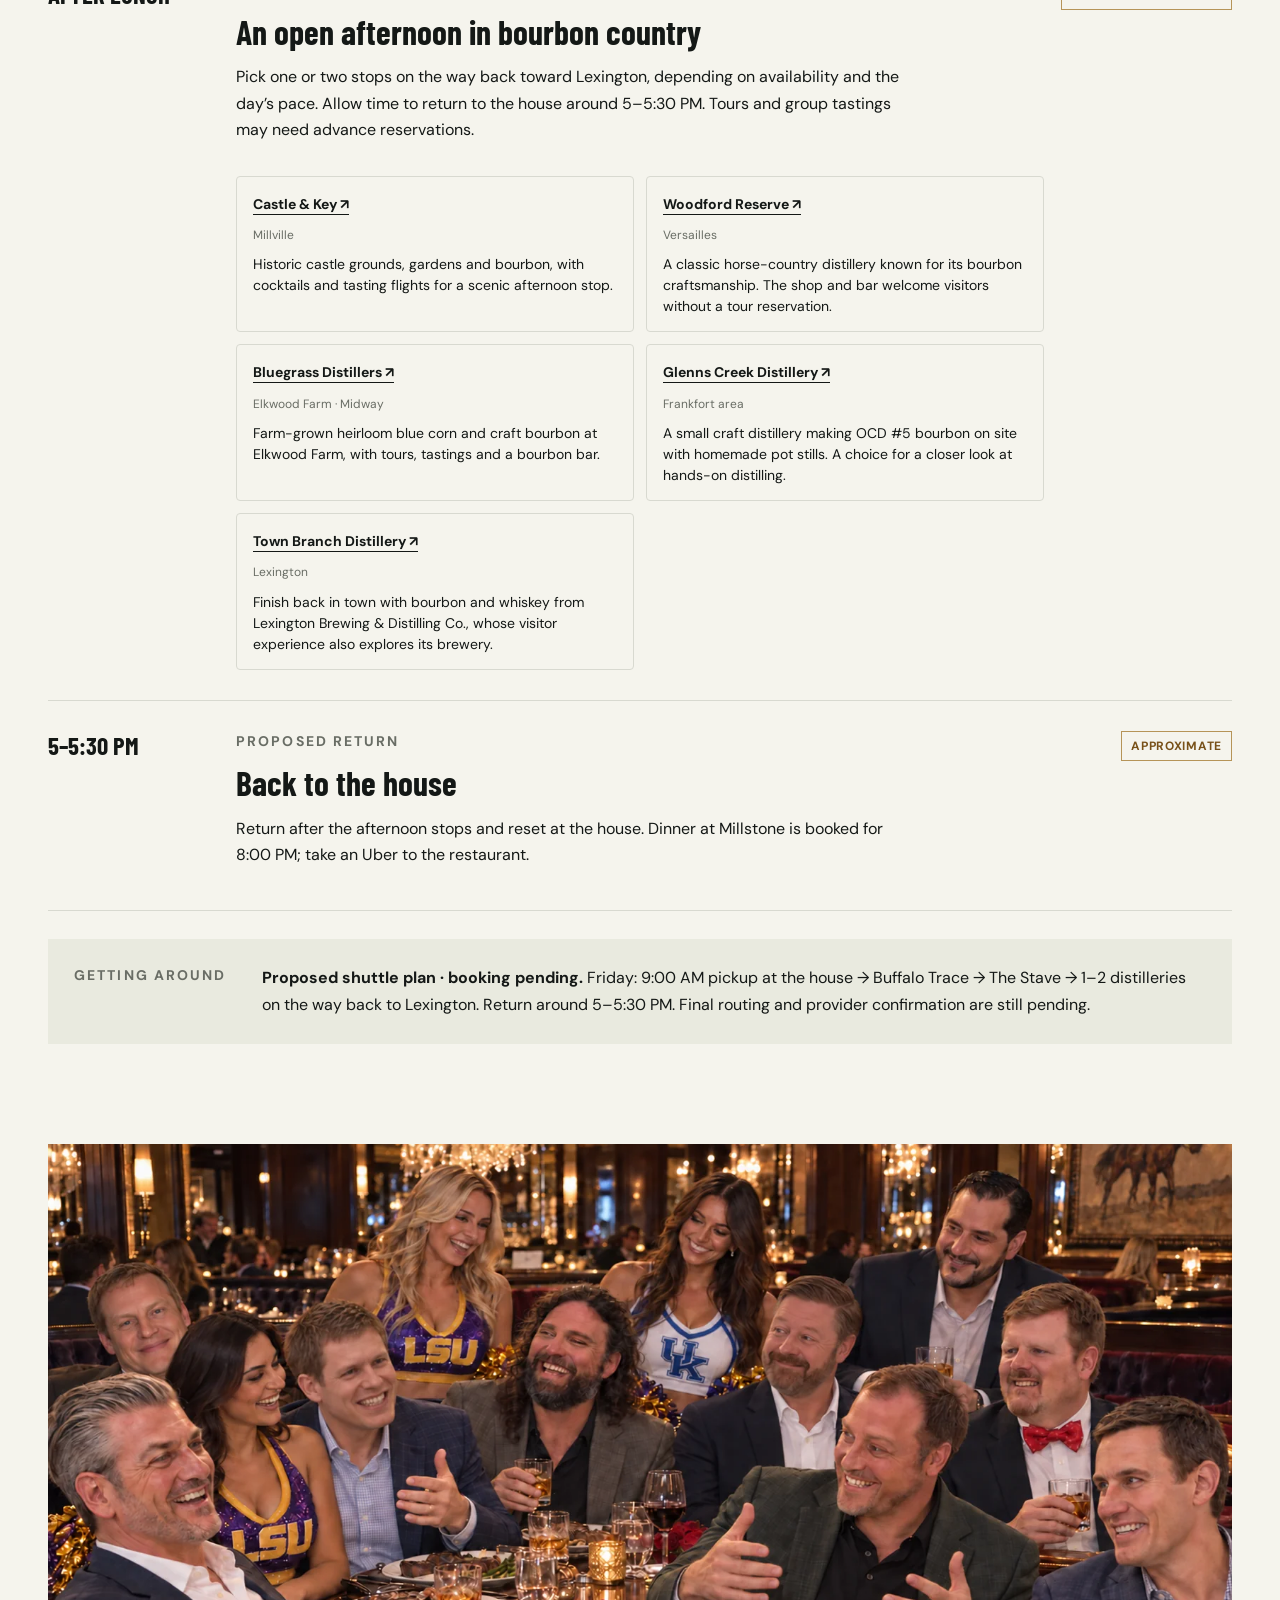
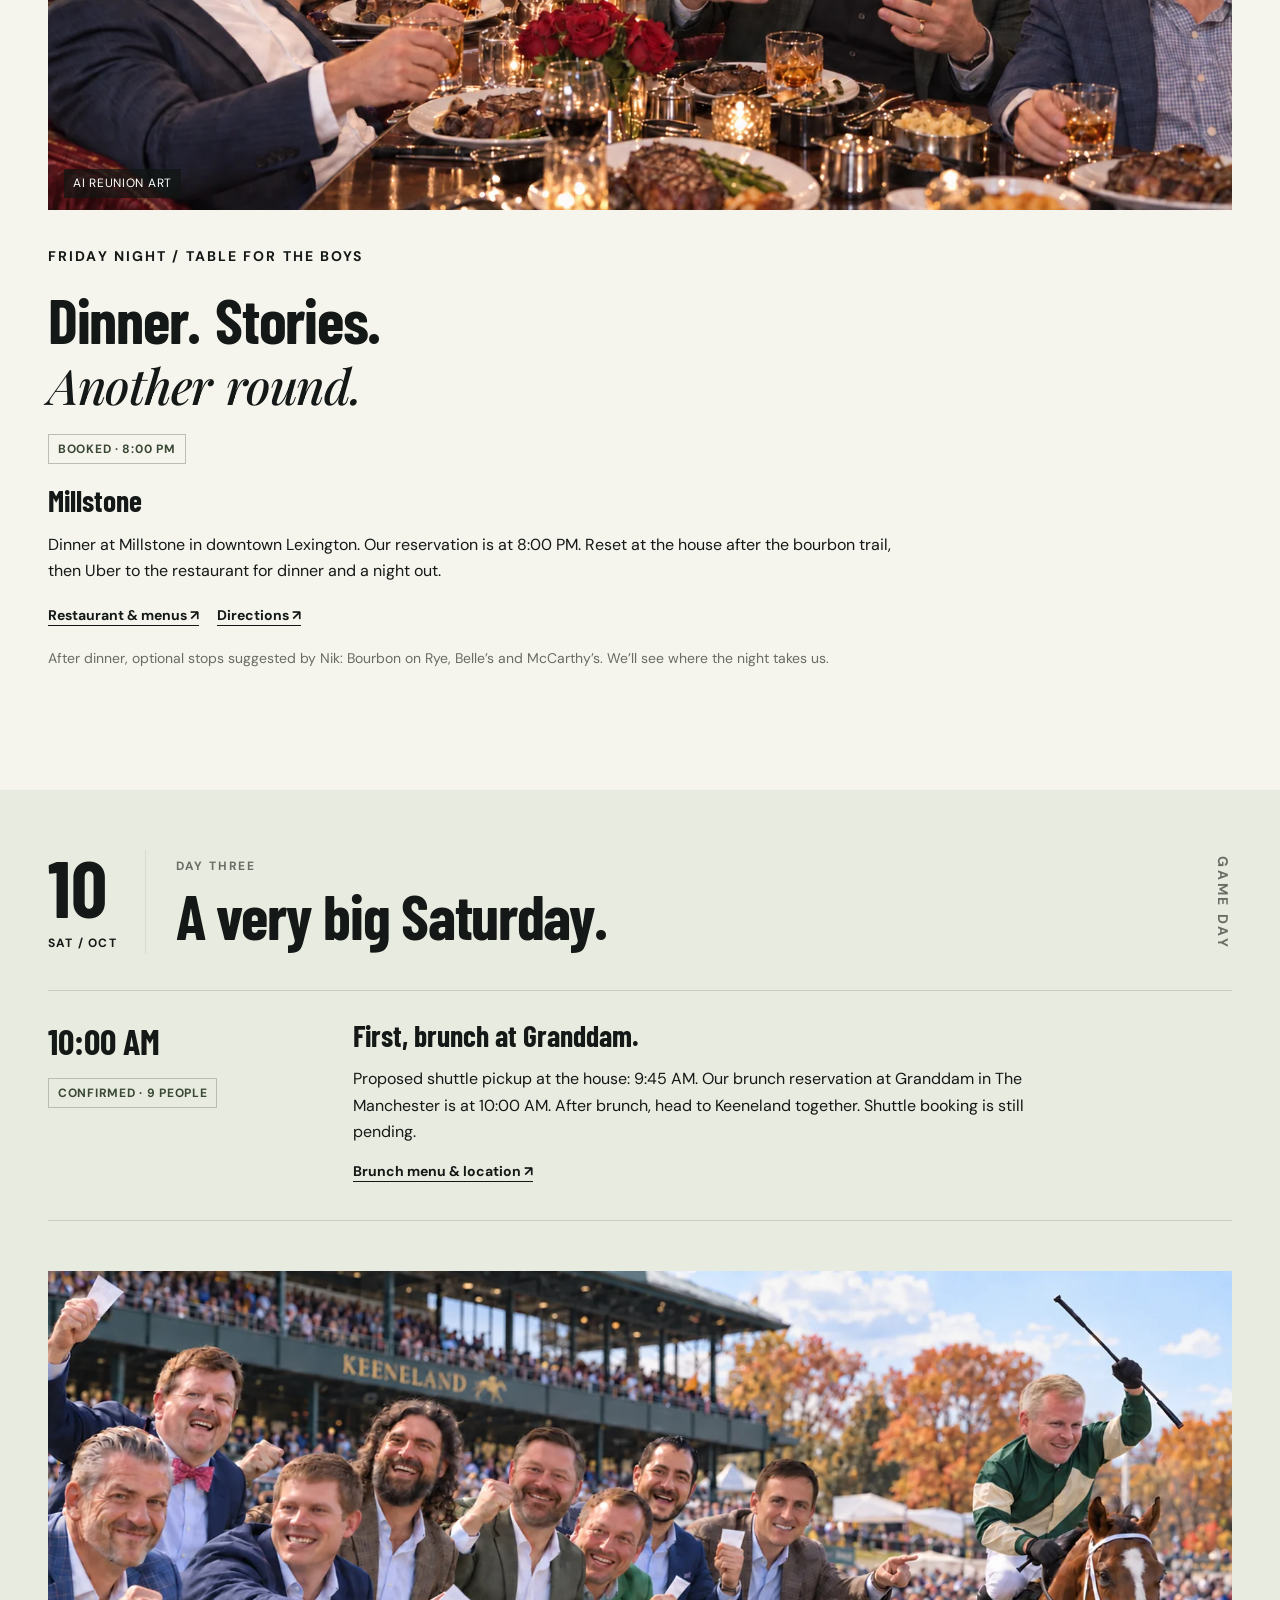
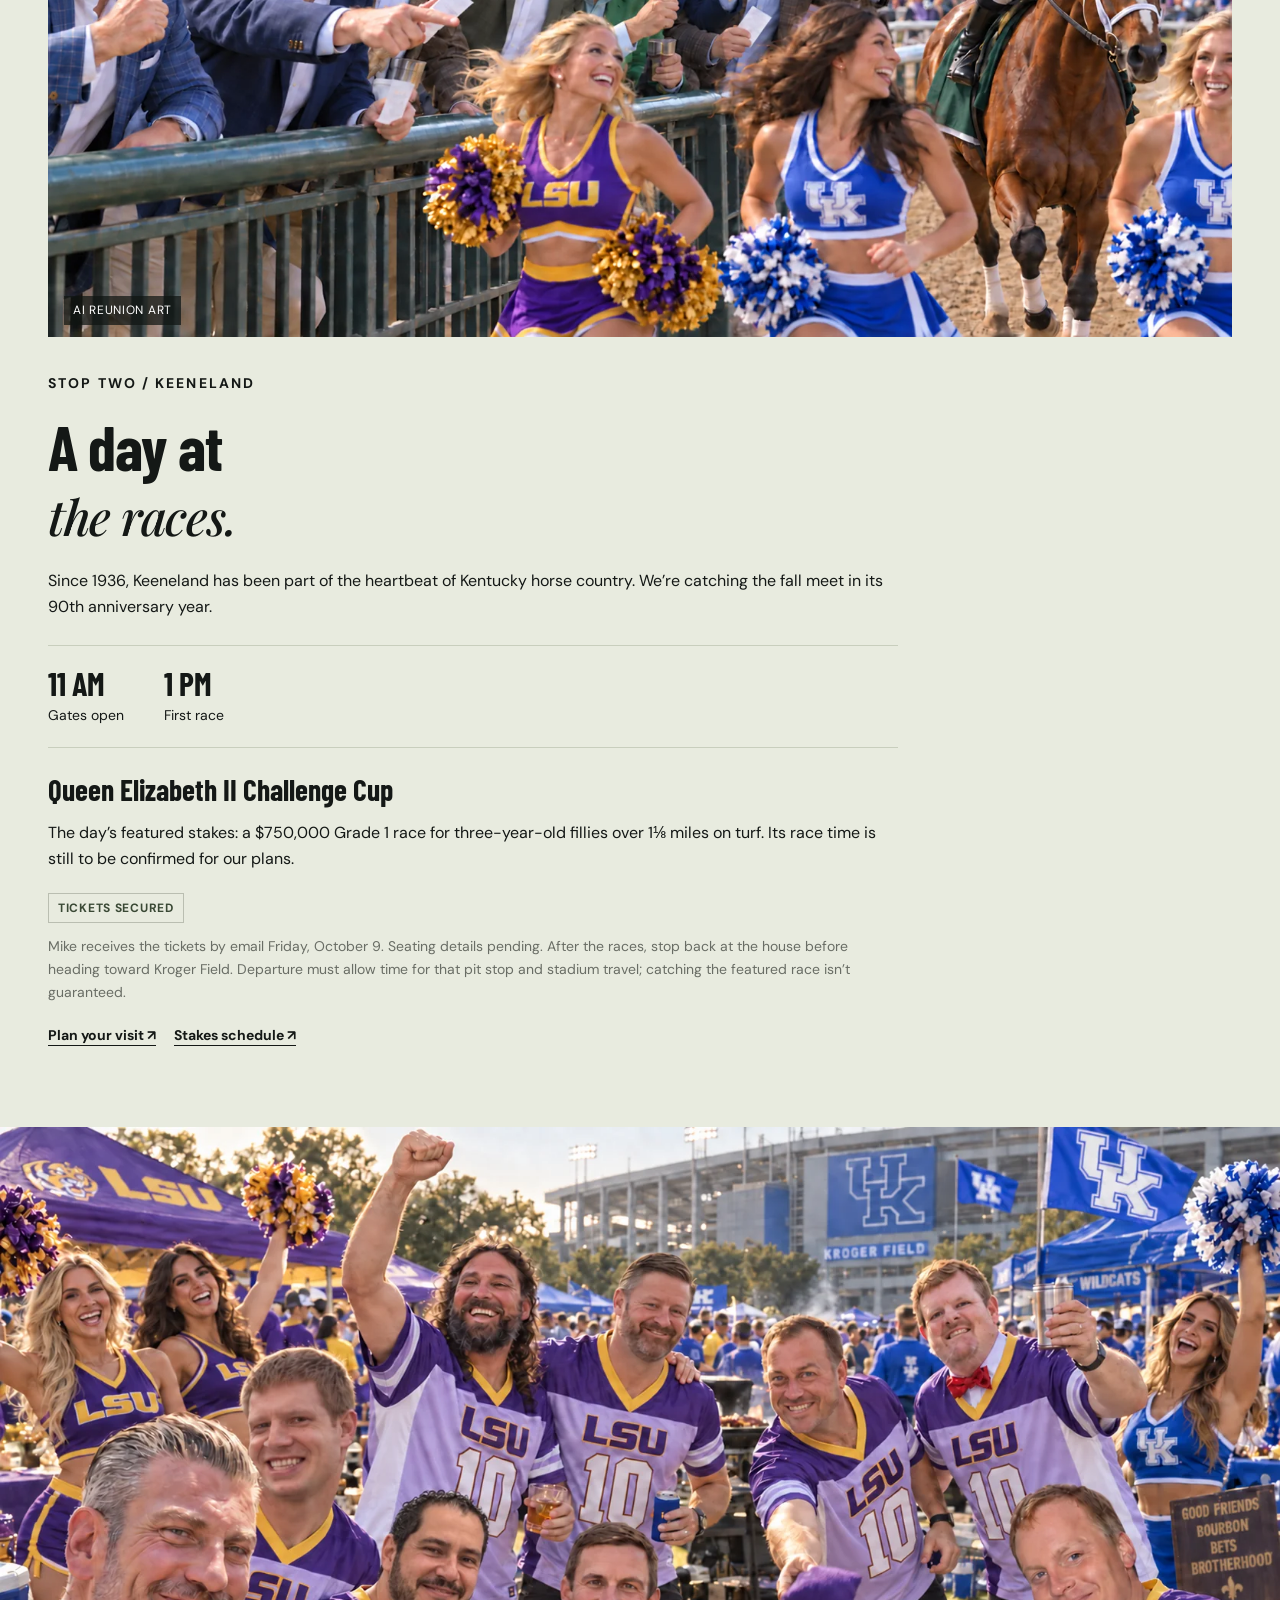
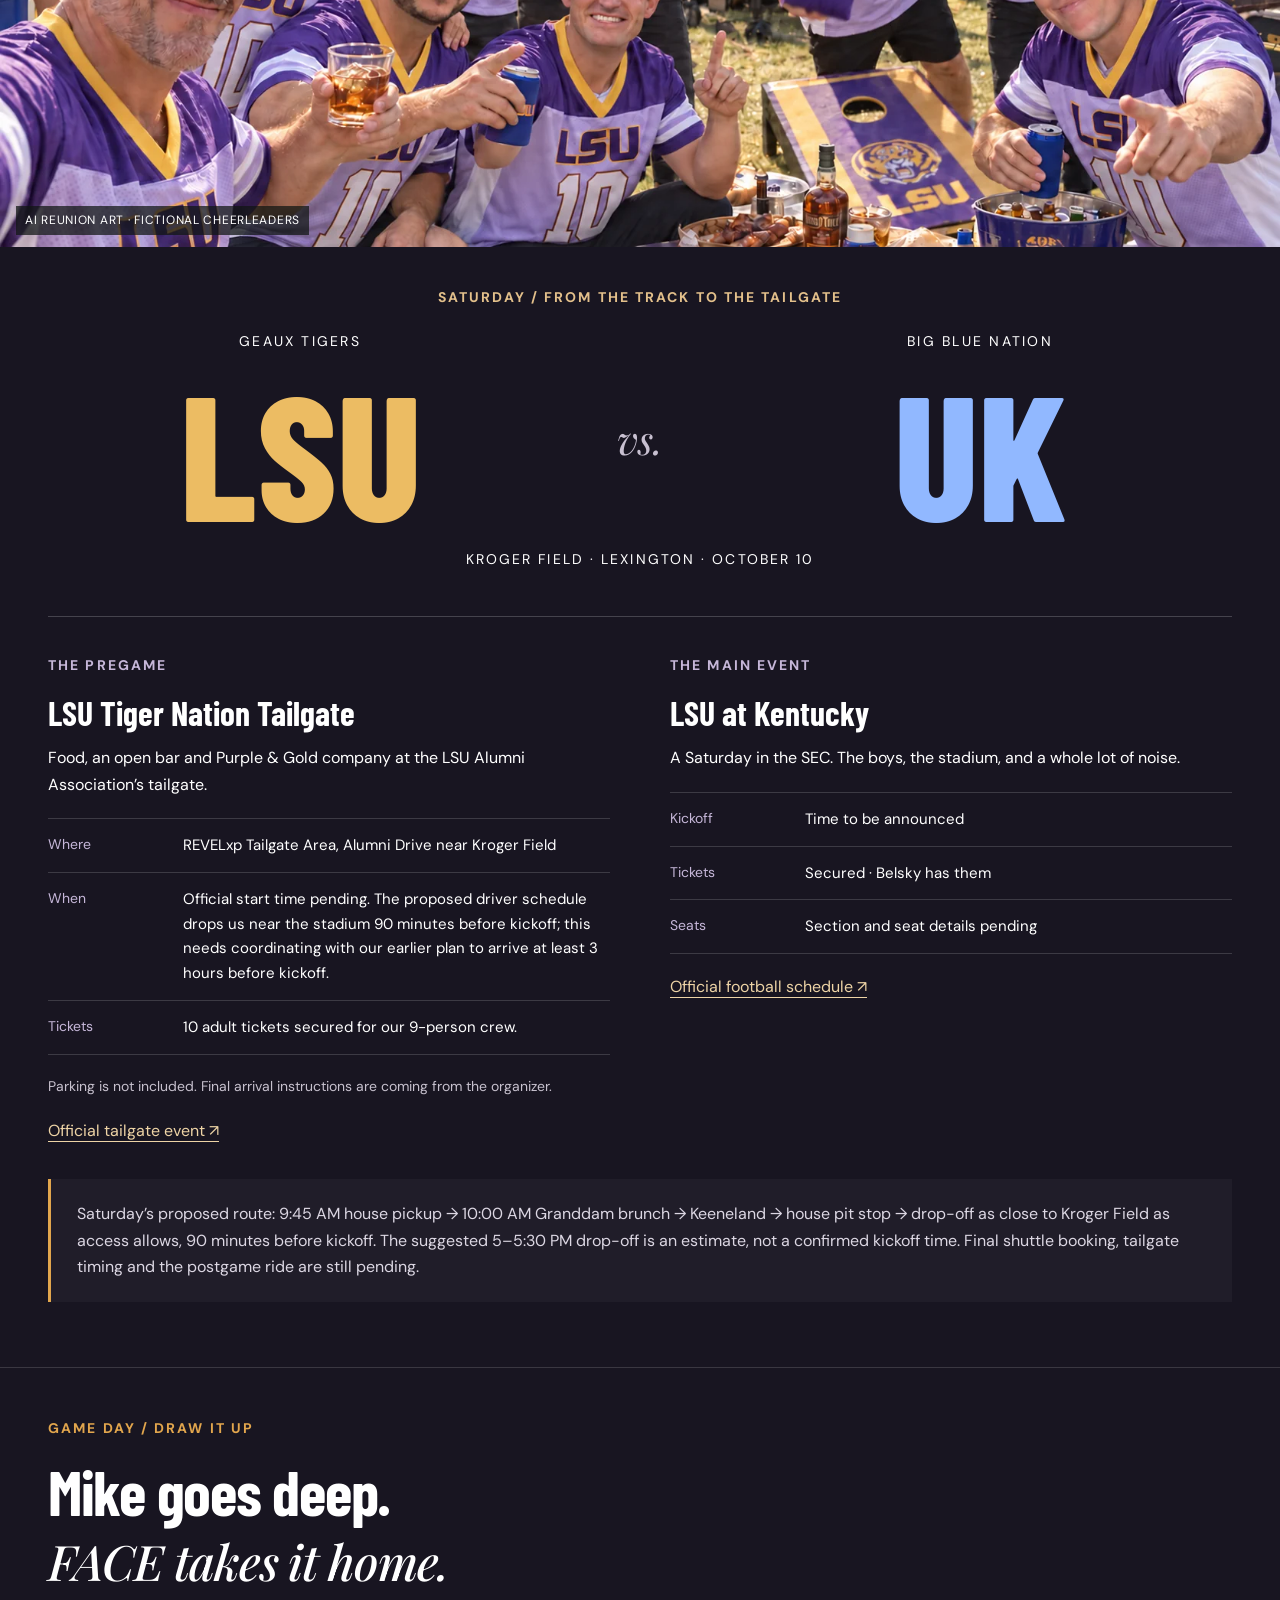
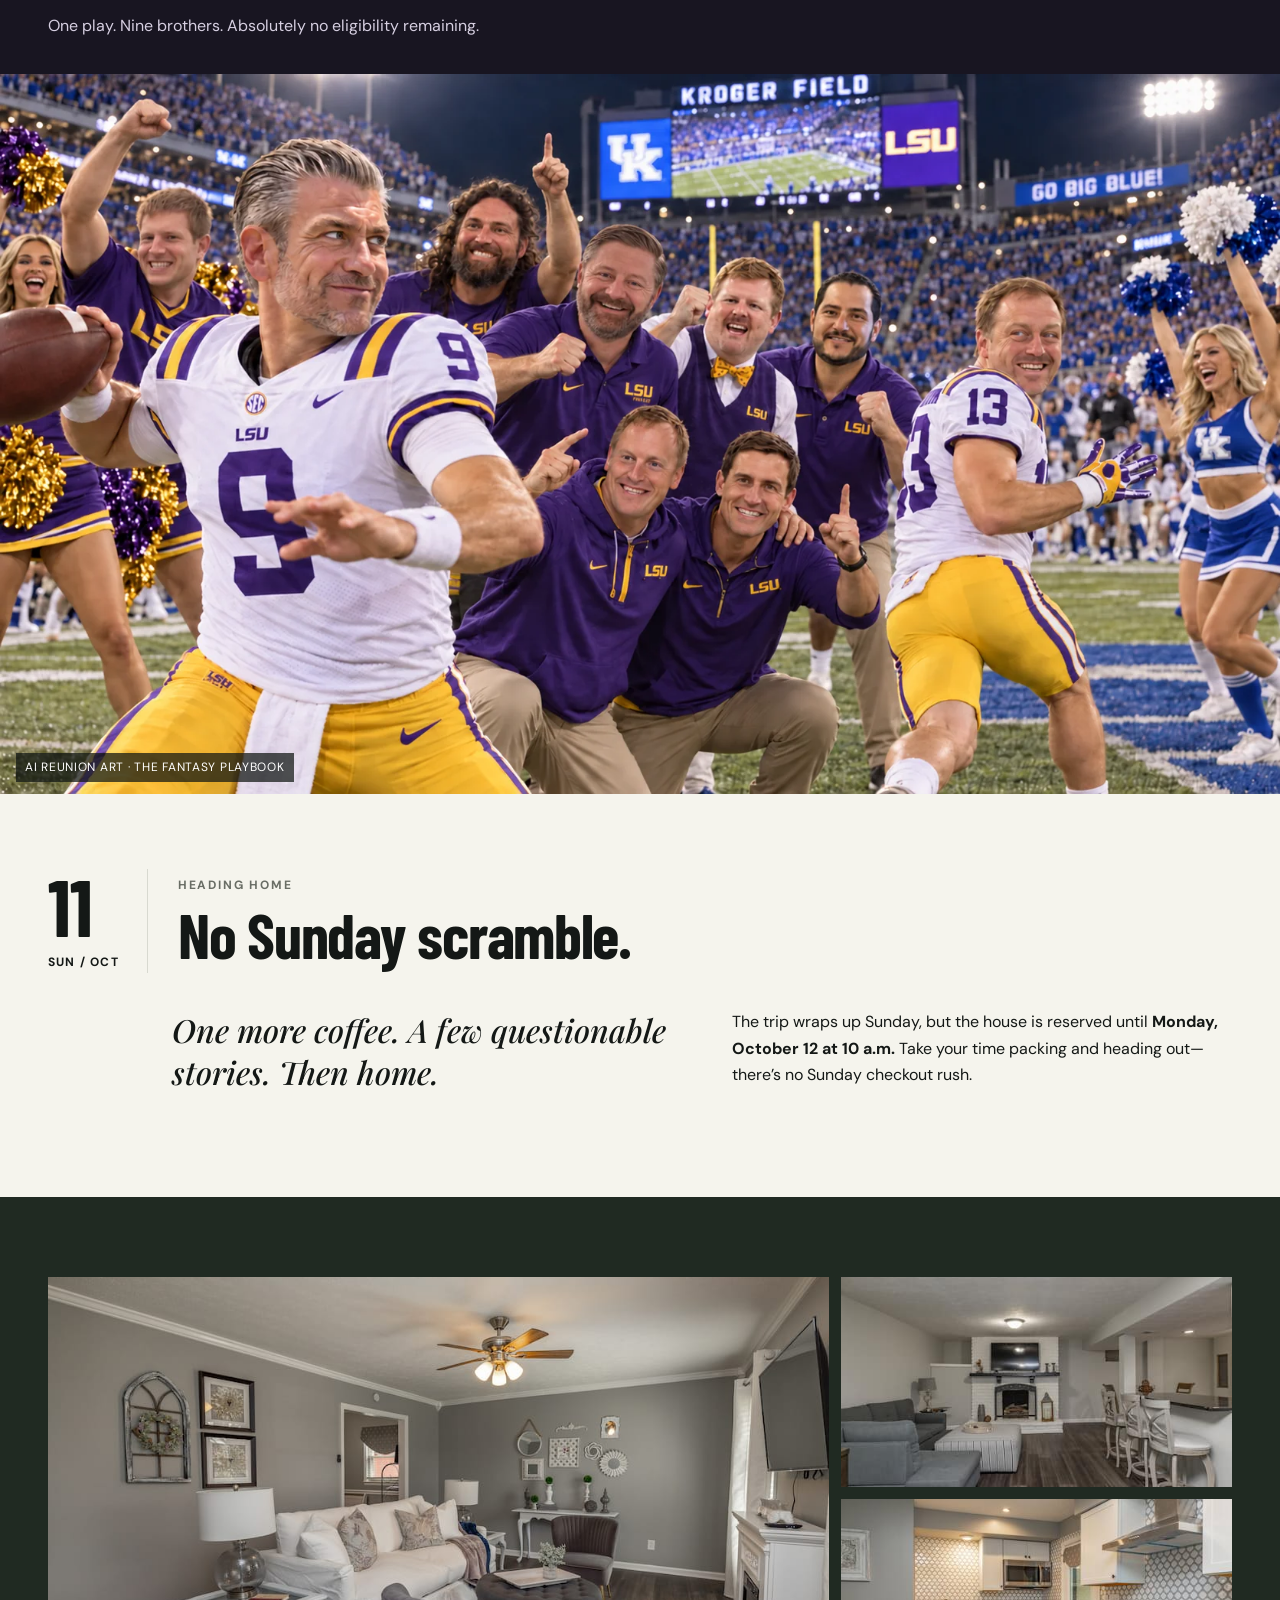
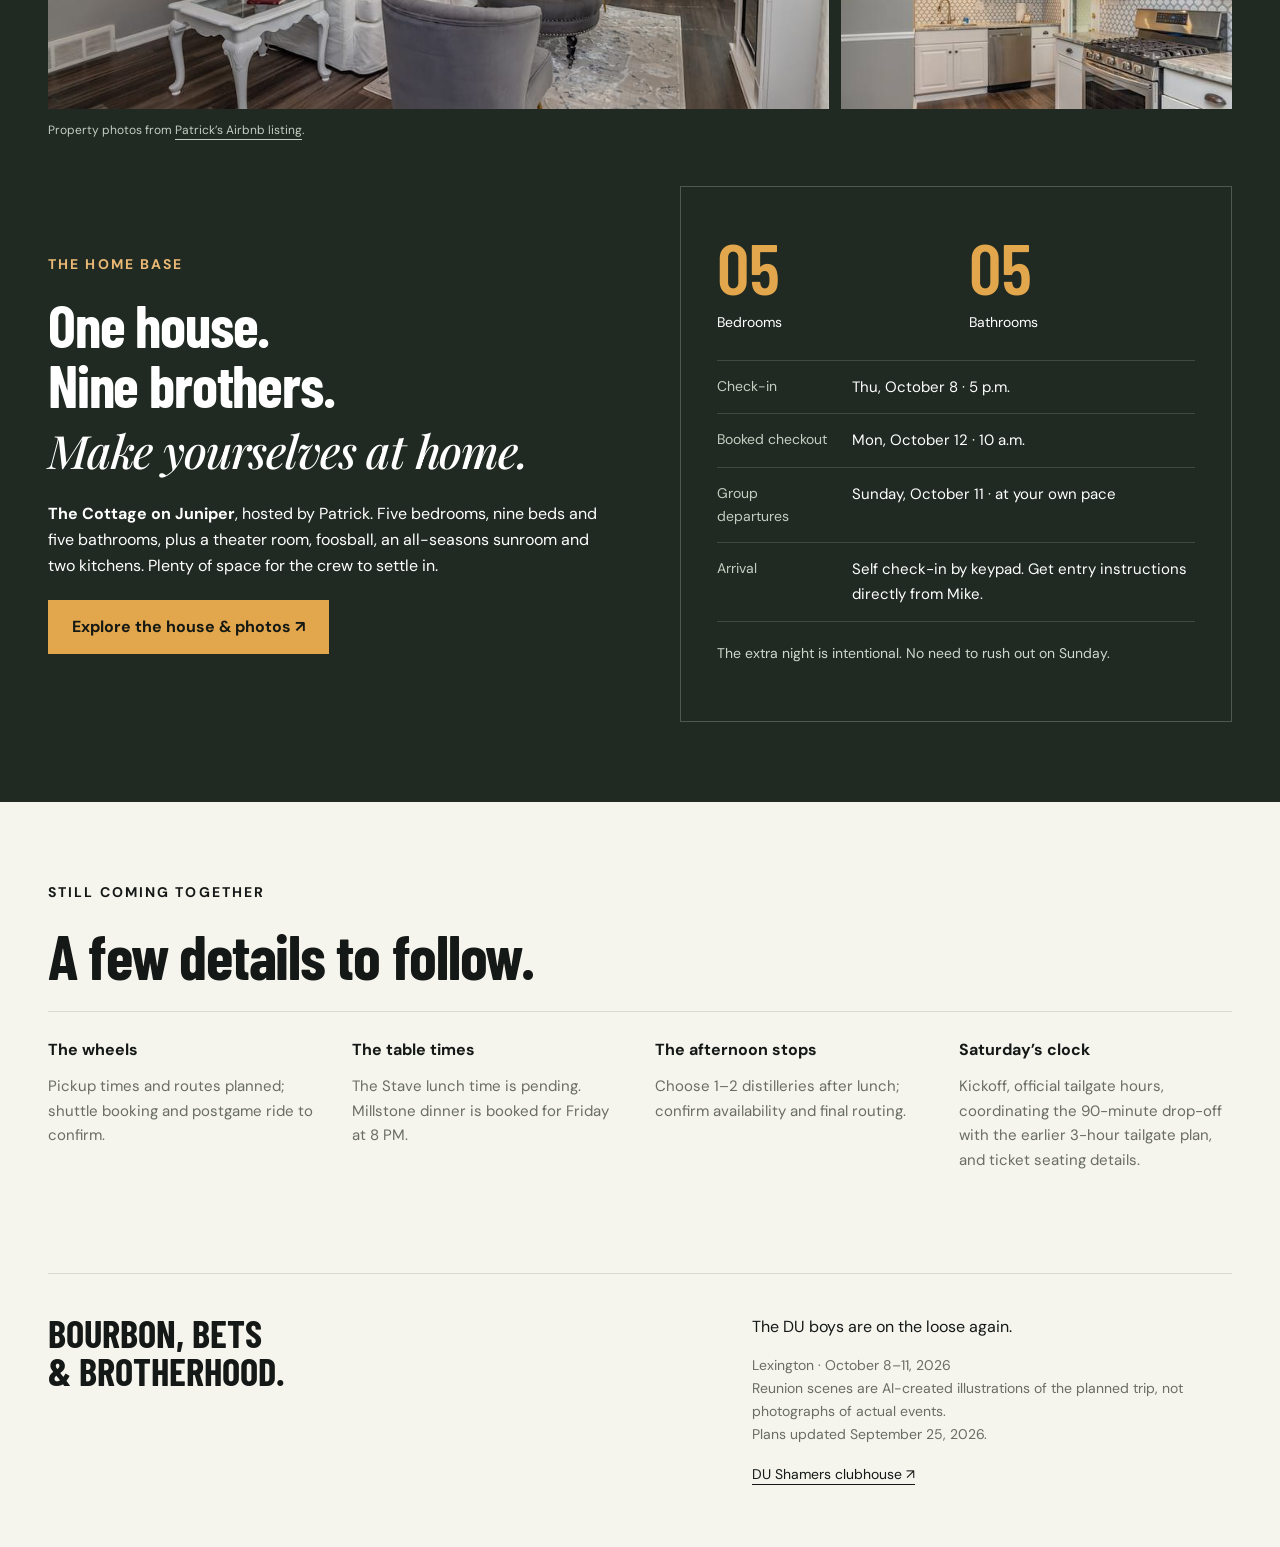
==== commit 0320bf5d: "Mark Hatch paid in trip settlement tracker" ====
--- a/kentucky/index.html
+++ b/kentucky/index.html
@@ -23,19 +23,19 @@
    <article><span class="label">DAVID BELSKY · RECEIVES</span><strong>$2,636.81</strong><p>Mike reimburses you. Nothing to send.</p></article>
   </div>
   <section class="payment-tracker" aria-labelledby="payment-tracker-title">
-   <div class="tracker-heading"><h3 id="payment-tracker-title">The settle-up roll call</h3><span>5 checked off · 4 awaiting payment</span></div>
+   <div class="tracker-heading"><h3 id="payment-tracker-title">The settle-up roll call</h3><span>6 checked off · 3 awaiting payment</span></div>
    <ul class="payment-roster">
     <li class="settled"><span class="payment-status-icon" aria-hidden="true">✓</span><div><strong>Mike Stone</strong><span>No payment due · organizer</span></div></li>
     <li class="settled"><span class="payment-status-icon" aria-hidden="true">✓</span><div><strong>David Belsky</strong><span>No payment due · reimbursement owed</span></div></li>
     <li class="settled"><span class="payment-status-icon" aria-hidden="true">✓</span><div><strong>Daane</strong><span>Paid</span></div></li>
     <li><span class="payment-status-icon" aria-hidden="true">○</span><div><strong>Sean</strong><span>Awaiting payment</span></div></li>
     <li><span class="payment-status-icon" aria-hidden="true">○</span><div><strong>Jason / FACE</strong><span>Awaiting payment</span></div></li>
-    <li><span class="payment-status-icon" aria-hidden="true">○</span><div><strong>Hatch</strong><span>Awaiting payment</span></div></li>
+    <li class="settled"><span class="payment-status-icon" aria-hidden="true">✓</span><div><strong>Hatch</strong><span>Paid</span></div></li>
     <li><span class="payment-status-icon" aria-hidden="true">○</span><div><strong>Jose / Dengo</strong><span>Awaiting payment</span></div></li>
     <li class="settled"><span class="payment-status-icon" aria-hidden="true">✓</span><div><strong>Mark</strong><span>Paid</span></div></li>
     <li class="settled"><span class="payment-status-icon" aria-hidden="true">✓</span><div><strong>Tom C</strong><span>Paid</span></div></li>
    </ul>
-   <p class="small">Updated October 18, 2026. Mike updates this list as payments are confirmed. David’s check mark means he has nothing to pay; his reimbursement is listed separately above.</p>
+   <p class="small">Updated October 21, 2026. Mike updates this list as payments are confirmed. David’s check mark means he has nothing to pay; his reimbursement is listed separately above.</p>
   </section>
   <div class="payment-options">
    <article class="payment-card"><div><h3>Venmo</h3><p>@Mike-Stone-33</p><a class="button primary" href="https://venmo.com/code?user_id=2447617640366080947&amp;created=1792350996.918236" target="_blank" rel="noopener noreferrer">Open Venmo ↗</a></div><a href="assets/venmo-qr.jpg" target="_blank" rel="noopener noreferrer" aria-label="Enlarge Mike Stone’s Venmo QR code"><img src="assets/venmo-qr.jpg" width="1179" height="1188" alt="Venmo payment QR code for Mike Stone, @Mike-Stone-33"></a></article>
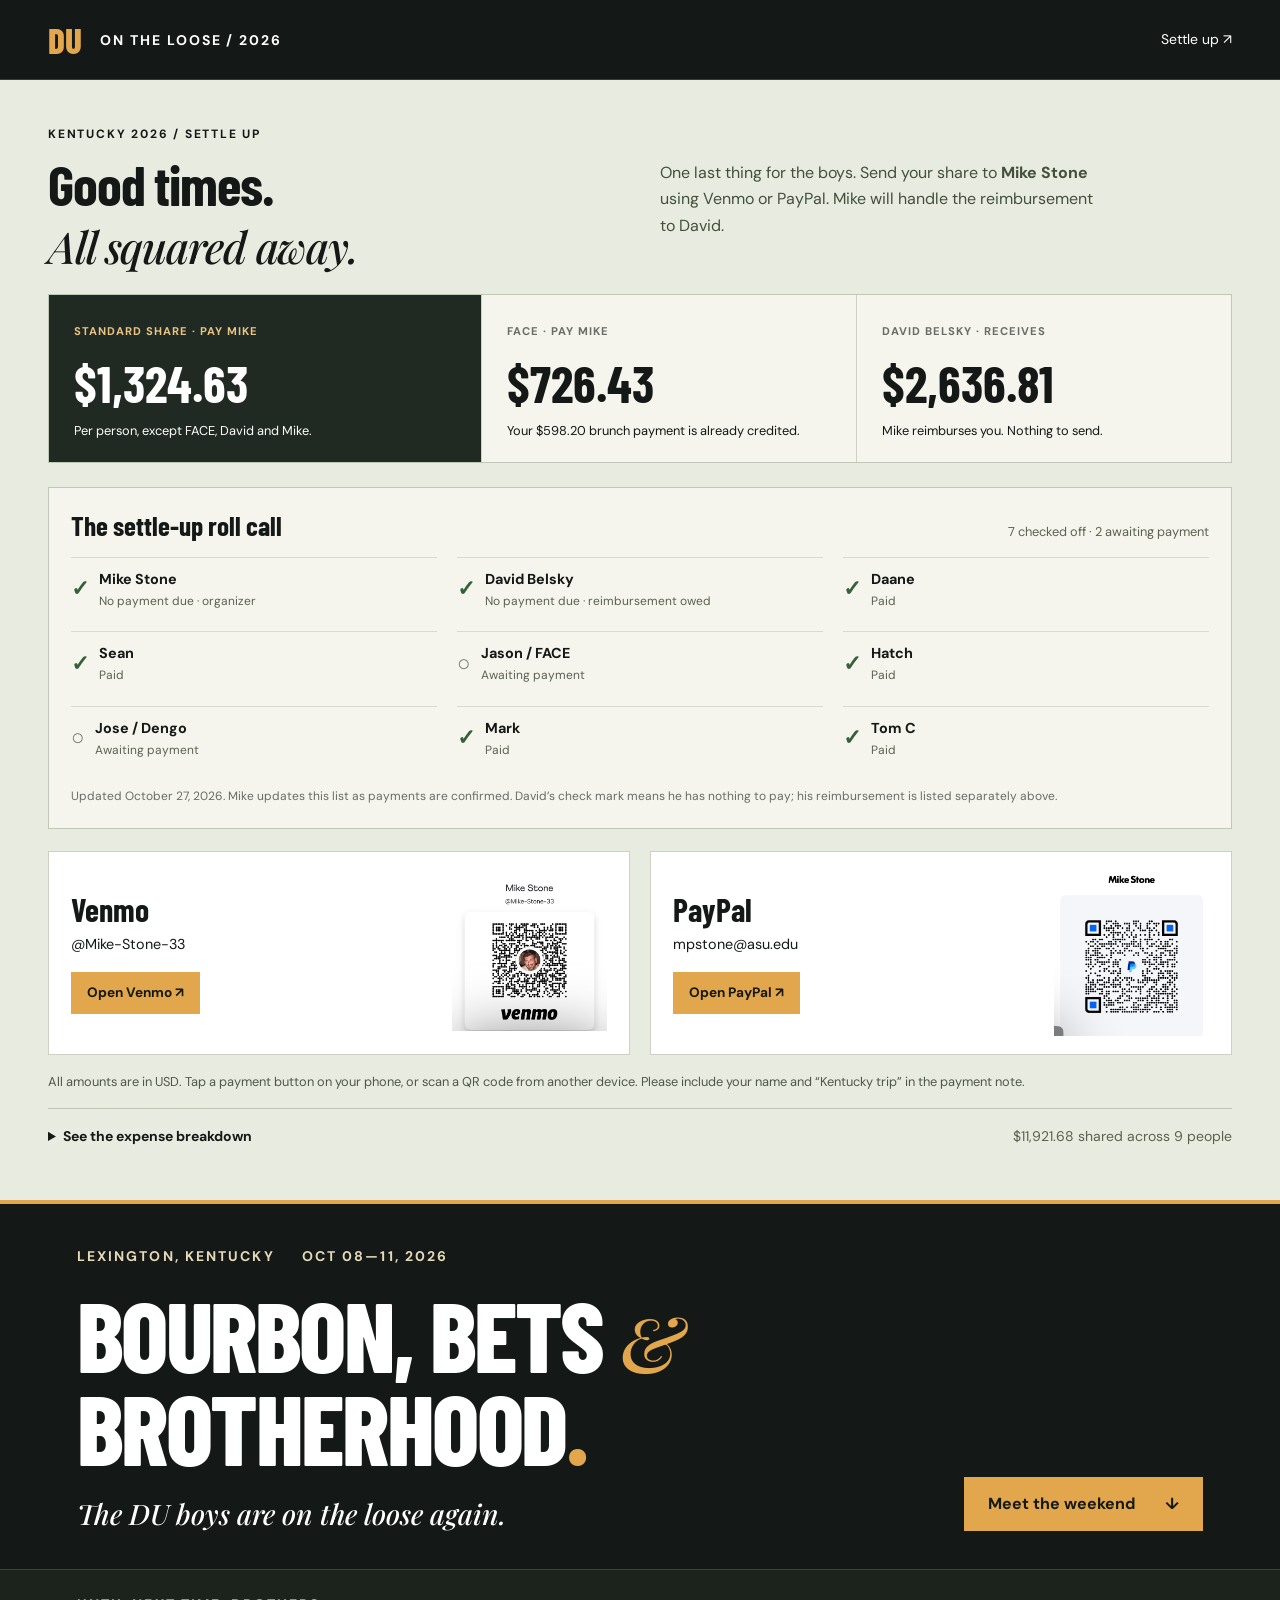
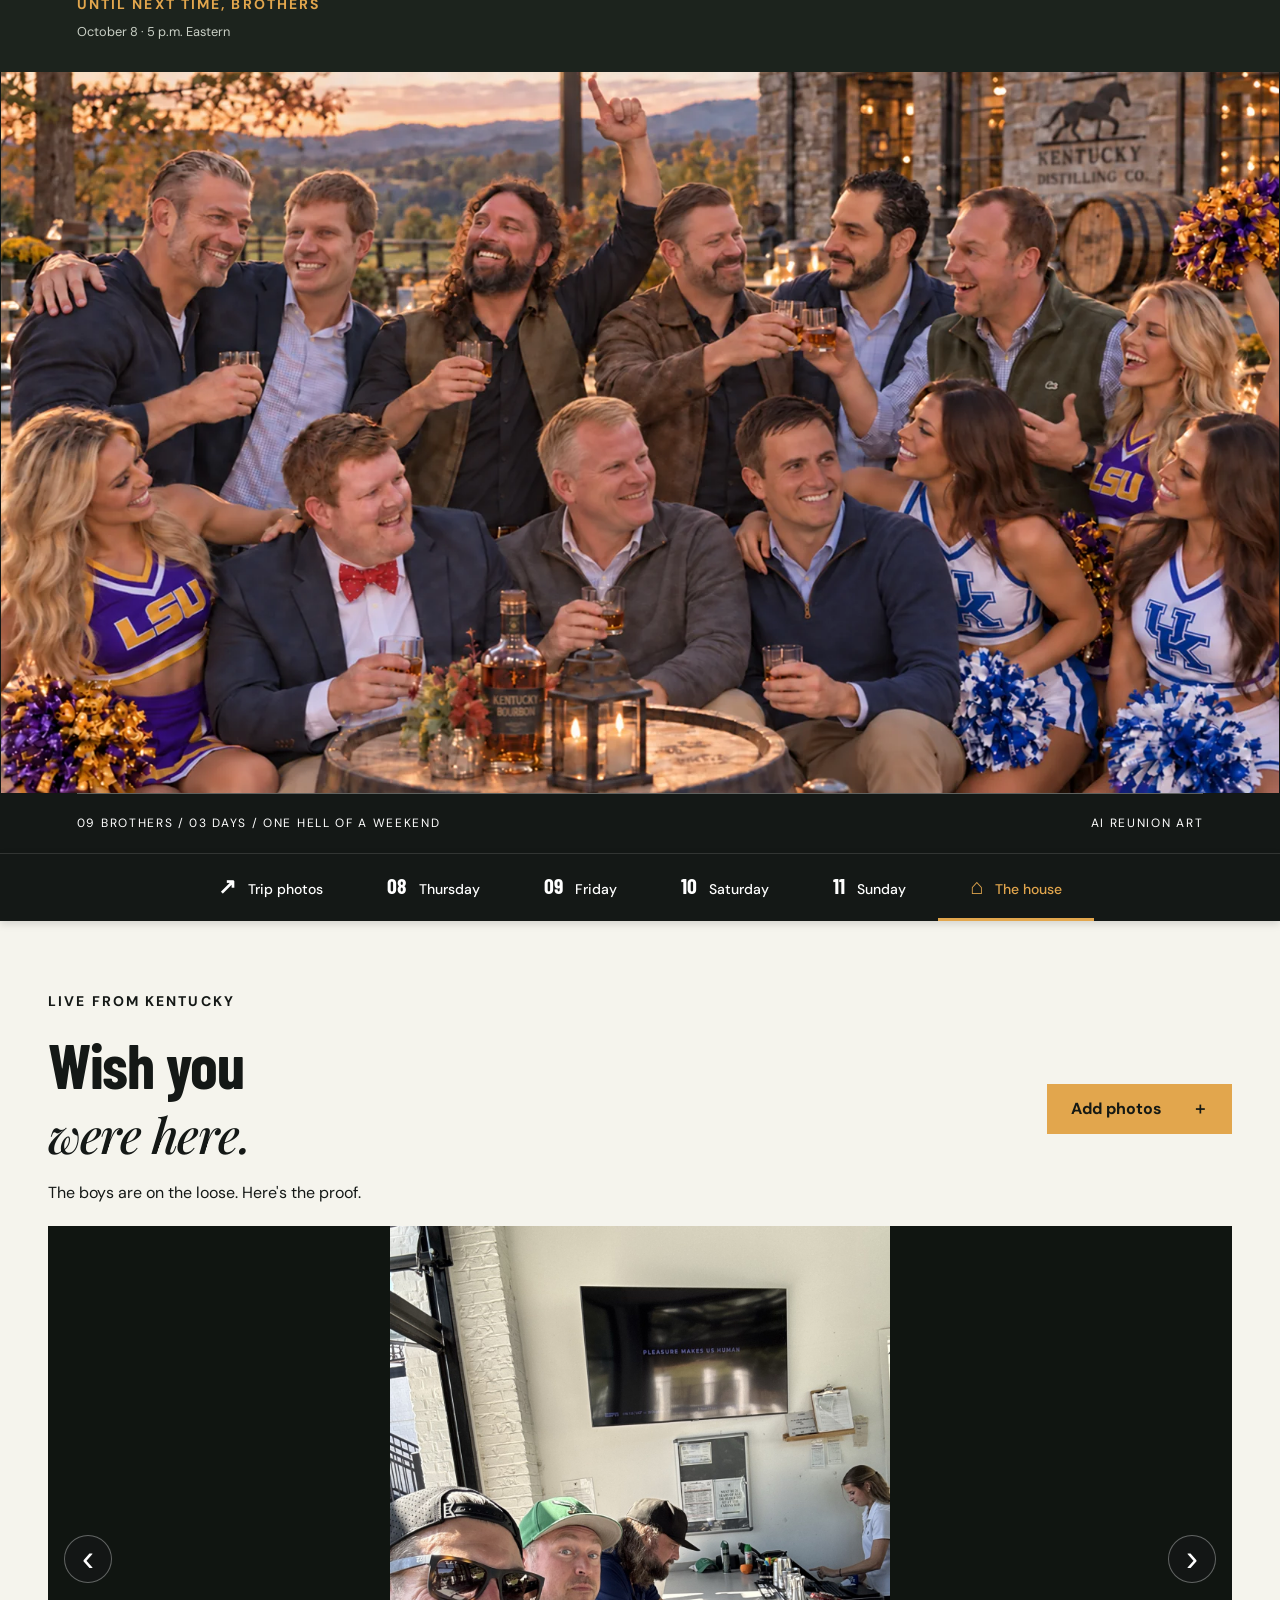
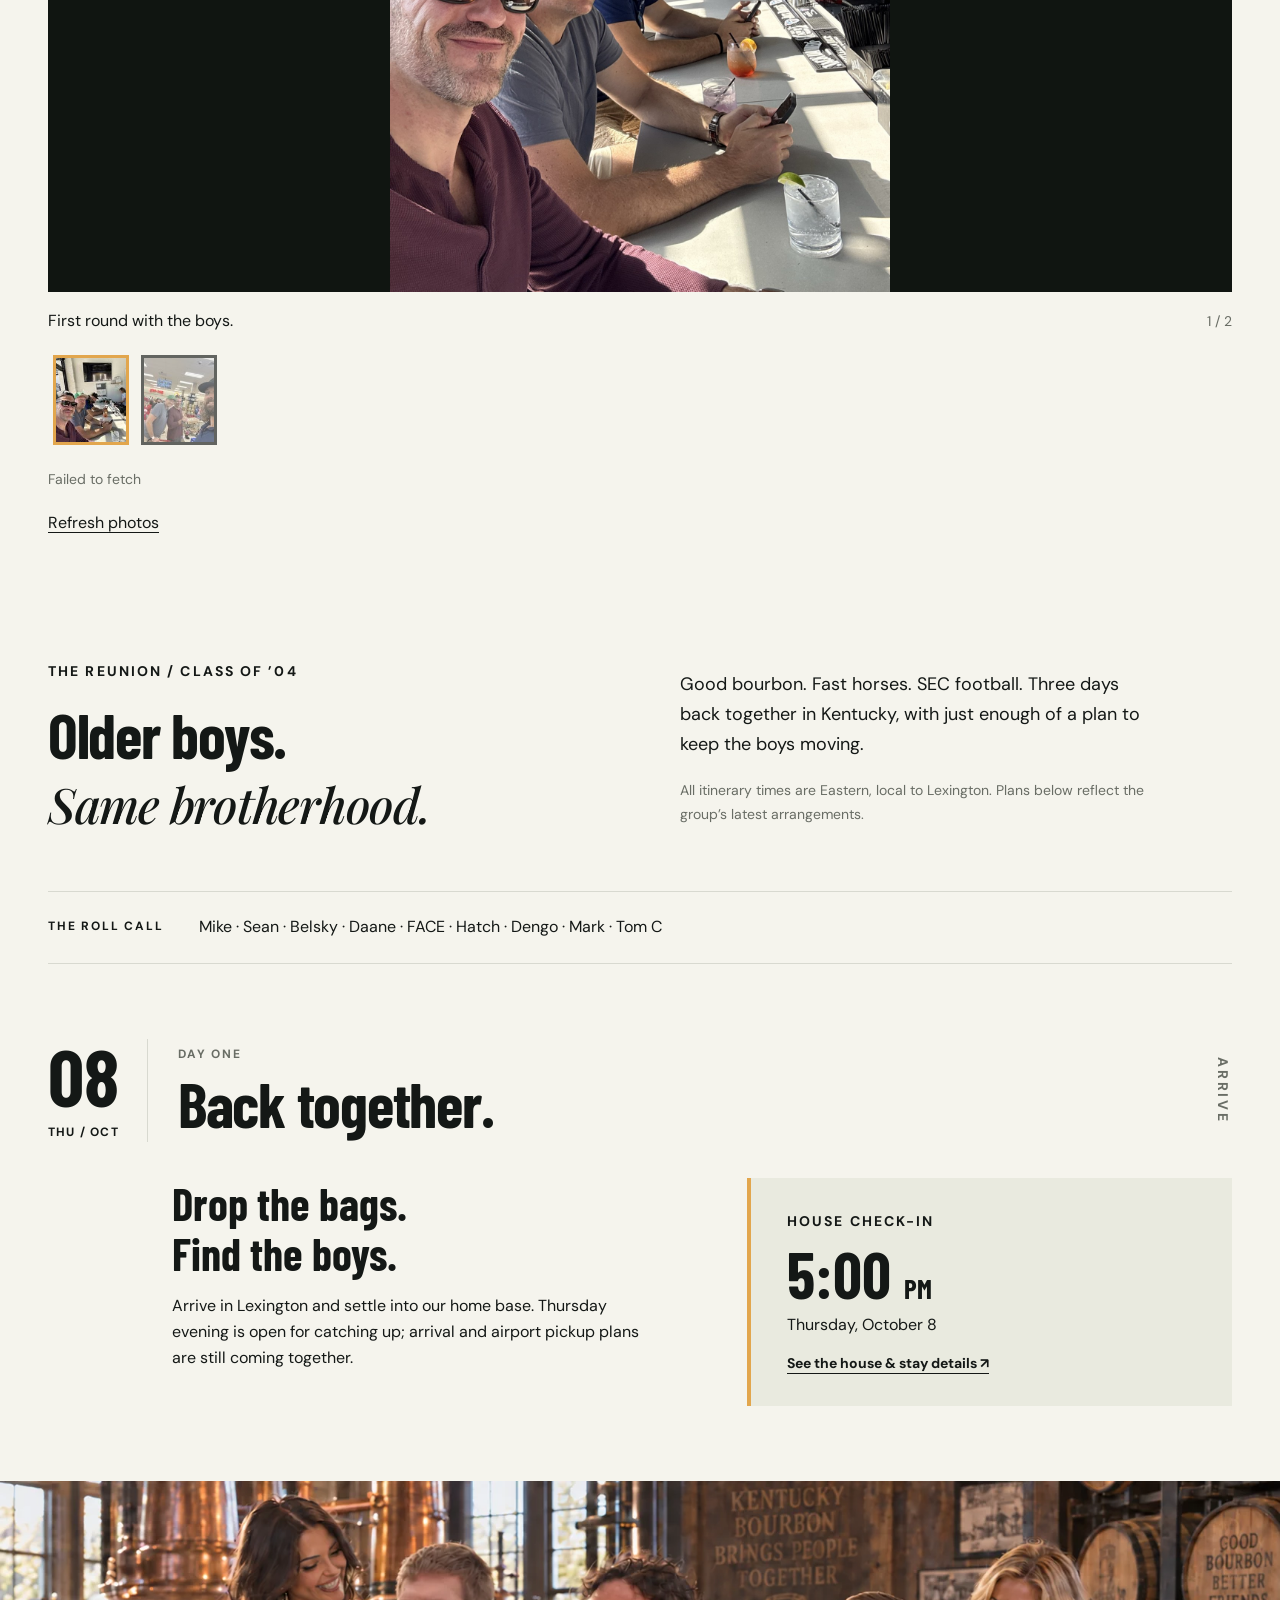
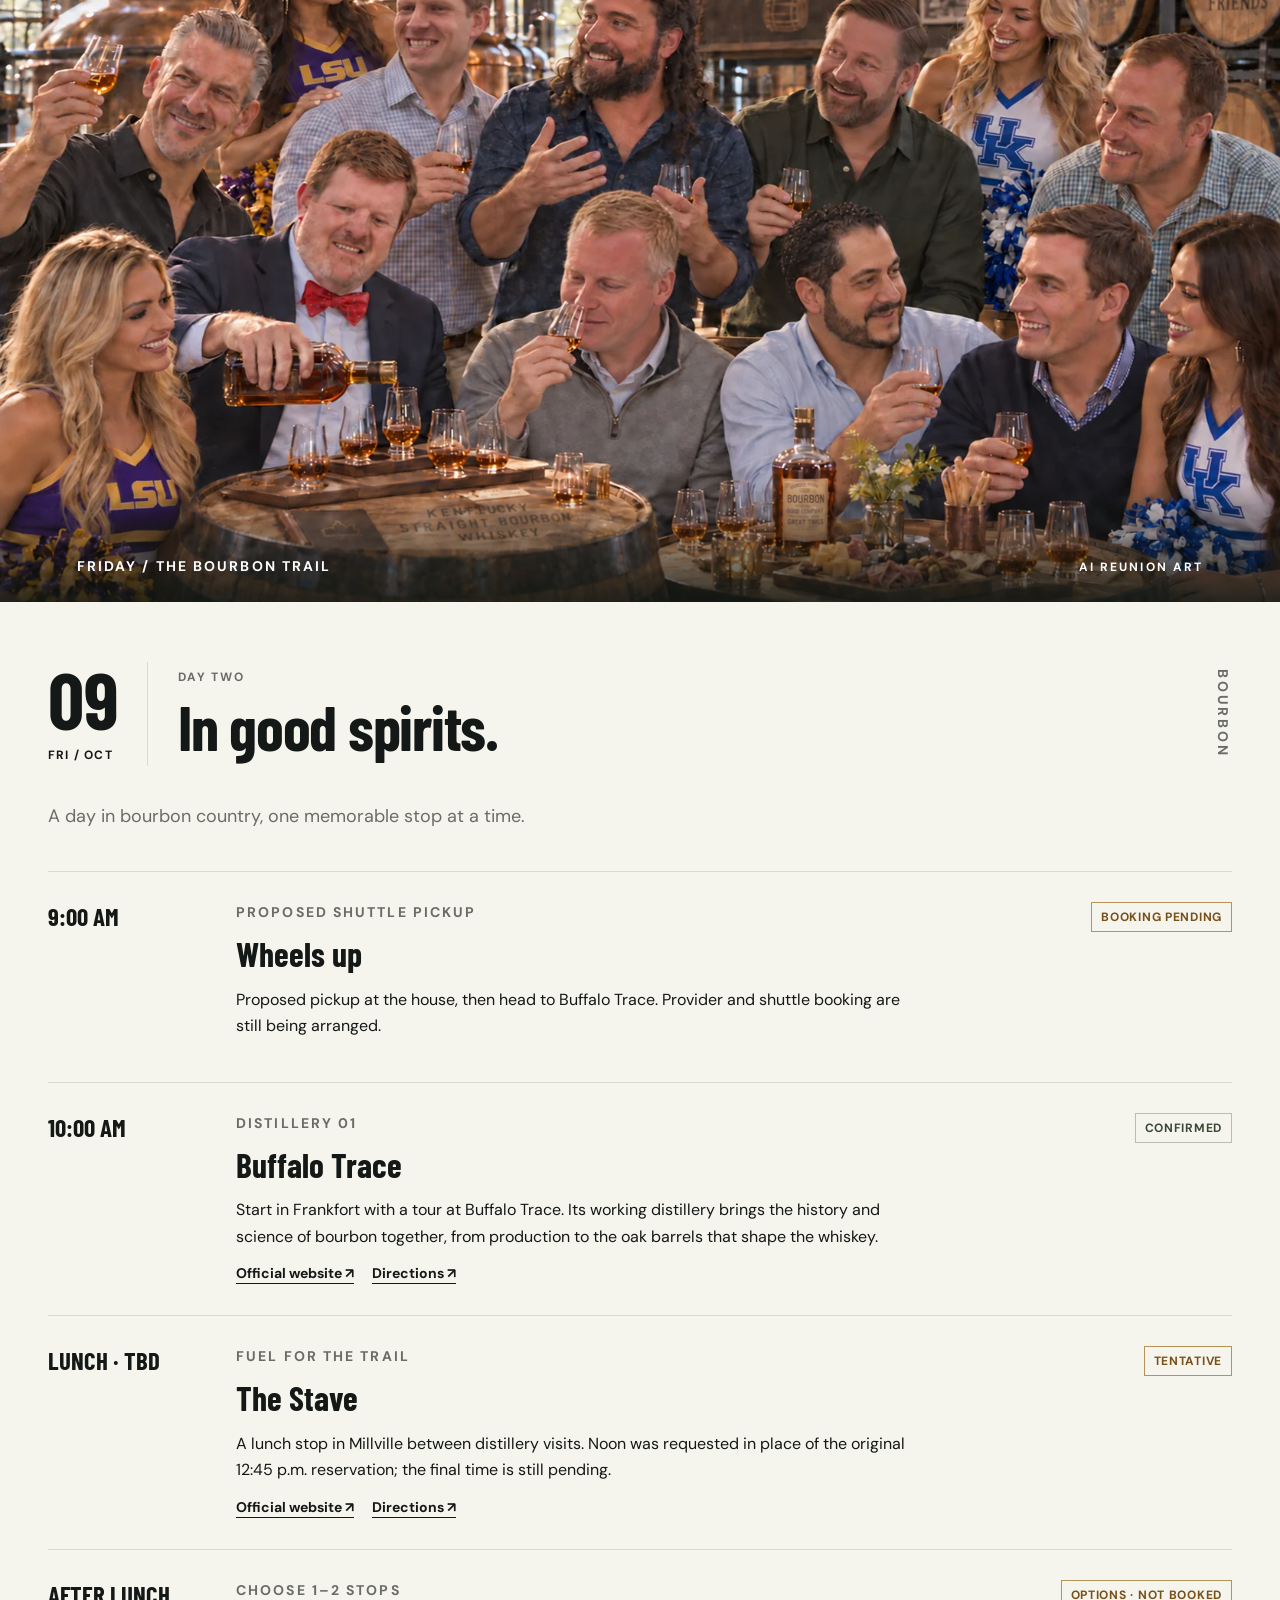
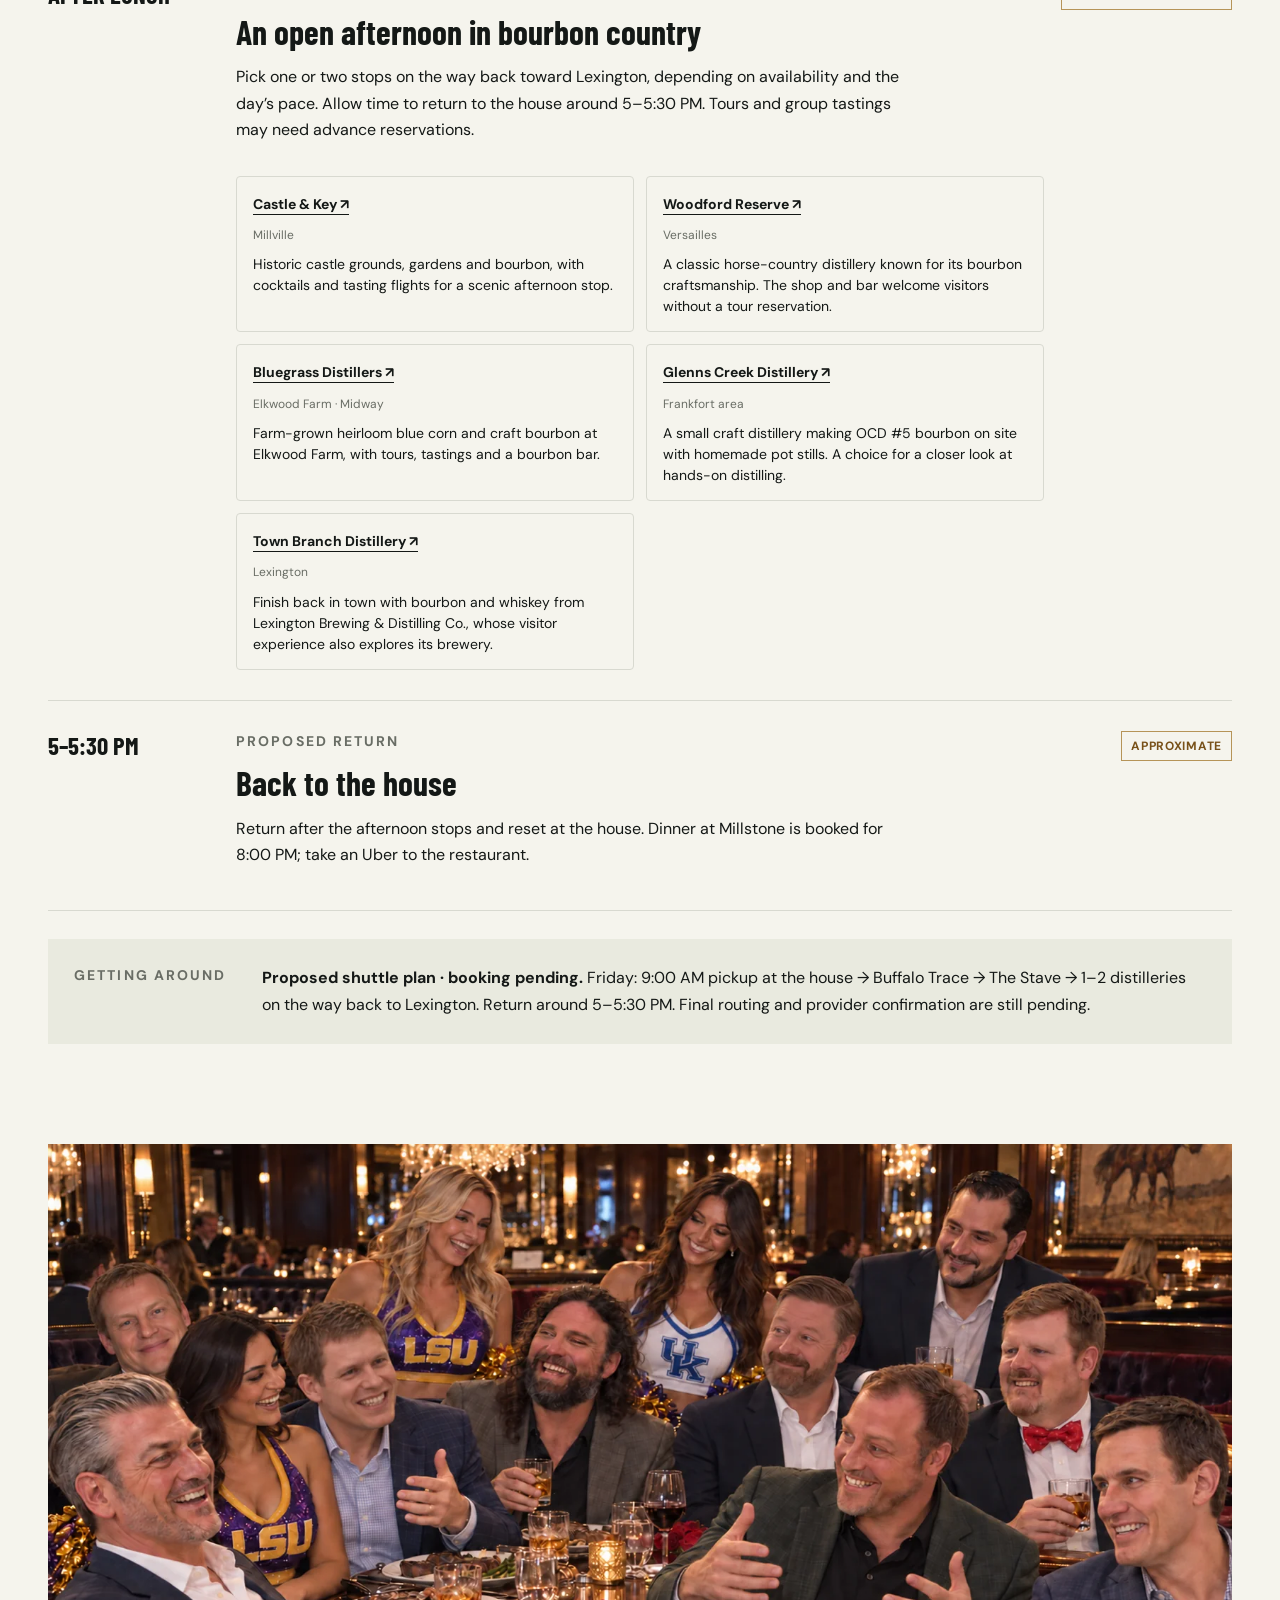
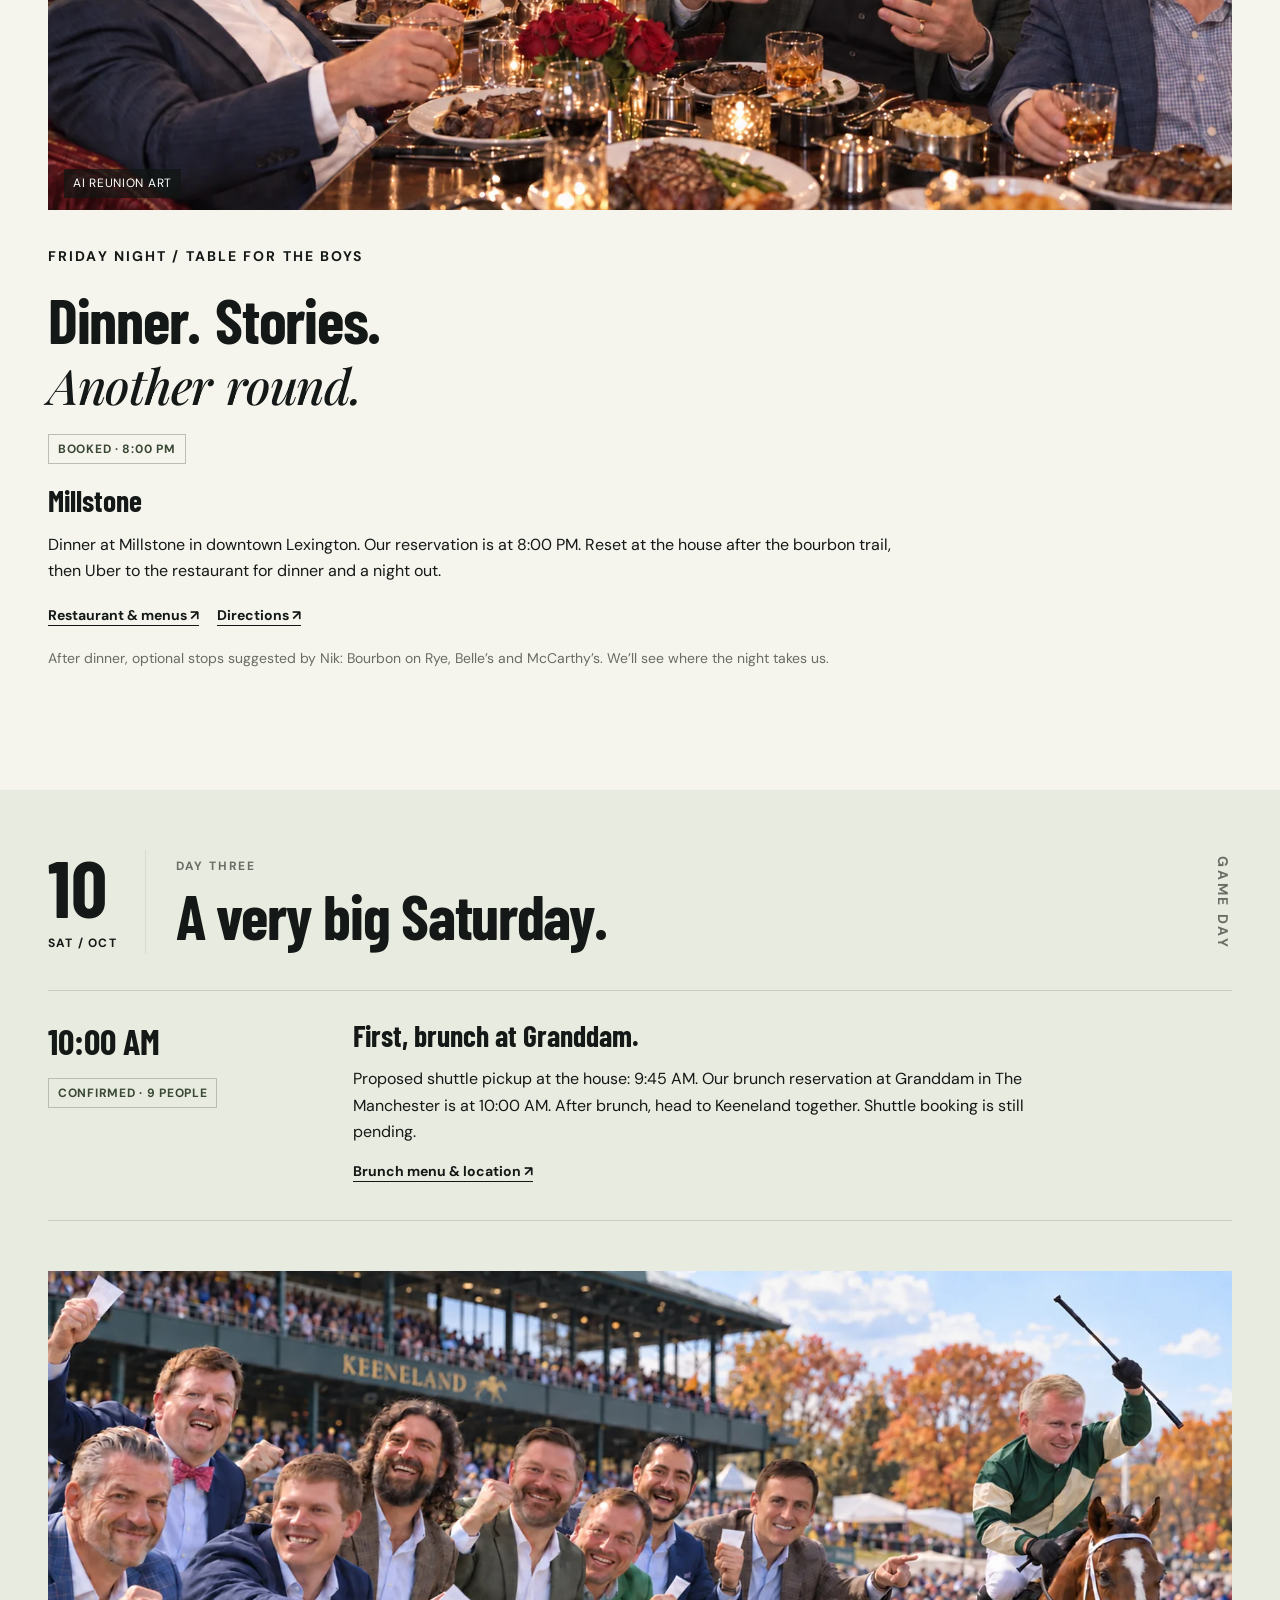
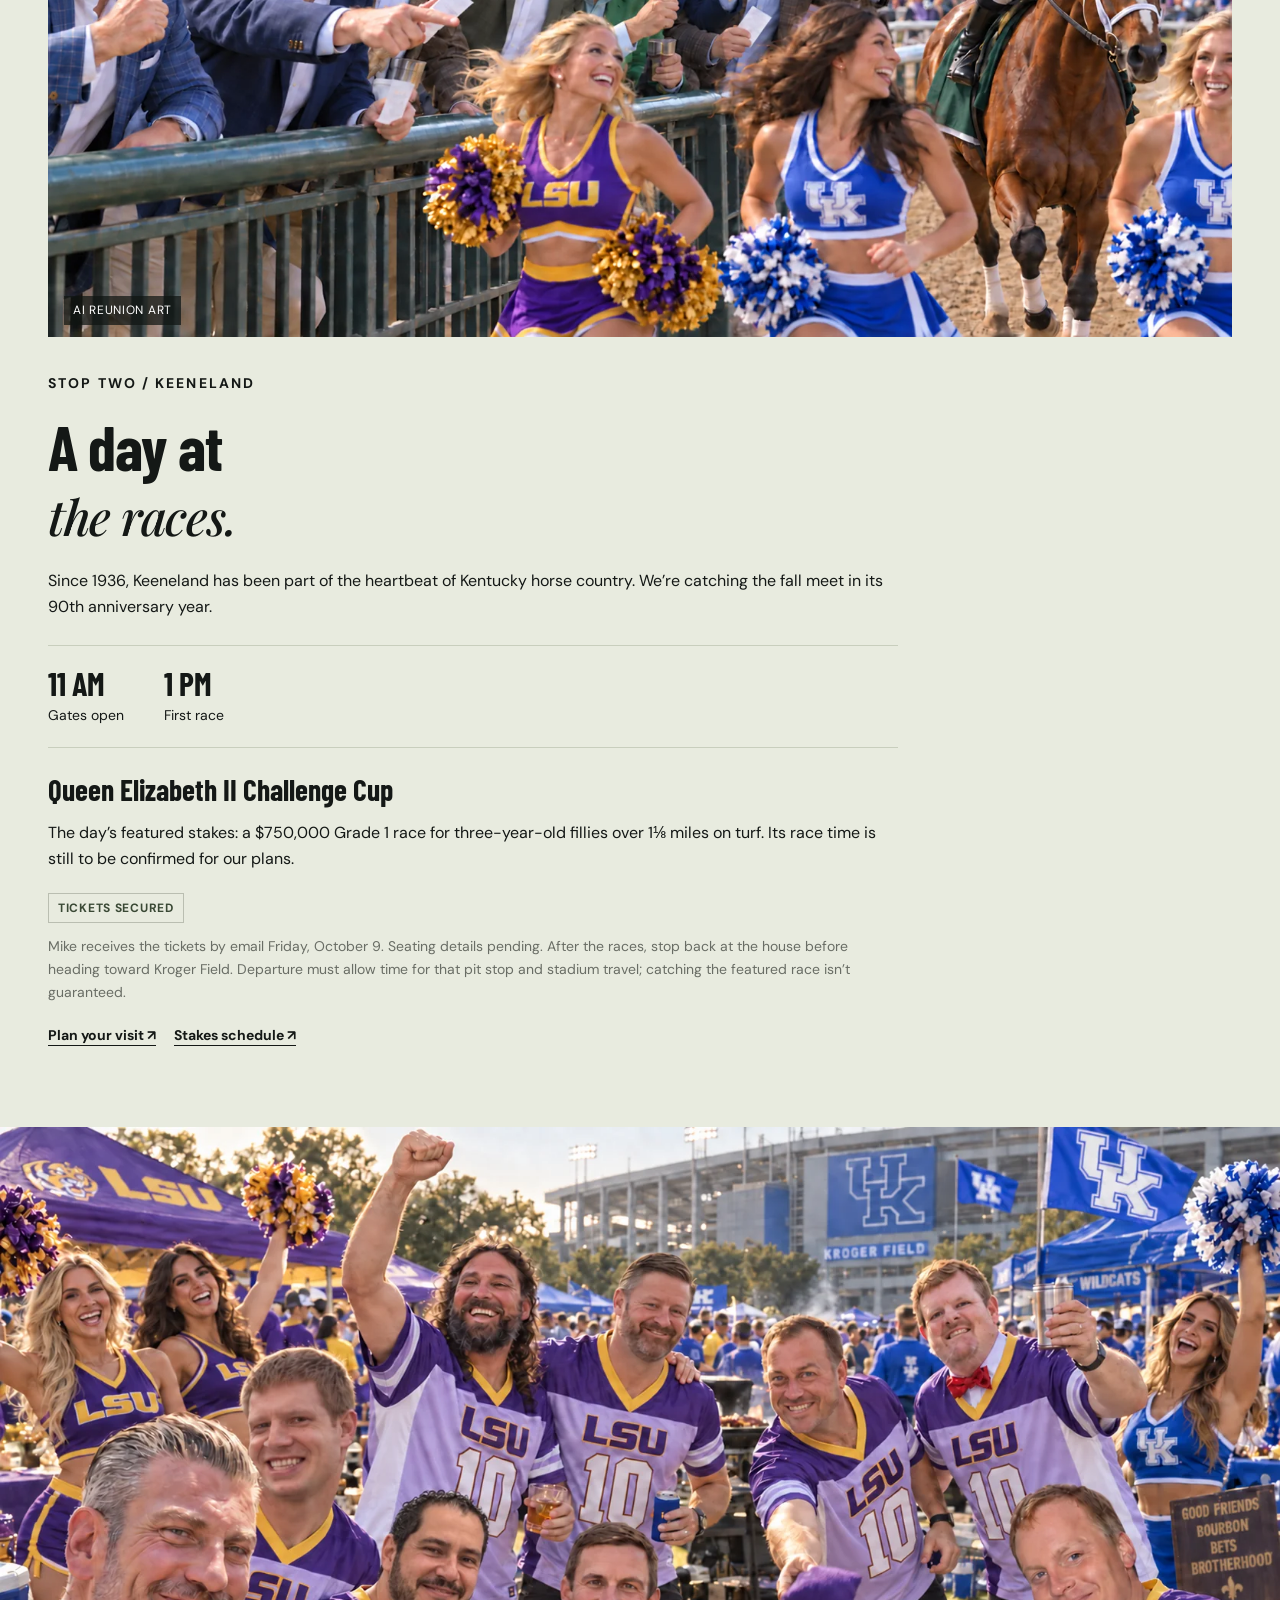
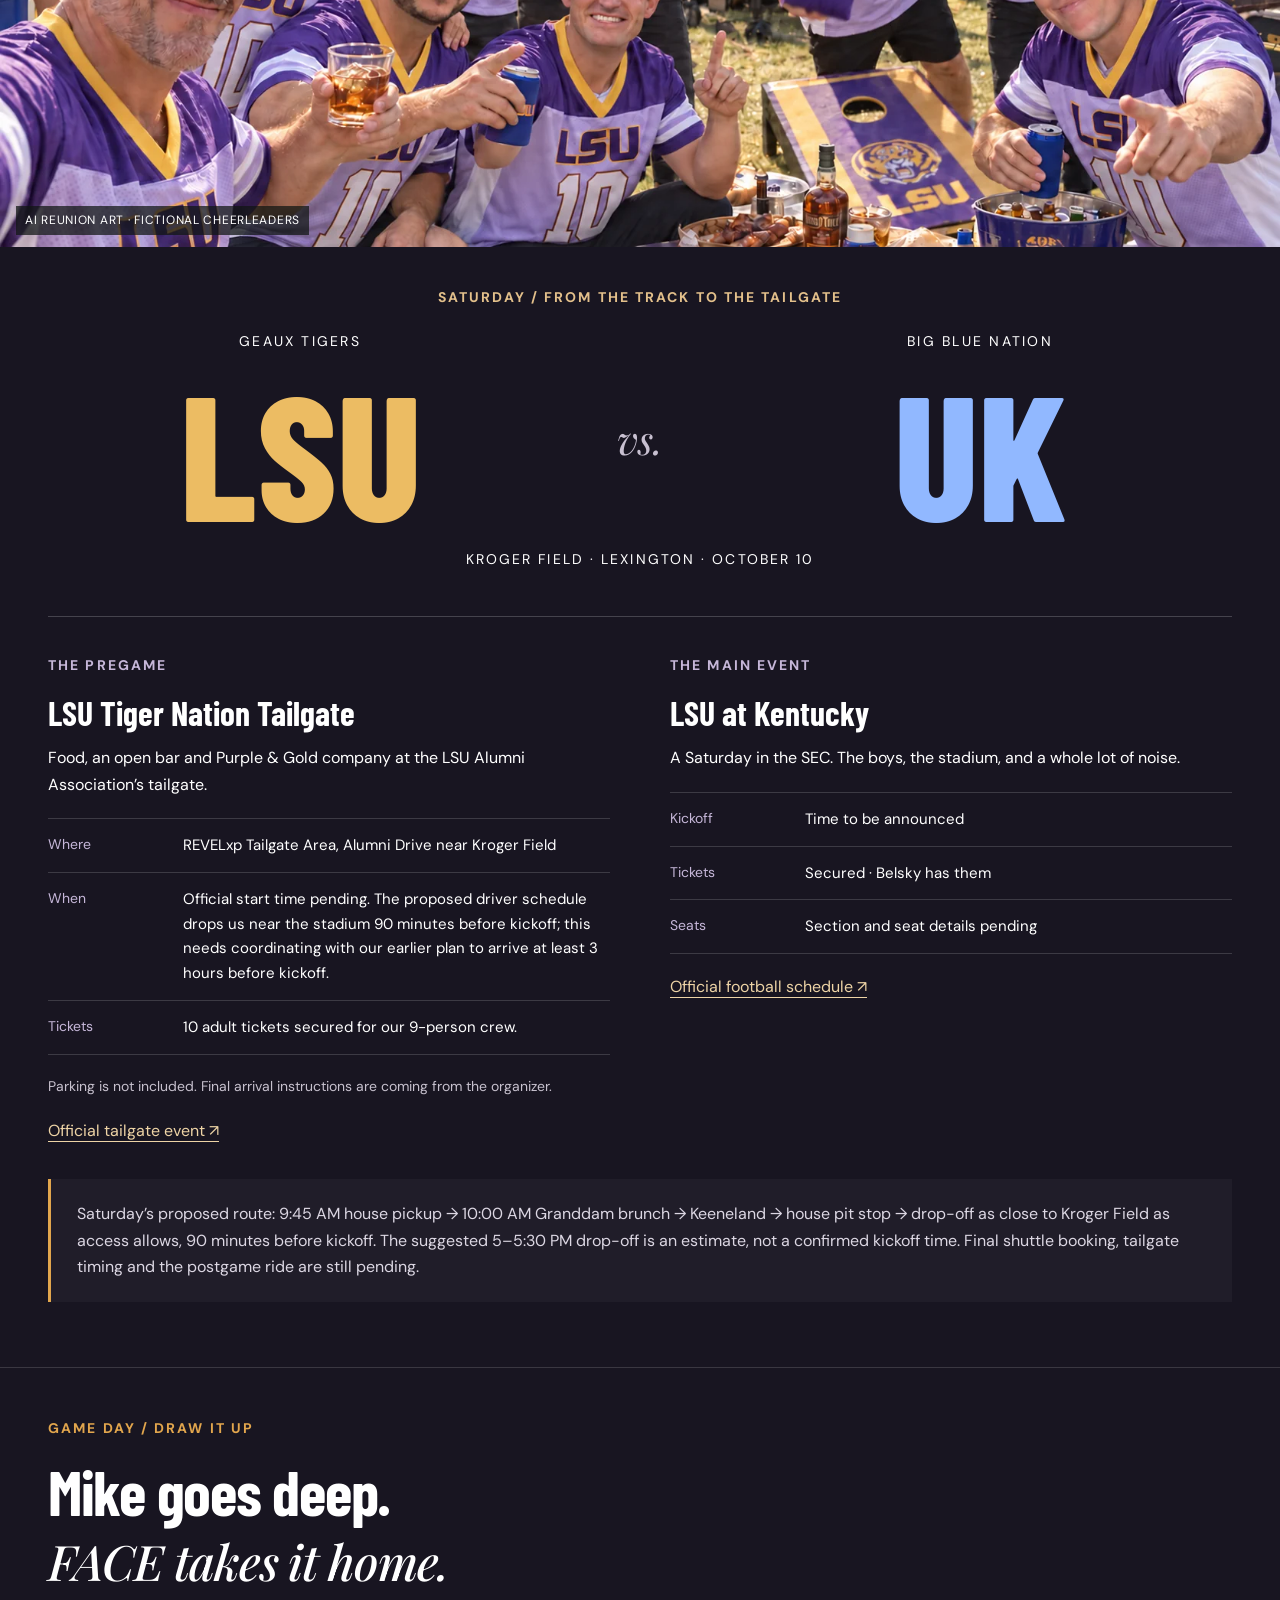
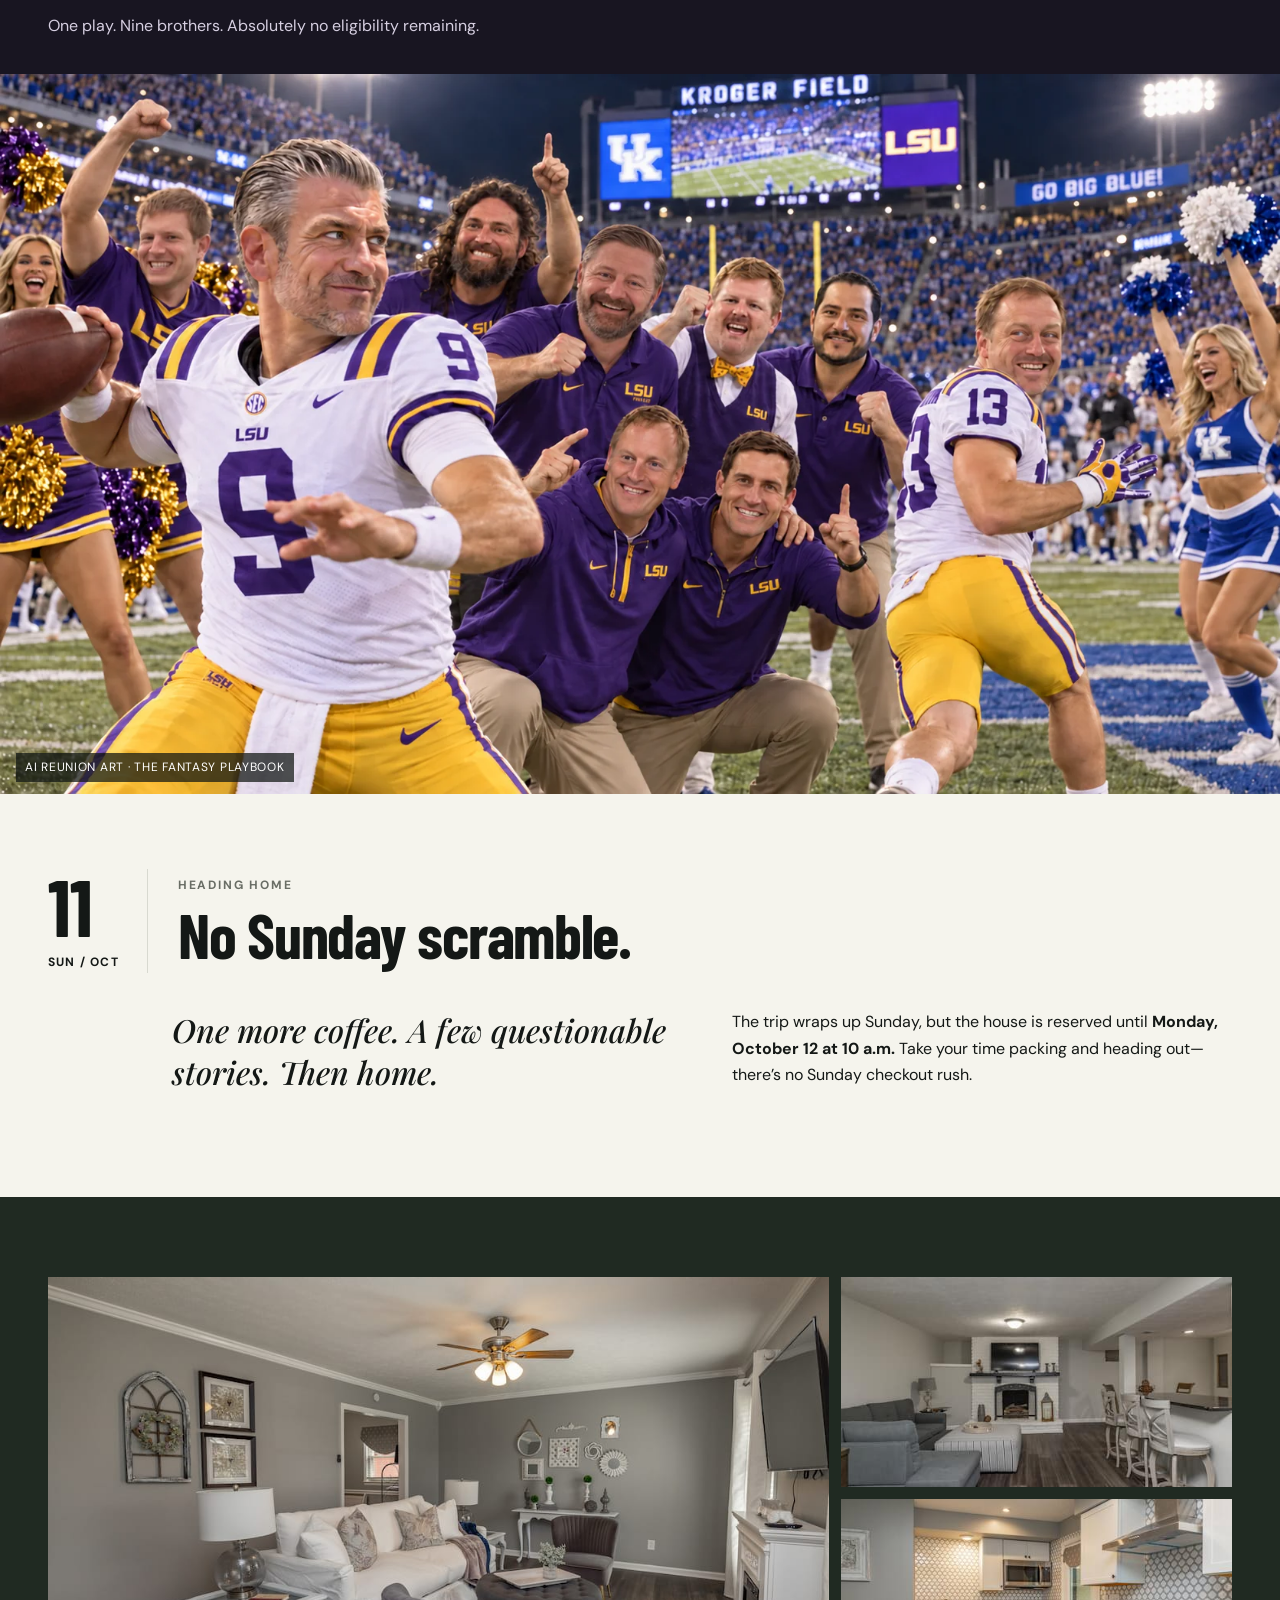
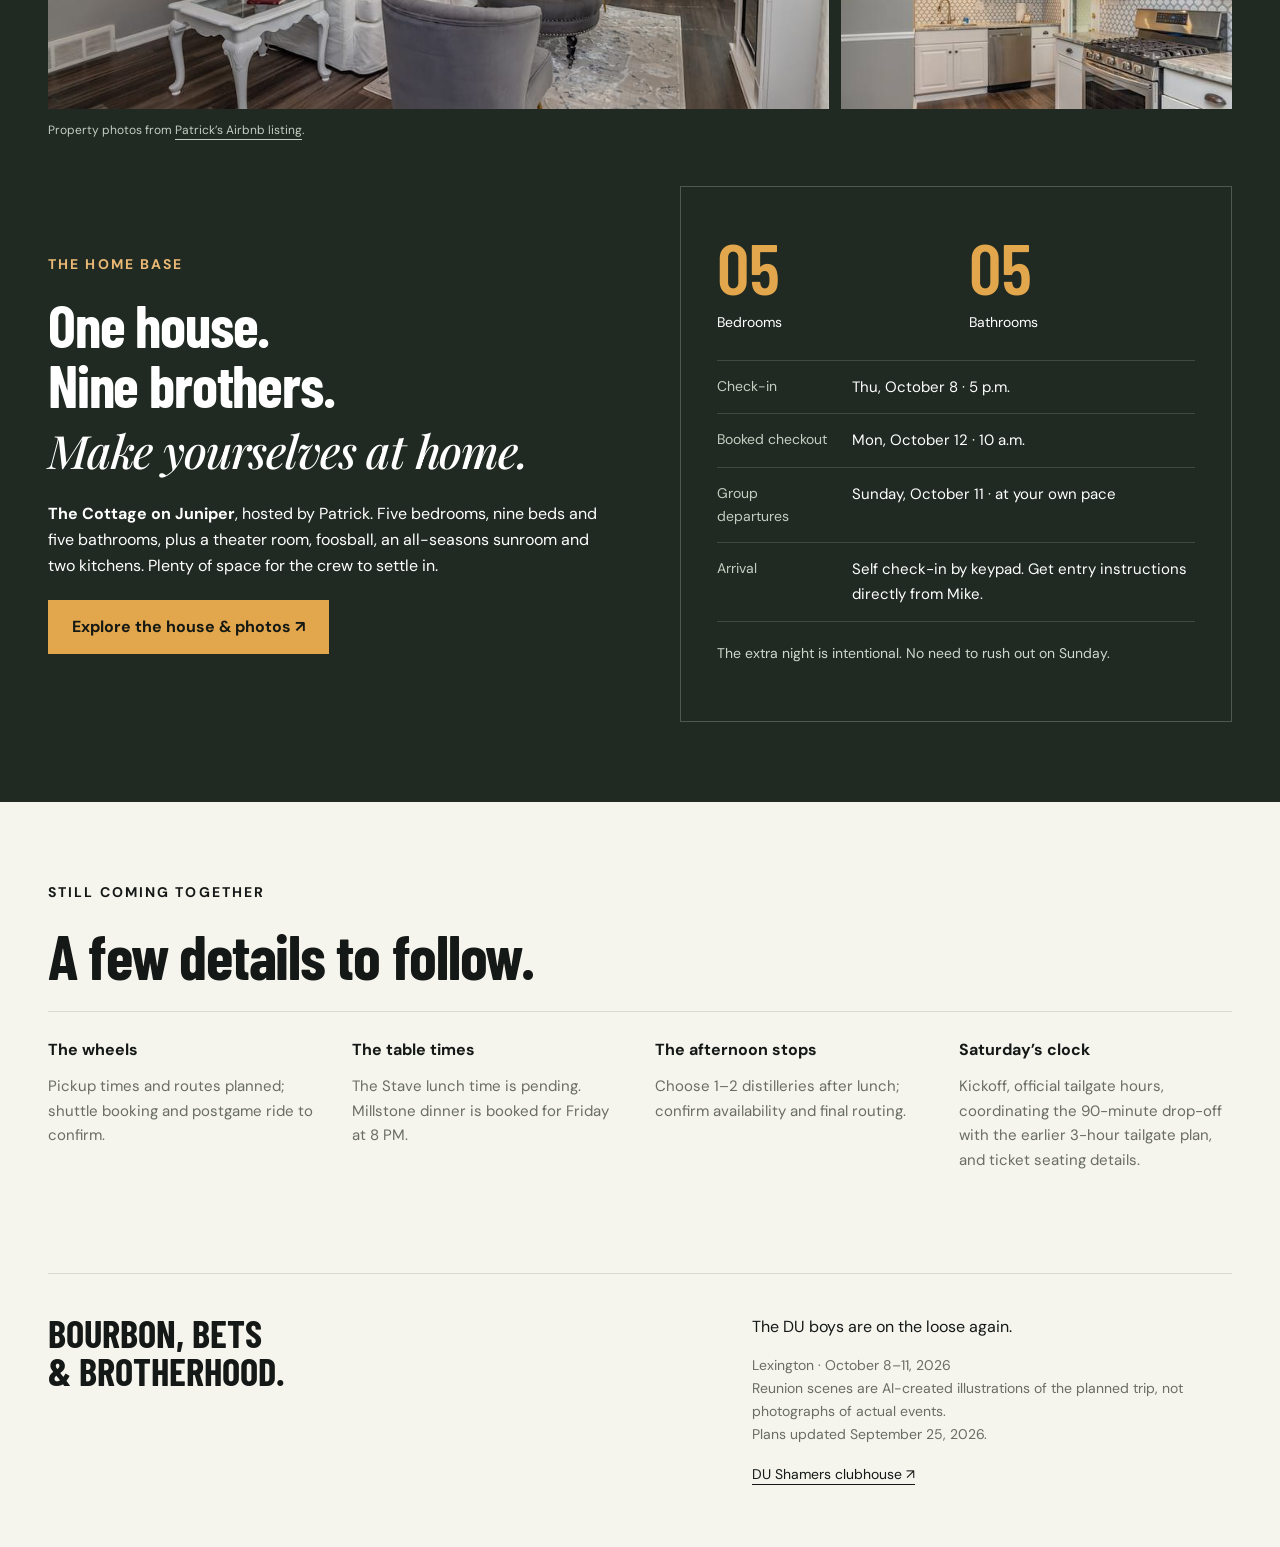
==== commit 81d35af7: "Mark Sean paid in trip settlement tracker" ====
--- a/kentucky/index.html
+++ b/kentucky/index.html
@@ -23,19 +23,19 @@
    <article><span class="label">DAVID BELSKY · RECEIVES</span><strong>$2,636.81</strong><p>Mike reimburses you. Nothing to send.</p></article>
   </div>
   <section class="payment-tracker" aria-labelledby="payment-tracker-title">
-   <div class="tracker-heading"><h3 id="payment-tracker-title">The settle-up roll call</h3><span>6 checked off · 3 awaiting payment</span></div>
+   <div class="tracker-heading"><h3 id="payment-tracker-title">The settle-up roll call</h3><span>7 checked off · 2 awaiting payment</span></div>
    <ul class="payment-roster">
     <li class="settled"><span class="payment-status-icon" aria-hidden="true">✓</span><div><strong>Mike Stone</strong><span>No payment due · organizer</span></div></li>
     <li class="settled"><span class="payment-status-icon" aria-hidden="true">✓</span><div><strong>David Belsky</strong><span>No payment due · reimbursement owed</span></div></li>
     <li class="settled"><span class="payment-status-icon" aria-hidden="true">✓</span><div><strong>Daane</strong><span>Paid</span></div></li>
-    <li><span class="payment-status-icon" aria-hidden="true">○</span><div><strong>Sean</strong><span>Awaiting payment</span></div></li>
+    <li class="settled"><span class="payment-status-icon" aria-hidden="true">✓</span><div><strong>Sean</strong><span>Paid</span></div></li>
     <li><span class="payment-status-icon" aria-hidden="true">○</span><div><strong>Jason / FACE</strong><span>Awaiting payment</span></div></li>
     <li class="settled"><span class="payment-status-icon" aria-hidden="true">✓</span><div><strong>Hatch</strong><span>Paid</span></div></li>
     <li><span class="payment-status-icon" aria-hidden="true">○</span><div><strong>Jose / Dengo</strong><span>Awaiting payment</span></div></li>
     <li class="settled"><span class="payment-status-icon" aria-hidden="true">✓</span><div><strong>Mark</strong><span>Paid</span></div></li>
     <li class="settled"><span class="payment-status-icon" aria-hidden="true">✓</span><div><strong>Tom C</strong><span>Paid</span></div></li>
    </ul>
-   <p class="small">Updated October 21, 2026. Mike updates this list as payments are confirmed. David’s check mark means he has nothing to pay; his reimbursement is listed separately above.</p>
+   <p class="small">Updated October 27, 2026. Mike updates this list as payments are confirmed. David’s check mark means he has nothing to pay; his reimbursement is listed separately above.</p>
   </section>
   <div class="payment-options">
    <article class="payment-card"><div><h3>Venmo</h3><p>@Mike-Stone-33</p><a class="button primary" href="https://venmo.com/code?user_id=2447617640366080947&amp;created=1792350996.918236" target="_blank" rel="noopener noreferrer">Open Venmo ↗</a></div><a href="assets/venmo-qr.jpg" target="_blank" rel="noopener noreferrer" aria-label="Enlarge Mike Stone’s Venmo QR code"><img src="assets/venmo-qr.jpg" width="1179" height="1188" alt="Venmo payment QR code for Mike Stone, @Mike-Stone-33"></a></article>
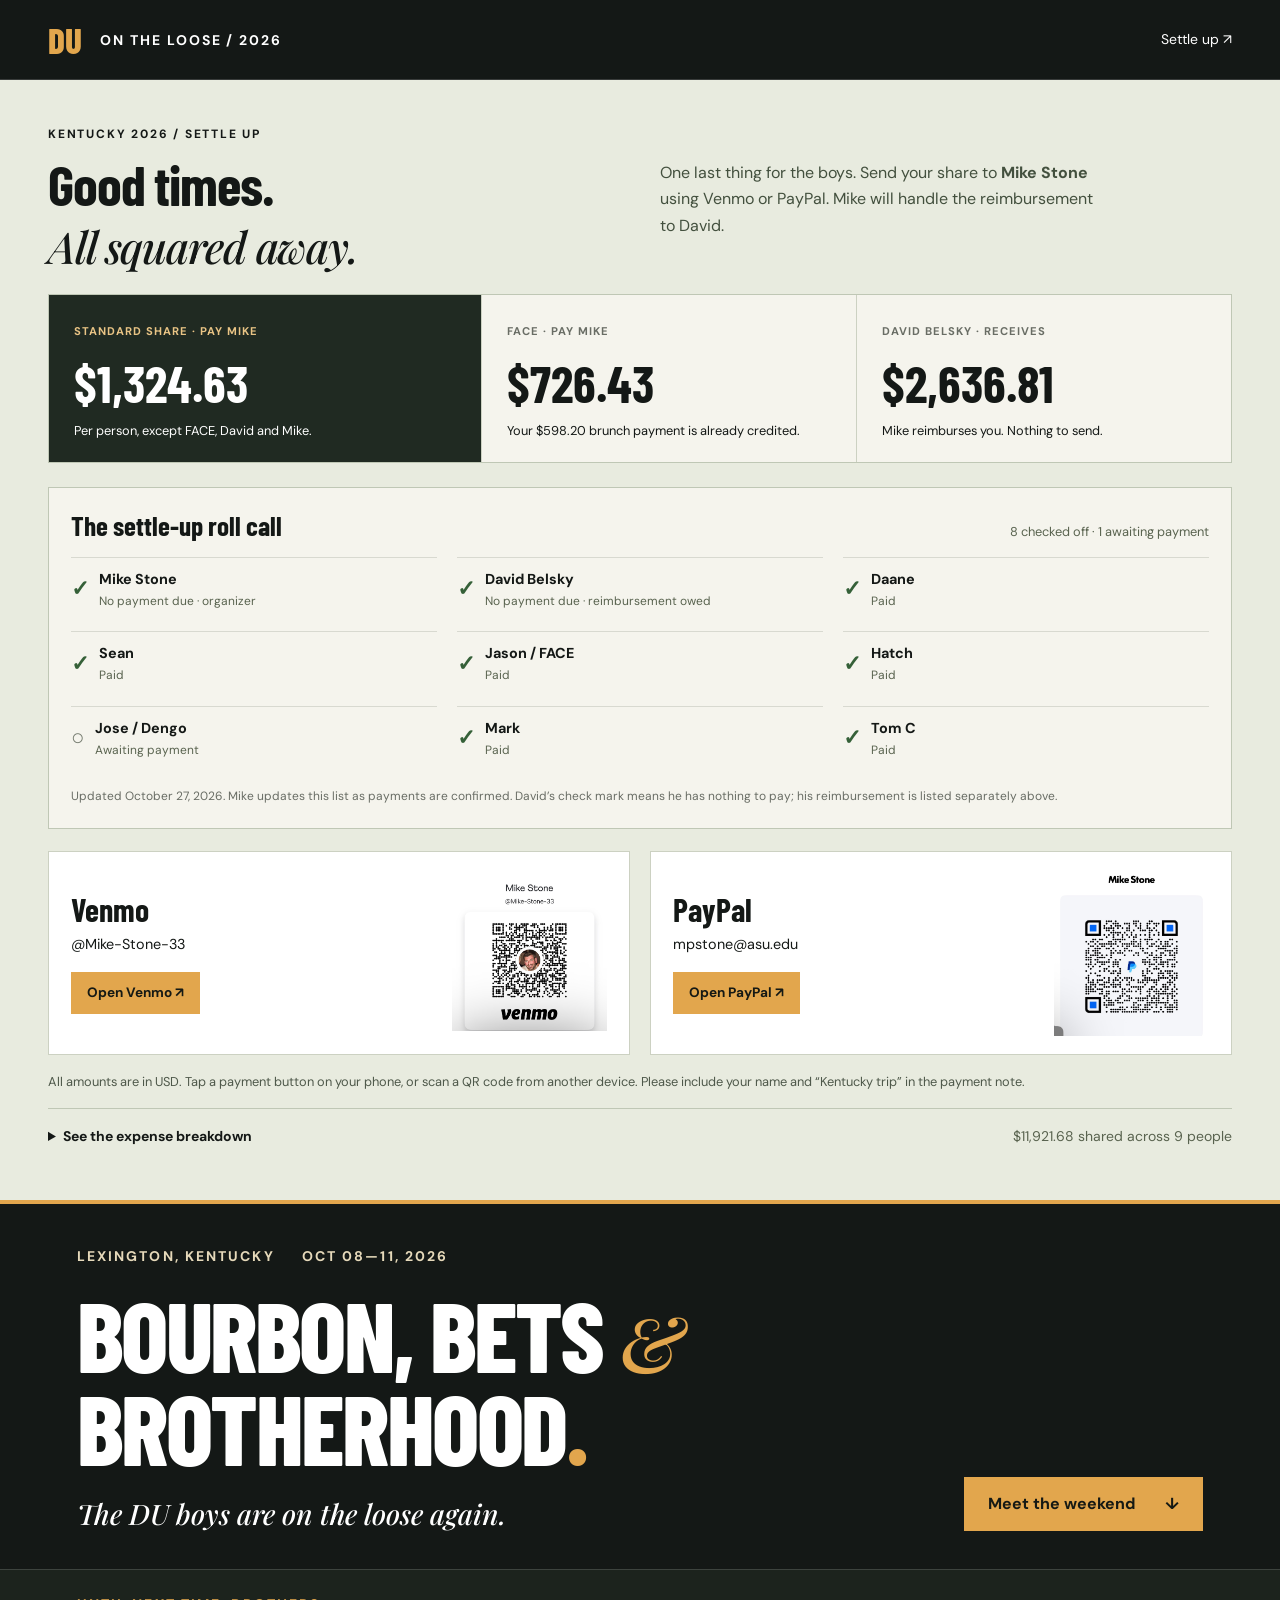
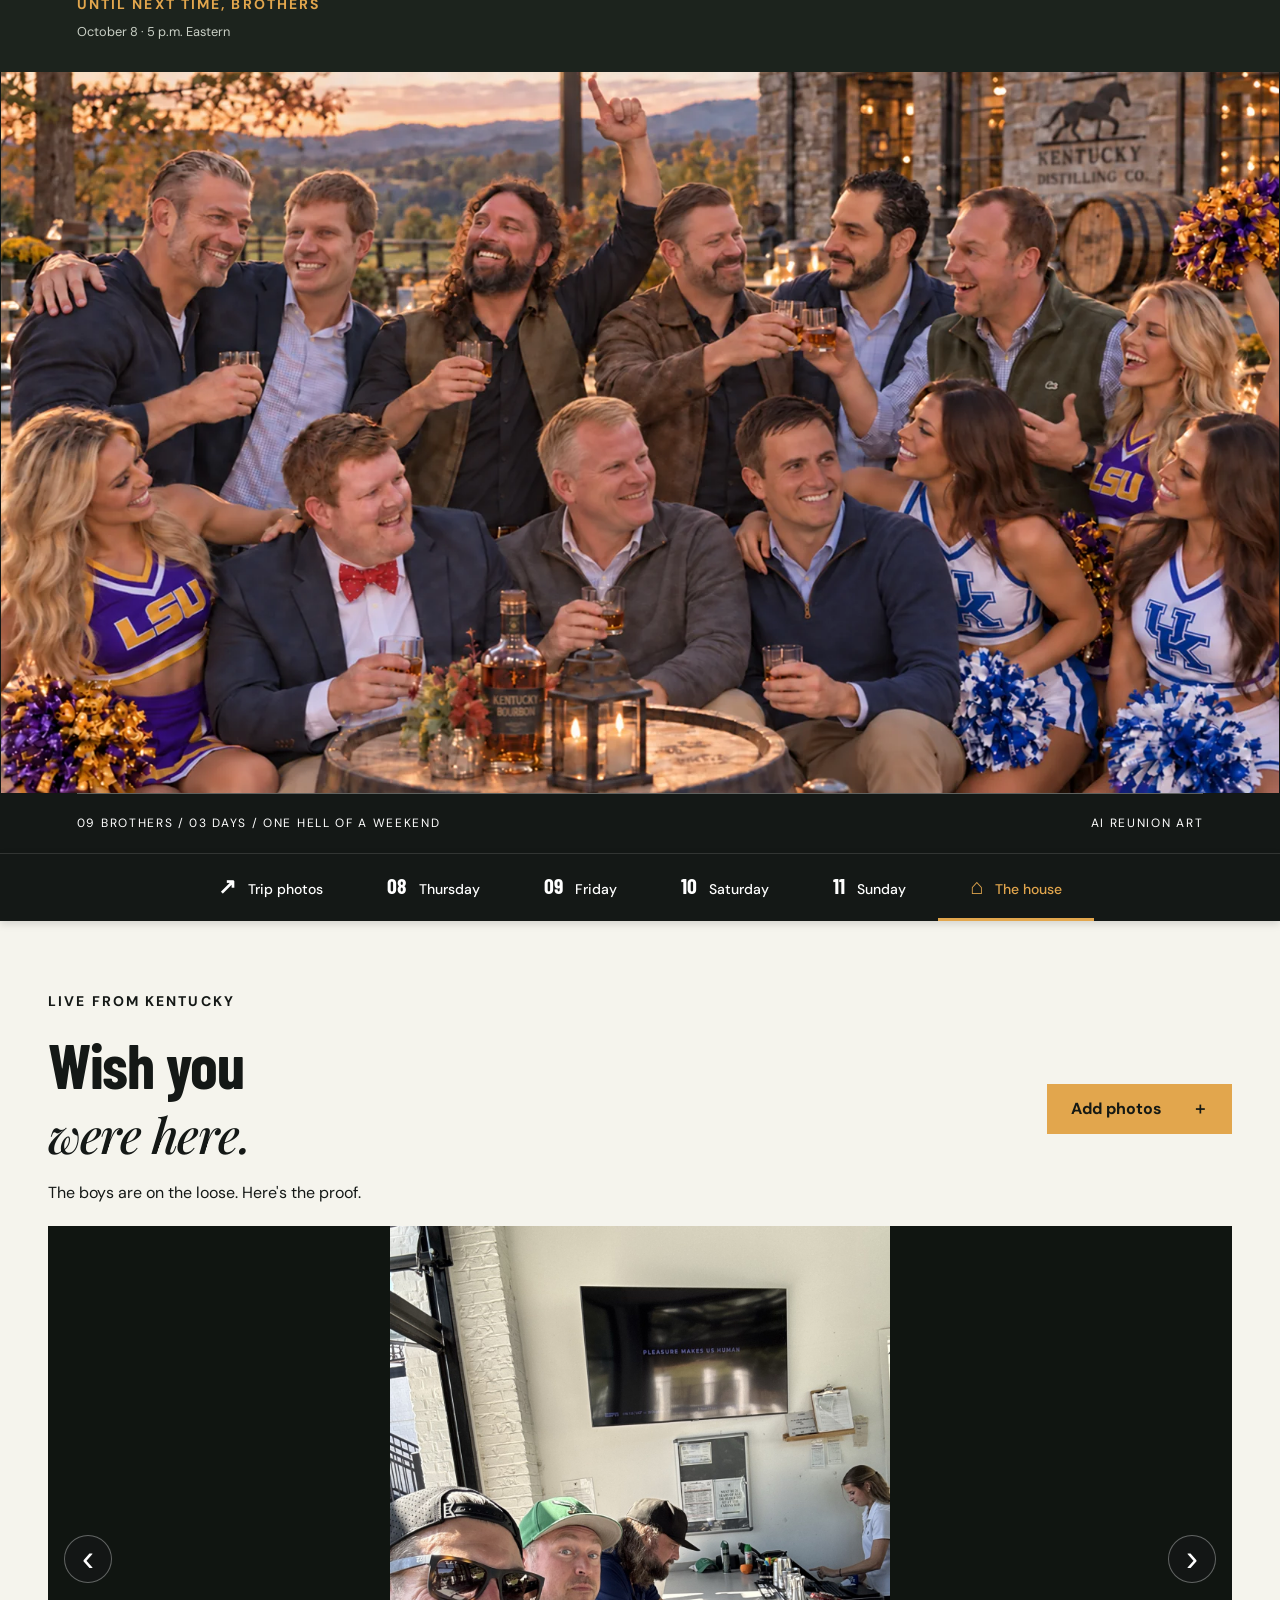
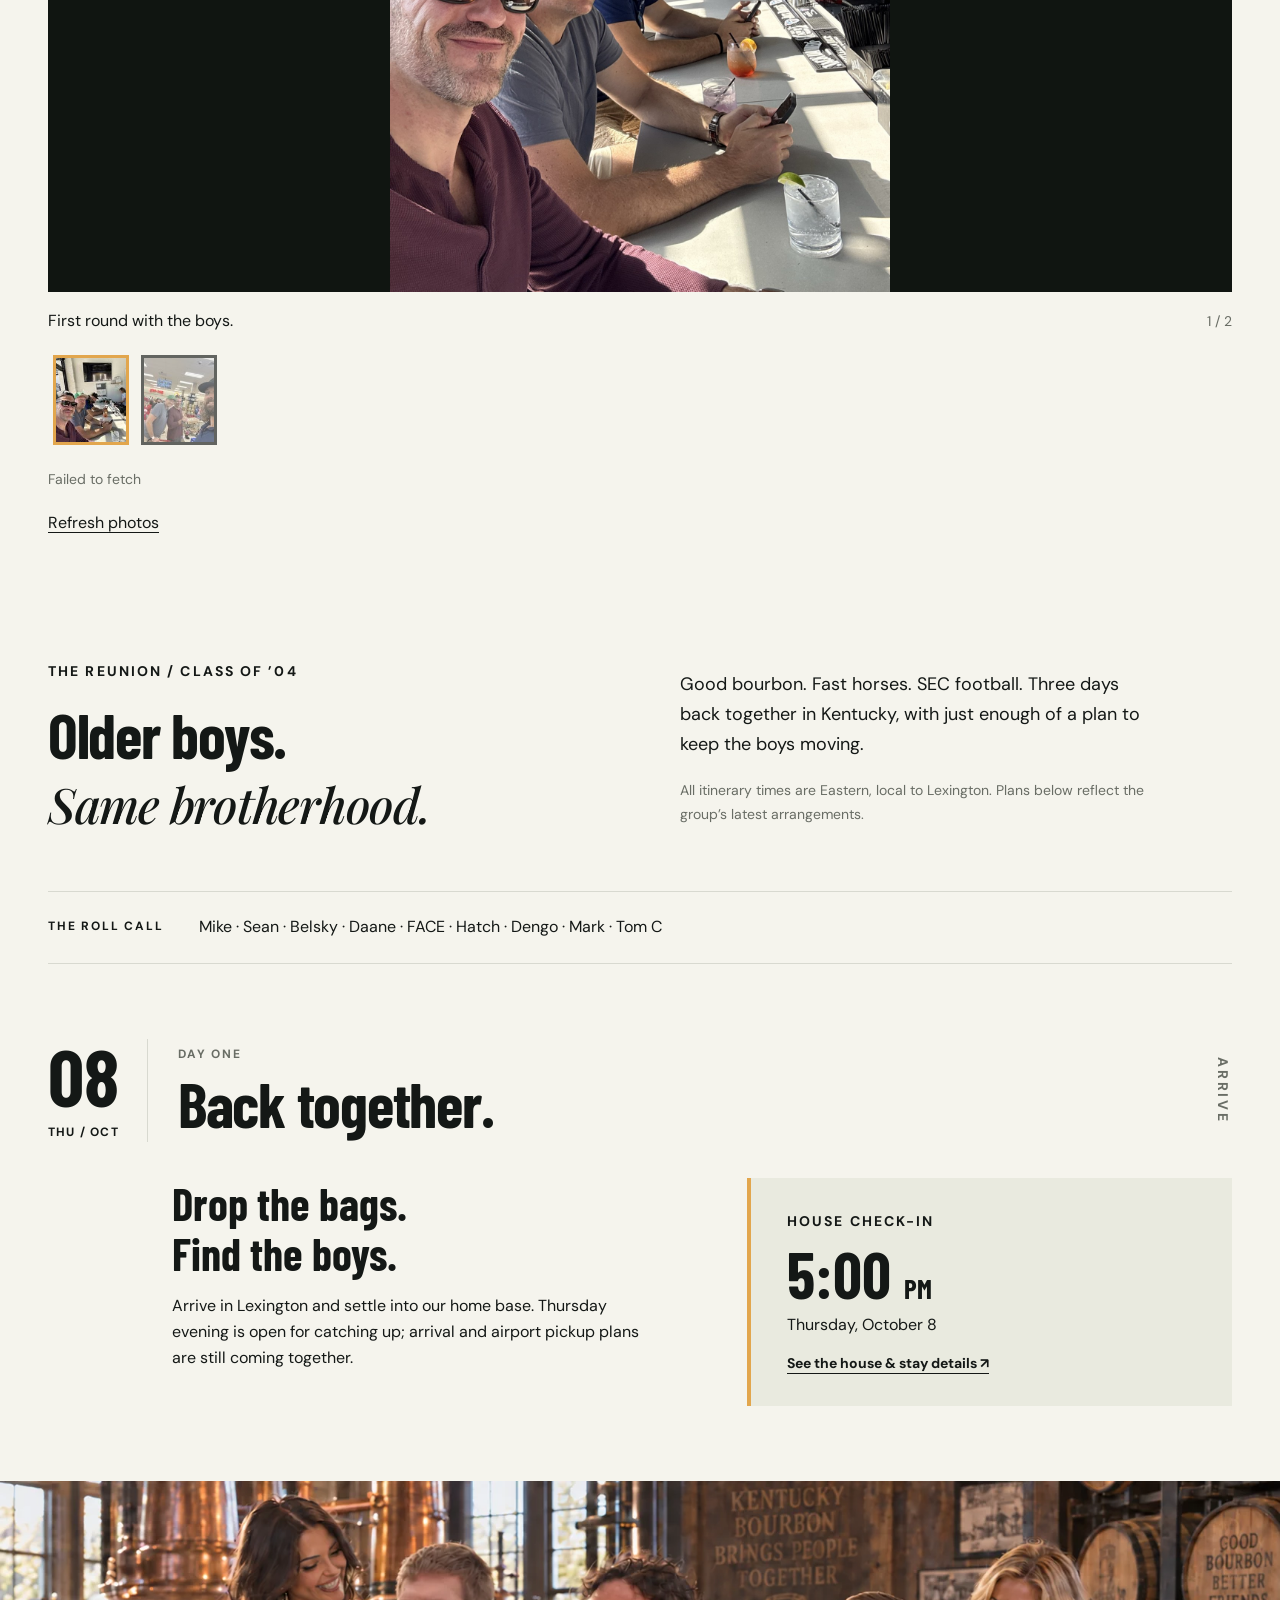
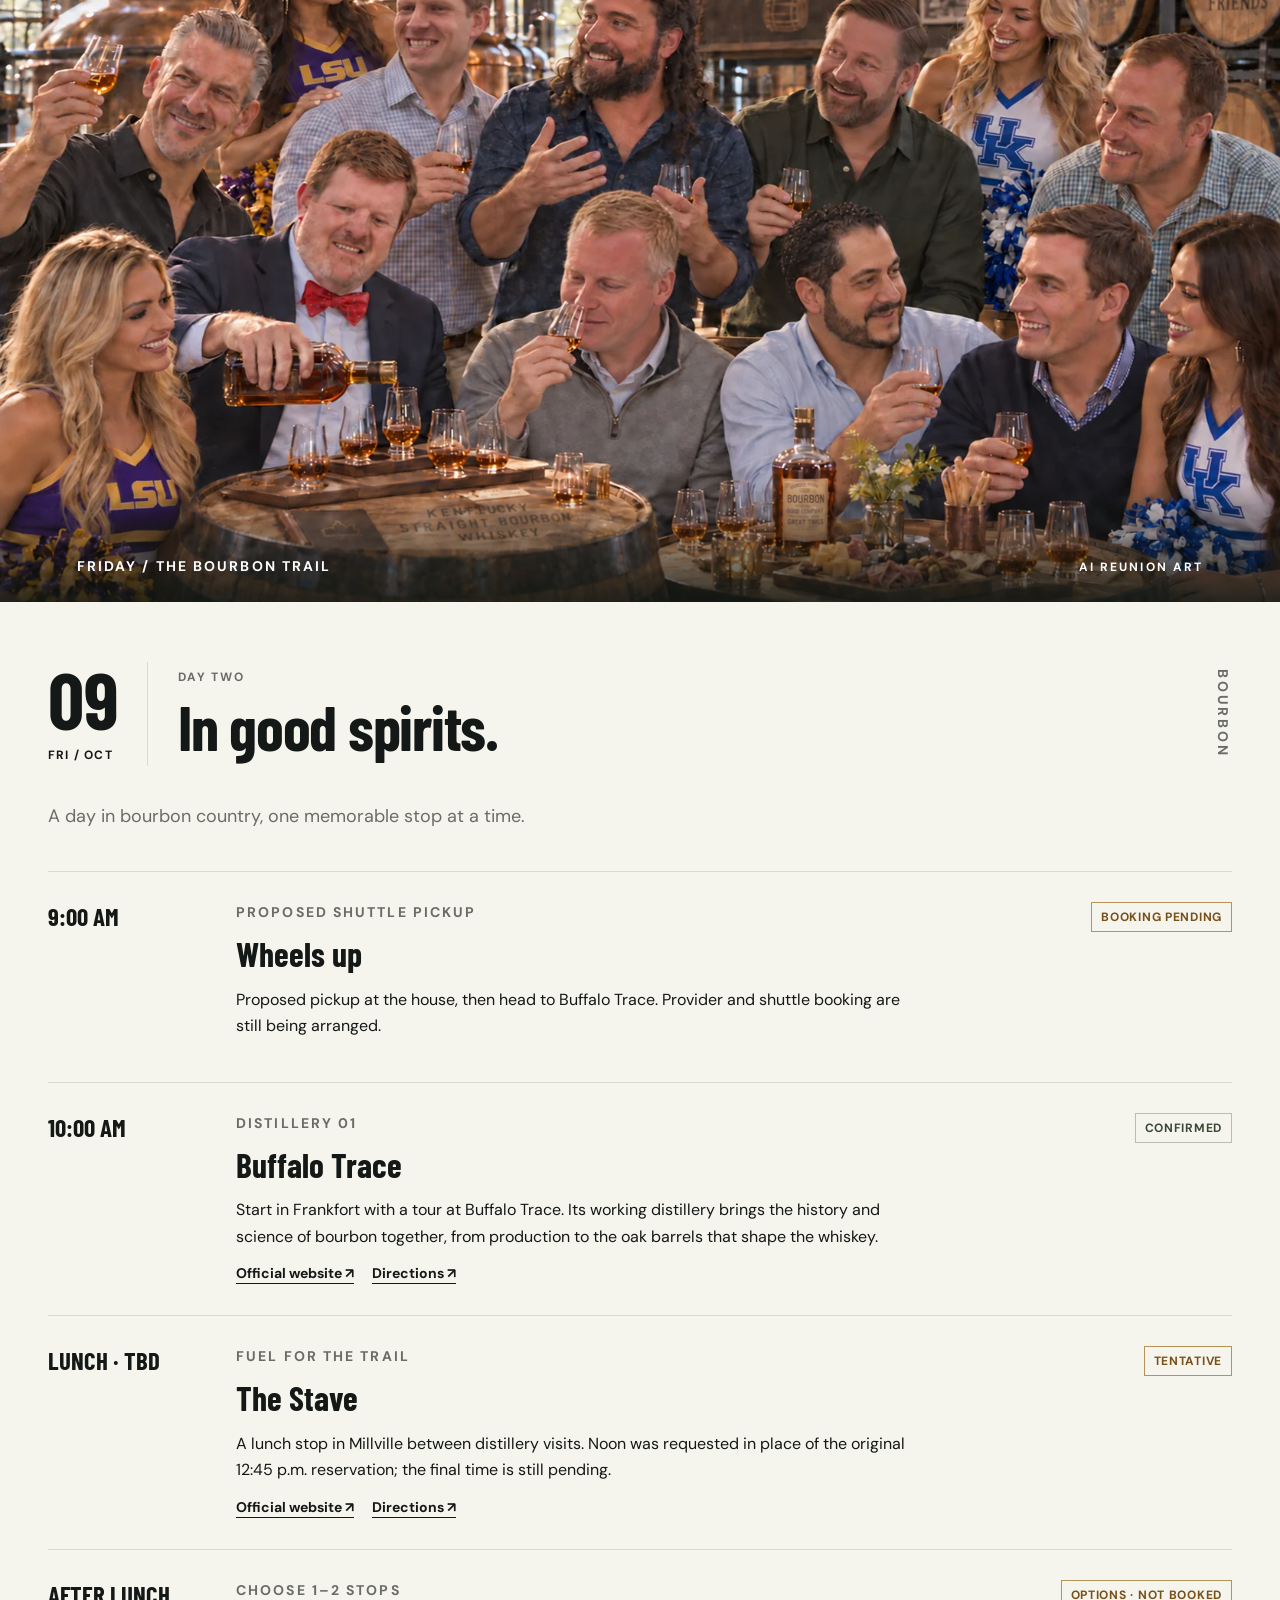
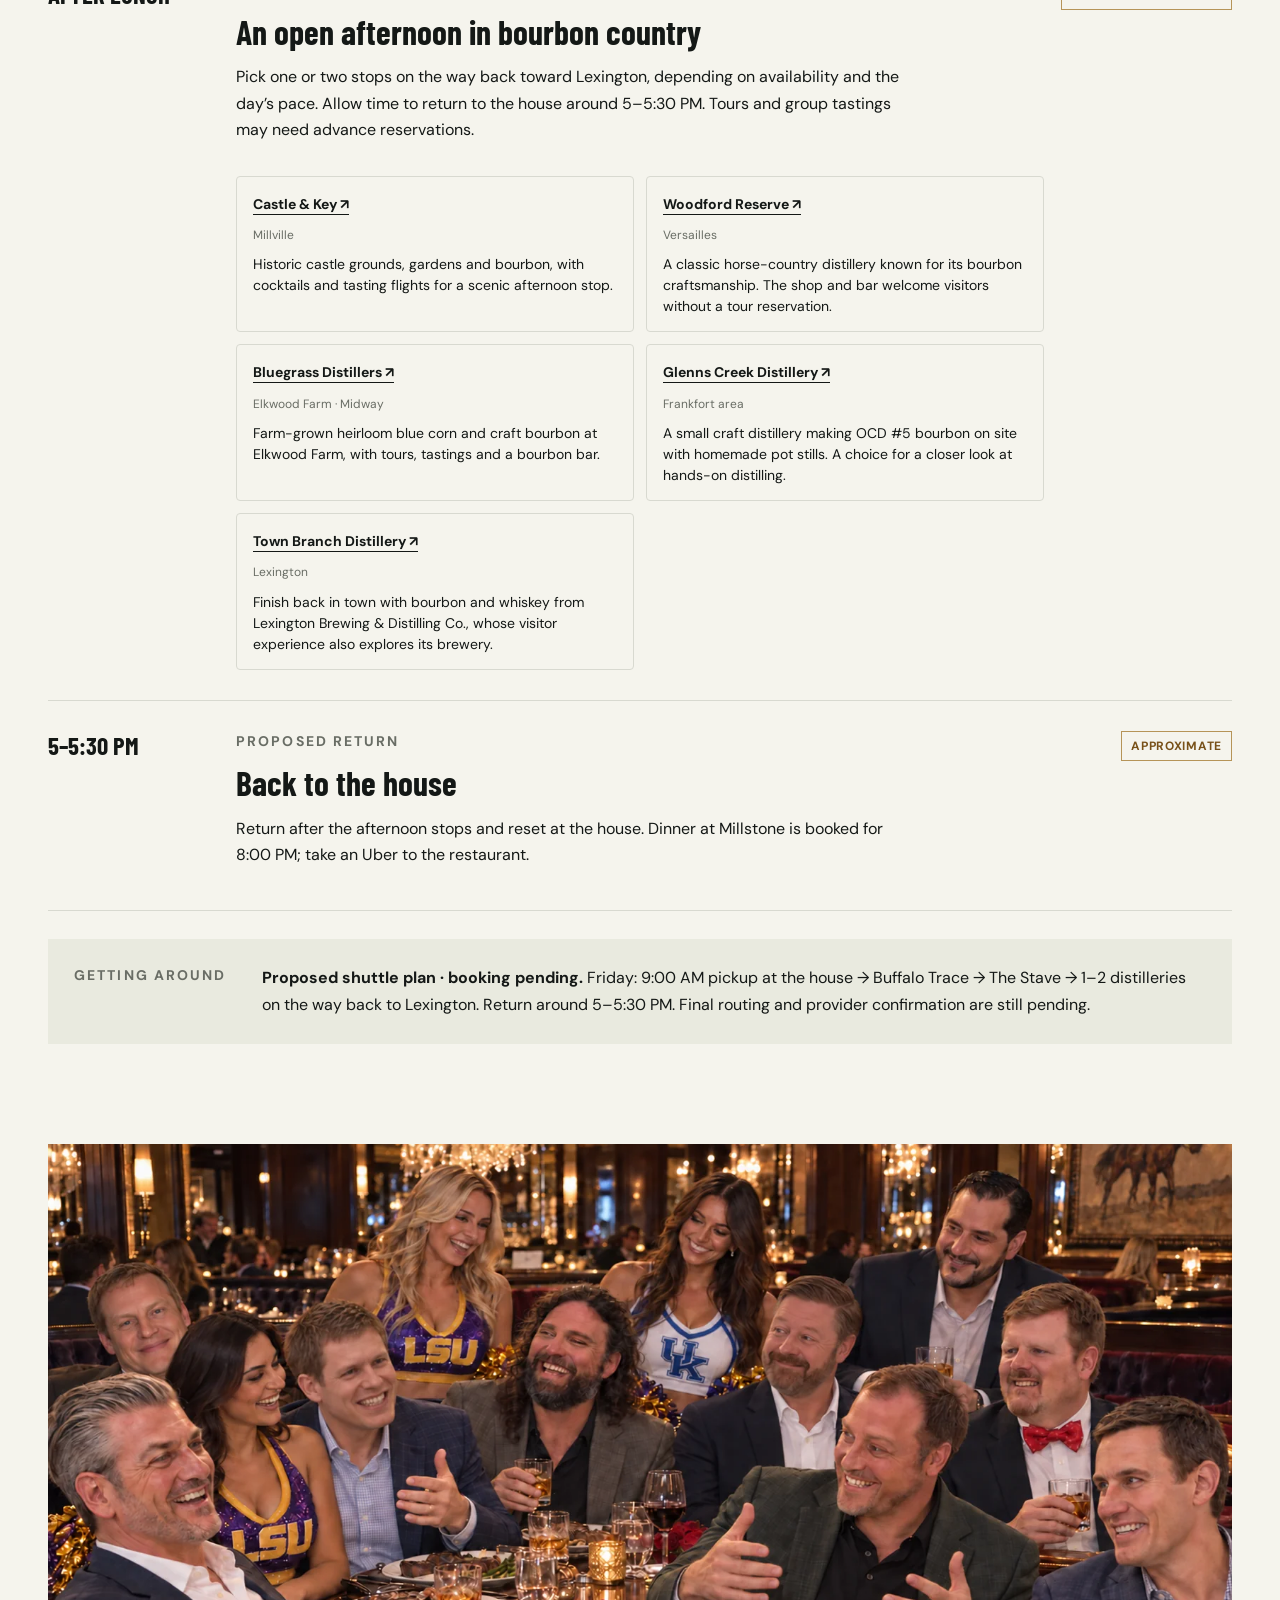
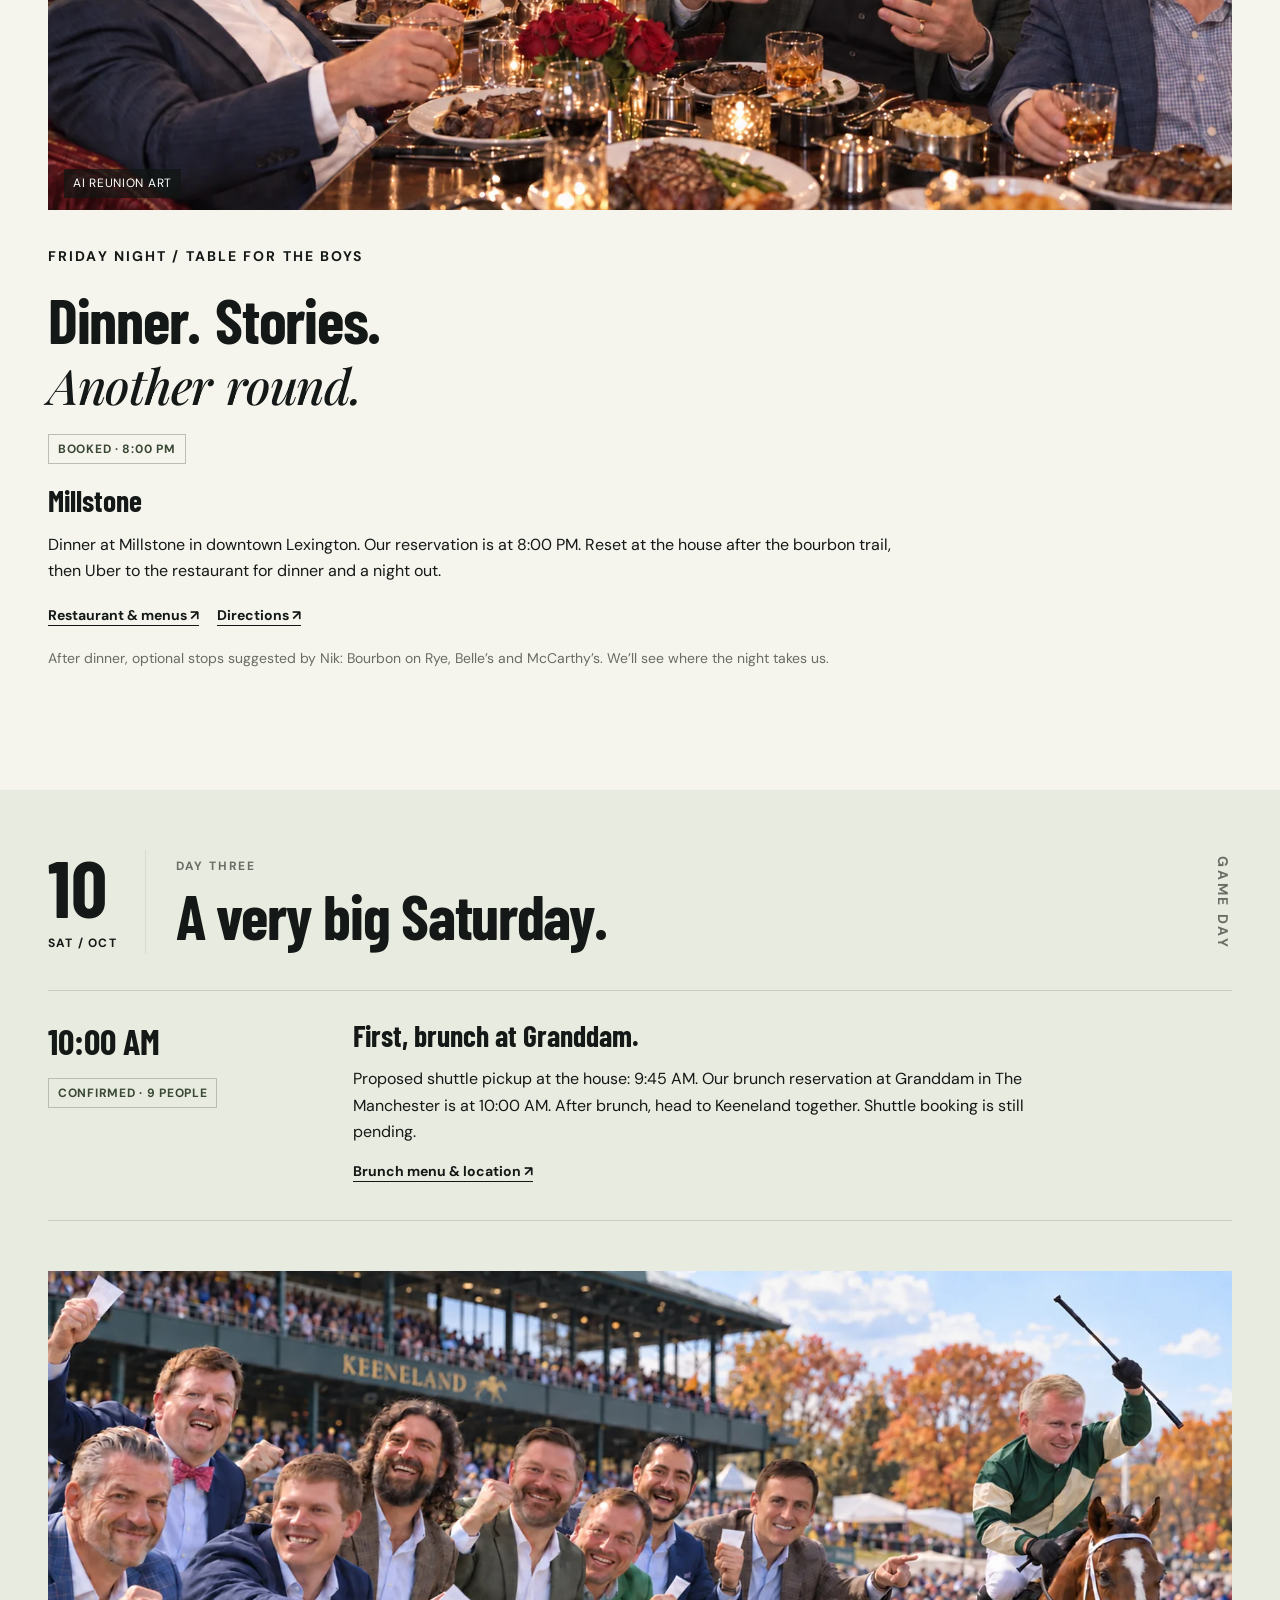
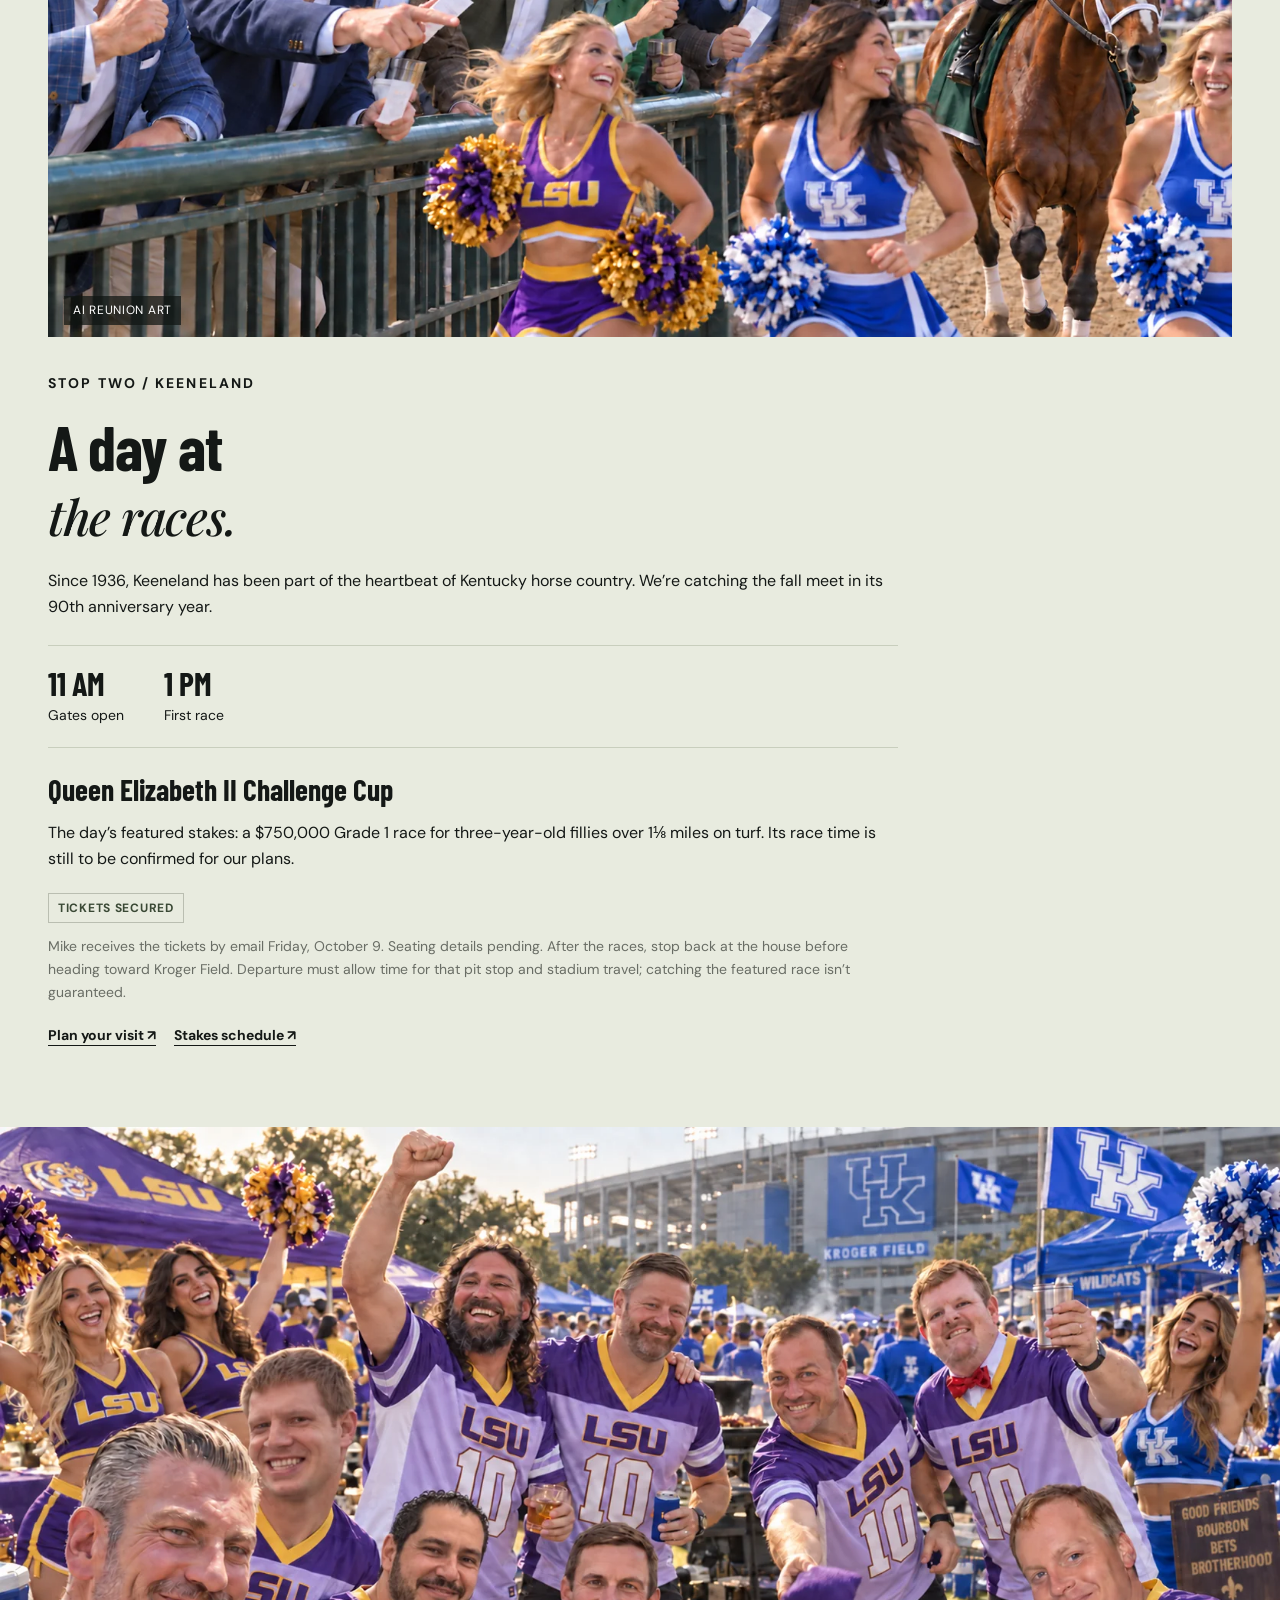
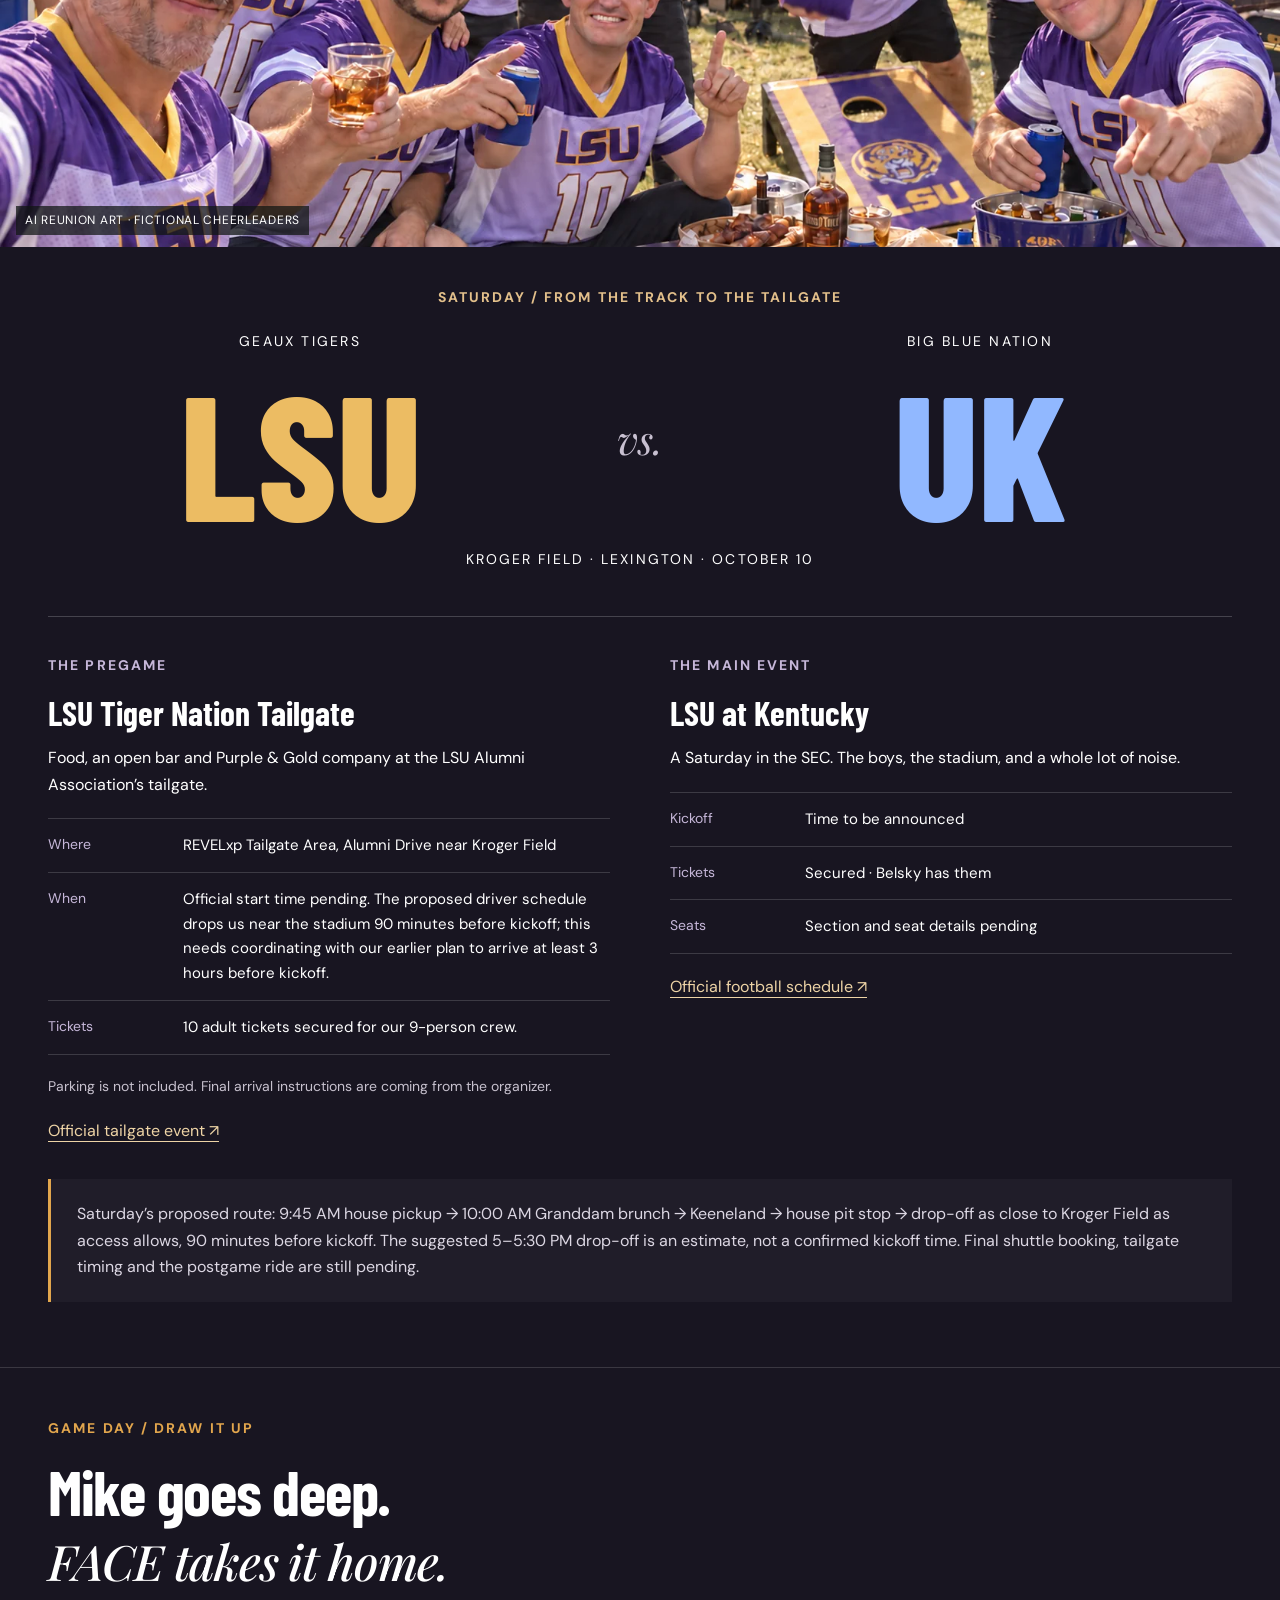
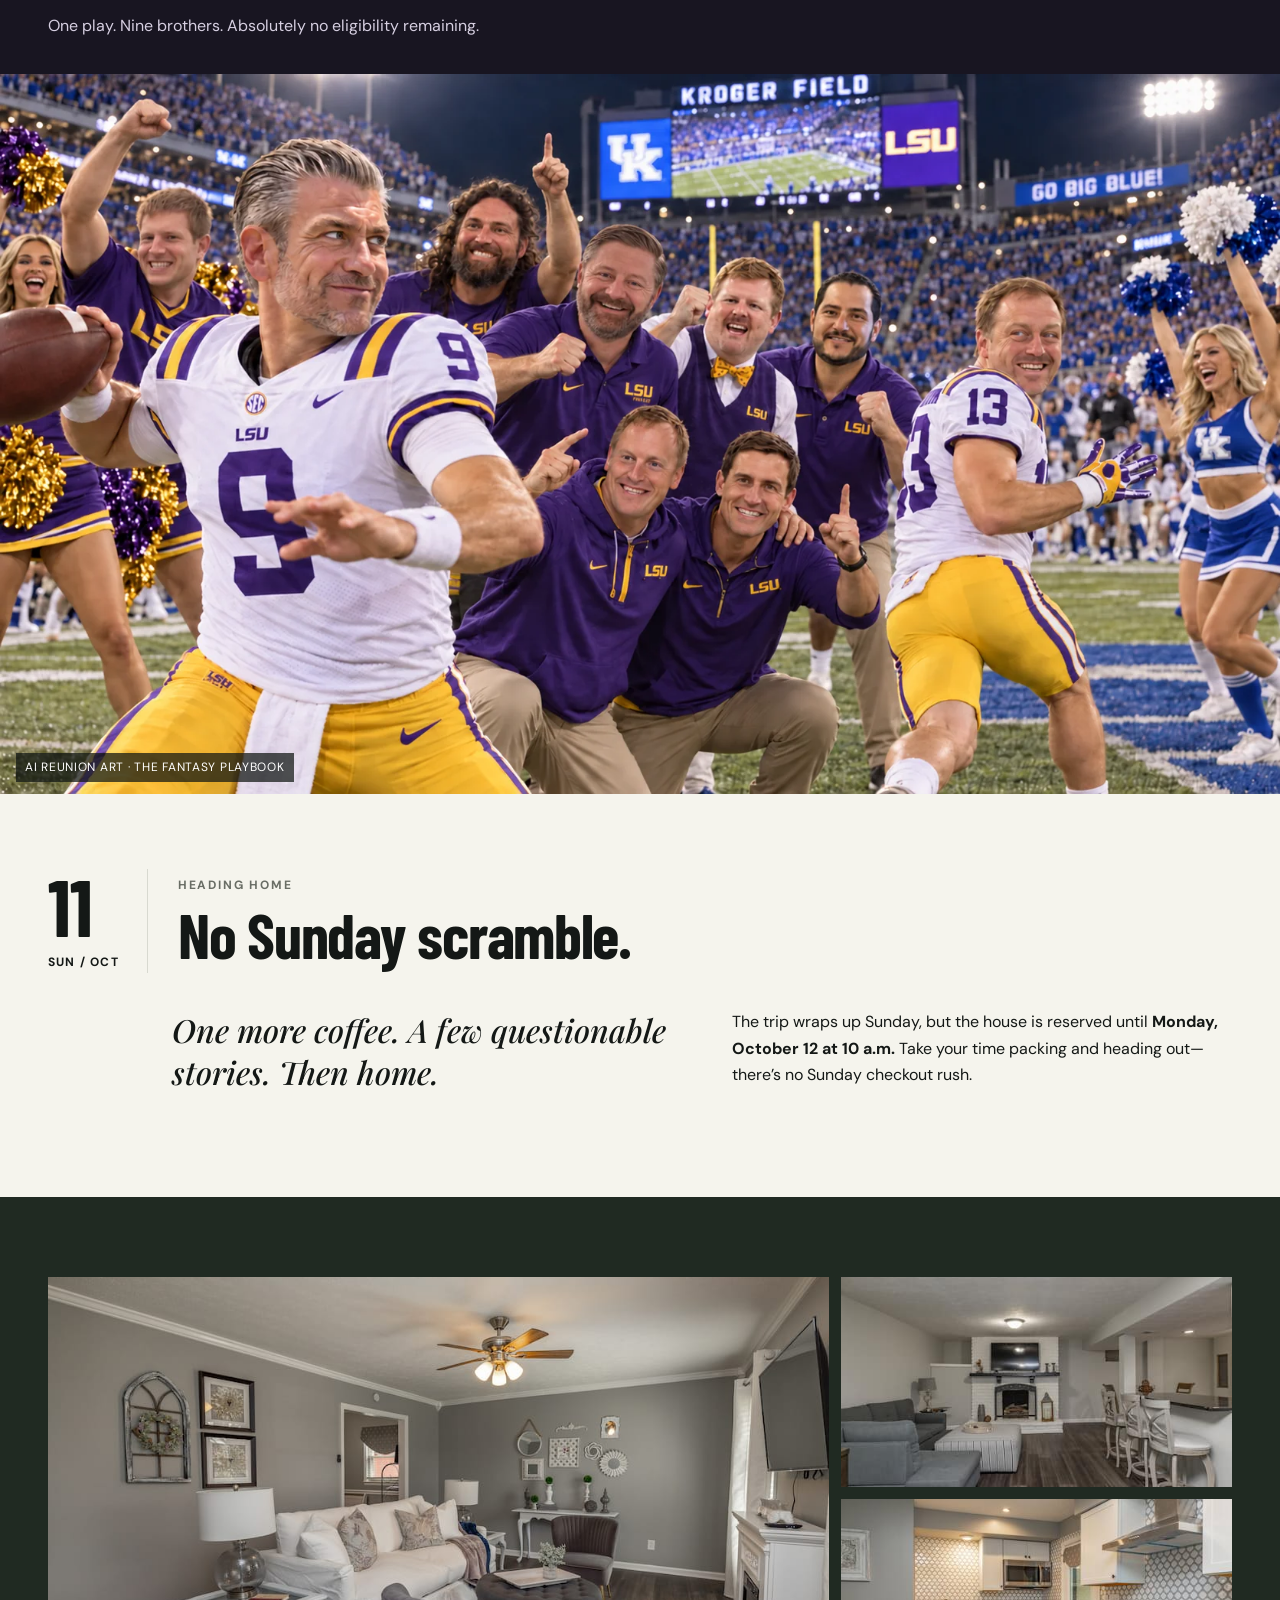
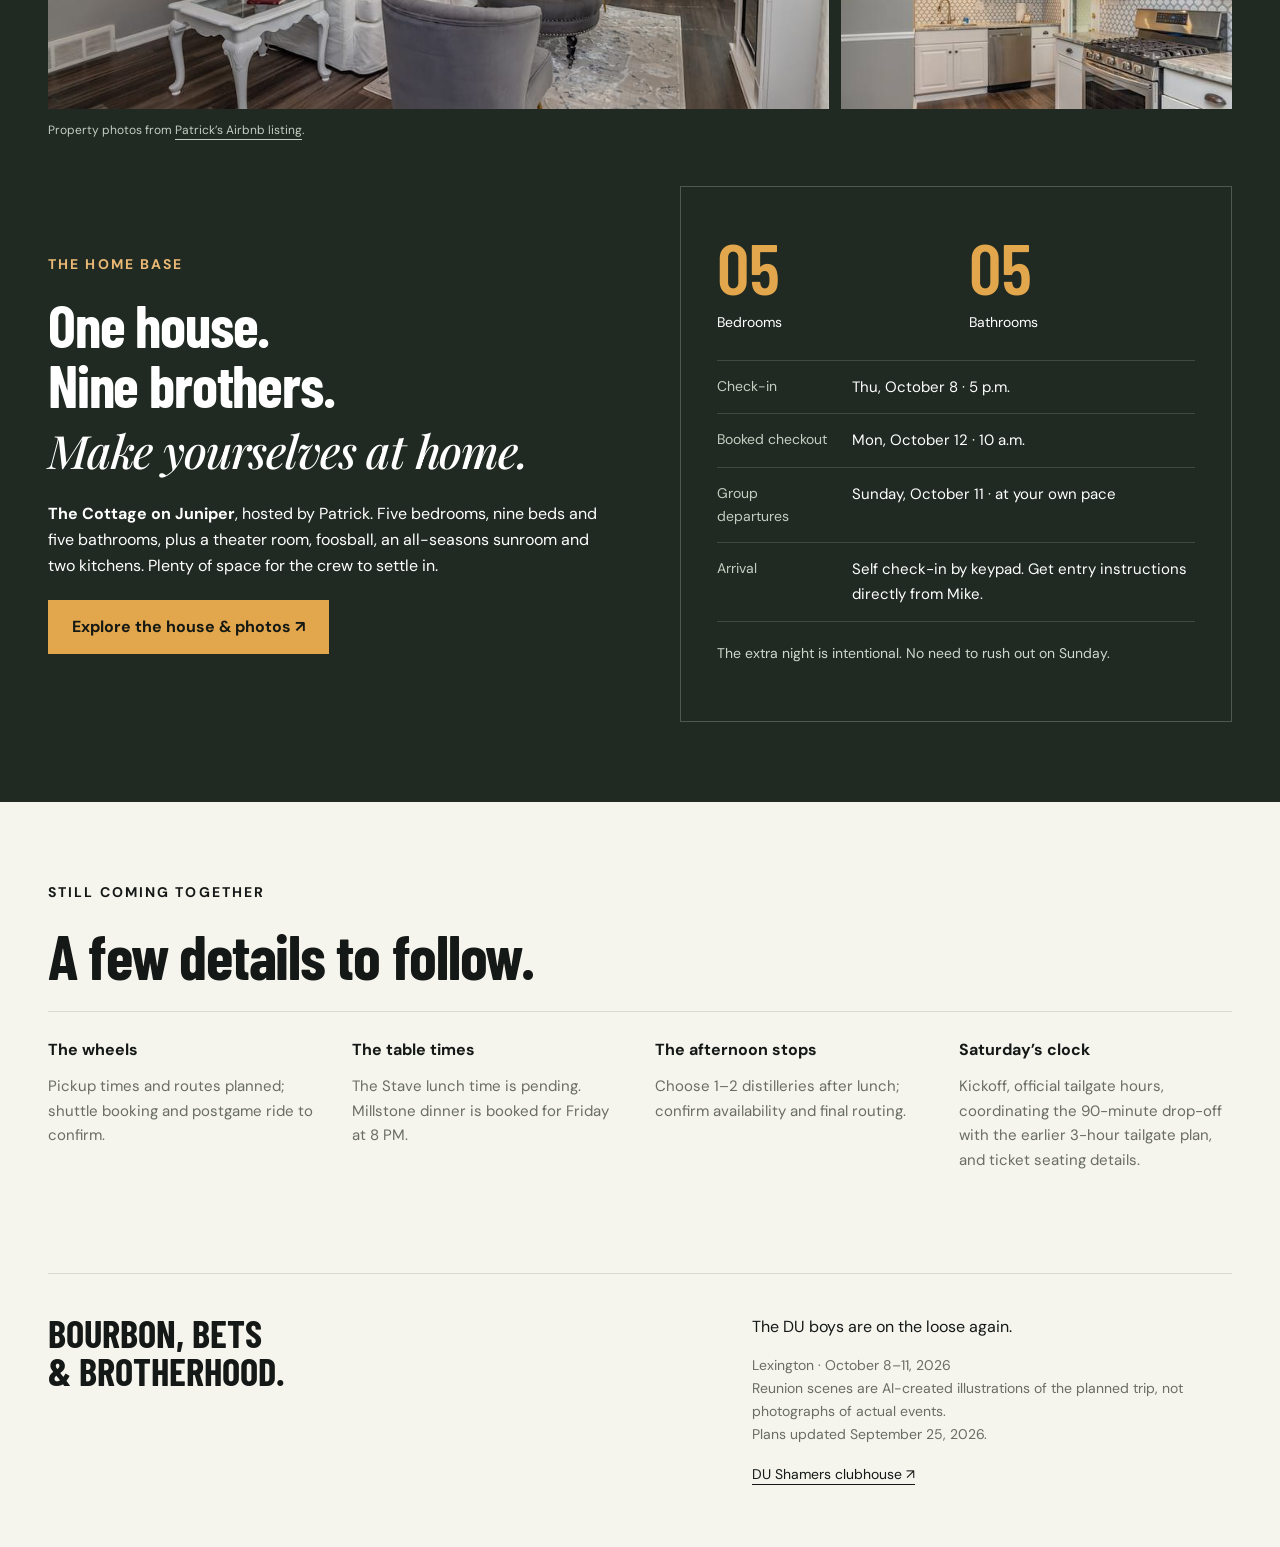
==== commit d32e80fd: "Mark Jason FACE paid in trip settlement tracker" ====
--- a/kentucky/index.html
+++ b/kentucky/index.html
@@ -23,13 +23,13 @@
    <article><span class="label">DAVID BELSKY · RECEIVES</span><strong>$2,636.81</strong><p>Mike reimburses you. Nothing to send.</p></article>
   </div>
   <section class="payment-tracker" aria-labelledby="payment-tracker-title">
-   <div class="tracker-heading"><h3 id="payment-tracker-title">The settle-up roll call</h3><span>7 checked off · 2 awaiting payment</span></div>
+   <div class="tracker-heading"><h3 id="payment-tracker-title">The settle-up roll call</h3><span>8 checked off · 1 awaiting payment</span></div>
    <ul class="payment-roster">
     <li class="settled"><span class="payment-status-icon" aria-hidden="true">✓</span><div><strong>Mike Stone</strong><span>No payment due · organizer</span></div></li>
     <li class="settled"><span class="payment-status-icon" aria-hidden="true">✓</span><div><strong>David Belsky</strong><span>No payment due · reimbursement owed</span></div></li>
     <li class="settled"><span class="payment-status-icon" aria-hidden="true">✓</span><div><strong>Daane</strong><span>Paid</span></div></li>
     <li class="settled"><span class="payment-status-icon" aria-hidden="true">✓</span><div><strong>Sean</strong><span>Paid</span></div></li>
-    <li><span class="payment-status-icon" aria-hidden="true">○</span><div><strong>Jason / FACE</strong><span>Awaiting payment</span></div></li>
+    <li class="settled"><span class="payment-status-icon" aria-hidden="true">✓</span><div><strong>Jason / FACE</strong><span>Paid</span></div></li>
     <li class="settled"><span class="payment-status-icon" aria-hidden="true">✓</span><div><strong>Hatch</strong><span>Paid</span></div></li>
     <li><span class="payment-status-icon" aria-hidden="true">○</span><div><strong>Jose / Dengo</strong><span>Awaiting payment</span></div></li>
     <li class="settled"><span class="payment-status-icon" aria-hidden="true">✓</span><div><strong>Mark</strong><span>Paid</span></div></li>
